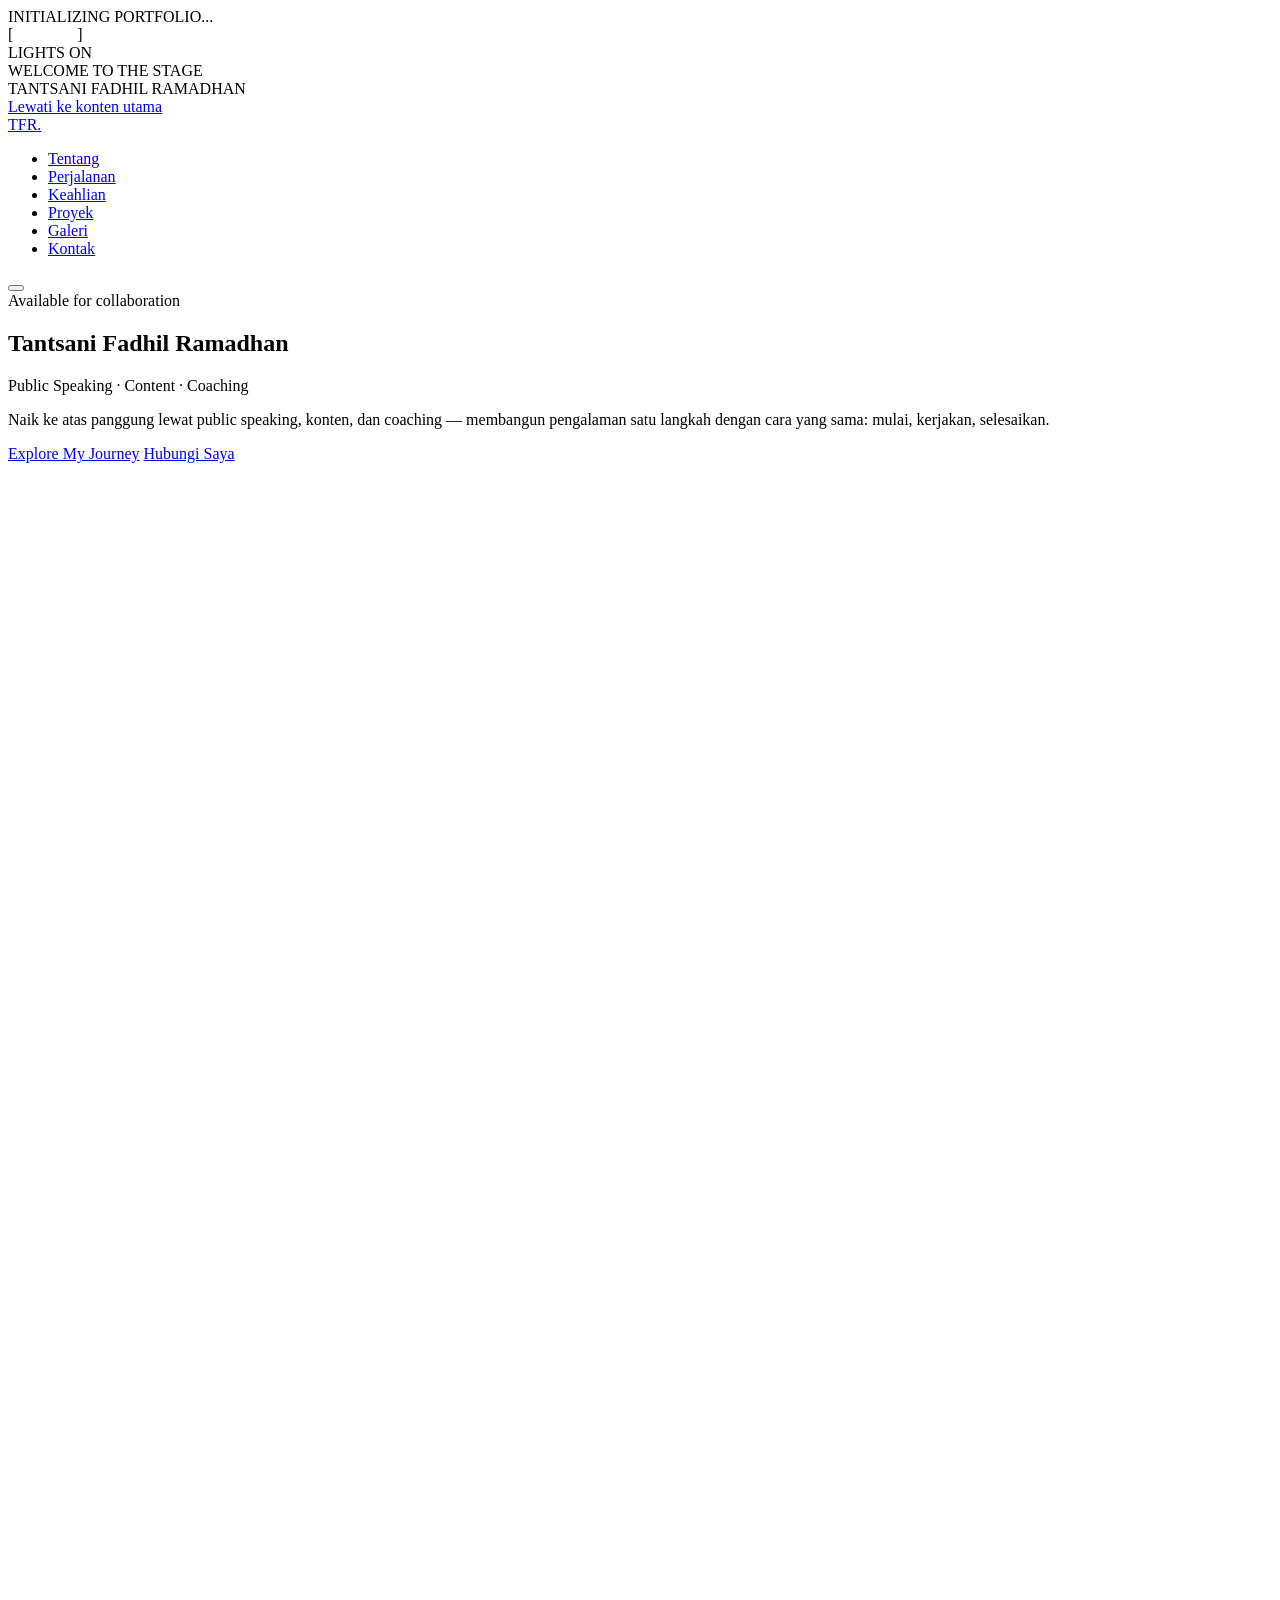
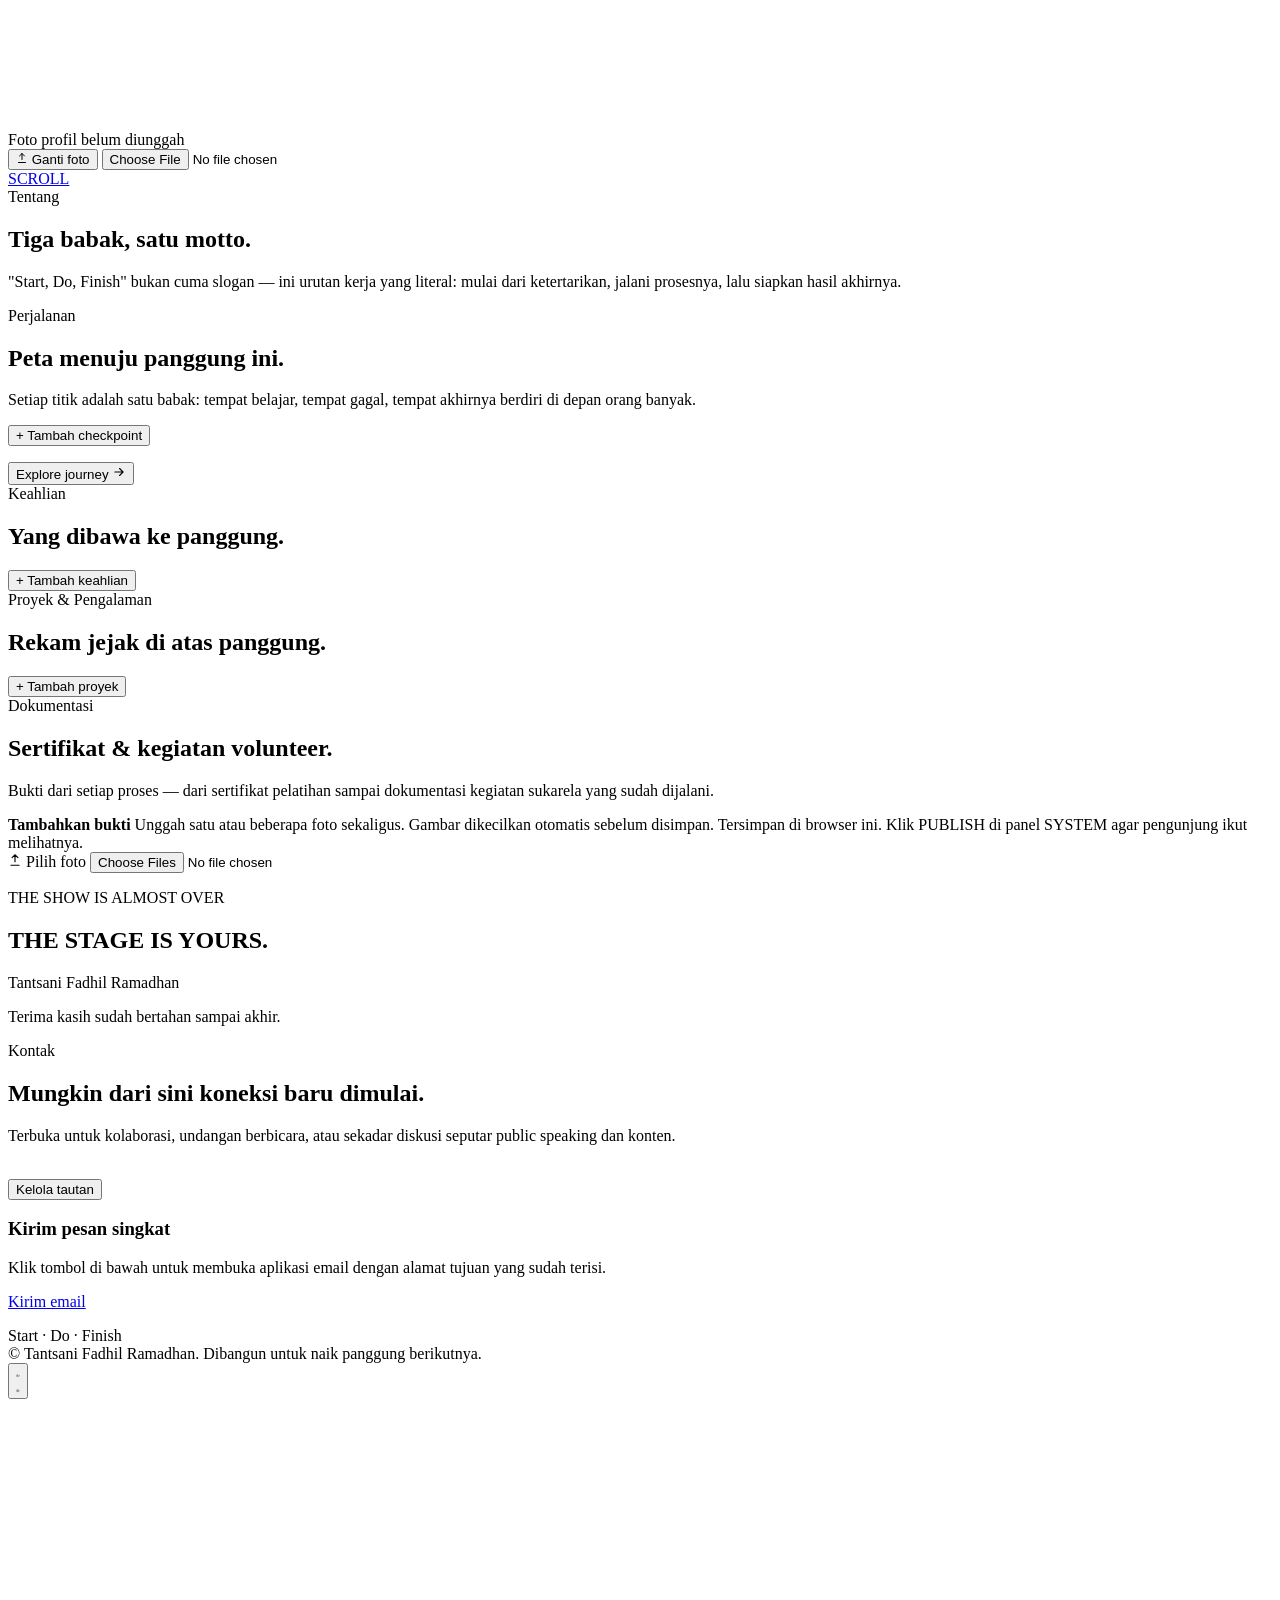
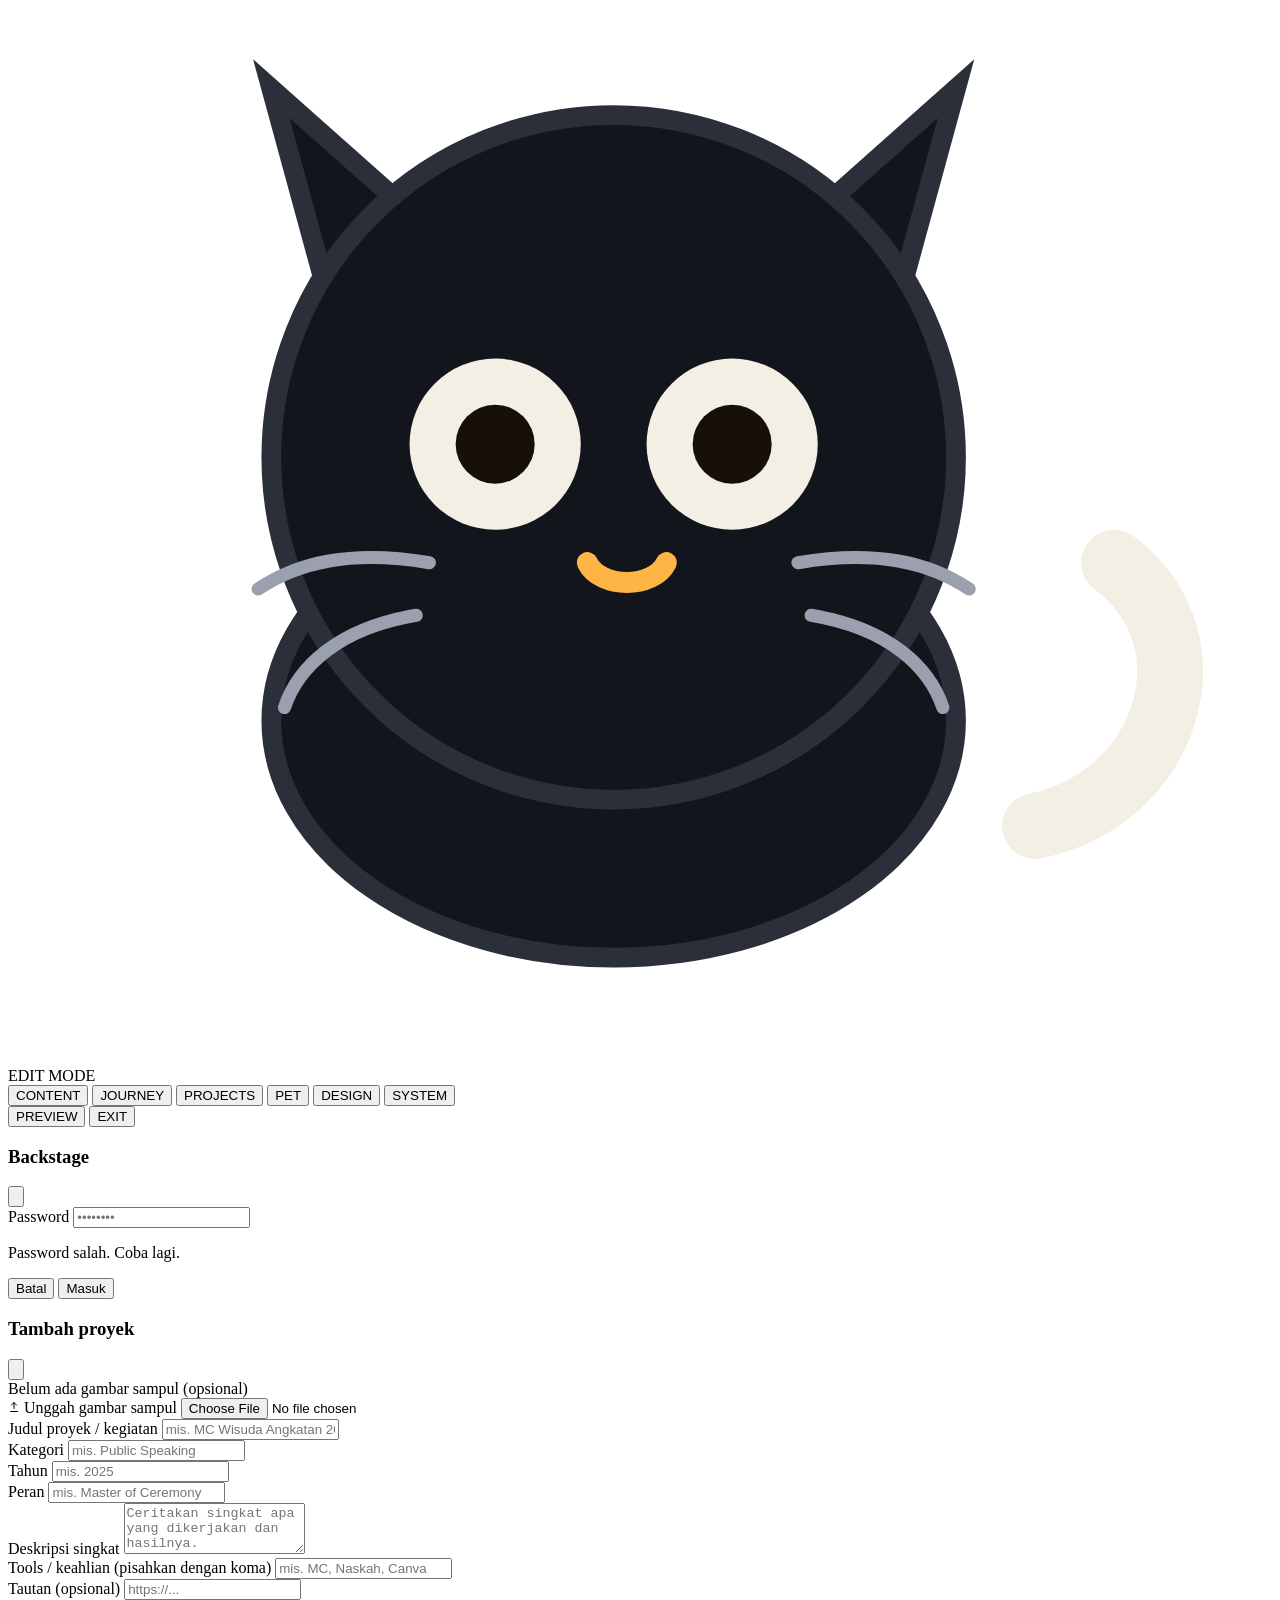
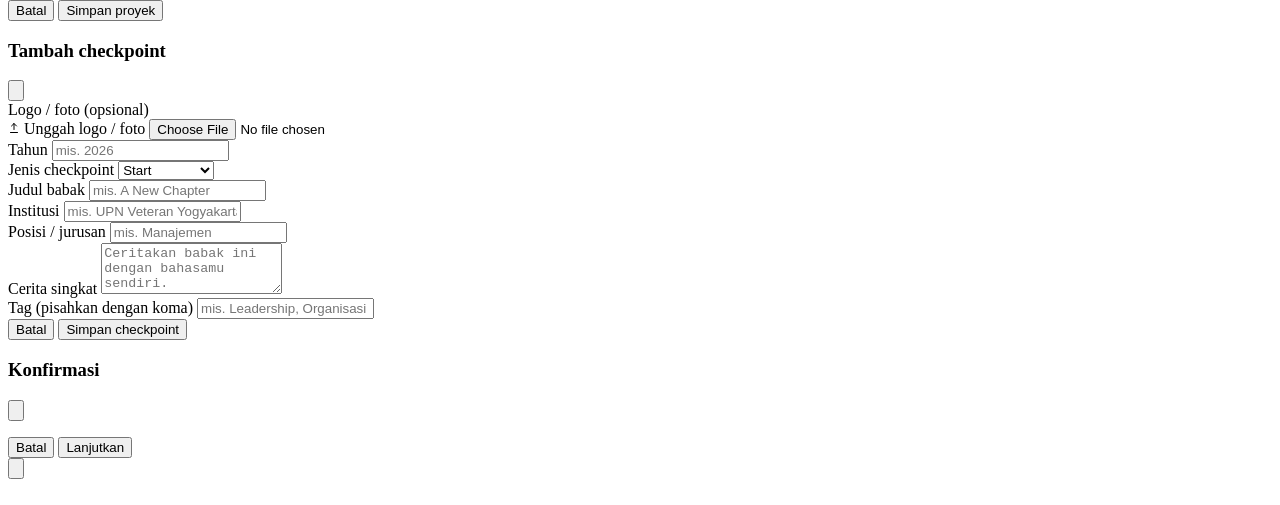
==== index.html @ 30244fc5 "Update index.html" ====
<!DOCTYPE html>
<html lang="id">
<head>
<meta charset="UTF-8">
<meta name="viewport" content="width=device-width, initial-scale=1.0">
<title>Tantsani Fadhil Ramadhan — Panggung Pribadi</title>
<meta name="description" content="Portofolio pribadi Tantsani Fadhil Ramadhan — Public Speaking, Content Creator, Coaching, Communication, Leadership.">
<meta name="theme-color" content="#08090c">
<link rel="preconnect" href="https://fonts.googleapis.com">
<link rel="preconnect" href="https://fonts.gstatic.com" crossorigin>
<link href="https://fonts.googleapis.com/css2?family=Anton&family=Inter:wght@400;500;600;700;800&family=JetBrains+Mono:wght@400;500;600&display=swap" rel="stylesheet">
<link rel="stylesheet" href="style.css">
</head>
<body class="is-booting">

<!-- ============================================================
     CURTAIN / LOADING SCREEN
============================================================ -->
<div class="curtain" id="curtain" role="status" aria-live="polite" aria-label="Memuat panggung">
  <div class="curtain-beam" aria-hidden="true"></div>
  <div class="curtain-inner">
    <div class="curtain-scene" data-scene="1"><span class="mono">INITIALIZING PORTFOLIO...</span></div>
    <div class="curtain-scene" data-scene="2">
      <span class="mono bar" id="curtainBar">[&nbsp;&nbsp;&nbsp;&nbsp;&nbsp;&nbsp;&nbsp;&nbsp;&nbsp;&nbsp;&nbsp;&nbsp;&nbsp;&nbsp;&nbsp;&nbsp;]</span>
    </div>
    <div class="curtain-scene" data-scene="3"><span class="lights">LIGHTS ON</span></div>
    <div class="curtain-scene" data-scene="4"><span class="welcome">WELCOME TO THE STAGE</span></div>
    <div class="curtain-scene" data-scene="5"><span class="who" id="curtainName">TANTSANI FADHIL RAMADHAN</span></div>
  </div>
  <div class="curtain-panel left" aria-hidden="true"></div>
  <div class="curtain-panel right" aria-hidden="true"></div>
</div>

<a href="#main" class="skip-link">Lewati ke konten utama</a>
<div class="cursor-spot" id="cursorSpot" aria-hidden="true"></div>

<!-- ============================================================
     HEADER
============================================================ -->
<header class="site-header" id="siteHeader">
  <nav class="wrap nav" aria-label="Navigasi utama">
    <a href="#main" class="logo" id="logoMark">TFR<span class="dot">.</span></a>
    <ul class="nav-links" id="navLinks">
      <li><a href="#about">Tentang</a></li>
      <li><a href="#journey">Perjalanan</a></li>
      <li><a href="#skills">Keahlian</a></li>
      <li><a href="#projects">Proyek</a></li>
      <li><a href="#gallery">Galeri</a></li>
      <li><a href="#contact">Kontak</a></li>
    </ul>
    <div class="nav-right">
      <div class="nav-social" id="navSocial"></div>
      <button class="nav-toggle" id="navToggle" aria-label="Buka menu navigasi" aria-expanded="false" aria-controls="navLinks">
        <span></span><span></span><span></span>
      </button>
    </div>
  </nav>
  <div class="marquee" aria-hidden="true">
    <div class="bulb-row" id="bulbRowTop"></div>
    <div class="marquee-track-wrap"><div class="marquee-track" id="marqueeTrack"></div></div>
    <div class="bulb-row" id="bulbRowBottom"></div>
  </div>
  <div class="scroll-progress" id="scrollProgress" aria-hidden="true"></div>
</header>

<main id="main">

  <!-- ============ HERO ============ -->
  <section class="hero" id="hero" data-section="hero">
    <div class="wrap hero-inner">
      <div class="hero-copy">
        <div class="status-pill">
          <span class="status-dot" aria-hidden="true"></span>
          <span data-edit="hero.status">Available for collaboration</span>
        </div>
        <h1 class="hero-title" id="heroTitle" data-edit="hero.name" data-edit-plain="1">Tantsani Fadhil Ramadhan</h1>
        <p class="hero-role mono" data-edit="hero.role">Public Speaking · Content · Coaching</p>
        <p class="tagline" data-edit="hero.tagline">Naik ke atas panggung lewat public speaking, konten, dan coaching — membangun pengalaman satu langkah dengan cara yang sama: mulai, kerjakan, selesaikan.</p>
        <div class="cta-row">
          <a href="#journey" class="btn btn-primary magnetic" data-edit="hero.ctaPrimary">Explore My Journey</a>
          <a href="#contact" class="btn btn-ghost magnetic" data-edit="hero.ctaSecondary">Hubungi Saya</a>
        </div>
      </div>

      <div class="hero-portrait reveal">
        <div class="beam" aria-hidden="true"></div>
        <div class="portrait-frame" id="portraitFrame">
          <div class="ph" id="portraitPlaceholder">
            <svg viewBox="0 0 24 24" fill="none" stroke-width="1.5" stroke-linecap="round" stroke-linejoin="round"><circle cx="12" cy="8" r="4"/><path d="M4 21c0-4.4 3.6-7 8-7s8 2.6 8 7"/></svg>
            <span>Foto profil belum diunggah</span>
          </div>
          <img id="portraitImg" alt="Foto profil Tantsani Fadhil Ramadhan" hidden>
          <span class="portrait-corner tl" aria-hidden="true"></span>
          <span class="portrait-corner br" aria-hidden="true"></span>
          <button class="portrait-upload-btn edit-only" id="portraitUploadBtn" type="button">
            <svg viewBox="0 0 24 24" width="12" height="12" fill="none" stroke="currentColor" stroke-width="2" stroke-linecap="round"><path d="M12 3v12M7 8l5-5 5 5M5 21h14"/></svg>
            Ganti foto
          </button>
          <input type="file" accept="image/*" id="portraitInput" class="visually-hidden">
        </div>
      </div>
    </div>
    <a class="scroll-cue" href="#about" aria-label="Gulir ke bawah">
      <span class="mono">SCROLL</span>
      <span class="cue-line" aria-hidden="true"></span>
    </a>
  </section>

  <!-- ============ ABOUT ============ -->
  <section id="about" data-section="about">
    <div class="wrap">
      <div class="sec-head reveal">
        <div class="eyebrow" data-edit="about.eyebrow">Tentang</div>
        <h2 data-edit="about.title">Tiga babak, satu motto.</h2>
        <p data-edit="about.intro">"Start, Do, Finish" bukan cuma slogan — ini urutan kerja yang literal: mulai dari ketertarikan, jalani prosesnya, lalu siapkan hasil akhirnya.</p>
      </div>
      <div class="about-grid" id="aboutGrid"></div>
      <div class="stat-row" id="statRow"></div>
    </div>
  </section>

  <!-- ============ JOURNEY ============ -->
  <section id="journey" data-section="journey">
    <div class="wrap">
      <div class="sec-head-row reveal">
        <div class="sec-head" style="margin-bottom:0;">
          <div class="eyebrow" data-edit="journey.eyebrow">Perjalanan</div>
          <h2 data-edit="journey.title">Peta menuju panggung ini.</h2>
          <p data-edit="journey.intro">Setiap titik adalah satu babak: tempat belajar, tempat gagal, tempat akhirnya berdiri di depan orang banyak.</p>
        </div>
        <button class="btn btn-primary btn-sm edit-only" id="addJourneyBtn" type="button">+ Tambah checkpoint</button>
      </div>

      <div class="journey-wrap reveal">
        <div class="journey-rail" aria-hidden="true">
          <span class="rail-fill" id="railFill"></span>
        </div>
        <ol class="journey-list" id="journeyList"></ol>
      </div>

      <div class="journey-foot">
        <button class="btn btn-ghost btn-sm magnetic" id="exploreJourneyBtn" type="button">
          Explore journey
          <svg viewBox="0 0 24 24" width="14" height="14" fill="none" stroke="currentColor" stroke-width="2" stroke-linecap="round"><path d="M5 12h14M13 6l6 6-6 6"/></svg>
        </button>
        <span class="journey-count mono" id="journeyCount"></span>
      </div>
    </div>
  </section>

  <!-- ============ SKILLS ============ -->
  <section id="skills" data-section="skills">
    <div class="wrap">
      <div class="sec-head-row reveal">
        <div class="sec-head" style="margin-bottom:0;">
          <div class="eyebrow" data-edit="skills.eyebrow">Keahlian</div>
          <h2 data-edit="skills.title">Yang dibawa ke panggung.</h2>
        </div>
        <button class="btn btn-primary btn-sm edit-only" id="addSkillBtn" type="button">+ Tambah keahlian</button>
      </div>
      <div class="skill-list reveal" id="skillList"></div>
    </div>
  </section>

  <!-- ============ PROJECTS ============ -->
  <section id="projects" data-section="projects">
    <div class="wrap">
      <div class="sec-head-row reveal">
        <div class="sec-head" style="margin-bottom:0;">
          <div class="eyebrow" data-edit="projects.eyebrow">Proyek &amp; Pengalaman</div>
          <h2 data-edit="projects.title">Rekam jejak di atas panggung.</h2>
        </div>
        <button class="btn btn-primary btn-sm edit-only" id="openProjectModal" type="button">+ Tambah proyek</button>
      </div>
      <div class="filter-row reveal" id="projectFilters" role="group" aria-label="Saring proyek berdasarkan kategori"></div>
      <div class="project-grid reveal" id="projectGrid"></div>
    </div>
  </section>

  <!-- ============ GALLERY ============ -->
  <section id="gallery" data-section="gallery">
    <div class="wrap">
      <div class="sec-head reveal">
        <div class="eyebrow" data-edit="gallery.eyebrow">Dokumentasi</div>
        <h2 data-edit="gallery.title">Sertifikat &amp; kegiatan volunteer.</h2>
        <p data-edit="gallery.intro">Bukti dari setiap proses — dari sertifikat pelatihan sampai dokumentasi kegiatan sukarela yang sudah dijalani.</p>
      </div>

      <div class="tab-row reveal" id="galleryTabs" role="tablist" aria-label="Kategori galeri"></div>

      <div class="reveal">
        <div class="upload-zone edit-only">
          <div class="txt">
            <b id="uploadZoneTitle">Tambahkan bukti</b>
            Unggah satu atau beberapa foto sekaligus. Gambar dikecilkan otomatis sebelum disimpan.
            <span class="upload-hint" id="storageHint">Tersimpan di browser ini. Klik PUBLISH di panel SYSTEM agar pengunjung ikut melihatnya.</span>
          </div>
          <div>
            <label class="file-btn" for="galleryInput">
              <svg viewBox="0 0 24 24" width="14" height="14" fill="none" stroke="currentColor" stroke-width="2" stroke-linecap="round"><path d="M12 3v12M7 8l5-5 5 5M5 21h14"/></svg>
              Pilih foto
            </label>
            <input type="file" id="galleryInput" accept="image/*" multiple class="visually-hidden">
          </div>
        </div>
        <div class="gallery-grid" id="galleryGrid"></div>
      </div>
    </div>
  </section>

  <!-- ============ FINAL STAGE ============ -->
  <section id="final" class="final-stage" data-section="final">
    <div class="wrap final-inner">
      <div class="final-dim" aria-hidden="true"></div>
      <p class="final-line mono" data-edit="final.kicker">THE SHOW IS ALMOST OVER</p>
      <h2 class="final-title" data-edit="final.headline">THE STAGE IS YOURS.</h2>
      <p class="final-name" data-edit="final.name">Tantsani Fadhil Ramadhan</p>
      <p class="final-thanks" data-edit="final.thanks">Terima kasih sudah bertahan sampai akhir.</p>
    </div>
  </section>

  <!-- ============ CONTACT ============ -->
  <section id="contact" data-section="contact">
    <div class="wrap">
      <div class="sec-head reveal">
        <div class="eyebrow" data-edit="contact.eyebrow">Kontak</div>
        <h2 data-edit="contact.title">Mungkin dari sini koneksi baru dimulai.</h2>
        <p data-edit="contact.intro">Terbuka untuk kolaborasi, undangan berbicara, atau sekadar diskusi seputar public speaking dan konten.</p>
      </div>

      <div class="contact-grid">
        <div class="reveal">
          <div class="contact-cards" id="contactCards"></div>
          <button class="btn btn-ghost btn-sm edit-only" id="manageLinksBtn" type="button" style="margin-top:18px;">Kelola tautan</button>
        </div>

        <div class="contact-panel reveal">
          <h3 data-edit="contact.panelTitle">Kirim pesan singkat</h3>
          <p data-edit="contact.panelIntro">Klik tombol di bawah untuk membuka aplikasi email dengan alamat tujuan yang sudah terisi.</p>
          <a class="btn btn-primary" id="mailtoBtn" href="#" style="width:100%; justify-content:center;">
            <span data-edit="contact.ctaLabel">Kirim email</span>
          </a>
          <p class="contact-note mono" id="contactEmailLine"></p>
        </div>
      </div>
    </div>
  </section>

</main>

<!-- ============ FOOTER ============ -->
<footer class="site-footer">
  <div class="wrap">
    <div class="motto" data-edit="footer.motto">Start · Do · Finish</div>
    <div class="copy">© <span id="year"></span> <span data-edit="footer.copyright">Tantsani Fadhil Ramadhan. Dibangun untuk naik panggung berikutnya.</span></div>
  </div>
</footer>

<!-- ============================================================
     MUSIC TOGGLE — musik latar untuk pengunjung
============================================================ -->
<button class="music-toggle" id="musicToggle" type="button" aria-pressed="false" aria-label="Putar musik latar">
  <svg class="icon-off" viewBox="0 0 24 24" fill="none" stroke="currentColor" stroke-width="1.8" stroke-linecap="round" stroke-linejoin="round">
    <path d="M11 5 6 9H3v6h3l5 4V5z"/><line x1="23" y1="9" x2="17" y2="15"/><line x1="17" y1="9" x2="23" y2="15"/>
  </svg>
  <svg class="icon-on" viewBox="0 0 24 24" fill="none" stroke="currentColor" stroke-width="1.8" stroke-linecap="round" stroke-linejoin="round">
    <path d="M11 5 6 9H3v6h3l5 4V5z"/><path d="M15.5 8.5a5 5 0 010 7"/><path d="M18.5 6a9 9 0 010 12"/>
  </svg>
</button>

<!-- ============================================================
     PET LAYER
============================================================ -->
<div id="petStage" class="pet-stage">
  <div class="pet-bubble" id="petBubble" role="status" aria-live="polite"></div>

  <div id="petCat" class="pet pet-cat" role="button" tabindex="0" aria-label="Maskot kucing — klik untuk berinteraksi">
    <div class="pet-shadow" aria-hidden="true"></div>
    <svg viewBox="0 0 96 96" aria-hidden="true">
      <g class="cat-body-group">
        <path class="cat-tail" d="M78 78c10-2 14-14 6-20" fill="none" stroke="#f3efe4" stroke-width="5" stroke-linecap="round"/>
        <ellipse cx="46" cy="70" rx="26" ry="18" fill="#12151b" stroke="#2a2f3a" stroke-width="1.5"/>
        <path class="cat-ear-l" d="M26 44 L20 22 L38 38 Z" fill="#12151b" stroke="#2a2f3a" stroke-width="1.5"/>
        <path class="cat-ear-r" d="M66 44 L72 22 L54 38 Z" fill="#12151b" stroke="#2a2f3a" stroke-width="1.5"/>
        <circle cx="46" cy="50" r="26" fill="#12151b" stroke="#2a2f3a" stroke-width="1.5"/>
        <g class="cat-eye-l">
          <circle cx="37" cy="49" r="6.5" fill="#f3efe4"/>
          <circle class="pet-pupil" cx="37" cy="49" r="3" fill="#171008"/>
        </g>
        <g class="cat-eye-r">
          <circle cx="55" cy="49" r="6.5" fill="#f3efe4"/>
          <circle class="pet-pupil" cx="55" cy="49" r="3" fill="#171008"/>
        </g>
        <path d="M44 58c1 2 5 2 6 0" fill="none" stroke="#ffb545" stroke-width="1.6" stroke-linecap="round"/>
        <path d="M31 62c-6 1-9 4-10 7M61 62c6 1 9 4 10 7M32 58c-6-1-10 0-13 2M60 58c6-1 10 0 13 2" fill="none" stroke="#9aa0ad" stroke-width="1" stroke-linecap="round"/>
      </g>
    </svg>
  </div>

  <div id="petEagle" class="pet pet-eagle" role="button" tabindex="0" aria-label="Maskot elang — klik untuk berinteraksi" hidden>
    <div class="pet-shadow" aria-hidden="true"></div>
    <svg viewBox="0 0 96 96" aria-hidden="true">
      <g class="eagle-body-group">
        <path class="eagle-wing-l" d="M40 52 C20 40 10 46 6 58 C18 58 26 62 38 62 Z" fill="#171b23" stroke="#2a2f3a" stroke-width="1.5"/>
        <path class="eagle-wing-r" d="M56 52 C76 40 86 46 90 58 C78 58 70 62 58 62 Z" fill="#171b23" stroke="#2a2f3a" stroke-width="1.5"/>
        <path d="M48 40 C60 40 64 54 60 68 C56 80 40 80 36 68 C32 54 36 40 48 40 Z" fill="#12151b" stroke="#2a2f3a" stroke-width="1.5"/>
        <path class="eagle-tail" d="M42 74 L48 90 L54 74 Z" fill="#171b23" stroke="#2a2f3a" stroke-width="1.4"/>
        <circle cx="48" cy="34" r="17" fill="#f3efe4" stroke="#2a2f3a" stroke-width="1.4"/>
        <path d="M48 17 C40 17 34 23 33 30 C40 26 56 26 63 30 C62 23 56 17 48 17 Z" fill="#e8e2d2"/>
        <g class="eagle-eye-l">
          <circle cx="41" cy="33" r="4.6" fill="#12151b"/>
          <circle class="pet-pupil" cx="41" cy="33" r="2.1" fill="#ffb545"/>
        </g>
        <g class="eagle-eye-r">
          <circle cx="55" cy="33" r="4.6" fill="#12151b"/>
          <circle class="pet-pupil" cx="55" cy="33" r="2.1" fill="#ffb545"/>
        </g>
        <path d="M48 38 L44 44 C46 47 50 47 52 44 Z" fill="#ff9a2e"/>
        <path d="M48 44 L45 50 L51 50 Z" fill="#ff5f1f"/>
        <path d="M42 78 l-3 6 M54 78 l3 6" stroke="#ff9a2e" stroke-width="2.4" stroke-linecap="round" fill="none"/>
      </g>
    </svg>
  </div>
</div>

<!-- ============================================================
     EDITOR — hanya dirender saat Mode Edit aktif
============================================================ -->
<div class="admin-toolbar edit-only" id="adminToolbar" role="toolbar" aria-label="Toolbar mode edit">
  <span class="tb-status"><span class="tb-dot" aria-hidden="true"></span> EDIT MODE</span>
  <div class="tb-tabs">
    <button type="button" class="tb-btn" data-panel="content">CONTENT</button>
    <button type="button" class="tb-btn" data-panel="journey">JOURNEY</button>
    <button type="button" class="tb-btn" data-panel="projects">PROJECTS</button>
    <button type="button" class="tb-btn" data-panel="pet">PET</button>
    <button type="button" class="tb-btn" data-panel="design">DESIGN</button>
    <button type="button" class="tb-btn" data-panel="system">SYSTEM</button>
  </div>
  <div class="tb-actions">
    <button type="button" class="tb-btn strong" id="tbPreview">PREVIEW</button>
    <button type="button" class="tb-btn danger" id="tbExit">EXIT</button>
  </div>
</div>

<button class="preview-exit" id="previewExit" type="button" hidden>← Kembali ke mode edit</button>

<aside class="editor-panel edit-only" id="editorPanel" aria-label="Panel editor" hidden>
  <div class="panel-head">
    <h3 id="panelTitle">Content</h3>
    <button class="modal-close" id="panelClose" type="button" aria-label="Tutup panel">
      <svg viewBox="0 0 24 24" fill="none" stroke="currentColor" stroke-width="2" stroke-linecap="round"><path d="M6 6l12 12M18 6L6 18"/></svg>
    </button>
  </div>
  <div class="panel-body" id="panelBody"></div>
</aside>

<div class="save-toast" id="saveToast" role="status" aria-live="polite"></div>

<!-- Command palette -->
<div class="palette-overlay" id="paletteOverlay" role="dialog" aria-modal="true" aria-label="Command center" hidden>
  <div class="palette">
    <input type="text" id="paletteInput" placeholder="Mau mengubah apa?" autocomplete="off" spellcheck="false" aria-label="Cari perintah">
    <ul class="palette-list" id="paletteList" role="listbox"></ul>
    <div class="palette-foot mono">↑↓ pilih · Enter jalankan · Esc tutup</div>
  </div>
</div>

<!-- Password modal -->
<div class="modal-overlay" id="passModal" role="dialog" aria-modal="true" aria-labelledby="passModalTitle">
  <div class="modal-box narrow">
    <div class="modal-head">
      <h3 id="passModalTitle">Backstage</h3>
      <button class="modal-close" id="closePassModal" type="button" aria-label="Tutup dialog">
        <svg viewBox="0 0 24 24" fill="none" stroke="currentColor" stroke-width="2" stroke-linecap="round"><path d="M6 6l12 12M18 6L6 18"/></svg>
      </button>
    </div>
    <form id="passForm">
      <div class="form-field" style="margin-bottom:6px;">
        <label for="passInput">Password</label>
        <input type="password" id="passInput" placeholder="••••••••" autocomplete="current-password" required>
      </div>
      <p class="pass-error" id="passError">Password salah. Coba lagi.</p>
      <div class="modal-actions">
        <button type="button" class="btn btn-ghost btn-sm" id="cancelPassBtn">Batal</button>
        <button type="submit" class="btn btn-primary btn-sm">Masuk</button>
      </div>
    </form>
  </div>
</div>

<!-- Project modal -->
<div class="modal-overlay" id="projectModal" role="dialog" aria-modal="true" aria-labelledby="projectModalTitle">
  <div class="modal-box">
    <div class="modal-head">
      <h3 id="projectModalTitle">Tambah proyek</h3>
      <button class="modal-close" id="closeProjectModal" type="button" aria-label="Tutup dialog">
        <svg viewBox="0 0 24 24" fill="none" stroke="currentColor" stroke-width="2" stroke-linecap="round"><path d="M6 6l12 12M18 6L6 18"/></svg>
      </button>
    </div>
    <form id="projectForm">
      <div class="upload-preview" id="projectPreview">
        <div class="ph" id="projectPreviewPh">Belum ada gambar sampul (opsional)</div>
        <img id="projectPreviewImg" hidden alt="">
      </div>
      <label class="file-btn" for="projectImageInput">
        <svg viewBox="0 0 24 24" width="12" height="12" fill="none" stroke="currentColor" stroke-width="2" stroke-linecap="round"><path d="M12 3v12M7 8l5-5 5 5M5 21h14"/></svg>
        Unggah gambar sampul
      </label>
      <input type="file" id="projectImageInput" accept="image/*" class="visually-hidden">

      <div class="form-field">
        <label for="projectTitle">Judul proyek / kegiatan</label>
        <input type="text" id="projectTitle" placeholder="mis. MC Wisuda Angkatan 2025" required>
      </div>
      <div class="form-grid">
        <div class="form-field">
          <label for="projectCategory">Kategori</label>
          <input type="text" id="projectCategory" list="categoryList" placeholder="mis. Public Speaking">
          <datalist id="categoryList"></datalist>
        </div>
        <div class="form-field">
          <label for="projectYear">Tahun</label>
          <input type="text" id="projectYear" placeholder="mis. 2025">
        </div>
      </div>
      <div class="form-field">
        <label for="projectRole">Peran</label>
        <input type="text" id="projectRole" placeholder="mis. Master of Ceremony">
      </div>
      <div class="form-field">
        <label for="projectDesc">Deskripsi singkat</label>
        <textarea id="projectDesc" rows="3" placeholder="Ceritakan singkat apa yang dikerjakan dan hasilnya."></textarea>
      </div>
      <div class="form-field">
        <label for="projectTech">Tools / keahlian (pisahkan dengan koma)</label>
        <input type="text" id="projectTech" placeholder="mis. MC, Naskah, Canva">
      </div>
      <div class="form-field" style="margin-bottom:0;">
        <label for="projectLink">Tautan (opsional)</label>
        <input type="url" id="projectLink" placeholder="https://...">
      </div>
      <div class="modal-actions">
        <button type="button" class="btn btn-ghost btn-sm" id="cancelProjectBtn">Batal</button>
        <button type="submit" class="btn btn-primary btn-sm">Simpan proyek</button>
      </div>
    </form>
  </div>
</div>

<!-- Journey modal -->
<div class="modal-overlay" id="journeyModal" role="dialog" aria-modal="true" aria-labelledby="journeyModalTitle">
  <div class="modal-box">
    <div class="modal-head">
      <h3 id="journeyModalTitle">Tambah checkpoint</h3>
      <button class="modal-close" id="closeJourneyModal" type="button" aria-label="Tutup dialog">
        <svg viewBox="0 0 24 24" fill="none" stroke="currentColor" stroke-width="2" stroke-linecap="round"><path d="M6 6l12 12M18 6L6 18"/></svg>
      </button>
    </div>
    <form id="journeyForm">
      <div class="upload-preview small" id="journeyPreview">
        <div class="ph" id="journeyPreviewPh">Logo / foto (opsional)</div>
        <img id="journeyPreviewImg" hidden alt="">
      </div>
      <label class="file-btn" for="journeyImageInput">
        <svg viewBox="0 0 24 24" width="12" height="12" fill="none" stroke="currentColor" stroke-width="2" stroke-linecap="round"><path d="M12 3v12M7 8l5-5 5 5M5 21h14"/></svg>
        Unggah logo / foto
      </label>
      <input type="file" id="journeyImageInput" accept="image/*" class="visually-hidden">

      <div class="form-grid">
        <div class="form-field">
          <label for="journeyYear">Tahun</label>
          <input type="text" id="journeyYear" placeholder="mis. 2026" required>
        </div>
        <div class="form-field">
          <label for="journeyKind">Jenis checkpoint</label>
          <select id="journeyKind">
            <option value="start">Start</option>
            <option value="school">Sekolah</option>
            <option value="organization">Organisasi</option>
            <option value="achievement">Prestasi</option>
            <option value="university">Kuliah</option>
            <option value="project">Proyek</option>
            <option value="future">Masa depan</option>
          </select>
        </div>
      </div>
      <div class="form-field">
        <label for="journeyTitle">Judul babak</label>
        <input type="text" id="journeyTitle" placeholder="mis. A New Chapter" required>
      </div>
      <div class="form-grid">
        <div class="form-field">
          <label for="journeyInstitution">Institusi</label>
          <input type="text" id="journeyInstitution" placeholder="mis. UPN Veteran Yogyakarta">
        </div>
        <div class="form-field">
          <label for="journeyRole">Posisi / jurusan</label>
          <input type="text" id="journeyRole" placeholder="mis. Manajemen">
        </div>
      </div>
      <div class="form-field">
        <label for="journeyDesc">Cerita singkat</label>
        <textarea id="journeyDesc" rows="3" placeholder="Ceritakan babak ini dengan bahasamu sendiri."></textarea>
      </div>
      <div class="form-field" style="margin-bottom:0;">
        <label for="journeyTags">Tag (pisahkan dengan koma)</label>
        <input type="text" id="journeyTags" placeholder="mis. Leadership, Organisasi">
      </div>
      <div class="modal-actions">
        <button type="button" class="btn btn-ghost btn-sm" id="cancelJourneyBtn">Batal</button>
        <button type="submit" class="btn btn-primary btn-sm">Simpan checkpoint</button>
      </div>
    </form>
  </div>
</div>

<!-- Generic confirm -->
<div class="modal-overlay" id="confirmModal" role="dialog" aria-modal="true" aria-labelledby="confirmTitle">
  <div class="modal-box narrow">
    <div class="modal-head">
      <h3 id="confirmTitle">Konfirmasi</h3>
      <button class="modal-close" id="confirmClose" type="button" aria-label="Tutup dialog">
        <svg viewBox="0 0 24 24" fill="none" stroke="currentColor" stroke-width="2" stroke-linecap="round"><path d="M6 6l12 12M18 6L6 18"/></svg>
      </button>
    </div>
    <p id="confirmText" class="confirm-text"></p>
    <div class="form-field" id="confirmTypeWrap" hidden>
      <label for="confirmTypeInput">Ketik <b id="confirmTypeWord">RESET</b> untuk melanjutkan</label>
      <input type="text" id="confirmTypeInput" autocomplete="off">
    </div>
    <div class="modal-actions">
      <button type="button" class="btn btn-ghost btn-sm" id="confirmCancel">Batal</button>
      <button type="button" class="btn btn-primary btn-sm" id="confirmOk">Lanjutkan</button>
    </div>
  </div>
</div>

<!-- Lightbox -->
<div class="lightbox" id="lightbox" role="dialog" aria-modal="true" aria-label="Pratinjau gambar">
  <button class="lightbox-close" id="lightboxClose" type="button" aria-label="Tutup pratinjau">
    <svg viewBox="0 0 24 24" fill="none" stroke="currentColor" stroke-width="2" stroke-linecap="round"><path d="M6 6l12 12M18 6L6 18"/></svg>
  </button>
  <div class="lightbox-inner">
    <img id="lightboxImg" src="" alt="">
    <div class="cap" id="lightboxCap"></div>
  </div>
</div>

<script src="script.js" defer></script>
</body>
</html>
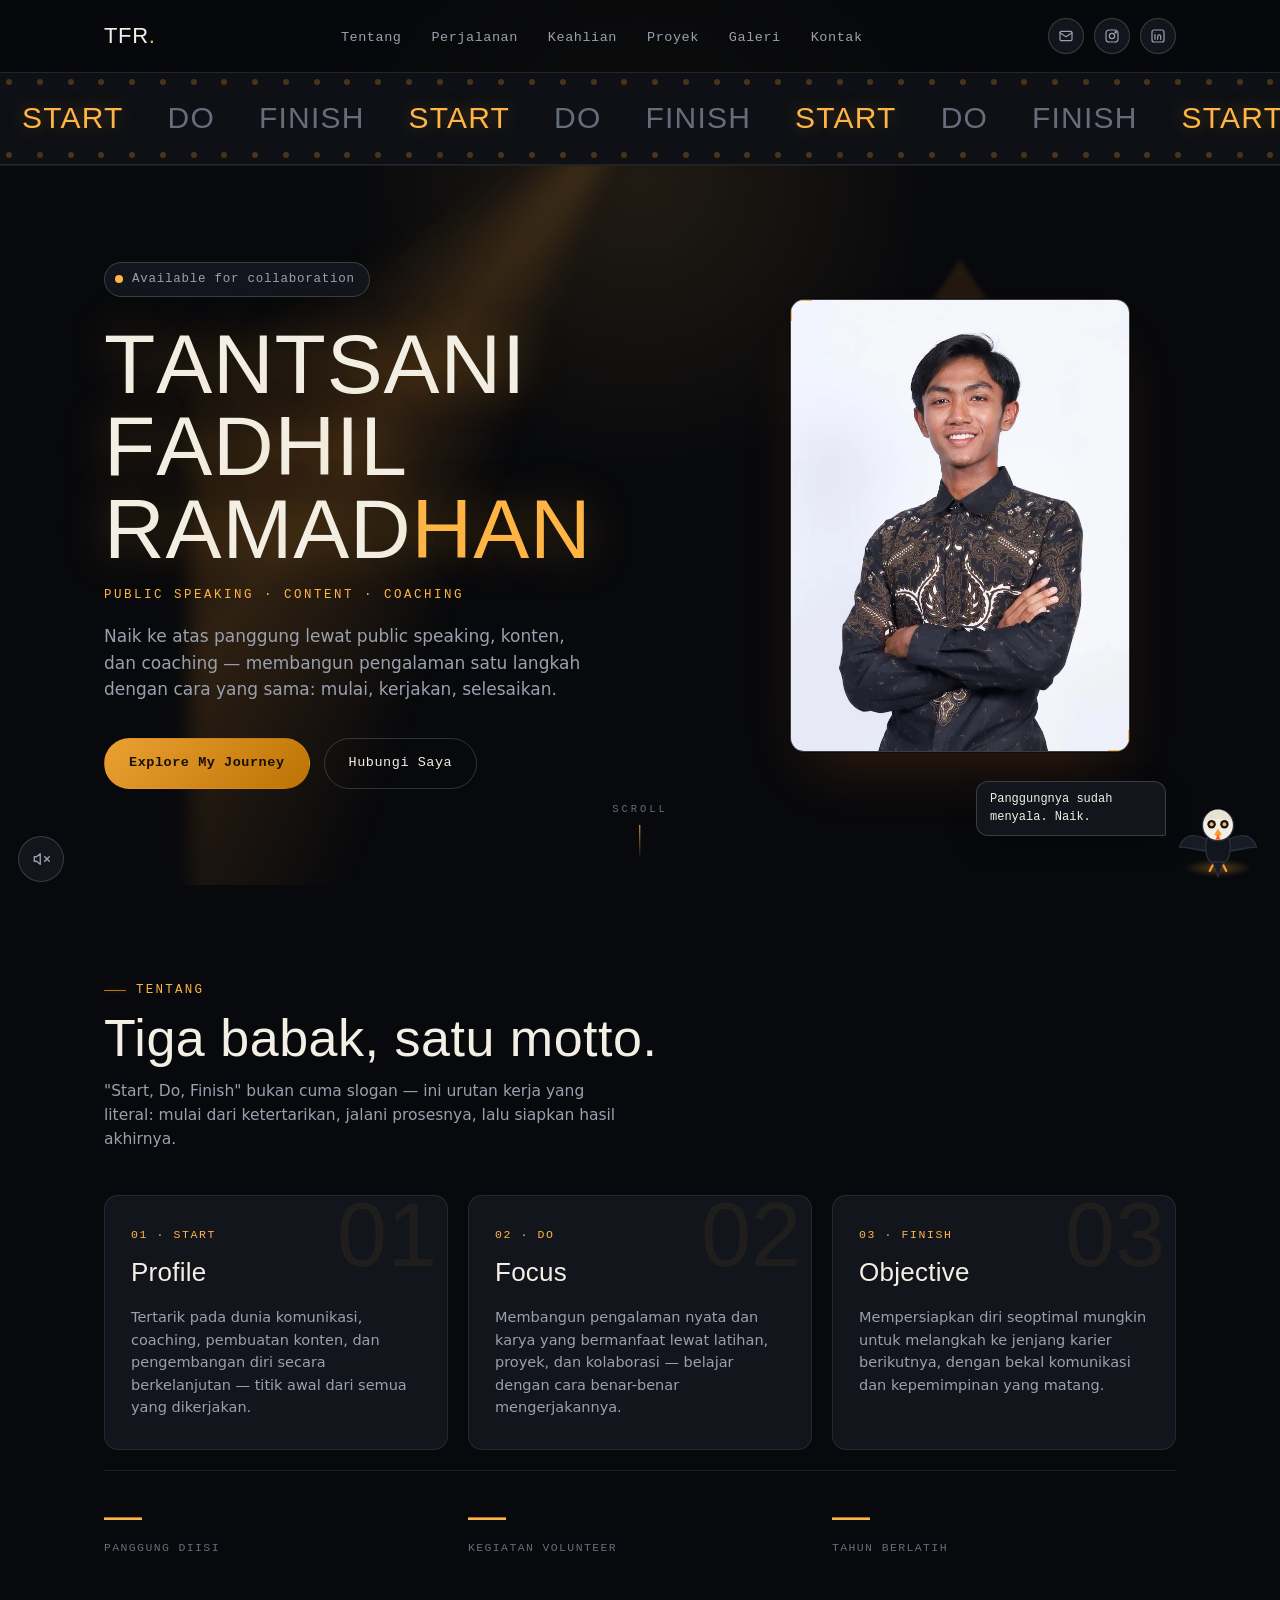
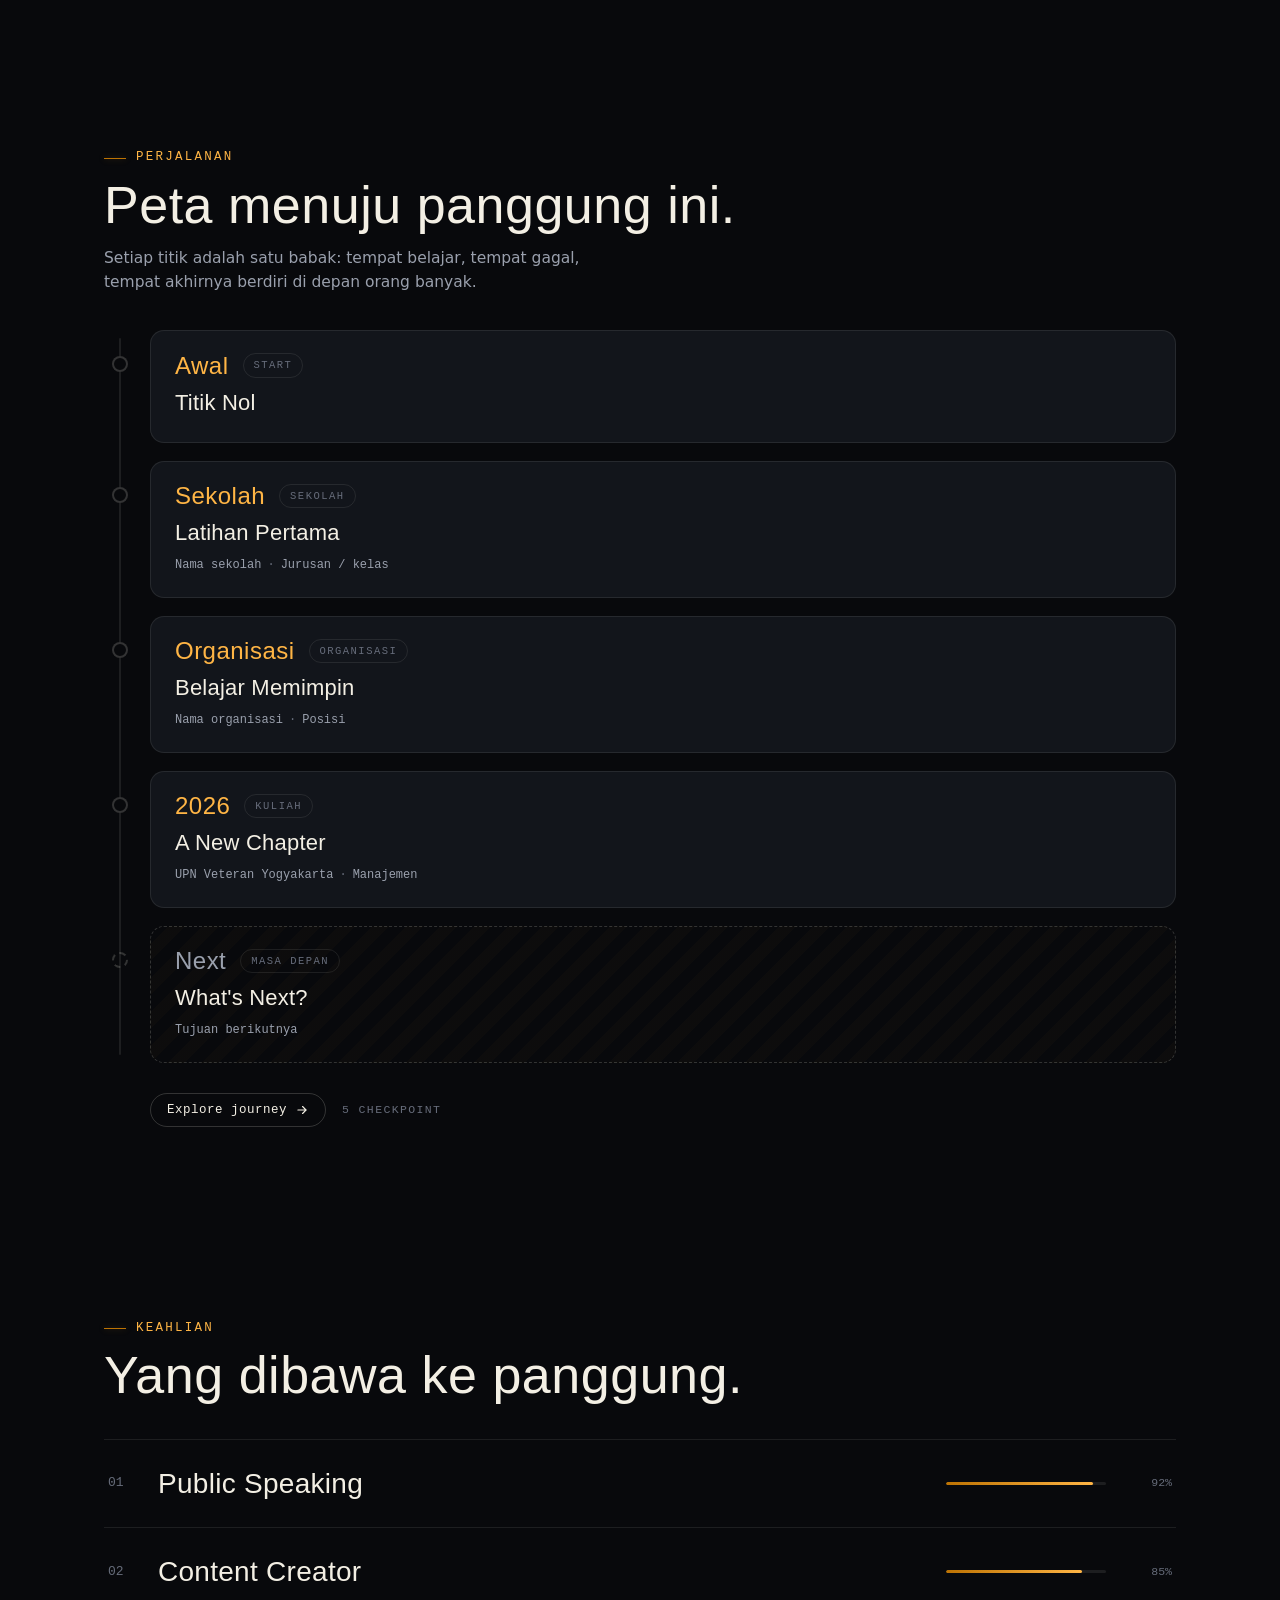
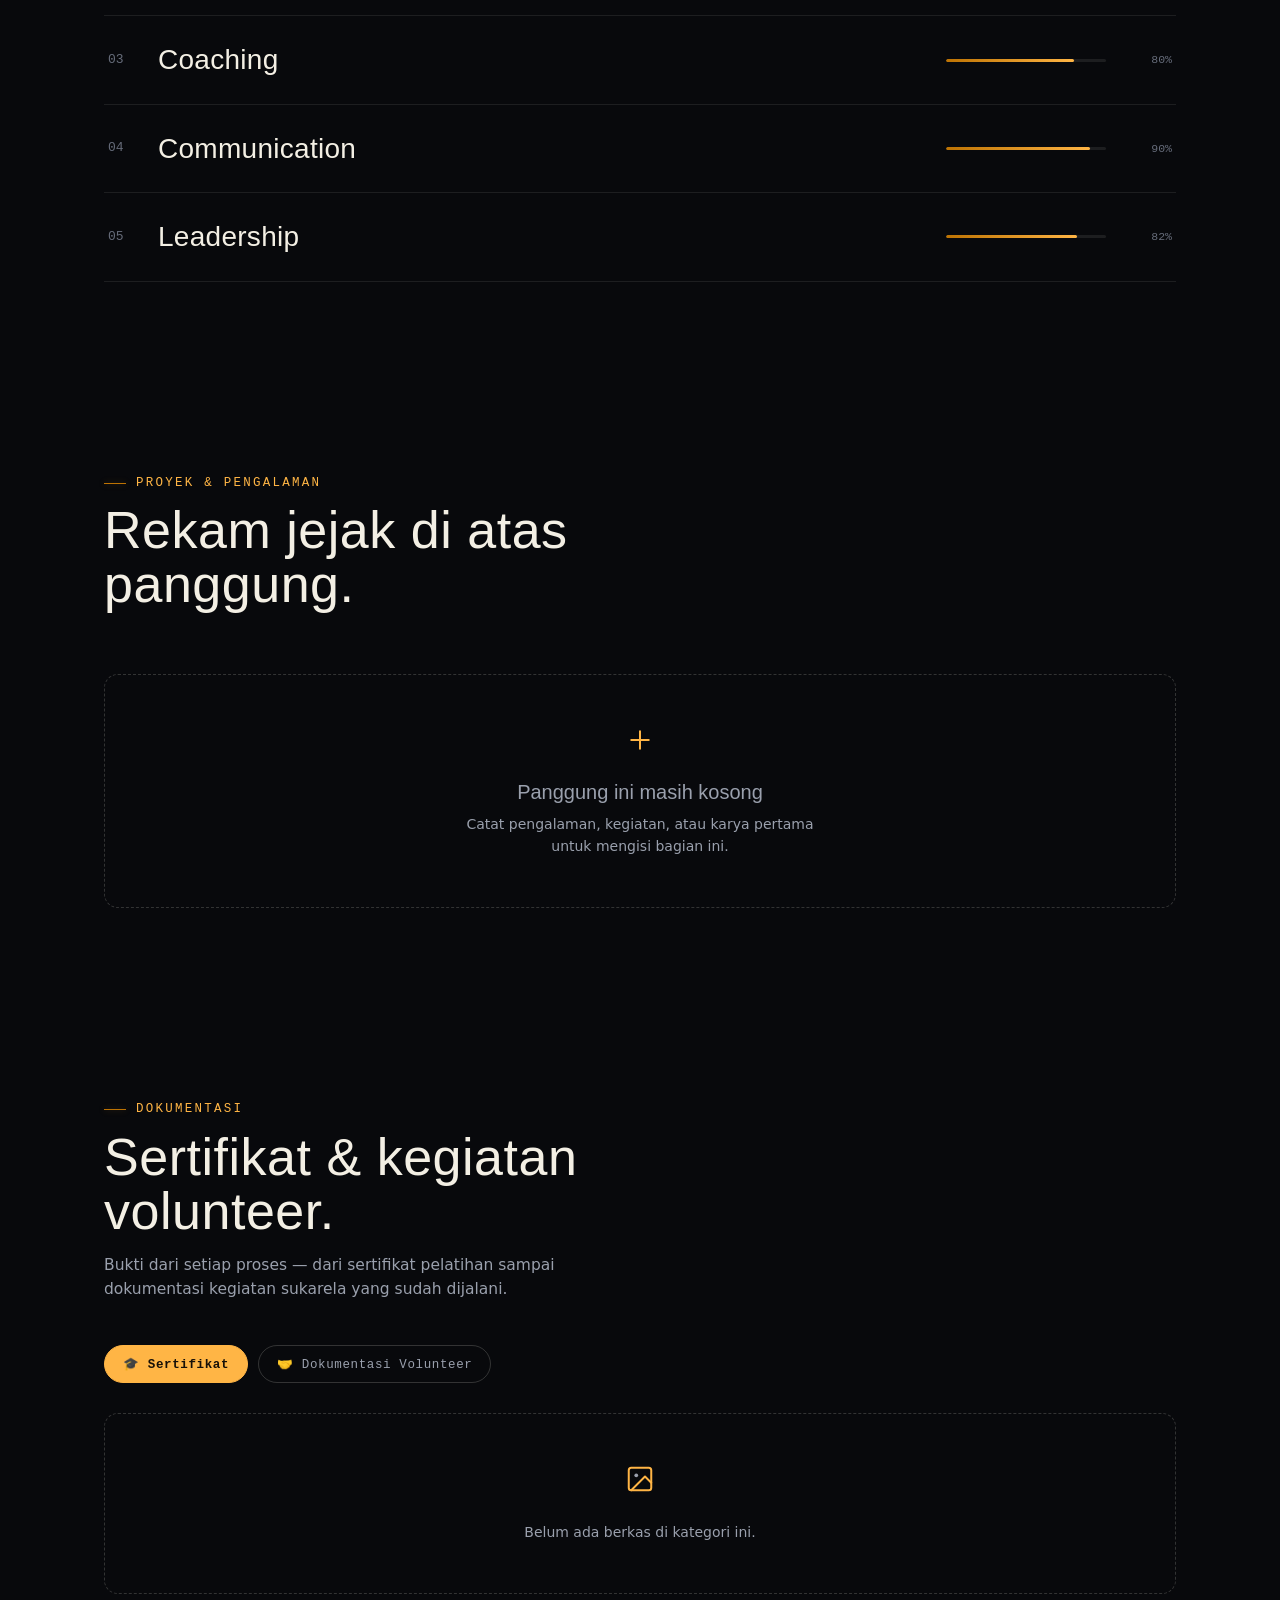
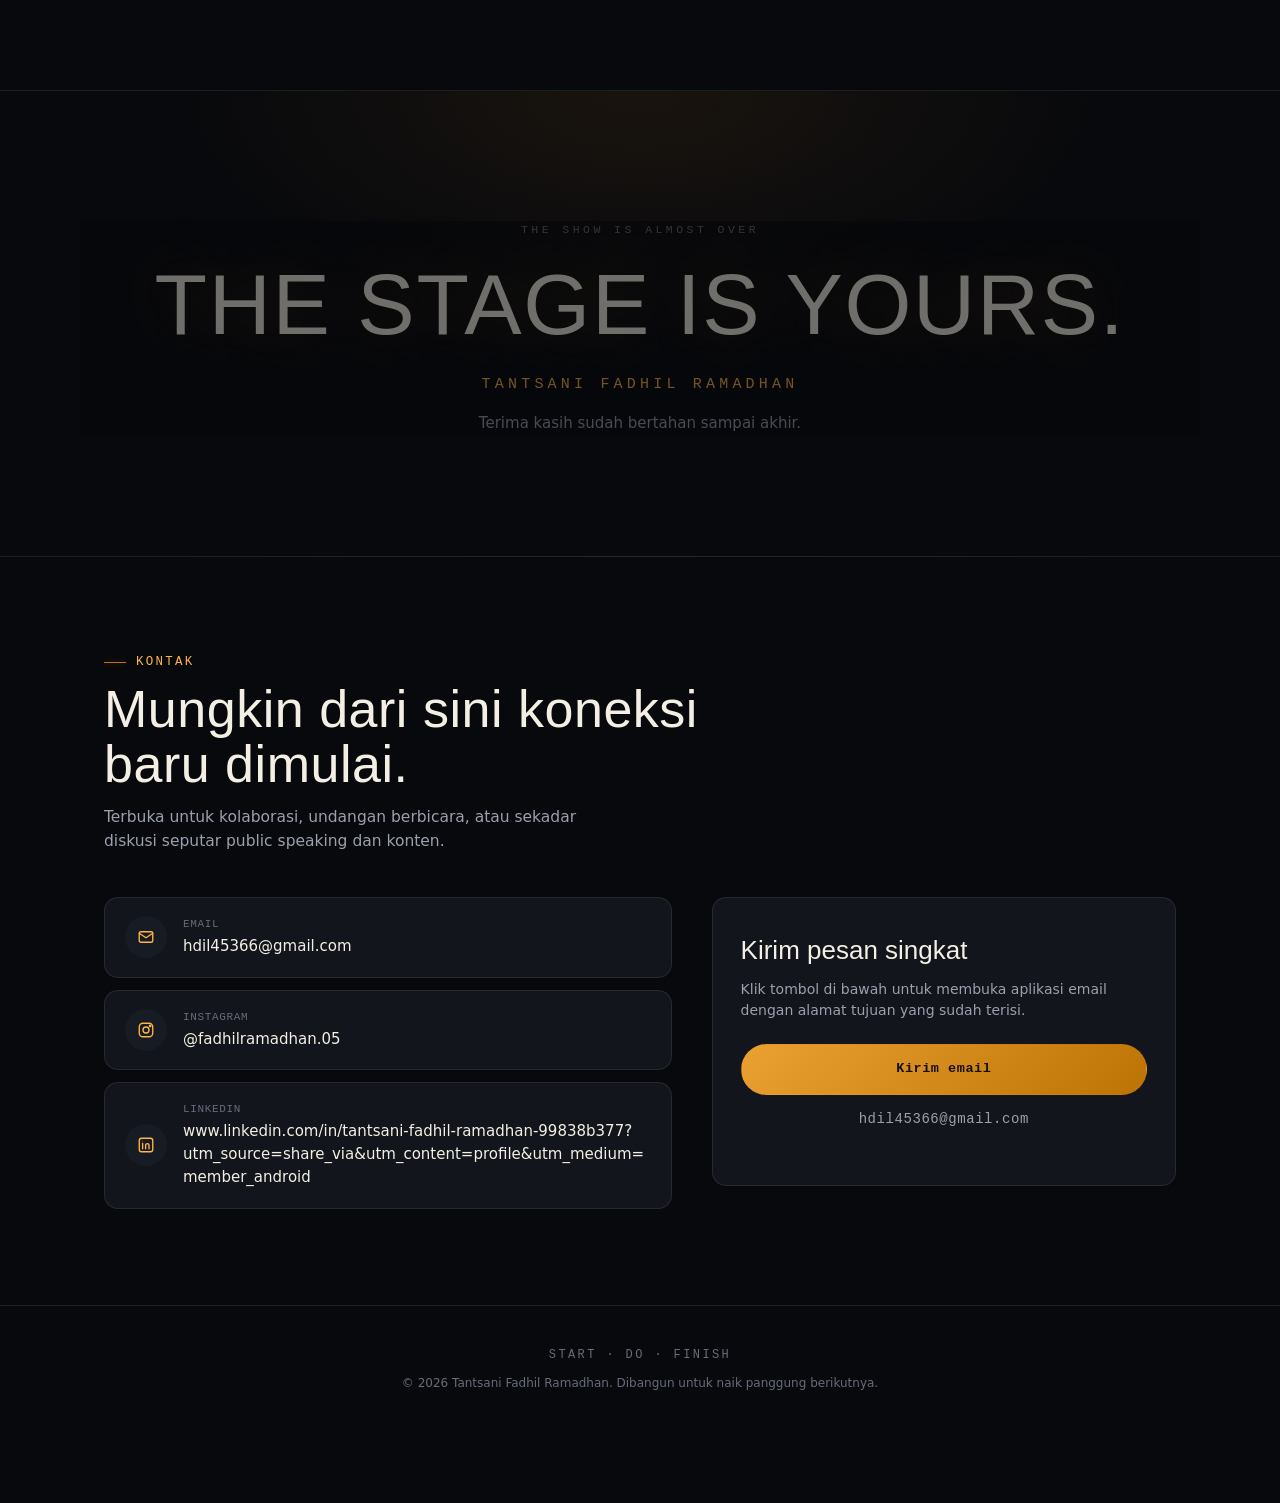
==== commit e1bd991a: "index.html" ====
--- a/index.html
+++ b/index.html
@@ -273,6 +273,11 @@
 ============================================================ -->
 <div id="petStage" class="pet-stage">
   <div class="pet-bubble" id="petBubble" role="status" aria-live="polite"></div>
+
+  <!-- Kanvas model 3D. Kalau WebGL/Three.js gagal dimuat, ini tetap
+       hidden dan SVG kucing/elang di bawah ini yang tampil sebagai
+       cadangan — pet tidak pernah hilang sama sekali. -->
+  <canvas id="pet3dCanvas" class="pet-3d-canvas" hidden aria-hidden="true"></canvas>
 
   <div id="petCat" class="pet pet-cat" role="button" tabindex="0" aria-label="Maskot kucing — klik untuk berinteraksi">
     <div class="pet-shadow" aria-hidden="true"></div>
--- a/style.css
+++ b/style.css
@@ -0,0 +1,1197 @@
+/* =========================================================
+   TANTSANI FADHIL RAMADHAN — PANGGUNG PRIBADI
+   style.css
+   Urutan: tokens → dasar → loader → header → hero → about →
+   journey → skills → projects → gallery → final → contact →
+   footer → pets → modal → editor → responsive
+========================================================= */
+
+/* =========================================================
+   1. TOKENS
+========================================================= */
+:root{
+  --bg: #08090c;
+  --bg-1: #0e1015;
+  --panel: #12151b;
+  --panel-2: #171b23;
+  --line: rgba(245,241,232,0.09);
+  --line-strong: rgba(245,241,232,0.18);
+  --ink: #f3efe4;
+  --ink-dim: #9aa0ad;
+  --ink-faint: #666c7a;
+
+  --amber: #ffb545;
+  --amber-strong: #ff9a2e;
+  --amber-deep: #ff5f1f;
+  --amber-glow: rgba(255,159,50,0.35);
+  --amber-soft: rgba(255,181,69,0.08);
+  --danger: #ff6b6b;
+
+  --f-display: 'Anton', 'Arial Narrow', sans-serif;
+  --f-body: 'Inter', system-ui, -apple-system, sans-serif;
+  --f-mono: 'JetBrains Mono', 'SFMono-Regular', monospace;
+
+  --radius: 14px;
+  --radius-sm: 8px;
+  --container: 1120px;
+  --dur: 0.25s;
+  --ease: cubic-bezier(.22,.68,0,1);
+
+  /* dikendalikan oleh pengaturan Animation Intensity */
+  --motion: 1;
+}
+
+/* Minimal: matikan gerak ambient. Cinematic: perbesar sedikit. */
+body[data-motion="minimal"]{ --motion: 0; }
+body[data-motion="cinematic"]{ --motion: 1.35; }
+
+@media (prefers-reduced-motion: reduce){
+  *, *::before, *::after{
+    animation-duration: 0.001ms !important;
+    animation-iteration-count: 1 !important;
+    transition-duration: 0.001ms !important;
+    scroll-behavior: auto !important;
+  }
+}
+
+/* =========================================================
+   2. DASAR
+========================================================= */
+*{ box-sizing: border-box; margin:0; padding:0; }
+html{ scroll-behavior: smooth; background: var(--bg); }
+body{
+  background: var(--bg);
+  color: var(--ink);
+  font-family: var(--f-body);
+  line-height: 1.55;
+  -webkit-font-smoothing: antialiased;
+  overflow-x: hidden;
+}
+body.is-booting{ overflow: hidden; }
+body.no-scroll{ overflow: hidden; }
+
+img{ max-width:100%; display:block; }
+a{ color: inherit; text-decoration:none; }
+ul, ol{ list-style:none; }
+button{ background:none; border:none; cursor:pointer; }
+button, input, textarea, select{ font-family: inherit; color:inherit; font-size: inherit; }
+
+.wrap{ max-width: var(--container); margin: 0 auto; padding: 0 24px; }
+.mono{ font-family: var(--f-mono); }
+
+a:focus-visible, button:focus-visible, input:focus-visible,
+textarea:focus-visible, select:focus-visible, [tabindex]:focus-visible{
+  outline: 2px solid var(--amber);
+  outline-offset: 3px;
+  border-radius: 4px;
+}
+
+.skip-link{
+  position:absolute; left:12px; top:-60px;
+  background: var(--amber); color:#101116; font-weight:700;
+  padding:10px 16px; border-radius: 8px; z-index: 999;
+  transition: top var(--dur) var(--ease);
+  font-family: var(--f-mono); font-size: 13px;
+}
+.skip-link:focus{ top:12px; }
+
+::selection{ background: var(--amber); color:#12131a; }
+
+.visually-hidden{
+  position:absolute; width:1px; height:1px; overflow:hidden;
+  clip:rect(0 0 0 0); white-space:nowrap;
+}
+
+.eyebrow{
+  font-family: var(--f-mono);
+  font-size: 12.5px;
+  letter-spacing: 0.18em;
+  text-transform: uppercase;
+  color: var(--amber);
+  display:flex; align-items:center; gap:10px;
+}
+.eyebrow::before{
+  content:""; width:22px; height:1px; background: var(--amber-deep);
+  box-shadow: 0 0 6px var(--amber-glow); flex: 0 0 auto;
+}
+
+.sec-head{ margin-bottom: 44px; max-width: 640px; }
+.sec-head h2{
+  font-family: var(--f-display);
+  font-weight:400;
+  font-size: clamp(32px, 5vw, 52px);
+  letter-spacing: 0.01em;
+  margin-top: 10px;
+  line-height:1.05;
+}
+.sec-head p{ color: var(--ink-dim); margin-top:14px; font-size:15.5px; max-width: 52ch; }
+.sec-head-row{
+  display:flex; align-items:flex-end; justify-content:space-between;
+  gap:20px; flex-wrap:wrap; margin-bottom: 36px;
+}
+
+section{ padding: 96px 0; position: relative; }
+@media (max-width:640px){ section{ padding: 64px 0; } }
+
+/* reveal-on-scroll */
+.reveal{
+  opacity:0; transform: translateY(18px);
+  transition: opacity .6s var(--ease), transform .6s var(--ease);
+}
+.reveal.is-visible{ opacity:1; transform:none; }
+.reveal[data-rv="left"]{ transform: translateX(-22px); }
+.reveal[data-rv="scale"]{ transform: scale(.965); }
+.reveal.is-visible[data-rv]{ transform:none; }
+
+.cursor-spot{
+  position: fixed; inset:0; pointer-events:none; z-index: 2;
+  background: radial-gradient(420px circle at var(--mx,50%) var(--my,20%), rgba(255,181,69,0.10), transparent 70%);
+  mix-blend-mode: screen;
+}
+body[data-motion="minimal"] .cursor-spot{ display:none; }
+@media (prefers-reduced-motion: reduce){ .cursor-spot{ display:none; } }
+@media (hover: none){ .cursor-spot{ display:none; } }
+
+/* =========================================================
+   3. CURTAIN / LOADING SCREEN
+========================================================= */
+.curtain{
+  position: fixed; inset:0; z-index: 500;
+  background: #050609;
+  display:flex; align-items:center; justify-content:center;
+  transition: opacity .5s var(--ease), visibility .5s;
+}
+.curtain[hidden], .curtain.done{ opacity:0; visibility:hidden; pointer-events:none; }
+.curtain-beam{
+  position:absolute; top:-20%; left:50%; transform:translateX(-50%);
+  width: 800px; height: 800px; pointer-events:none;
+  background: conic-gradient(from 200deg at 50% 0%, transparent 0deg, rgba(255,159,50,0.14) 18deg, transparent 40deg);
+  filter: blur(12px); opacity:0;
+  transition: opacity 1s var(--ease);
+}
+.curtain.lit .curtain-beam{ opacity:1; }
+
+.curtain-inner{ position:relative; z-index:5; text-align:center; padding: 0 24px; }
+.curtain-scene{
+  position:absolute; left:50%; top:50%; transform: translate(-50%,-50%);
+  width: max-content; max-width: 90vw;
+  opacity:0; filter: blur(6px);
+  transition: opacity .45s var(--ease), filter .45s var(--ease), transform .45s var(--ease);
+  pointer-events:none;
+}
+.curtain-scene.on{ opacity:1; filter: blur(0); }
+.curtain-scene .mono{
+  font-family: var(--f-mono); font-size: 13px; letter-spacing: 0.2em;
+  color: var(--ink-faint); text-transform: uppercase;
+}
+.curtain-scene .bar{ color: var(--amber); letter-spacing: 0.05em; font-size: 15px; }
+.curtain-scene .lights{
+  font-family: var(--f-display); font-size: clamp(30px, 7vw, 54px);
+  letter-spacing: 0.06em; color: var(--amber);
+  text-shadow: 0 0 40px var(--amber-glow);
+}
+.curtain-scene .welcome{
+  font-family: var(--f-mono); font-size: clamp(13px, 2.6vw, 17px);
+  letter-spacing: 0.34em; color: var(--ink-dim); text-transform: uppercase;
+}
+.curtain-scene .who{
+  font-family: var(--f-display); font-size: clamp(26px, 6.4vw, 62px);
+  letter-spacing: 0.02em; line-height: 1.02; color: var(--ink);
+  text-shadow: 0 0 46px var(--amber-glow); display:block;
+}
+.curtain-panel{
+  position:absolute; top:0; bottom:0; width:52%;
+  background: linear-gradient(90deg, #05060a, #0b0d12);
+  transition: transform .85s var(--ease);
+  z-index: 3;
+}
+.curtain-panel.left{ left:0; transform: translateX(0); }
+.curtain-panel.right{ right:0; transform: translateX(0); }
+.curtain.parting .curtain-panel.left{ transform: translateX(-101%); }
+.curtain.parting .curtain-panel.right{ transform: translateX(101%); }
+
+/* =========================================================
+   4. HEADER
+========================================================= */
+.site-header{
+  position: sticky; top:0; z-index: 60;
+  background: rgba(8,9,12,0.72);
+  backdrop-filter: blur(10px);
+  border-bottom: 1px solid var(--line);
+}
+.nav{ display:flex; align-items:center; justify-content:space-between; height: 72px; }
+.nav-right{ display:flex; align-items:center; gap:10px; }
+.logo{ font-family: var(--f-display); font-size: 22px; letter-spacing: 0.03em; user-select:none; }
+.logo .dot{ color: var(--amber); }
+.nav-links{ display:flex; gap: 26px; align-items:center; }
+.nav-links a{
+  font-size: 13.5px; font-family: var(--f-mono); letter-spacing:0.04em;
+  color: var(--ink-dim); position:relative; padding: 6px 2px;
+  transition: color var(--dur);
+}
+.nav-links a::after{
+  content:""; position:absolute; left:0; bottom:0; width:0%; height:1.5px;
+  background: var(--amber); transition: width var(--dur) var(--ease);
+}
+.nav-links a:hover, .nav-links a:focus-visible, .nav-links a.active{ color: var(--ink); }
+.nav-links a:hover::after, .nav-links a:focus-visible::after, .nav-links a.active::after{ width:100%; }
+
+.nav-social{ display:flex; gap:10px; }
+.icon-btn{
+  width: 36px; height:36px; border-radius: 50%;
+  display:flex; align-items:center; justify-content:center;
+  border: 1px solid var(--line-strong); background: var(--panel);
+  transition: border-color var(--dur), transform var(--dur), background var(--dur);
+}
+.icon-btn svg{ width:16px; height:16px; stroke: var(--ink-dim); fill:none; transition: stroke var(--dur); }
+.icon-btn:hover, .icon-btn:focus-visible{ border-color: var(--amber); transform: translateY(-2px); background: var(--panel-2); }
+.icon-btn:hover svg, .icon-btn:focus-visible svg{ stroke: var(--amber); }
+
+.nav-toggle{
+  display:none; width:40px; height:40px; border-radius: 8px;
+  border:1px solid var(--line-strong); background: var(--panel);
+  align-items:center; justify-content:center; gap:4px; flex-direction:column;
+}
+.nav-toggle span{ width:18px; height:2px; background: var(--ink); display:block; transition: transform .2s, opacity .2s; }
+.nav-toggle.open span:nth-child(1){ transform: translateY(6px) rotate(45deg); }
+.nav-toggle.open span:nth-child(2){ opacity:0; }
+.nav-toggle.open span:nth-child(3){ transform: translateY(-6px) rotate(-45deg); }
+
+.scroll-progress{
+  position:absolute; left:0; bottom:-1px; height:2px; width:0%;
+  background: linear-gradient(90deg, var(--amber-deep), var(--amber));
+  box-shadow: 0 0 10px var(--amber-glow);
+  transition: width .1s linear;
+}
+
+/* marquee — elemen tanda tangan */
+.marquee{
+  position: relative;
+  border-top: 1px solid var(--line);
+  border-bottom: 1px solid var(--line);
+  background: var(--bg-1);
+  padding: 6px 0;
+}
+.bulb-row{ display:flex; justify-content:space-between; padding: 0 6px; }
+.bulb{
+  width:6px; height:6px; border-radius:50%;
+  background: #4a3319;
+  animation: bulbChase 1.8s ease-in-out infinite;
+  flex: 0 0 auto;
+}
+@keyframes bulbChase{
+  0%, 100%{ background:#4a3319; box-shadow:none; }
+  50%{ background: var(--amber); box-shadow: 0 0 8px 2px var(--amber-glow); }
+}
+body[data-motion="minimal"] .bulb{ animation:none; background:#4a3319; }
+.marquee-track-wrap{ overflow:hidden; padding: 10px 0; }
+.marquee-track{ display:flex; width: max-content; animation: marqueeScroll 20s linear infinite; }
+@keyframes marqueeScroll{ from{ transform: translateX(0); } to{ transform: translateX(-50%); } }
+body[data-motion="minimal"] .marquee-track{ animation-duration: 60s; }
+.marquee-track span{
+  font-family: var(--f-display); font-weight:400;
+  font-size: clamp(20px, 3vw, 30px); letter-spacing: 0.04em;
+  padding: 0 22px; color: var(--ink-faint); white-space: nowrap;
+}
+.marquee-track span:nth-child(3n+1){ color: var(--amber); text-shadow: 0 0 18px var(--amber-glow); }
+
+/* =========================================================
+   5. HERO
+========================================================= */
+.hero{ position:relative; padding-top: 96px; padding-bottom: 96px; overflow:hidden; }
+.hero::before{
+  content:"";
+  position:absolute; top:-10%; left:50%; transform:translateX(-50%);
+  width: 900px; height: 900px;
+  background: conic-gradient(from 200deg at 50% 0%, transparent 0deg, rgba(255,159,50,0.16) 18deg, transparent 40deg);
+  filter: blur(10px);
+  animation: beamFlicker 6s ease-in-out infinite;
+  opacity: calc(0.35 + 0.65 * var(--motion));
+  pointer-events:none;
+}
+@keyframes beamFlicker{
+  0%, 100%{ opacity: .9; } 45%{ opacity: .6; } 50%{ opacity: 1; } 75%{ opacity: .75; }
+}
+body[data-motion="minimal"] .hero::before{ animation:none; }
+
+.hero-inner{
+  display:grid; grid-template-columns: 1.15fr 0.85fr; gap: 56px; align-items:center;
+  position:relative; z-index:2;
+}
+.status-pill{
+  display:inline-flex; align-items:center; gap:9px;
+  font-family: var(--f-mono); font-size:12.5px; letter-spacing:0.06em;
+  border:1px solid var(--line-strong); background: var(--panel);
+  padding: 7px 14px 7px 10px; border-radius: 999px; color: var(--ink-dim);
+  margin-bottom:26px;
+}
+.status-dot{
+  width:8px; height:8px; border-radius:50%; background: var(--amber);
+  animation: pulseDot 2s infinite; flex: 0 0 auto;
+}
+@keyframes pulseDot{
+  0%{ box-shadow: 0 0 0 0 rgba(255,181,69,0.5); }
+  70%{ box-shadow: 0 0 0 8px rgba(255,181,69,0); }
+  100%{ box-shadow: 0 0 0 0 rgba(255,181,69,0); }
+}
+.hero-title{
+  font-family: var(--f-display); font-weight:400;
+  font-size: clamp(42px, 7.4vw, 84px);
+  line-height: 0.98; letter-spacing: 0.01em;
+  text-shadow: 0 0 46px var(--amber-glow);
+  text-transform: uppercase;
+}
+.hero-title .last{ color: var(--amber); }
+.hero-title .word{ display:inline-block; white-space:nowrap; }
+.hero-title .ch{
+  display:inline-block;
+  opacity:0; transform: translateY(0.32em);
+  animation: chIn .55s var(--ease) forwards;
+}
+@keyframes chIn{ to{ opacity:1; transform:none; } }
+.hero-role{
+  margin-top: 16px; font-size: 12.5px; letter-spacing: 0.2em;
+  text-transform: uppercase; color: var(--amber);
+}
+.hero .tagline{ margin-top:18px; color: var(--ink-dim); font-size: 17px; max-width: 46ch; }
+.hero .cta-row{ display:flex; gap:14px; margin-top:36px; flex-wrap:wrap; }
+
+.btn{
+  font-family: var(--f-mono); font-size: 13.5px; letter-spacing:0.04em;
+  padding: 14px 24px; border-radius: 999px; border: 1px solid transparent;
+  display:inline-flex; align-items:center; justify-content:center; gap:8px; cursor:pointer;
+  transition: transform var(--dur) var(--ease), box-shadow var(--dur) var(--ease),
+              background var(--dur), border-color var(--dur), color var(--dur);
+}
+.btn-primary{
+  background: linear-gradient(135deg, var(--amber-strong), var(--amber-deep));
+  color: #171008; font-weight:600;
+}
+.btn-primary:hover, .btn-primary:focus-visible{ transform: translateY(-2px); box-shadow: 0 10px 30px -10px var(--amber-glow); }
+.btn-ghost{ background: transparent; border-color: var(--line-strong); color: var(--ink); }
+.btn-ghost:hover, .btn-ghost:focus-visible{ border-color: var(--amber); color: var(--amber); }
+.btn-sm{ padding: 9px 16px; font-size:12.5px; }
+.btn-danger{ border-color: rgba(255,107,107,0.4); color: var(--danger); background:transparent; }
+.btn-danger:hover{ border-color: var(--danger); background: rgba(255,107,107,0.08); }
+.btn svg{ fill:none; }
+
+.hero-portrait{ position: relative; justify-self:center; width: min(340px, 78vw); aspect-ratio: 3/4; }
+.hero-portrait .beam{
+  position:absolute; top:-40px; left:50%; transform:translateX(-50%);
+  width: 0; height:0;
+  border-left: 170px solid transparent; border-right: 170px solid transparent;
+  border-bottom: 260px solid rgba(255,159,50,0.10);
+  filter: blur(2px); pointer-events:none;
+}
+.portrait-frame{
+  position:relative; width:100%; height:100%;
+  border-radius: var(--radius); background: var(--panel);
+  border: 1px solid var(--line-strong); overflow:hidden;
+  box-shadow: 0 0 0 1px rgba(0,0,0,0.4), 0 30px 60px -20px rgba(255,120,30,0.18);
+}
+/* posisi absolut supaya foto & placeholder selalu bertumpuk sempurna,
+   bukan mengikuti alur dokumen normal (yang bisa saling mendorong) */
+.portrait-frame img,
+.portrait-frame .ph{ position:absolute; inset:0; }
+.portrait-frame img{ width:100%; height:100%; object-fit:cover; }
+.portrait-frame .ph{
+  width:100%; height:100%; display:flex; flex-direction:column; align-items:center; justify-content:center;
+  gap:10px; color: var(--ink-faint); text-align:center; padding:20px; font-size: 13px;
+}
+/* PENTING: atribut hidden HARUS menang atas display:flex di atas —
+   tanpa baris ini, placeholder tetap tampil menutupi foto walau
+   sudah berhasil diunggah (bug yang sempat terjadi). */
+.portrait-frame .ph[hidden],
+.portrait-frame img[hidden]{ display:none; }
+.portrait-frame .ph svg{ width:34px; height:34px; stroke: var(--ink-faint); fill:none; }
+.portrait-upload-btn{
+  position:absolute; bottom:12px; right:12px;
+  background: rgba(8,9,12,0.75); border:1px solid var(--line-strong);
+  border-radius: 999px; padding:8px 14px; font-family: var(--f-mono); font-size:11.5px;
+  display:flex; align-items:center; gap:6px; backdrop-filter: blur(6px);
+  transition: border-color var(--dur), color var(--dur);
+}
+.portrait-upload-btn svg{ fill:none; }
+.portrait-upload-btn:hover, .portrait-upload-btn:focus-visible{ border-color: var(--amber); color: var(--amber); }
+.portrait-corner{ position:absolute; width:22px; height:22px; border: 2px solid var(--amber); }
+.portrait-corner.tl{ top:-1px; left:-1px; border-right:none; border-bottom:none; }
+.portrait-corner.br{ bottom:-1px; right:-1px; border-left:none; border-top:none; }
+
+.scroll-cue{
+  position:absolute; left:50%; bottom:26px; transform:translateX(-50%);
+  display:flex; flex-direction:column; align-items:center; gap:8px;
+  font-size:10.5px; letter-spacing:0.28em; color: var(--ink-faint);
+  font-family: var(--f-mono); z-index:3;
+}
+.scroll-cue .cue-line{
+  width:1px; height:34px;
+  background: linear-gradient(to bottom, var(--amber), transparent);
+  animation: cueDrop 2.4s ease-in-out infinite;
+}
+@keyframes cueDrop{ 0%,100%{ transform: scaleY(.4); opacity:.5; } 50%{ transform: scaleY(1); opacity:1; } }
+.scroll-cue:hover{ color: var(--amber); }
+body[data-motion="minimal"] .scroll-cue .cue-line{ animation:none; }
+
+/* =========================================================
+   6. ABOUT
+========================================================= */
+.about-grid{ display:grid; grid-template-columns: repeat(3, 1fr); gap: 20px; }
+.about-card{
+  background: var(--panel); border: 1px solid var(--line); border-radius: var(--radius);
+  padding: 30px 26px; position:relative; overflow:hidden;
+  transition: border-color var(--dur), transform var(--dur);
+}
+.about-card:hover{ border-color: var(--line-strong); transform: translateY(-4px); }
+.about-card::before{
+  content: attr(data-num);
+  position:absolute; top:-6px; right:10px;
+  font-family: var(--f-display); font-size: 90px; line-height:1;
+  color: rgba(255,181,69,0.06); pointer-events:none;
+}
+.about-card .stage{
+  font-family: var(--f-mono); font-size:11.5px; letter-spacing:0.14em;
+  text-transform:uppercase; color: var(--amber);
+}
+.about-card h3{
+  font-family: var(--f-display); font-weight:400; font-size:26px;
+  margin-top:8px; letter-spacing:0.01em;
+}
+.about-card p{ color: var(--ink-dim); margin-top:14px; font-size:14.5px; }
+.about-card .card-tools{ position:absolute; top:10px; left:10px; }
+
+.stat-row{
+  display:grid; grid-template-columns: repeat(3, 1fr); gap:20px;
+  margin-top: 20px; border-top: 1px solid var(--line); padding-top: 26px;
+}
+.stat{ display:flex; flex-direction:column; gap:4px; }
+.stat .num{ font-family: var(--f-display); font-size: 38px; color: var(--amber); line-height:1; }
+.stat .lbl{ font-family: var(--f-mono); font-size:11.5px; letter-spacing:0.12em; text-transform:uppercase; color: var(--ink-faint); }
+
+/* =========================================================
+   7. JOURNEY — peta perjalanan
+========================================================= */
+.journey-wrap{ position:relative; padding-left: 46px; }
+.journey-rail{
+  position:absolute; left: 15px; top: 8px; bottom: 8px; width: 2px;
+  background: var(--line); border-radius: 2px; overflow:hidden;
+}
+.rail-fill{
+  display:block; width:100%; height:0%;
+  background: linear-gradient(to bottom, var(--amber), var(--amber-deep));
+  box-shadow: 0 0 12px var(--amber-glow);
+  transition: height .18s linear;
+}
+.journey-list{ display:flex; flex-direction:column; gap: 18px; }
+
+.jp{ position:relative; }
+.jp-node{
+  position:absolute; left: -38px; top: 26px;
+  width: 16px; height: 16px; border-radius: 50%;
+  background: var(--bg); border: 2px solid var(--line-strong);
+  transition: border-color var(--dur), box-shadow var(--dur), background var(--dur);
+  z-index:2;
+}
+.jp.lit .jp-node{
+  border-color: var(--amber); background: var(--amber);
+  box-shadow: 0 0 0 4px rgba(255,181,69,0.12), 0 0 16px var(--amber-glow);
+}
+.jp-card{
+  width:100%; text-align:left;
+  background: var(--panel); border: 1px solid var(--line); border-radius: var(--radius);
+  padding: 22px 24px; cursor: pointer; display:block;
+  transition: border-color var(--dur), transform var(--dur), background var(--dur);
+}
+.jp-card:hover{ border-color: var(--line-strong); transform: translateX(4px); }
+.jp.open .jp-card{ border-color: var(--amber); background: linear-gradient(180deg, rgba(255,181,69,0.05), transparent 60%); }
+.jp-top{ display:flex; align-items:center; gap:14px; flex-wrap:wrap; }
+.jp-year{
+  font-family: var(--f-display); font-size: 24px; color: var(--amber); line-height:1;
+  letter-spacing: 0.02em;
+}
+.jp-kind{
+  font-family: var(--f-mono); font-size:10.5px; letter-spacing:0.14em; text-transform:uppercase;
+  color: var(--ink-faint); border:1px solid var(--line); border-radius:999px; padding: 3px 10px;
+}
+.jp-title{ font-family: var(--f-display); font-weight:400; font-size: 22px; margin-top:8px; letter-spacing:0.01em; }
+.jp-meta{ font-family: var(--f-mono); font-size:12px; color: var(--ink-dim); margin-top:6px; }
+.jp-meta .sep{ color: var(--ink-faint); padding: 0 6px; }
+.jp-body{
+  max-height:0; overflow:hidden;
+  transition: max-height .4s var(--ease), opacity .3s var(--ease), margin .3s var(--ease);
+  opacity:0; margin-top:0;
+}
+.jp.open .jp-body{ max-height: 640px; opacity:1; margin-top:16px; }
+.jp-body p{ color: var(--ink-dim); font-size:14.5px; }
+.jp-logo{
+  width:56px; height:56px; border-radius: 10px; object-fit:cover;
+  border:1px solid var(--line-strong); background: var(--panel-2); margin-bottom:14px;
+}
+.jp-tags{ display:flex; flex-wrap:wrap; gap:8px; margin-top:14px; }
+.jp-tag{
+  font-family: var(--f-mono); font-size:11px; letter-spacing:0.05em;
+  border:1px solid var(--line); border-radius:999px; padding:5px 12px; color: var(--ink-dim);
+}
+.jp-tools{ display:flex; gap:8px; margin-top:16px; }
+
+.jp.future .jp-card{
+  border-style: dashed; border-color: var(--line-strong);
+  background: repeating-linear-gradient(135deg, transparent, transparent 12px, rgba(255,181,69,0.022) 12px, rgba(255,181,69,0.022) 24px);
+}
+.jp.future .jp-node{ border-style: dashed; background: transparent; }
+.jp.future.lit .jp-node{ background: transparent; border-color: var(--amber); }
+.jp.future .jp-year{ color: var(--ink-dim); }
+
+.journey-foot{
+  display:flex; align-items:center; gap:16px; margin-top: 30px;
+  padding-left: 46px; flex-wrap:wrap;
+}
+.journey-count{ font-size: 11.5px; letter-spacing:0.12em; color: var(--ink-faint); text-transform:uppercase; }
+
+/* =========================================================
+   8. SKILLS
+========================================================= */
+.skill-list{ display:flex; flex-direction:column; border-top:1px solid var(--line); }
+.skill-row{
+  display:flex; align-items:center; gap: 22px;
+  padding: 22px 4px; border-bottom: 1px solid var(--line);
+  transition: background var(--dur);
+}
+.skill-row:hover{ background: rgba(255,181,69,0.03); }
+.skill-row .n{ font-family: var(--f-mono); color: var(--ink-faint); font-size:13px; width:28px; flex:0 0 auto; }
+.skill-row .name{ font-family: var(--f-display); font-weight:400; font-size: clamp(20px,3vw,28px); flex:1; letter-spacing:0.01em; }
+.skill-row .bar{ width: 160px; height:3px; background: var(--line); border-radius:2px; overflow:hidden; display:none; flex:0 0 auto; }
+@media (min-width:640px){ .skill-row .bar{ display:block; } }
+.skill-row .bar > i{
+  display:block; height:100%; width:0;
+  background: linear-gradient(90deg, var(--amber-deep), var(--amber));
+  border-radius:2px; transition: width .9s var(--ease);
+}
+.skill-row .tag{ font-family: var(--f-mono); font-size:11.5px; color: var(--ink-faint); width:44px; text-align:right; flex:0 0 auto; }
+.skill-row .row-tools{ display:flex; gap:6px; }
+
+/* =========================================================
+   9. PROJECTS
+========================================================= */
+.filter-row{ display:flex; gap:10px; flex-wrap:wrap; margin-bottom: 26px; }
+.filter-btn{
+  font-family: var(--f-mono); font-size:12px; letter-spacing:0.05em;
+  padding: 8px 16px; border-radius:999px; border:1px solid var(--line-strong);
+  background:transparent; color: var(--ink-dim);
+  transition: border-color var(--dur), color var(--dur), background var(--dur);
+}
+.filter-btn[aria-pressed="true"]{ background: var(--amber); color:#171008; border-color: var(--amber); font-weight:600; }
+.filter-btn:hover:not([aria-pressed="true"]){ border-color: var(--amber); color: var(--amber); }
+
+.project-grid{ display:grid; grid-template-columns: repeat(3, 1fr); gap: 20px; }
+.project-card{
+  background: var(--panel); border:1px solid var(--line); border-radius: var(--radius);
+  overflow:hidden; display:flex; flex-direction:column; position:relative;
+  transition: border-color var(--dur), transform var(--dur);
+}
+.project-card:hover{ border-color: var(--line-strong); transform: translateY(-4px); }
+.project-thumb{
+  aspect-ratio: 16/10; background: var(--panel-2); position:relative;
+  display:flex; align-items:center; justify-content:center; overflow:hidden;
+  border-bottom:1px solid var(--line);
+}
+.project-thumb img{ width:100%; height:100%; object-fit:cover; transition: transform .5s var(--ease); }
+.project-card:hover .project-thumb img{ transform: scale(1.04); }
+.project-thumb .ph{ color: var(--ink-faint); font-family: var(--f-mono); font-size:11.5px; letter-spacing:0.08em; }
+.thumb-veil{
+  position:absolute; inset:0; background: rgba(8,9,12,0.55);
+  display:flex; align-items:center; justify-content:center;
+  font-family: var(--f-mono); font-size:11.5px; letter-spacing:0.14em; color: var(--amber);
+  opacity:0; transition: opacity var(--dur) var(--ease);
+}
+.project-card:hover .thumb-veil, .project-card:focus-within .thumb-veil{ opacity:1; }
+@media (hover:none){ .thumb-veil{ display:none; } }
+
+.project-body{ padding: 20px; display:flex; flex-direction:column; gap:10px; flex:1; }
+.project-body .meta{
+  font-family: var(--f-mono); font-size:11px; letter-spacing:0.08em;
+  color: var(--amber); text-transform:uppercase;
+}
+.project-body h3{ font-family: var(--f-display); font-weight:400; font-size:21px; letter-spacing:0.01em; }
+.project-body p{ color: var(--ink-dim); font-size:13.8px; flex:1; }
+.tech-row{ display:flex; flex-wrap:wrap; gap:6px; }
+.tech-pill{
+  font-family: var(--f-mono); font-size:10.5px; letter-spacing:0.04em;
+  border:1px solid var(--line); border-radius:999px; padding:4px 10px; color: var(--ink-faint);
+}
+.project-foot{ display:flex; align-items:center; justify-content:space-between; gap:10px; margin-top:6px; }
+.project-link{ font-family: var(--f-mono); font-size:12px; color: var(--ink); display:flex; align-items:center; gap:6px; }
+.project-link svg{ width:12px; height:12px; fill:none; }
+.project-link:hover, .project-link:focus-visible{ color: var(--amber); }
+.card-tools{ display:flex; gap:6px; }
+.mini-btn{
+  width:30px; height:30px; border-radius:50%; border:1px solid var(--line-strong);
+  background: rgba(8,9,12,0.7); display:flex; align-items:center; justify-content:center;
+  transition: border-color var(--dur), background var(--dur);
+}
+.mini-btn svg{ width:13px; height:13px; stroke: var(--ink-dim); fill:none; transition: stroke var(--dur); }
+.mini-btn:hover, .mini-btn:focus-visible{ border-color: var(--amber); }
+.mini-btn:hover svg{ stroke: var(--amber); }
+.mini-btn.danger:hover, .mini-btn.danger:focus-visible{ border-color: var(--danger); }
+.mini-btn.danger:hover svg{ stroke: var(--danger); }
+
+.empty-state{
+  grid-column: 1/-1;
+  border: 1px dashed var(--line-strong); border-radius: var(--radius);
+  padding: 50px 24px; text-align:center; color: var(--ink-dim);
+}
+.empty-state svg{ width:30px; height:30px; stroke: var(--amber); fill:none; margin: 0 auto 14px; }
+.empty-state .es-title{ font-family: var(--f-display); font-size:20px; font-weight:400; }
+.empty-state p{ max-width:40ch; margin: 6px auto 0; font-size:14px; }
+
+/* =========================================================
+   10. GALLERY
+========================================================= */
+.tab-row{ display:flex; gap:10px; margin-bottom: 30px; flex-wrap:wrap; }
+.tab-btn{
+  font-family: var(--f-mono); font-size:12.5px; letter-spacing:0.05em;
+  padding: 10px 18px; border-radius: 999px; border:1px solid var(--line-strong);
+  background: transparent; color: var(--ink-dim);
+  transition: border-color var(--dur), color var(--dur), background var(--dur);
+}
+.tab-btn[aria-selected="true"]{ background: var(--amber); color:#171008; border-color: var(--amber); font-weight:600; }
+.tab-btn:hover:not([aria-selected="true"]){ border-color: var(--amber); color: var(--amber); }
+
+.upload-zone{
+  border: 1px dashed var(--line-strong); border-radius: var(--radius);
+  padding: 26px; display:flex; align-items:center; justify-content:space-between; gap:20px;
+  flex-wrap:wrap; margin-bottom: 26px; background: var(--panel);
+}
+.upload-zone .txt{ font-size:13.5px; color: var(--ink-dim); max-width: 56ch; }
+.upload-zone .txt b{
+  color: var(--ink); display:block; font-family: var(--f-display);
+  font-size:19px; font-weight:400; margin-bottom:4px;
+}
+.upload-hint{ font-family: var(--f-mono); font-size:11px; color: var(--ink-faint); margin-top:6px; display:block; }
+
+.gallery-grid{ display:grid; grid-template-columns: repeat(4, 1fr); gap:14px; }
+.gallery-item{
+  position:relative; aspect-ratio: 4/5; border-radius: var(--radius-sm); overflow:hidden;
+  border:1px solid var(--line); background: var(--panel-2);
+}
+.gallery-item img{ width:100%; height:100%; object-fit:cover; transition: transform var(--dur); cursor:pointer; }
+.gallery-item:hover img{ transform: scale(1.05); }
+.gallery-item .cap{
+  position:absolute; left:0; right:0; bottom:0; padding: 8px 10px 12px;
+  background: linear-gradient(to top, rgba(0,0,0,0.85), transparent);
+  font-family: var(--f-mono); font-size:10.5px; color: var(--ink-dim);
+  white-space:nowrap; overflow:hidden; text-overflow:ellipsis;
+}
+.gallery-item .item-tools{ position:absolute; top:6px; right:6px; display:flex; gap:5px; }
+.gallery-item .mini-btn{ width:26px; height:26px; }
+.gallery-item .mini-btn svg{ width:12px; height:12px; }
+
+/* =========================================================
+   11. FINAL STAGE
+========================================================= */
+.final-stage{
+  position:relative; overflow:hidden; text-align:center;
+  padding: 130px 0 120px;
+  border-top: 1px solid var(--line); border-bottom: 1px solid var(--line);
+  background: radial-gradient(660px 320px at 50% 0%, rgba(255,159,50,0.07), transparent 70%);
+}
+.final-dim{
+  position:absolute; inset:0; background: #05060a; opacity:0;
+  transition: opacity 1.1s var(--ease); pointer-events:none;
+}
+.final-stage.dimmed .final-dim{ opacity:.55; }
+.final-inner{ position:relative; z-index:2; }
+.final-line{
+  font-size: 11.5px; letter-spacing: 0.3em; text-transform: uppercase;
+  color: var(--ink-faint);
+}
+.final-title{
+  font-family: var(--f-display); font-weight:400;
+  font-size: clamp(34px, 8vw, 86px); line-height:1;
+  margin-top: 22px; letter-spacing: 0.02em;
+  color: var(--ink); text-shadow: 0 0 60px var(--amber-glow);
+  opacity:0; transform: translateY(14px);
+  transition: opacity .9s var(--ease), transform .9s var(--ease);
+}
+.final-stage.lit .final-title{ opacity:1; transform:none; }
+.final-name{
+  font-family: var(--f-mono); font-size: clamp(12px, 2.4vw, 15px);
+  letter-spacing: 0.28em; text-transform: uppercase; color: var(--amber);
+  margin-top: 26px; opacity:0; transition: opacity .9s var(--ease) .45s;
+}
+.final-stage.lit .final-name{ opacity:1; }
+.final-thanks{
+  color: var(--ink-dim); font-size: 15px; margin-top: 16px;
+  opacity:0; transition: opacity .9s var(--ease) .8s;
+}
+.final-stage.lit .final-thanks{ opacity:1; }
+
+/* =========================================================
+   12. CONTACT
+========================================================= */
+.contact-grid{ display:grid; grid-template-columns: 1.1fr 0.9fr; gap: 40px; align-items:start; }
+.contact-cards{ display:flex; flex-direction:column; gap:12px; }
+.contact-card{
+  display:flex; align-items:center; gap:16px;
+  background: var(--panel); border:1px solid var(--line); border-radius: var(--radius);
+  padding: 18px 20px;
+  transition: border-color var(--dur), transform var(--dur);
+}
+.contact-card:hover{ border-color: var(--line-strong); transform: translateX(4px); }
+.contact-card .ic{
+  width:42px; height:42px; border-radius:50%; background: var(--panel-2);
+  display:flex; align-items:center; justify-content:center; flex-shrink:0;
+}
+.contact-card .ic svg{ width:18px; height:18px; stroke: var(--amber); fill:none; }
+.contact-card .label{
+  font-family: var(--f-mono); font-size:11px; color: var(--ink-faint);
+  letter-spacing:0.06em; text-transform:uppercase; display:block;
+}
+.contact-card .value{ font-size:15px; margin-top:2px; display:block; word-break: break-word; }
+.contact-card .value.placeholder{ color: var(--ink-faint); }
+
+.contact-panel{
+  background: var(--panel); border:1px solid var(--line); border-radius: var(--radius);
+  padding: 32px 28px;
+}
+.contact-panel h3{ font-family: var(--f-display); font-weight:400; font-size:26px; margin-bottom:8px; }
+.contact-panel p{ color: var(--ink-dim); font-size:14px; margin-bottom:22px; }
+.contact-note{ font-size:11.5px; color: var(--ink-faint); margin-top:14px; text-align:center; letter-spacing:0.04em; }
+
+/* form dasar */
+input[type="text"], input[type="url"], input[type="email"],
+input[type="password"], input[type="number"], textarea, select{
+  background: var(--bg-1); border:1px solid var(--line-strong); border-radius: var(--radius-sm);
+  padding: 12px 14px; font-size:14px; width:100%;
+}
+input::placeholder, textarea::placeholder{ color: var(--ink-faint); }
+textarea{ resize: vertical; }
+label{
+  font-family: var(--f-mono); font-size:11.5px; letter-spacing:0.05em;
+  text-transform:uppercase; color: var(--ink-dim); display:block; margin-bottom:6px;
+}
+.form-field{ margin-bottom:16px; }
+.form-grid{ display:grid; grid-template-columns: 1fr 1fr; gap:14px; }
+.file-btn{
+  display:inline-flex; align-items:center; gap:8px; font-family: var(--f-mono); font-size:12px;
+  border:1px solid var(--line-strong); border-radius:999px; padding:9px 16px;
+  cursor:pointer; margin-bottom:16px; transition: border-color var(--dur), color var(--dur);
+}
+.file-btn svg{ fill:none; }
+.file-btn:hover{ border-color: var(--amber); color: var(--amber); }
+
+/* =========================================================
+   13. FOOTER
+========================================================= */
+.site-footer{ border-top: 1px solid var(--line); padding: 40px 0 110px; text-align:center; }
+.site-footer .motto{
+  font-family: var(--f-mono); font-size:12px; letter-spacing:0.2em;
+  color: var(--ink-faint); text-transform:uppercase;
+}
+.site-footer .copy{ margin-top:10px; font-size:12px; color: var(--ink-faint); }
+
+/* =========================================================
+   13b. MUSIC TOGGLE
+========================================================= */
+.music-toggle{
+  position: fixed; left: 18px; bottom: 18px; z-index: 90;
+  width: 46px; height: 46px; border-radius: 50%;
+  display:flex; align-items:center; justify-content:center;
+  background: var(--panel); border: 1px solid var(--line-strong);
+  color: var(--ink-dim);
+  transition: border-color var(--dur), color var(--dur), transform var(--dur), background var(--dur);
+}
+.music-toggle[hidden]{ display:none; }
+.music-toggle svg{ width:18px; height:18px; }
+.music-toggle .icon-on{ display:none; }
+.music-toggle.playing .icon-off{ display:none; }
+.music-toggle.playing .icon-on{ display:block; }
+.music-toggle:hover, .music-toggle:focus-visible{ border-color: var(--amber); color: var(--amber); transform: translateY(-2px); }
+.music-toggle.playing{ border-color: var(--amber); color: var(--amber); background: rgba(255,181,69,0.08); }
+.music-toggle.playing::after{
+  content:""; position:absolute; inset:-4px; border-radius:50%;
+  border: 1px solid var(--amber-glow); animation: pulseDot 2.4s infinite;
+}
+@media (max-width: 640px){
+  .music-toggle{ left:12px; bottom:14px; width:42px; height:42px; }
+}
+body.panel-open .music-toggle{ opacity:0; pointer-events:none; }
+
+/* =========================================================
+   14. PET STAGE
+========================================================= */
+.pet-stage{ position: fixed; right: 18px; bottom: 18px; z-index: 90; width: 88px; height: 88px; }
+.pet{
+  position:absolute; inset:0; cursor:pointer; user-select:none;
+  -webkit-tap-highlight-color: transparent;
+}
+.pet[hidden]{ display:none; }
+.pet svg{ position:relative; z-index:2; width:100%; height:100%; overflow:visible; }
+.pet-shadow{
+  position:absolute; left:50%; bottom:6px; transform:translateX(-50%);
+  width:70px; height:16px; border-radius:50%;
+  background: radial-gradient(ellipse at center, rgba(255,181,69,0.35), transparent 70%);
+  filter: blur(2px);
+}
+.pet-pupil{ transition: transform .08s linear; }
+
+/* kucing */
+.cat-tail{ transform-origin: 78px 78px; animation: tailWag 2.6s ease-in-out infinite; }
+@keyframes tailWag{ 0%,100%{ transform: rotate(0deg); } 50%{ transform: rotate(-14deg); } }
+.cat-ear-l, .cat-ear-r{ transform-origin: bottom center; }
+.pet-cat:hover .cat-ear-l{ animation: earTwitch 0.5s ease; }
+.pet-cat:hover .cat-ear-r{ animation: earTwitch 0.5s ease 0.08s; }
+@keyframes earTwitch{ 0%,100%{ transform: rotate(0deg); } 50%{ transform: rotate(10deg); } }
+.cat-eye-l, .cat-eye-r{ animation: blink 4.5s ease-in-out infinite; transform-origin:center; }
+.cat-eye-r{ animation-delay: 0.06s; }
+@keyframes blink{ 0%,92%,100%{ transform: scaleY(1); } 95%{ transform: scaleY(0.1); } }
+.pet.jump .cat-body-group{ animation: catJump 0.4s var(--ease); }
+@keyframes catJump{ 0%{ transform: translateY(0); } 40%{ transform: translateY(-10px); } 100%{ transform: translateY(0); } }
+
+/* elang */
+.eagle-body-group{ animation: eagleFloat 3.6s ease-in-out infinite; transform-origin: 48px 60px; }
+@keyframes eagleFloat{ 0%,100%{ transform: translateY(0); } 50%{ transform: translateY(-5px); } }
+.eagle-wing-l{ transform-origin: 40px 54px; animation: flapL 2.8s ease-in-out infinite; }
+.eagle-wing-r{ transform-origin: 56px 54px; animation: flapR 2.8s ease-in-out infinite; }
+@keyframes flapL{ 0%,100%{ transform: rotate(0deg); } 50%{ transform: rotate(-11deg); } }
+@keyframes flapR{ 0%,100%{ transform: rotate(0deg); } 50%{ transform: rotate(11deg); } }
+.eagle-eye-l, .eagle-eye-r{ animation: blink 5.6s ease-in-out infinite; transform-origin:center; }
+.pet.jump .eagle-body-group{ animation: eagleLift 0.6s var(--ease); }
+@keyframes eagleLift{
+  0%{ transform: translateY(0); } 45%{ transform: translateY(-16px) rotate(-4deg); } 100%{ transform: translateY(0); }
+}
+.pet-eagle.flying .eagle-wing-l{ animation-duration: .5s; }
+.pet-eagle.flying .eagle-wing-r{ animation-duration: .5s; }
+
+body[data-motion="minimal"] .cat-tail,
+body[data-motion="minimal"] .cat-eye-l,
+body[data-motion="minimal"] .cat-eye-r,
+body[data-motion="minimal"] .eagle-body-group,
+body[data-motion="minimal"] .eagle-wing-l,
+body[data-motion="minimal"] .eagle-wing-r,
+body[data-motion="minimal"] .eagle-eye-l,
+body[data-motion="minimal"] .eagle-eye-r{ animation: none !important; }
+@media (prefers-reduced-motion: reduce){
+  .cat-tail, .cat-eye-l, .cat-eye-r,
+  .eagle-body-group, .eagle-wing-l, .eagle-wing-r,
+  .eagle-eye-l, .eagle-eye-r{ animation: none !important; }
+}
+
+.pet-bubble{
+  position:absolute; right: 96px; bottom: 46px; width: max-content; max-width: 190px;
+  background: var(--panel); border:1px solid var(--line-strong); border-radius: 12px 12px 2px 12px;
+  padding: 9px 13px; font-family: var(--f-mono); font-size: 12px; color: var(--ink); line-height:1.45;
+  opacity:0; transform: translateY(6px) scale(0.9);
+  transition: opacity .2s var(--ease), transform .2s var(--ease);
+  pointer-events:none; box-shadow: 0 10px 30px -8px rgba(0,0,0,0.5); z-index: 3;
+}
+.pet-bubble.show{ opacity:1; transform:none; }
+
+/* =========================================================
+   15. MODAL / LIGHTBOX
+========================================================= */
+.modal-overlay{
+  position:fixed; inset:0; background: rgba(4,5,7,0.78); backdrop-filter: blur(4px);
+  z-index: 300; display:flex; align-items:center; justify-content:center; padding:20px;
+  opacity:0; pointer-events:none; transition: opacity var(--dur) var(--ease);
+}
+.modal-overlay.open{ opacity:1; pointer-events:auto; }
+.modal-box{
+  background: var(--bg-1); border:1px solid var(--line-strong); border-radius: var(--radius);
+  width: min(560px, 100%); max-height: 88vh; overflow-y:auto; padding: 30px 28px;
+  transform: translateY(16px) scale(0.98); transition: transform var(--dur) var(--ease);
+  box-shadow: 0 40px 80px -20px rgba(0,0,0,0.6);
+}
+.modal-box.narrow{ width: min(400px, 100%); }
+.modal-overlay.open .modal-box{ transform:none; }
+.modal-head{ display:flex; align-items:center; justify-content:space-between; gap:14px; margin-bottom:22px; }
+.modal-head h3{ font-family: var(--f-display); font-weight:400; font-size:24px; }
+.modal-close{
+  width:34px; height:34px; border-radius:50%; border:1px solid var(--line-strong);
+  background:transparent; display:flex; align-items:center; justify-content:center; flex:0 0 auto;
+  transition: border-color var(--dur);
+}
+.modal-close svg{ width:14px; height:14px; fill:none; }
+.modal-close:hover, .modal-close:focus-visible{ border-color: var(--amber); }
+.modal-actions{ display:flex; justify-content:flex-end; gap:10px; margin-top:22px; }
+.confirm-text{ color: var(--ink-dim); font-size:14.5px; }
+.pass-error{ color: var(--danger); font-family: var(--f-mono); font-size:12px; margin-top:10px; display:none; }
+.pass-error.show{ display:block; }
+
+.upload-preview{
+  width:100%; aspect-ratio: 16/9; border-radius: var(--radius-sm); border:1px dashed var(--line-strong);
+  display:flex; align-items:center; justify-content:center; overflow:hidden;
+  margin-bottom:16px; background: var(--panel);
+}
+.upload-preview.small{ aspect-ratio: 3/1; }
+.upload-preview img{ width:100%; height:100%; object-fit:cover; }
+.upload-preview .ph{ color: var(--ink-faint); font-family: var(--f-mono); font-size:11.5px; text-align:center; padding:14px; }
+
+.lightbox{
+  position:fixed; inset:0; background: rgba(4,5,7,0.92); z-index:320;
+  display:flex; align-items:center; justify-content:center; padding: 40px 20px;
+  opacity:0; pointer-events:none; transition: opacity var(--dur) var(--ease);
+}
+.lightbox.open{ opacity:1; pointer-events:auto; }
+.lightbox-inner{ text-align:center; }
+.lightbox img{
+  max-width:min(720px,90vw); max-height:78vh; border-radius: var(--radius);
+  border:1px solid var(--line-strong); object-fit:contain; margin: 0 auto;
+}
+.lightbox .cap{ margin-top:16px; font-family: var(--f-mono); font-size:12.5px; color: var(--ink-dim); }
+.lightbox-close{
+  position:absolute; top:24px; right:24px; width:40px; height:40px; border-radius:50%;
+  border:1px solid var(--line-strong); background: var(--panel);
+  display:flex; align-items:center; justify-content:center;
+}
+.lightbox-close svg{ width:16px; height:16px; fill:none; }
+.lightbox-close:hover, .lightbox-close:focus-visible{ border-color: var(--amber); }
+
+/* =========================================================
+   16. EDITOR — semua tersembunyi untuk pengunjung
+========================================================= */
+body:not(.edit-mode) .edit-only{ display:none !important; }
+body.preview-mode .edit-only{ display:none !important; }
+
+/* penanda teks yang bisa diedit */
+body.edit-mode [data-edit]{
+  position:relative; cursor: text;
+  outline: 1px dashed transparent; outline-offset: 4px;
+  border-radius: 3px; transition: outline-color var(--dur), background var(--dur);
+}
+body.edit-mode:not(.preview-mode) [data-edit]:hover{
+  outline-color: rgba(255,181,69,0.45); background: rgba(255,181,69,0.05);
+}
+body.edit-mode:not(.preview-mode) [data-edit]:hover::after{
+  content:"✏️"; position:absolute; top:-9px; right:-20px;
+  font-size:11px; line-height:1; opacity:.85; pointer-events:none;
+}
+body.edit-mode [data-edit][contenteditable="true"]{
+  outline: 1px solid var(--amber); background: rgba(255,181,69,0.07); cursor: text;
+}
+body.edit-mode [data-edit][contenteditable="true"]::after{ content:none; }
+body.preview-mode [data-edit]{ outline:none !important; background:none !important; cursor:auto; }
+body.preview-mode [data-edit]::after{ content:none !important; }
+
+.admin-toolbar{
+  position: fixed; left:50%; bottom: 20px; transform: translateX(-50%);
+  z-index: 200; display:flex; align-items:center; gap: 8px;
+  background: rgba(14,16,21,0.94); backdrop-filter: blur(14px);
+  border:1px solid var(--line-strong); border-radius: 999px;
+  padding: 8px 10px; box-shadow: 0 24px 50px -18px rgba(0,0,0,0.75);
+  max-width: calc(100vw - 32px);
+}
+.tb-status{
+  display:flex; align-items:center; gap:8px;
+  font-family: var(--f-mono); font-size:11px; letter-spacing:0.12em;
+  color: var(--amber); padding: 0 10px 0 6px; white-space:nowrap;
+}
+.tb-dot{
+  width:7px; height:7px; border-radius:50%; background: var(--amber);
+  box-shadow: 0 0 8px var(--amber-glow); animation: pulseDot 2s infinite;
+}
+.tb-tabs, .tb-actions{ display:flex; gap:4px; align-items:center; }
+.tb-tabs{ overflow-x:auto; scrollbar-width:none; }
+.tb-tabs::-webkit-scrollbar{ display:none; }
+.tb-actions{ border-left: 1px solid var(--line); padding-left: 8px; margin-left: 2px; }
+.tb-btn{
+  font-family: var(--f-mono); font-size:11px; letter-spacing:0.08em;
+  padding: 8px 12px; border-radius: 999px; color: var(--ink-dim);
+  border:1px solid transparent; white-space:nowrap;
+  transition: color var(--dur), background var(--dur), border-color var(--dur);
+}
+.tb-btn:hover{ color: var(--ink); background: rgba(255,255,255,0.05); }
+.tb-btn.active{ color:#171008; background: var(--amber); font-weight:600; }
+.tb-btn.strong{ border-color: var(--line-strong); color: var(--ink); }
+.tb-btn.danger{ color: var(--danger); }
+.tb-btn.danger:hover{ background: rgba(255,107,107,0.1); }
+
+.preview-exit{
+  position: fixed; left:50%; bottom:20px; transform:translateX(-50%);
+  z-index: 210; font-family: var(--f-mono); font-size:12px; letter-spacing:0.06em;
+  background: var(--amber); color:#171008; font-weight:600;
+  border-radius: 999px; padding: 12px 22px;
+  box-shadow: 0 20px 40px -16px rgba(0,0,0,0.7);
+}
+.preview-exit[hidden]{ display:none; }
+
+.editor-panel{
+  position: fixed; top:0; right:0; bottom:0; width: min(420px, 100%);
+  background: var(--bg-1); border-left: 1px solid var(--line-strong);
+  z-index: 190; display:flex; flex-direction:column;
+  box-shadow: -30px 0 60px -30px rgba(0,0,0,0.8);
+  transform: translateX(100%); transition: transform .3s var(--ease);
+}
+.editor-panel.open{ transform: none; }
+.editor-panel[hidden]{ display:none; }
+.panel-head{
+  display:flex; align-items:center; justify-content:space-between;
+  padding: 22px 24px; border-bottom: 1px solid var(--line); flex:0 0 auto;
+}
+.panel-head h3{ font-family: var(--f-display); font-weight:400; font-size:22px; letter-spacing:0.02em; }
+.panel-body{ padding: 22px 24px 120px; overflow-y:auto; flex:1; }
+.panel-section{ margin-bottom: 26px; }
+.panel-section > h4{
+  font-family: var(--f-mono); font-size:11px; letter-spacing:0.16em;
+  text-transform:uppercase; color: var(--amber); margin-bottom: 12px;
+}
+.panel-hint{ font-size:12.5px; color: var(--ink-faint); line-height:1.6; margin-top:8px; }
+.panel-row{
+  display:flex; align-items:center; justify-content:space-between; gap:12px;
+  padding: 12px 0; border-bottom: 1px solid var(--line);
+}
+.panel-row:last-child{ border-bottom:none; }
+.panel-row .rl{ font-size:13.5px; }
+.panel-row .rs{ font-family: var(--f-mono); font-size:11px; color: var(--ink-faint); display:block; margin-top:2px; }
+.panel-list{ display:flex; flex-direction:column; gap:8px; }
+.panel-item{
+  display:flex; align-items:center; gap:10px;
+  background: var(--panel); border:1px solid var(--line); border-radius: var(--radius-sm);
+  padding: 10px 12px;
+}
+.panel-item .pi-main{ flex:1; min-width:0; }
+.panel-item .pi-title{ font-size:13.5px; white-space:nowrap; overflow:hidden; text-overflow:ellipsis; }
+.panel-item .pi-sub{ font-family: var(--f-mono); font-size:10.5px; color: var(--ink-faint); margin-top:2px; }
+.panel-item .pi-tools{ display:flex; gap:4px; flex:0 0 auto; }
+.btn-row{ display:flex; gap:8px; flex-wrap:wrap; margin-top:14px; }
+
+.seg{ display:flex; gap:6px; }
+.seg button{
+  flex:1; font-family: var(--f-mono); font-size:11px; letter-spacing:0.06em;
+  padding: 10px 8px; border-radius: var(--radius-sm);
+  border:1px solid var(--line-strong); color: var(--ink-dim);
+  transition: border-color var(--dur), color var(--dur), background var(--dur);
+}
+.seg button[aria-pressed="true"]{ background: var(--amber); color:#171008; border-color: var(--amber); font-weight:600; }
+.seg button:hover:not([aria-pressed="true"]){ border-color: var(--amber); color: var(--amber); }
+
+.swatch-row{ display:flex; gap:10px; flex-wrap:wrap; }
+.swatch{
+  width:34px; height:34px; border-radius:50%; border:2px solid transparent;
+  transition: transform var(--dur), border-color var(--dur);
+}
+.swatch:hover{ transform: scale(1.08); }
+.swatch[aria-pressed="true"]{ border-color: var(--ink); }
+
+.switch{
+  position:relative; width:44px; height:24px; border-radius:999px;
+  background: var(--panel-2); border:1px solid var(--line-strong); flex:0 0 auto;
+  transition: background var(--dur), border-color var(--dur);
+}
+.switch::after{
+  content:""; position:absolute; top:2px; left:2px; width:18px; height:18px;
+  border-radius:50%; background: var(--ink-faint); transition: transform var(--dur) var(--ease), background var(--dur);
+}
+.switch[aria-checked="true"]{ background: rgba(255,181,69,0.2); border-color: var(--amber); }
+.switch[aria-checked="true"]::after{ transform: translateX(20px); background: var(--amber); }
+
+.save-toast{
+  position: fixed; right: 20px; bottom: 92px; z-index: 260;
+  background: var(--panel); border:1px solid var(--amber); color: var(--amber);
+  font-family: var(--f-mono); font-size:12px; letter-spacing:0.04em;
+  padding: 10px 16px; border-radius: 999px;
+  opacity:0; transform: translateY(8px); pointer-events:none;
+  transition: opacity var(--dur) var(--ease), transform var(--dur) var(--ease);
+  box-shadow: 0 16px 40px -18px rgba(0,0,0,0.8);
+}
+.save-toast.show{ opacity:1; transform:none; }
+.save-toast.warn{ border-color: var(--danger); color: var(--danger); }
+
+/* command palette */
+.palette-overlay{
+  position:fixed; inset:0; z-index: 310; background: rgba(4,5,7,0.72); backdrop-filter: blur(5px);
+  display:flex; align-items:flex-start; justify-content:center; padding: 12vh 20px 20px;
+}
+.palette-overlay[hidden]{ display:none; }
+.palette{
+  width: min(560px, 100%); background: var(--bg-1);
+  border:1px solid var(--line-strong); border-radius: var(--radius);
+  box-shadow: 0 40px 90px -30px rgba(0,0,0,0.85); overflow:hidden;
+}
+.palette input{
+  width:100%; border:none; border-bottom:1px solid var(--line); border-radius:0;
+  background: transparent; padding: 18px 20px; font-size:16px;
+}
+.palette input:focus-visible{ outline:none; border-bottom-color: var(--amber); }
+.palette-list{ max-height: 46vh; overflow-y:auto; padding: 8px; }
+.palette-item{
+  display:flex; align-items:center; gap:12px; width:100%; text-align:left;
+  padding: 11px 14px; border-radius: var(--radius-sm); color: var(--ink-dim);
+  font-size:14px; transition: background var(--dur), color var(--dur);
+}
+.palette-item .pk{
+  font-family: var(--f-mono); font-size:10px; letter-spacing:0.1em;
+  color: var(--amber); text-transform:uppercase; flex:0 0 auto; width: 74px;
+}
+.palette-item.sel, .palette-item:hover{ background: rgba(255,181,69,0.1); color: var(--ink); }
+.palette-empty{ padding: 22px 20px; color: var(--ink-faint); font-size:13.5px; text-align:center; }
+.palette-foot{
+  border-top: 1px solid var(--line); padding: 10px 18px;
+  font-size:10.5px; letter-spacing:0.08em; color: var(--ink-faint);
+}
+
+/* =========================================================
+   17. RESPONSIVE
+========================================================= */
+@media (max-width: 940px){
+  .project-grid{ grid-template-columns: repeat(2,1fr); }
+}
+@media (max-width: 880px){
+  .hero-inner{ grid-template-columns: 1fr; gap:40px; }
+  .hero-portrait{ order:-1; }
+  .about-grid{ grid-template-columns: 1fr; }
+  .stat-row{ grid-template-columns: repeat(3, 1fr); gap:12px; }
+  .stat .num{ font-size:30px; }
+  .gallery-grid{ grid-template-columns: repeat(3,1fr); }
+  .contact-grid{ grid-template-columns:1fr; }
+}
+@media (max-width: 860px){
+  .nav-links{
+    position:fixed; inset: 72px 0 auto 0; flex-direction:column; align-items:flex-start;
+    background: var(--bg-1); border-bottom:1px solid var(--line);
+    padding: 20px 24px 28px; gap: 18px;
+    transform: translateY(-8px); opacity:0; pointer-events:none;
+    transition: transform var(--dur) var(--ease), opacity var(--dur) var(--ease);
+  }
+  .nav-links.open{ transform:none; opacity:1; pointer-events:auto; }
+  .nav-toggle{ display:flex; }
+}
+@media (max-width: 640px){
+  .project-grid{ grid-template-columns: 1fr; }
+  .gallery-grid{ grid-template-columns: repeat(2,1fr); }
+  .form-grid{ grid-template-columns: 1fr; }
+  .scroll-cue{ display:none; }
+  .hero{ padding-top: 56px; padding-bottom: 64px; }
+
+  .journey-wrap{ padding-left: 34px; }
+  .journey-rail{ left: 9px; }
+  .jp-node{ left: -30px; top: 22px; width:14px; height:14px; }
+  .journey-foot{ padding-left: 34px; }
+  .jp-card{ padding: 18px 18px; }
+
+  .pet-stage{ width:68px; height:68px; right:12px; bottom: 14px; }
+  .pet-bubble{ right: 74px; bottom: 30px; max-width: 150px; font-size:11px; }
+
+  .site-footer{ padding-bottom: 130px; }
+
+  /* toolbar & panel jadi bottom sheet */
+  .admin-toolbar{
+    left: 12px; right: 12px; bottom: 12px; transform:none; max-width:none;
+    justify-content: space-between; padding: 8px;
+  }
+  .tb-status{ display:none; }
+  .tb-tabs{ flex:1; }
+  .editor-panel{
+    top: auto; left:0; right:0; bottom:0; width:100%; height: 82vh;
+    border-left:none; border-top:1px solid var(--line-strong);
+    border-radius: var(--radius) var(--radius) 0 0;
+    transform: translateY(100%);
+  }
+  .editor-panel.open{ transform:none; }
+  .panel-body{ padding-bottom: 140px; }
+  .save-toast{ right:12px; left:12px; bottom: 78px; text-align:center; }
+  .palette-overlay{ padding-top: 8vh; }
+}
+
+/* saat panel editor terbuka, jangan tabrakan dengan pet */
+body.panel-open .pet-stage{ opacity:0; pointer-events:none; }
+.pet-stage{ transition: opacity var(--dur) var(--ease); }
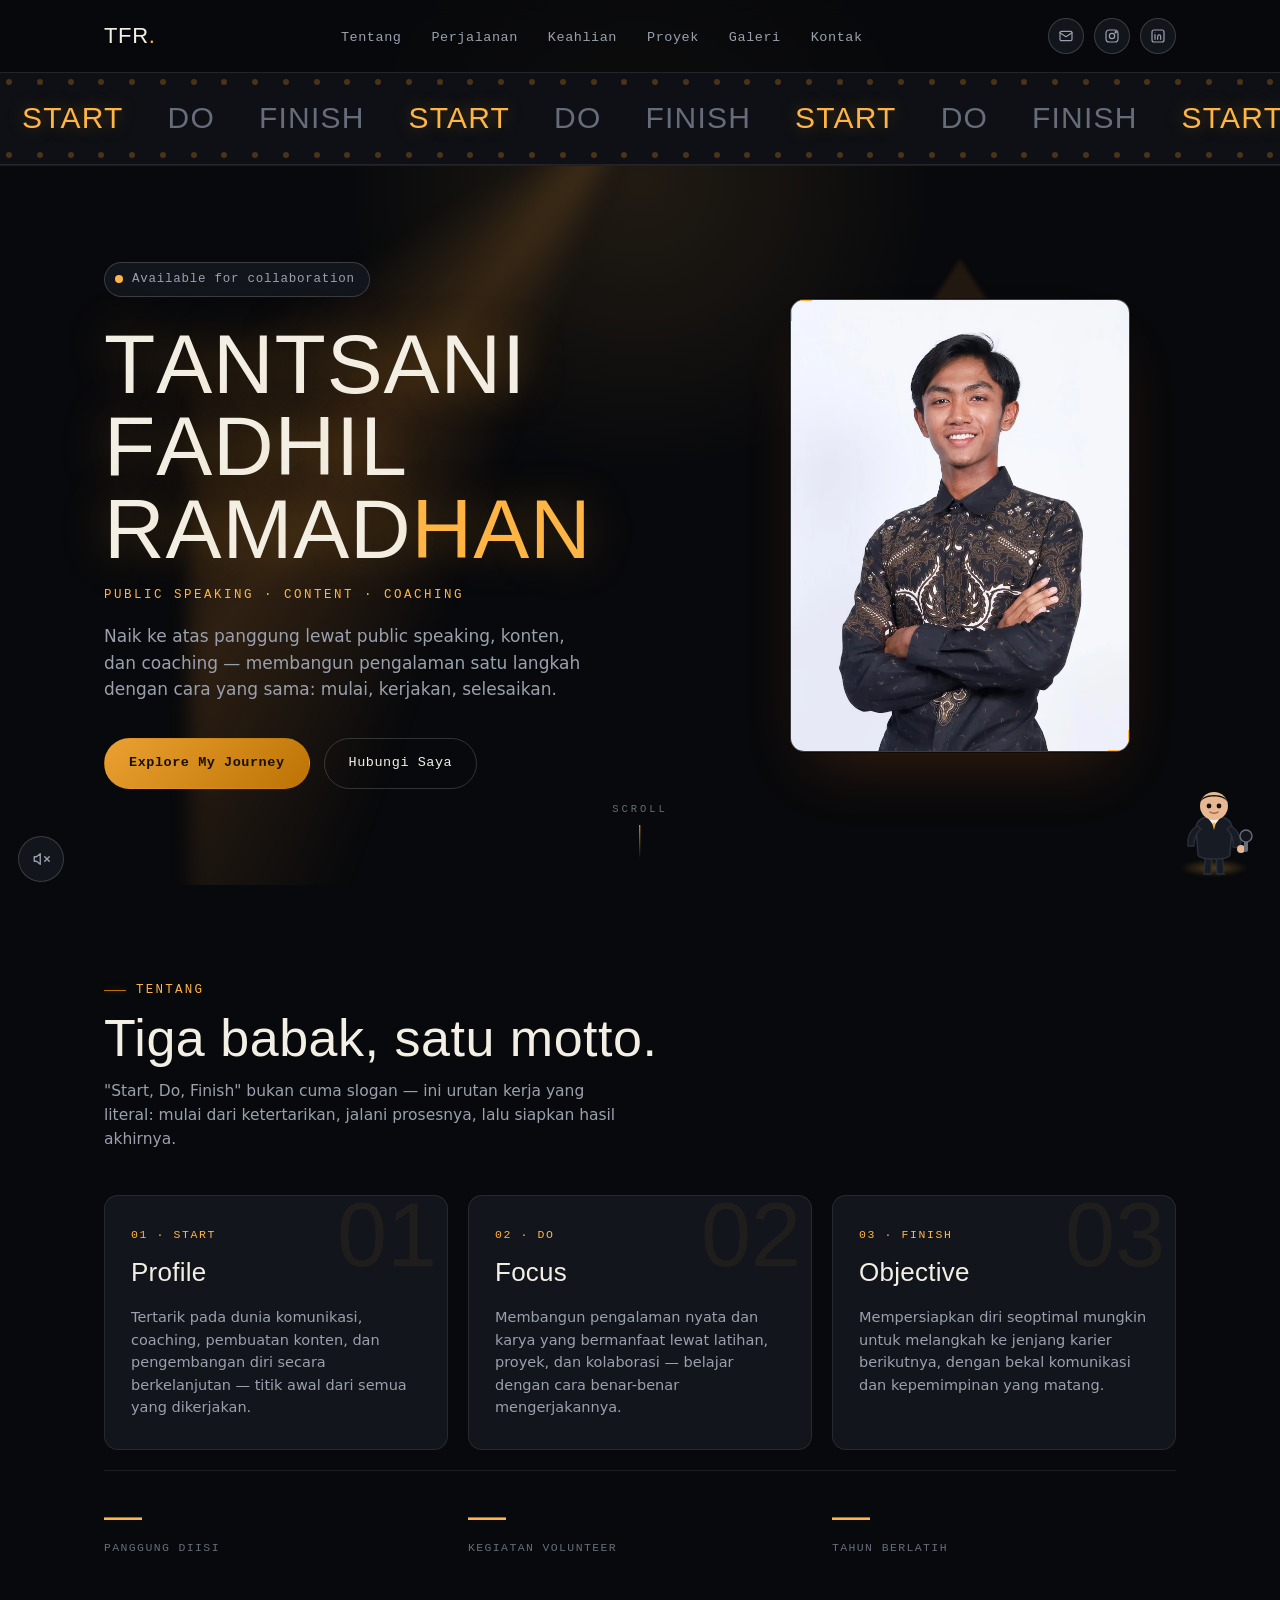
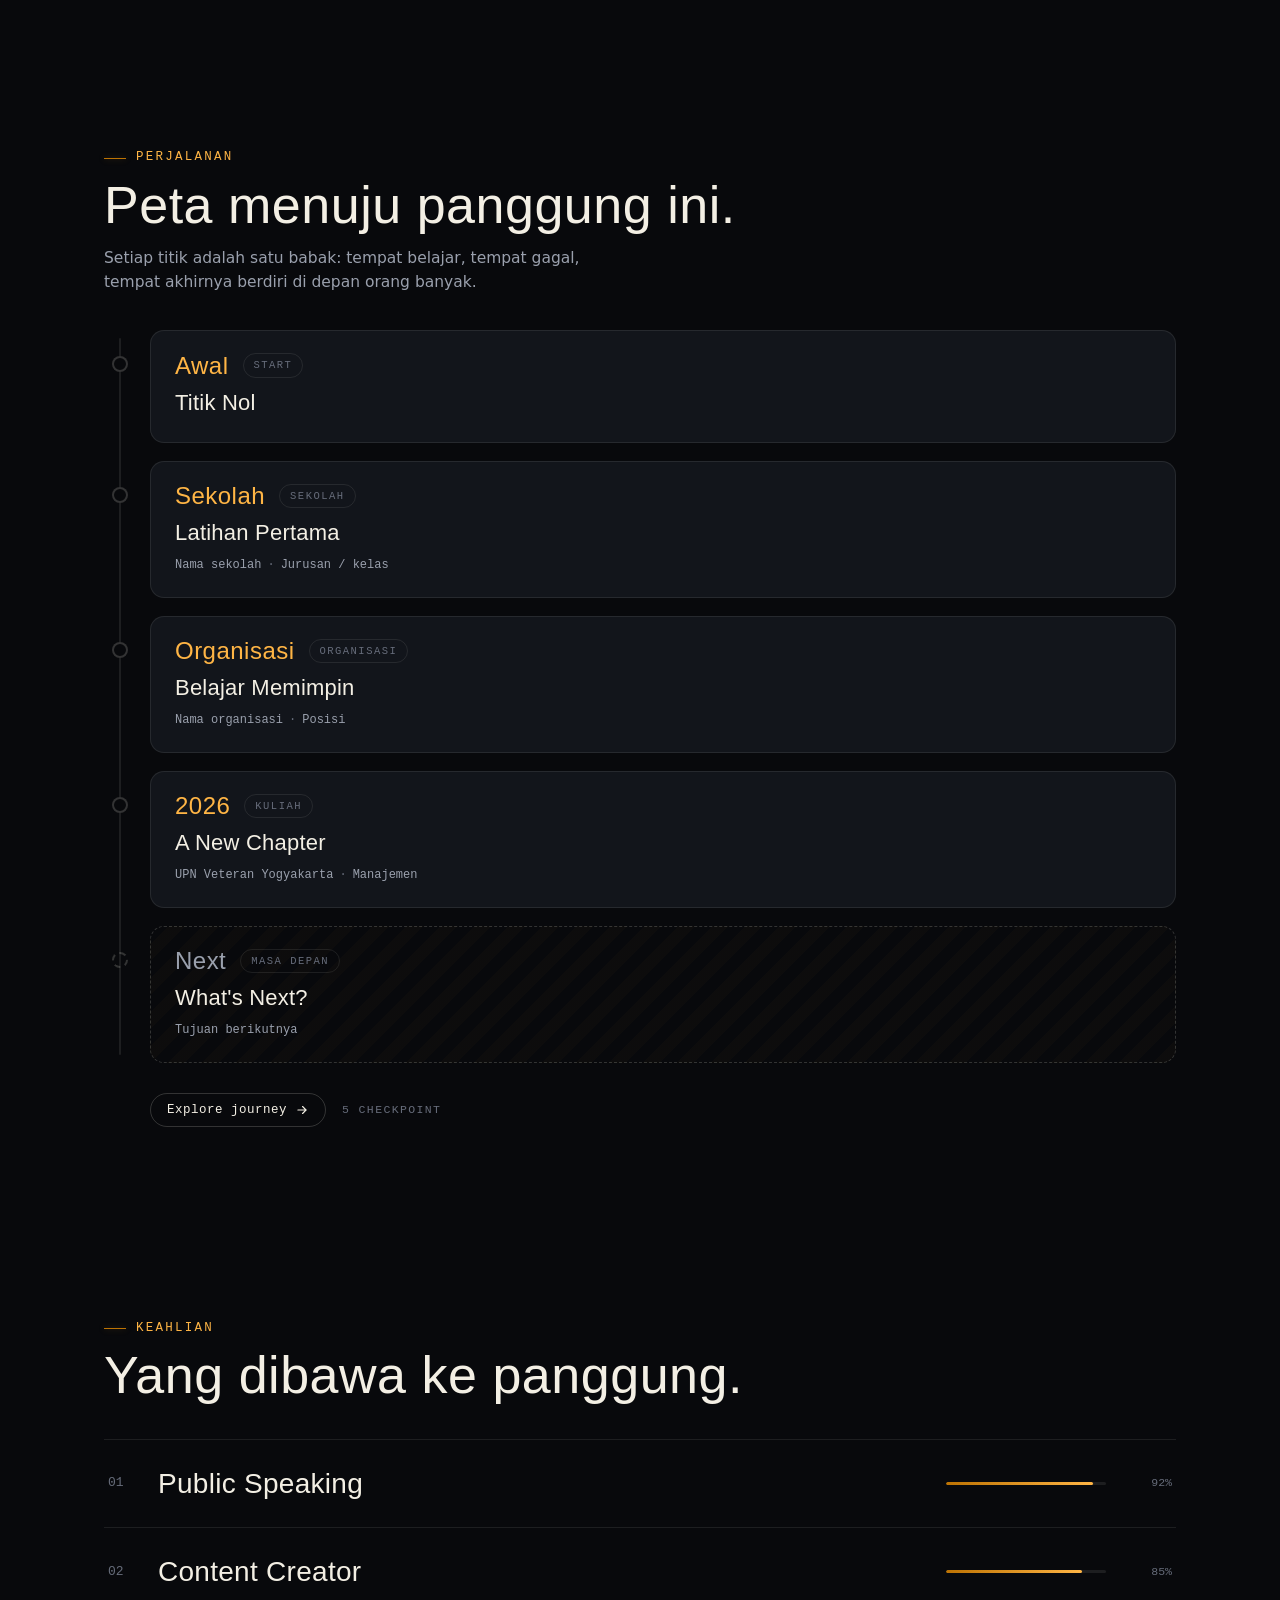
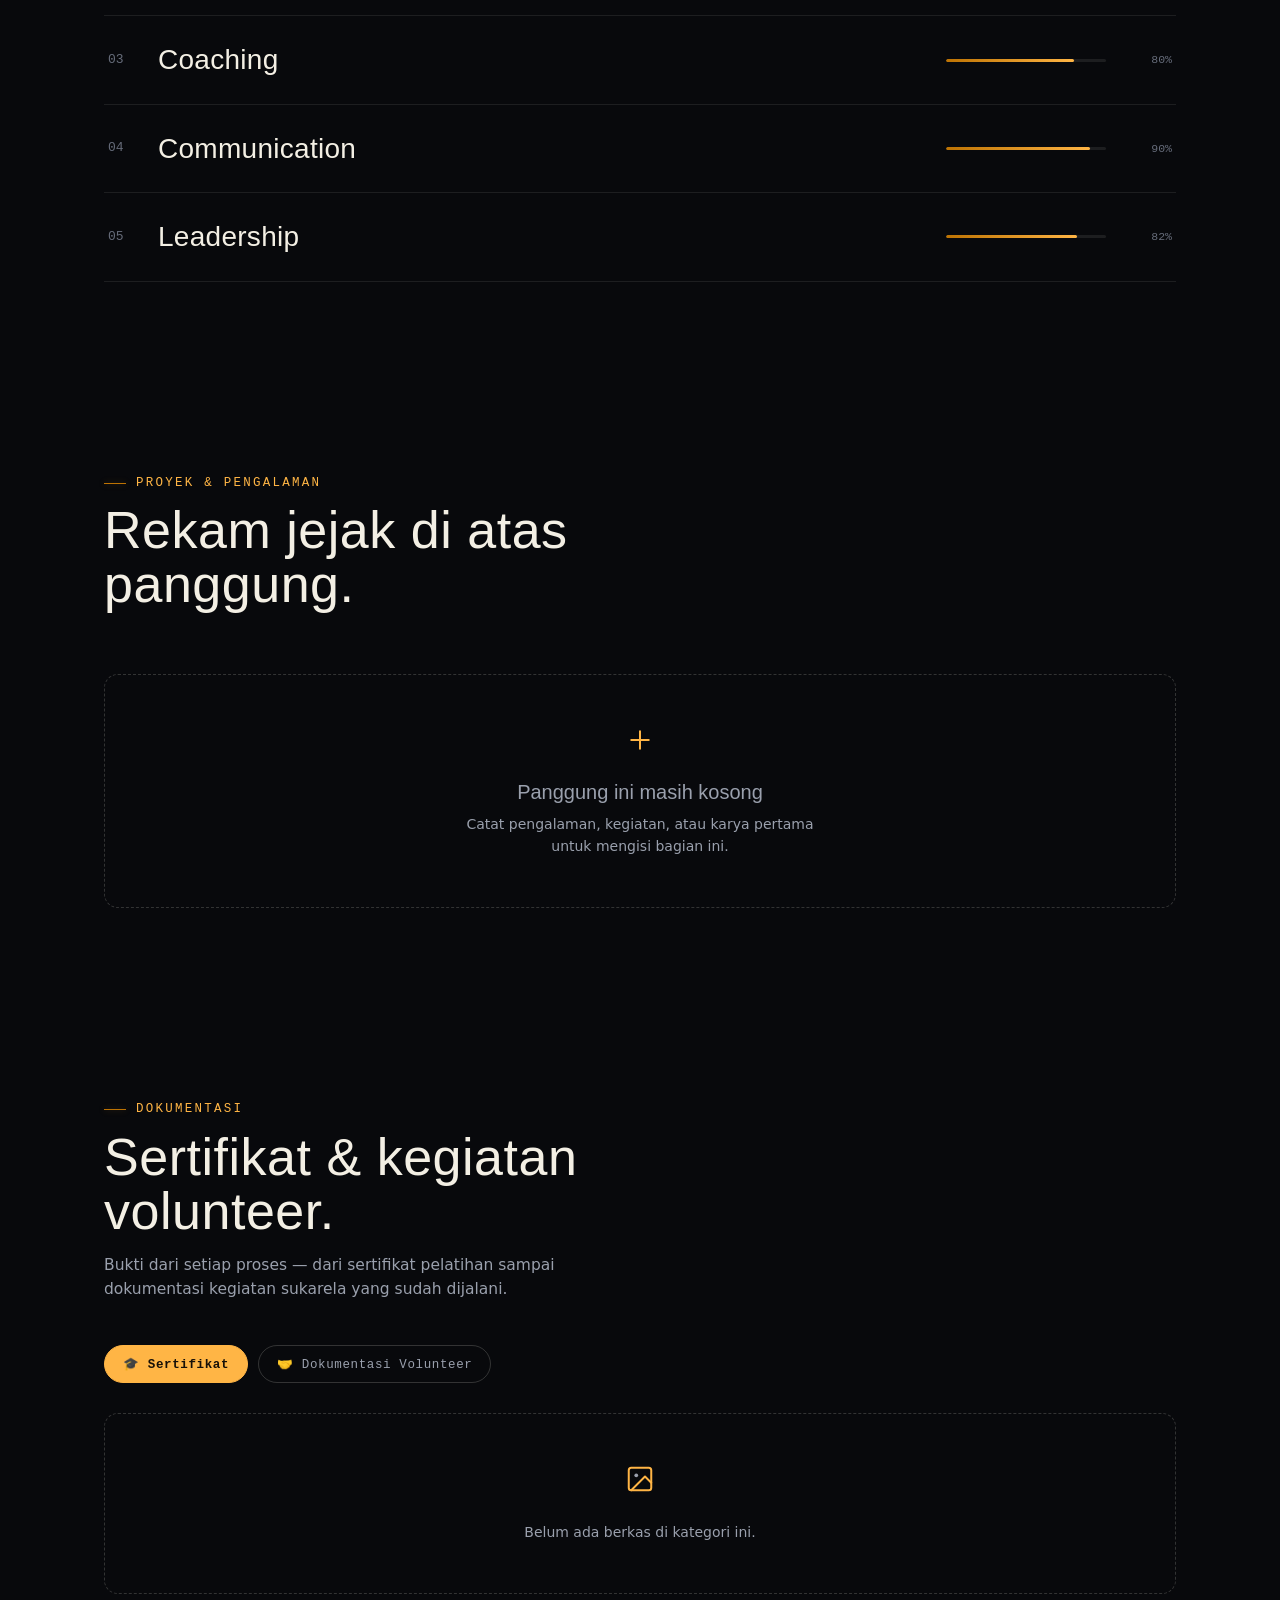
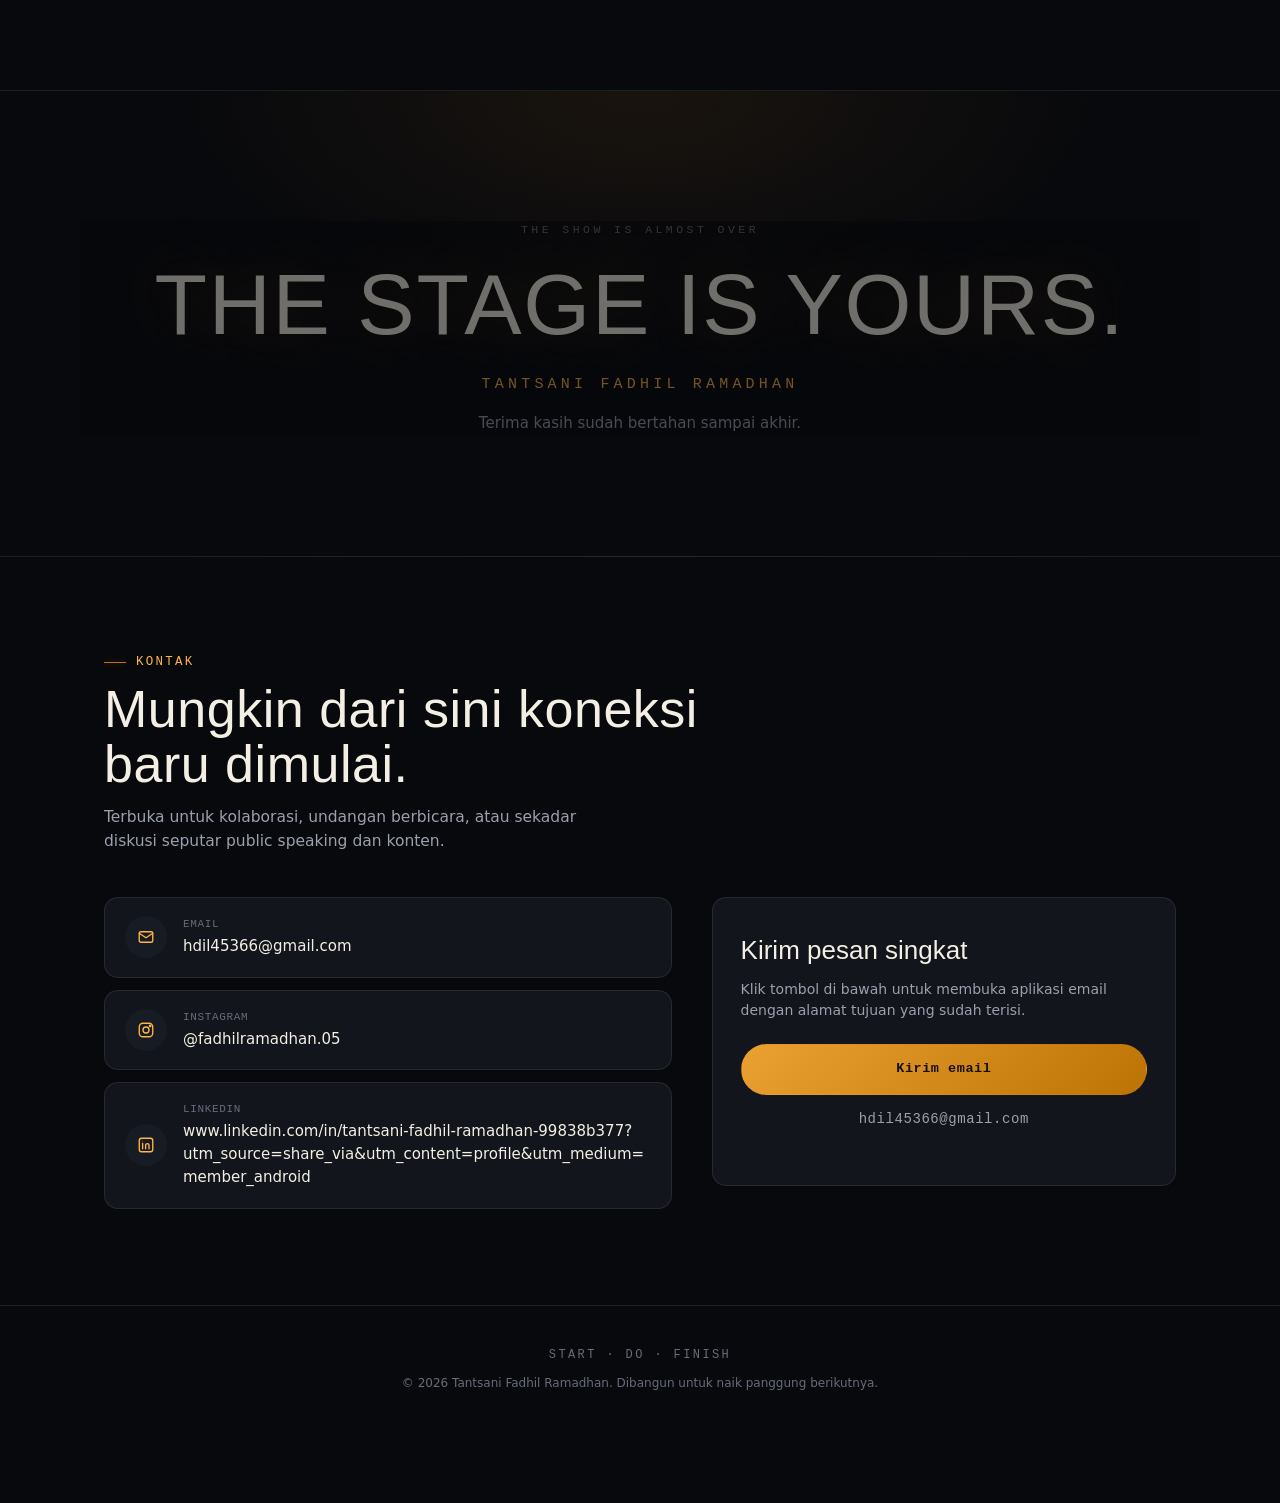
==== commit 41f49f0f: "index.html" ====
--- a/index.html
+++ b/index.html
@@ -279,50 +279,36 @@
        cadangan — pet tidak pernah hilang sama sekali. -->
   <canvas id="pet3dCanvas" class="pet-3d-canvas" hidden aria-hidden="true"></canvas>
 
-  <div id="petCat" class="pet pet-cat" role="button" tabindex="0" aria-label="Maskot kucing — klik untuk berinteraksi">
+  <div id="petGuy" class="pet pet-guy" role="button" tabindex="0" aria-label="Maskot host — klik untuk berinteraksi">
     <div class="pet-shadow" aria-hidden="true"></div>
     <svg viewBox="0 0 96 96" aria-hidden="true">
-      <g class="cat-body-group">
-        <path class="cat-tail" d="M78 78c10-2 14-14 6-20" fill="none" stroke="#f3efe4" stroke-width="5" stroke-linecap="round"/>
-        <ellipse cx="46" cy="70" rx="26" ry="18" fill="#12151b" stroke="#2a2f3a" stroke-width="1.5"/>
-        <path class="cat-ear-l" d="M26 44 L20 22 L38 38 Z" fill="#12151b" stroke="#2a2f3a" stroke-width="1.5"/>
-        <path class="cat-ear-r" d="M66 44 L72 22 L54 38 Z" fill="#12151b" stroke="#2a2f3a" stroke-width="1.5"/>
-        <circle cx="46" cy="50" r="26" fill="#12151b" stroke="#2a2f3a" stroke-width="1.5"/>
-        <g class="cat-eye-l">
-          <circle cx="37" cy="49" r="6.5" fill="#f3efe4"/>
-          <circle class="pet-pupil" cx="37" cy="49" r="3" fill="#171008"/>
+      <g class="guy-body-group">
+        <!-- kaki -->
+        <path d="M38 88 L40 66 L46 66 L45 88Z" fill="#171b23" stroke="#2a2f3a" stroke-width="1.4"/>
+        <path d="M58 88 L56 66 L50 66 L51 88Z" fill="#171b23" stroke="#2a2f3a" stroke-width="1.4"/>
+        <!-- jas / badan -->
+        <path d="M30 42 C30 34 38 30 48 30 C58 30 66 34 66 42 L64 68 C64 71 60 73 48 73 C36 73 32 71 32 68 Z"
+              fill="#171b23" stroke="#2a2f3a" stroke-width="1.6"/>
+        <!-- kemeja & dasi -->
+        <path d="M42 32 L48 40 L54 32 L54 30 L42 30 Z" fill="#f3efe4"/>
+        <path d="M46.5 38 L48 44 L49.5 38 L48 36Z" fill="#ffb545"/>
+        <!-- lengan -->
+        <path class="guy-arm-l" d="M31 40 C24 44 21 52 22 60 L28 60 C28 53 30 47 35 43Z" fill="#171b23" stroke="#2a2f3a" stroke-width="1.4"/>
+        <path class="guy-arm-r" d="M65 40 C73 45 76 54 74 62 L67 61 C68 54 66 48 61 43Z" fill="#171b23" stroke="#2a2f3a" stroke-width="1.4"/>
+        <!-- tangan + mic -->
+        <circle cx="75" cy="63" r="4" fill="#e8b892"/>
+        <rect x="78" y="52" width="4" height="14" rx="2" fill="#666c7a"/>
+        <circle cx="80" cy="50" r="6" fill="#12151b" stroke="#666c7a" stroke-width="1.4"/>
+        <!-- kepala -->
+        <circle cx="48" cy="20" r="14" fill="#e8b892"/>
+        <path d="M34 18 C34 8 62 8 62 18 C62 12 56 9 48 9 C40 9 34 12 34 18Z" fill="#171008"/>
+        <g class="guy-eye-l">
+          <circle class="pet-pupil" cx="43" cy="20" r="2.4" fill="#171008"/>
         </g>
-        <g class="cat-eye-r">
-          <circle cx="55" cy="49" r="6.5" fill="#f3efe4"/>
-          <circle class="pet-pupil" cx="55" cy="49" r="3" fill="#171008"/>
+        <g class="guy-eye-r">
+          <circle class="pet-pupil" cx="53" cy="20" r="2.4" fill="#171008"/>
         </g>
-        <path d="M44 58c1 2 5 2 6 0" fill="none" stroke="#ffb545" stroke-width="1.6" stroke-linecap="round"/>
-        <path d="M31 62c-6 1-9 4-10 7M61 62c6 1 9 4 10 7M32 58c-6-1-10 0-13 2M60 58c6-1 10 0 13 2" fill="none" stroke="#9aa0ad" stroke-width="1" stroke-linecap="round"/>
-      </g>
-    </svg>
-  </div>
-
-  <div id="petEagle" class="pet pet-eagle" role="button" tabindex="0" aria-label="Maskot elang — klik untuk berinteraksi" hidden>
-    <div class="pet-shadow" aria-hidden="true"></div>
-    <svg viewBox="0 0 96 96" aria-hidden="true">
-      <g class="eagle-body-group">
-        <path class="eagle-wing-l" d="M40 52 C20 40 10 46 6 58 C18 58 26 62 38 62 Z" fill="#171b23" stroke="#2a2f3a" stroke-width="1.5"/>
-        <path class="eagle-wing-r" d="M56 52 C76 40 86 46 90 58 C78 58 70 62 58 62 Z" fill="#171b23" stroke="#2a2f3a" stroke-width="1.5"/>
-        <path d="M48 40 C60 40 64 54 60 68 C56 80 40 80 36 68 C32 54 36 40 48 40 Z" fill="#12151b" stroke="#2a2f3a" stroke-width="1.5"/>
-        <path class="eagle-tail" d="M42 74 L48 90 L54 74 Z" fill="#171b23" stroke="#2a2f3a" stroke-width="1.4"/>
-        <circle cx="48" cy="34" r="17" fill="#f3efe4" stroke="#2a2f3a" stroke-width="1.4"/>
-        <path d="M48 17 C40 17 34 23 33 30 C40 26 56 26 63 30 C62 23 56 17 48 17 Z" fill="#e8e2d2"/>
-        <g class="eagle-eye-l">
-          <circle cx="41" cy="33" r="4.6" fill="#12151b"/>
-          <circle class="pet-pupil" cx="41" cy="33" r="2.1" fill="#ffb545"/>
-        </g>
-        <g class="eagle-eye-r">
-          <circle cx="55" cy="33" r="4.6" fill="#12151b"/>
-          <circle class="pet-pupil" cx="55" cy="33" r="2.1" fill="#ffb545"/>
-        </g>
-        <path d="M48 38 L44 44 C46 47 50 47 52 44 Z" fill="#ff9a2e"/>
-        <path d="M48 44 L45 50 L51 50 Z" fill="#ff5f1f"/>
-        <path d="M42 78 l-3 6 M54 78 l3 6" stroke="#ff9a2e" stroke-width="2.4" stroke-linecap="round" fill="none"/>
+        <path d="M44 26c1.6 1.6 6.4 1.6 8 0" fill="none" stroke="#a5673f" stroke-width="1.4" stroke-linecap="round"/>
       </g>
     </svg>
   </div>
--- a/style.css
+++ b/style.css
@@ -819,7 +819,13 @@
 /* =========================================================
    14. PET STAGE
 ========================================================= */
-.pet-stage{ position: fixed; right: 18px; bottom: 18px; z-index: 90; width: 88px; height: 88px; }
+.pet-stage{ position: fixed; right: 18px; bottom: 18px; z-index: 90; width: 96px; height: 96px; }
+.pet-3d-canvas{
+  position:absolute; inset:-14px; width: calc(100% + 28px); height: calc(100% + 28px);
+  cursor: grab; touch-action: none; -webkit-tap-highlight-color: transparent;
+}
+.pet-3d-canvas:active{ cursor: grabbing; }
+.pet-3d-canvas[hidden]{ display:none; }
 .pet{
   position:absolute; inset:0; cursor:pointer; user-select:none;
   -webkit-tap-highlight-color: transparent;
@@ -1169,6 +1175,7 @@
   .jp-card{ padding: 18px 18px; }
 
   .pet-stage{ width:68px; height:68px; right:12px; bottom: 14px; }
+  .pet-3d-canvas{ inset:-10px; width: calc(100% + 20px); height: calc(100% + 20px); }
   .pet-bubble{ right: 74px; bottom: 30px; max-width: 150px; font-size:11px; }
 
   .site-footer{ padding-bottom: 130px; }
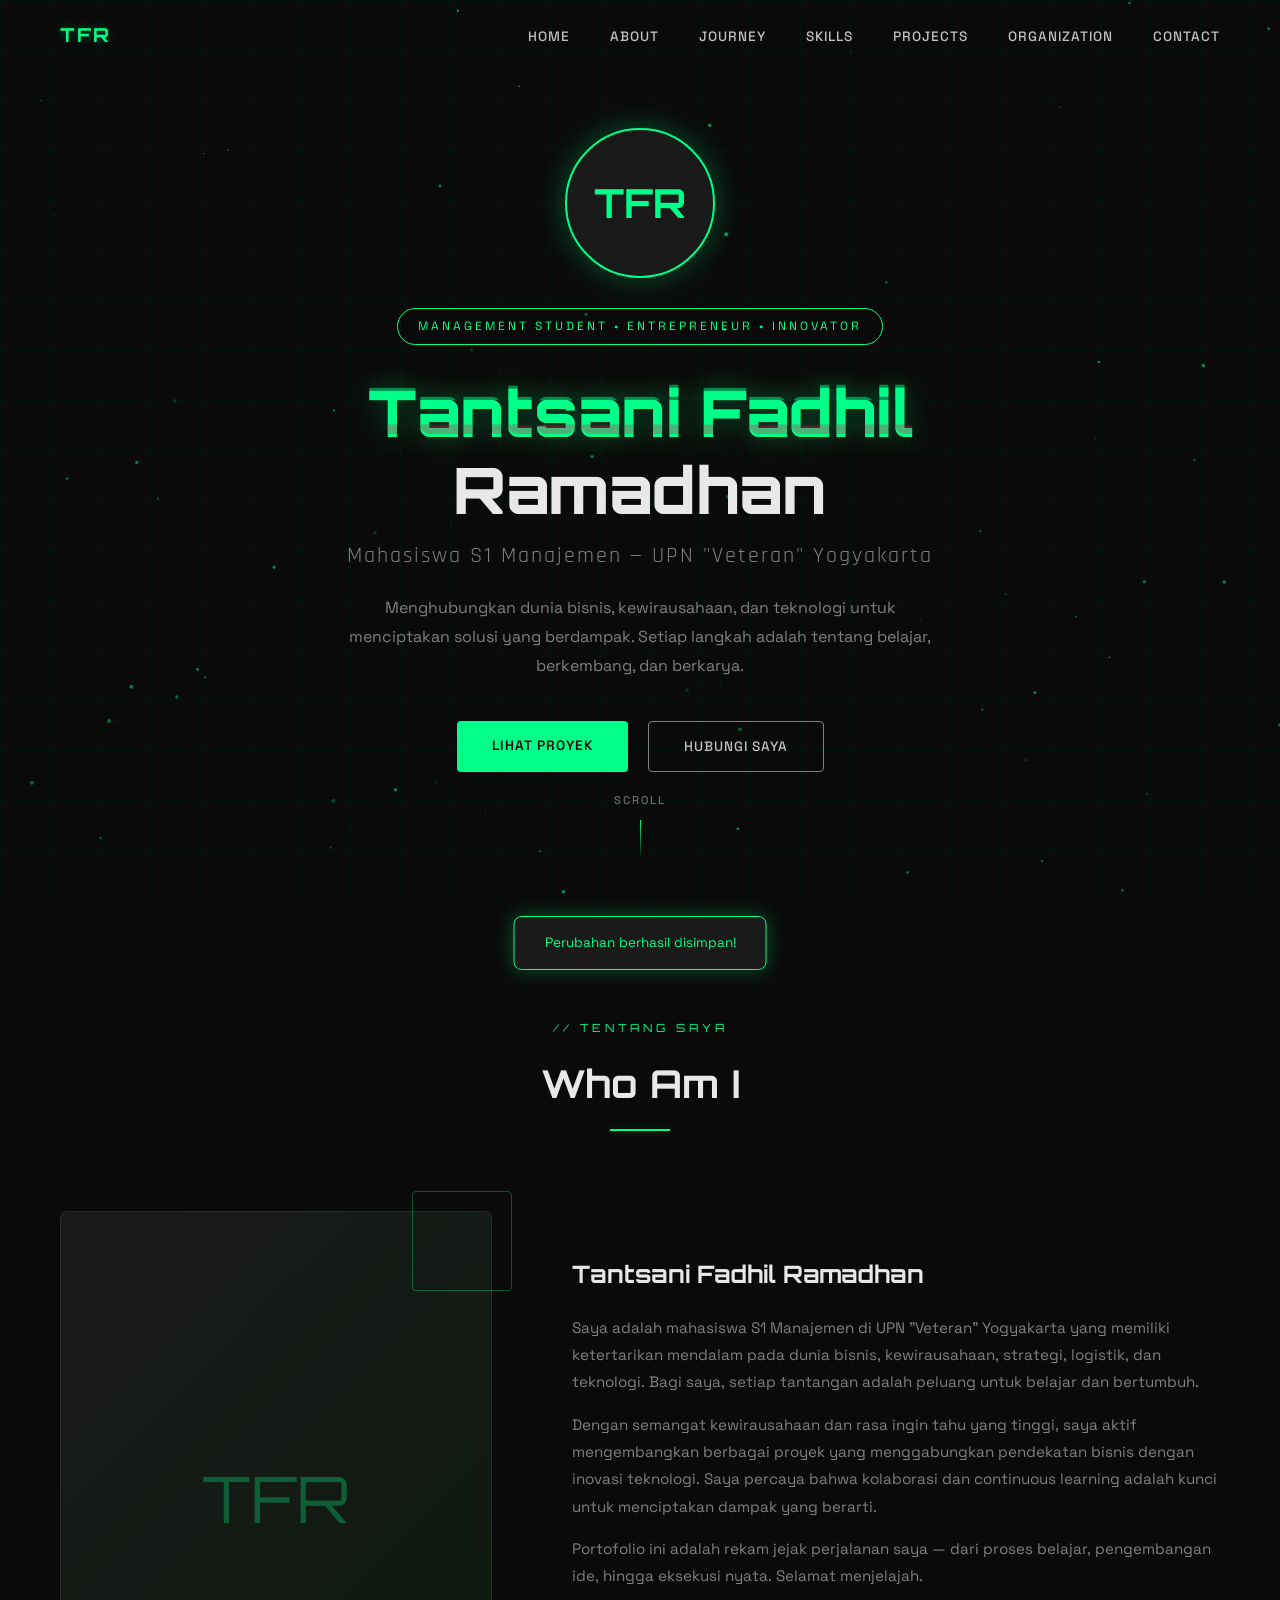
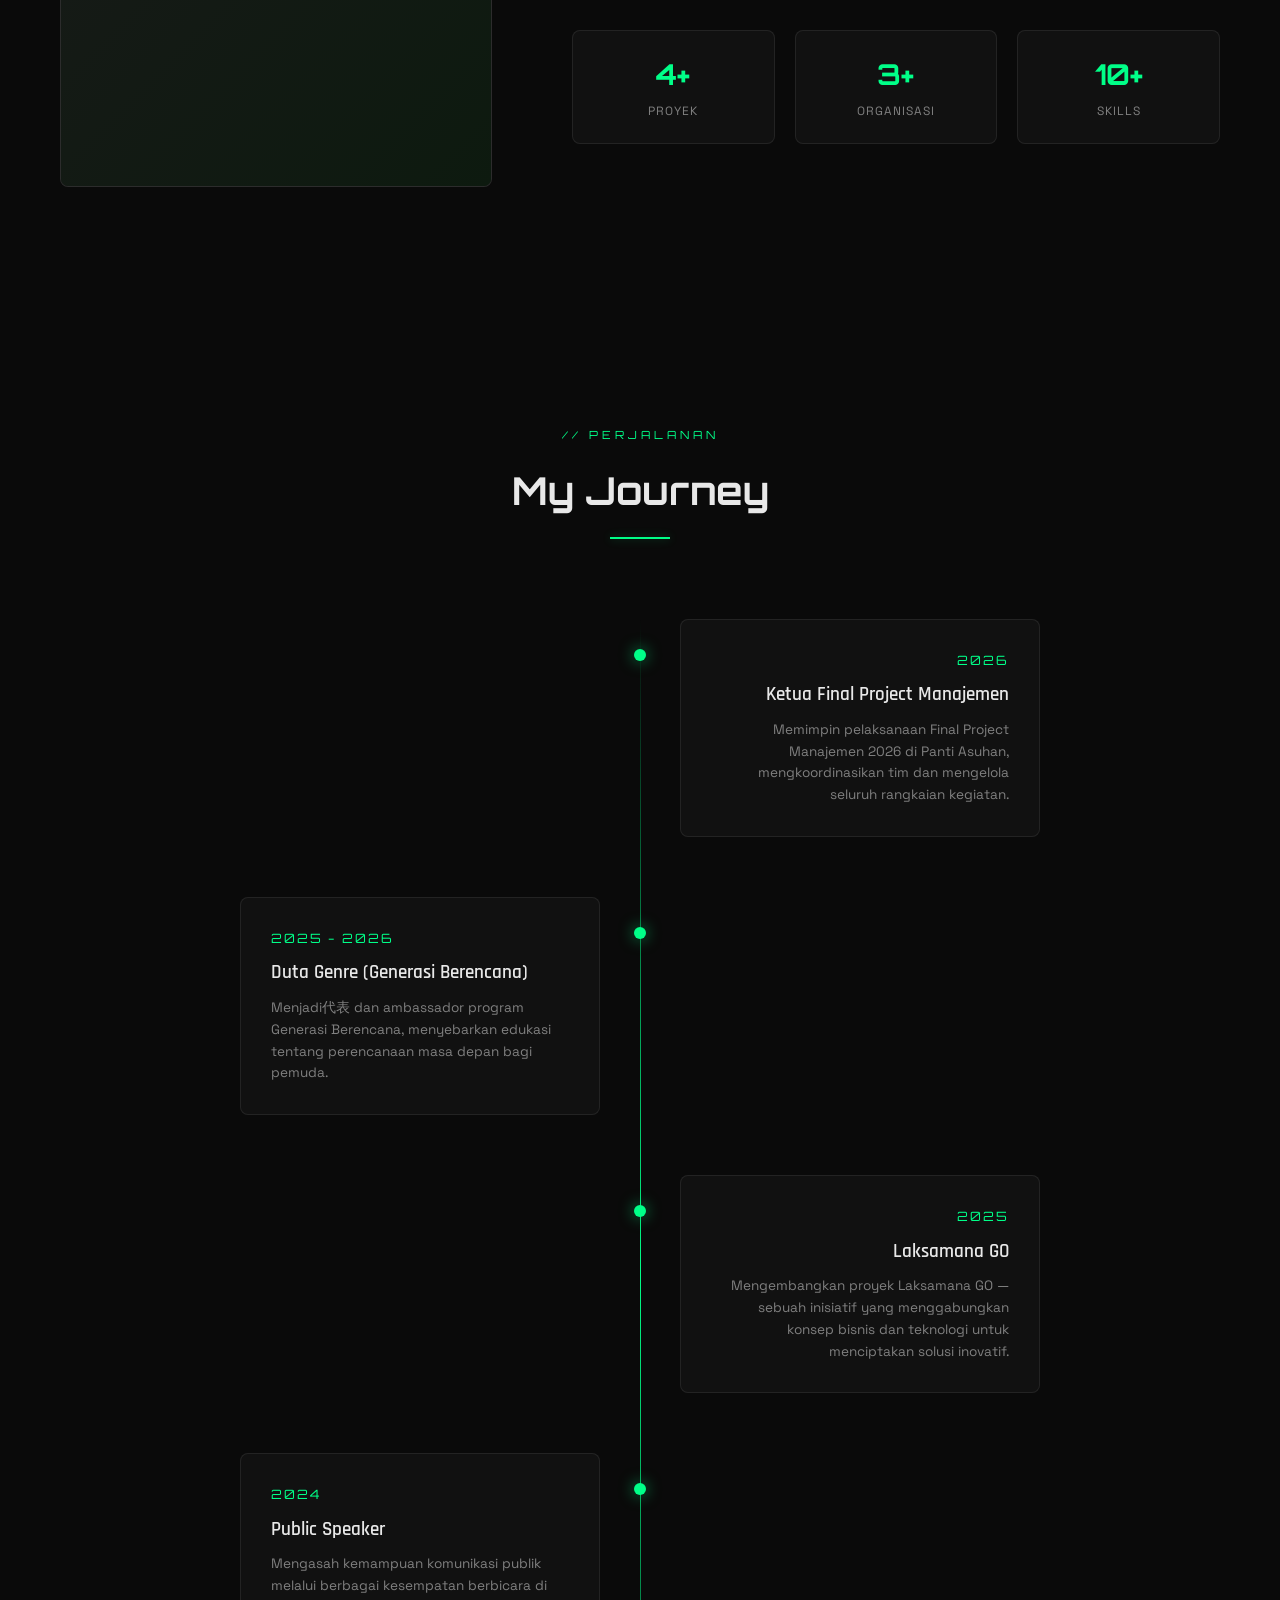
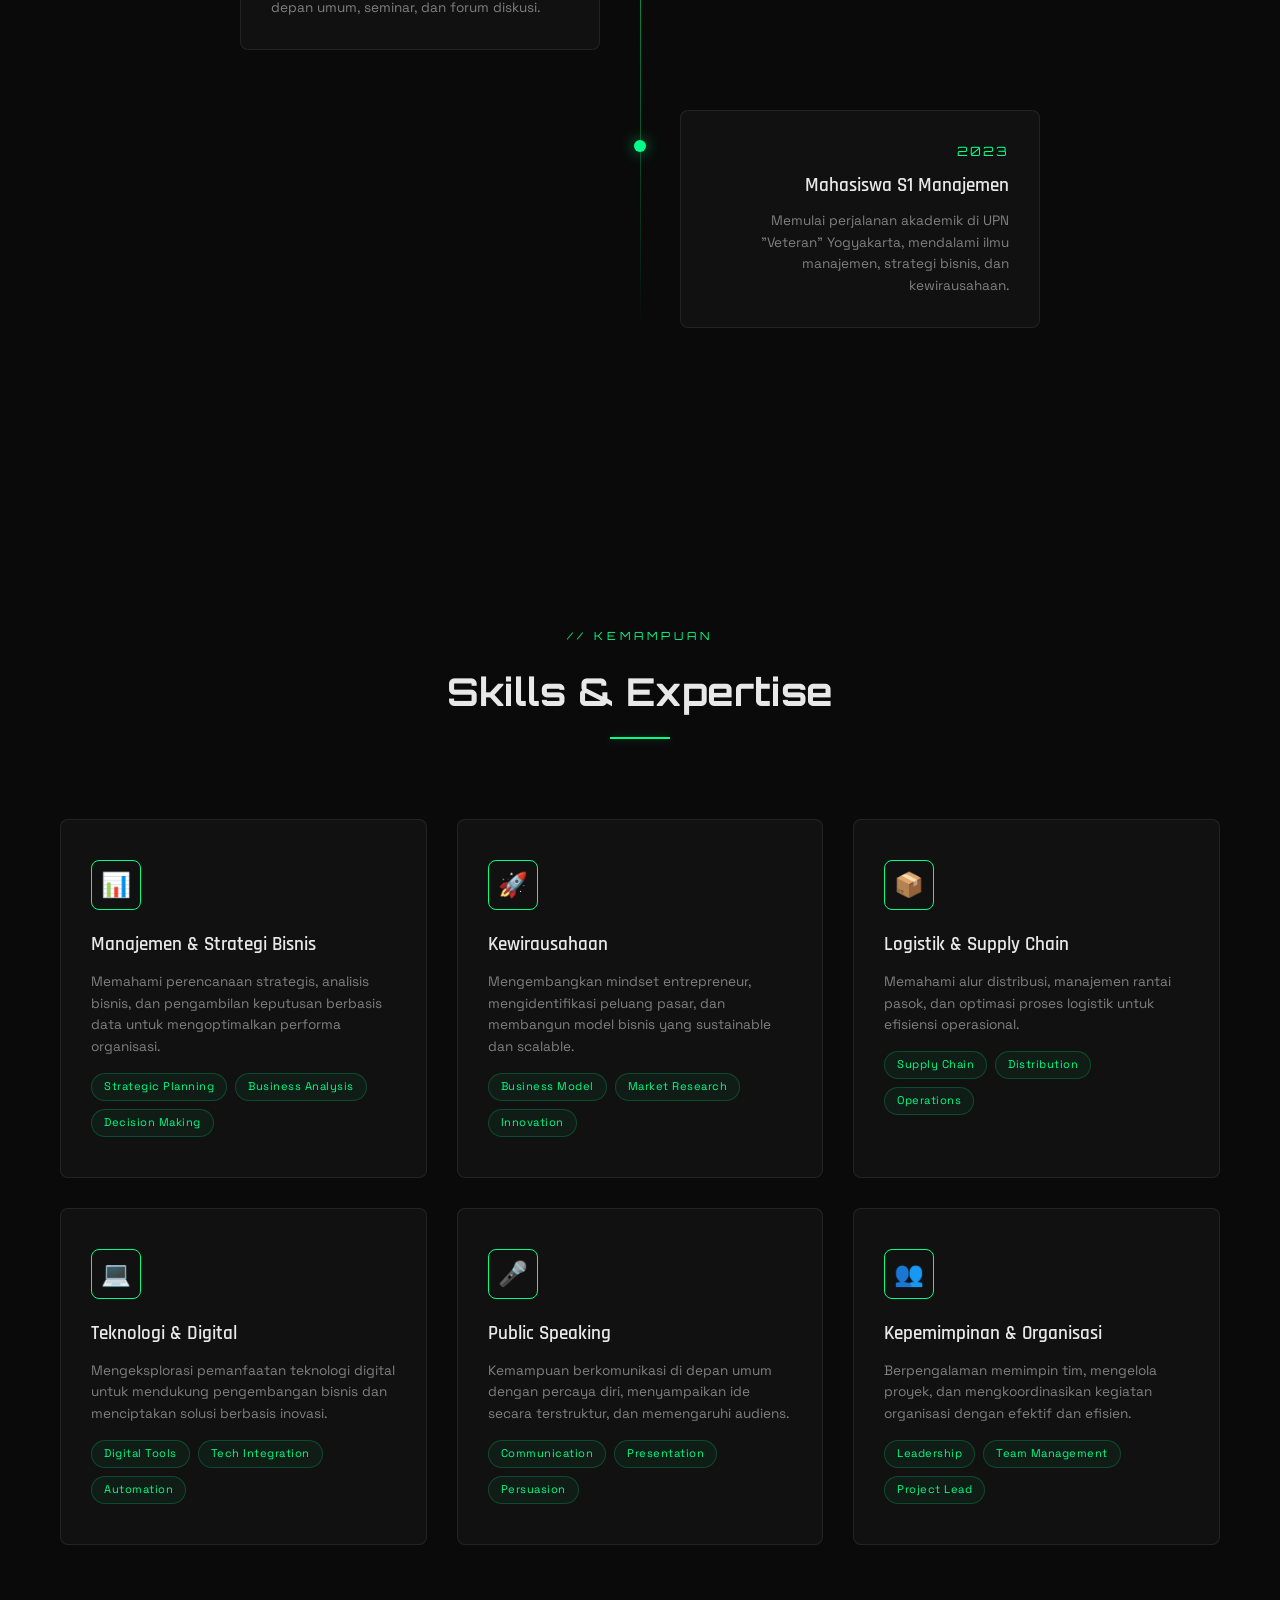
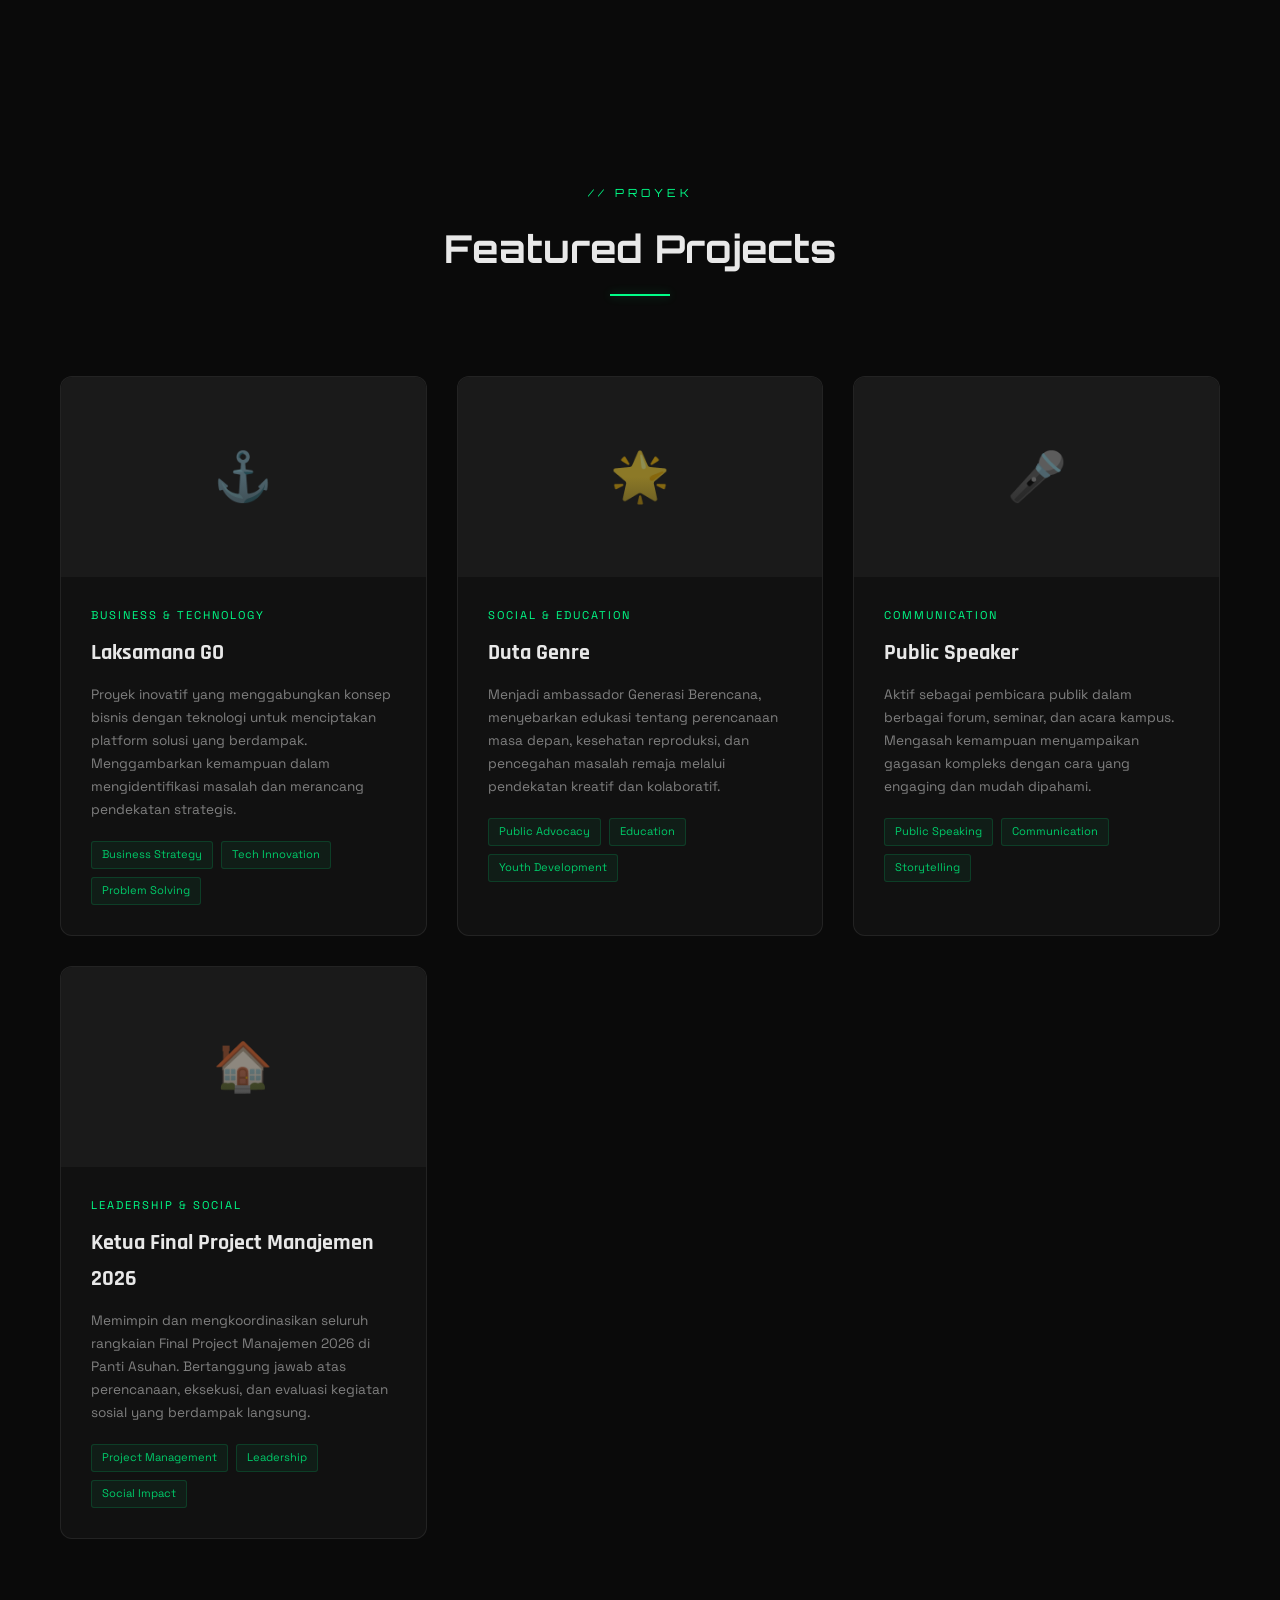
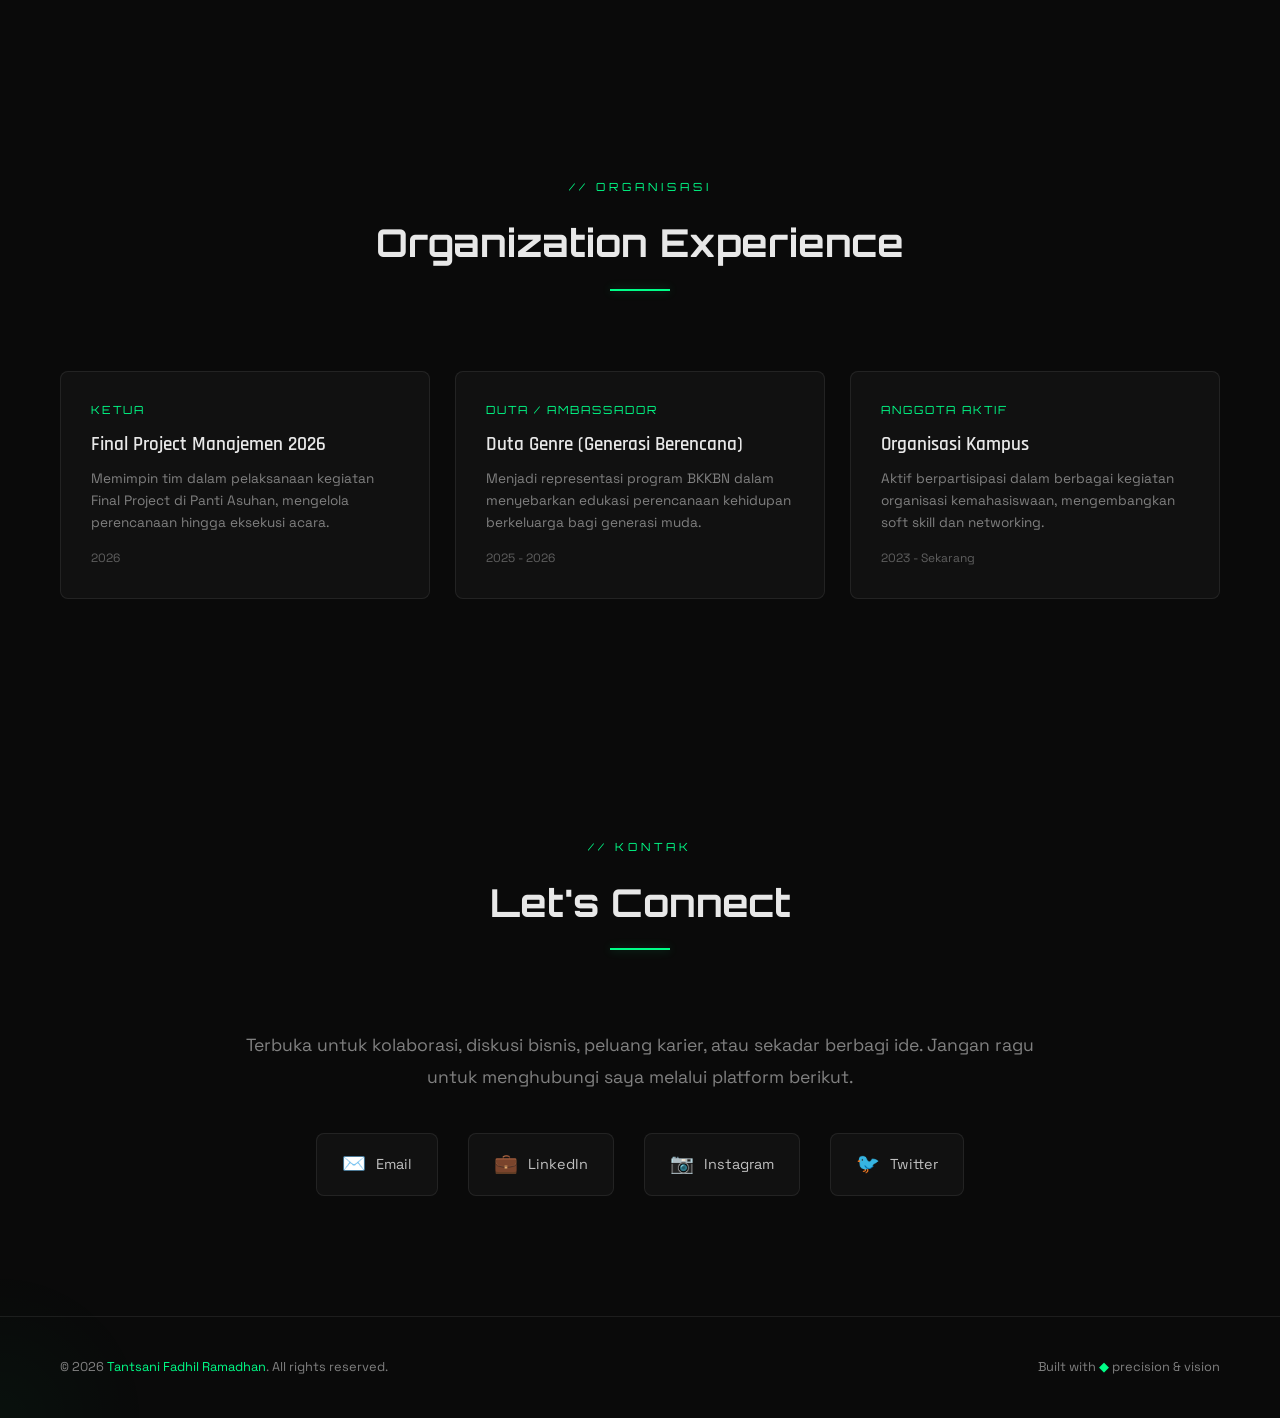
==== commit 65e8fc90: "index.html" ====
--- a/index.html
+++ b/index.html
@@ -1,543 +1,2198 @@
 <!DOCTYPE html>
 <html lang="id">
 <head>
-<meta charset="UTF-8">
-<meta name="viewport" content="width=device-width, initial-scale=1.0">
-<title>Tantsani Fadhil Ramadhan — Panggung Pribadi</title>
-<meta name="description" content="Portofolio pribadi Tantsani Fadhil Ramadhan — Public Speaking, Content Creator, Coaching, Communication, Leadership.">
-<meta name="theme-color" content="#08090c">
-<link rel="preconnect" href="https://fonts.googleapis.com">
-<link rel="preconnect" href="https://fonts.gstatic.com" crossorigin>
-<link href="https://fonts.googleapis.com/css2?family=Anton&family=Inter:wght@400;500;600;700;800&family=JetBrains+Mono:wght@400;500;600&display=swap" rel="stylesheet">
-<link rel="stylesheet" href="style.css">
+    <meta charset="UTF-8">
+    <meta name="viewport" content="width=device-width, initial-scale=1.0">
+    <title>Tantsani Fadhil Ramadhan | Portfolio</title>
+    <link href="https://fonts.googleapis.com/css2?family=Orbitron:wght@400;500;600;700;800;900&family=Rajdhani:wght@300;400;500;600;700&family=Space+Grotesk:wght@300;400;500;600;700&display=swap" rel="stylesheet">
+    <style>
+        :root {
+            --black: #0a0a0a;
+            --black-light: #111111;
+            --black-lighter: #1a1a1a;
+            --silver: #c0c0c0;
+            --silver-light: #e8e8e8;
+            --silver-dark: #808080;
+            --neon: #00ff88;
+            --neon-dim: #00cc6a;
+            --neon-glow: rgba(0, 255, 136, 0.3);
+            --neon-glow-strong: rgba(0, 255, 136, 0.6);
+            --glass: rgba(255, 255, 255, 0.03);
+            --glass-border: rgba(255, 255, 255, 0.08);
+        }
+
+        * {
+            margin: 0;
+            padding: 0;
+            box-sizing: border-box;
+        }
+
+        html {
+            scroll-behavior: smooth;
+        }
+
+        body {
+            font-family: 'Space Grotesk', sans-serif;
+            background: var(--black);
+            color: var(--silver);
+            overflow-x: hidden;
+            line-height: 1.6;
+        }
+
+        /* Scrollbar */
+        ::-webkit-scrollbar {
+            width: 6px;
+        }
+        ::-webkit-scrollbar-track {
+            background: var(--black);
+        }
+        ::-webkit-scrollbar-thumb {
+            background: var(--neon-dim);
+            border-radius: 3px;
+        }
+
+        /* Particle Canvas */
+        #particles-canvas {
+            position: fixed;
+            top: 0;
+            left: 0;
+            width: 100%;
+            height: 100%;
+            z-index: 0;
+            pointer-events: none;
+        }
+
+        /* Grid Background */
+        .grid-bg {
+            position: fixed;
+            top: 0;
+            left: 0;
+            width: 100%;
+            height: 100%;
+            background-image: 
+                linear-gradient(rgba(0, 255, 136, 0.03) 1px, transparent 1px),
+                linear-gradient(90deg, rgba(0, 255, 136, 0.03) 1px, transparent 1px);
+            background-size: 50px 50px;
+            z-index: 0;
+            pointer-events: none;
+        }
+
+        /* Navigation */
+        .navbar {
+            position: fixed;
+            top: 0;
+            left: 0;
+            width: 100%;
+            z-index: 1000;
+            padding: 20px 60px;
+            display: flex;
+            justify-content: space-between;
+            align-items: center;
+            transition: all 0.4s ease;
+            backdrop-filter: blur(0px);
+        }
+
+        .navbar.scrolled {
+            padding: 15px 60px;
+            background: rgba(10, 10, 10, 0.9);
+            backdrop-filter: blur(20px);
+            border-bottom: 1px solid var(--glass-border);
+        }
+
+        .nav-logo {
+            font-family: 'Orbitron', sans-serif;
+            font-size: 1.2rem;
+            font-weight: 700;
+            color: var(--neon);
+            text-decoration: none;
+            letter-spacing: 2px;
+            text-shadow: 0 0 10px var(--neon-glow);
+        }
+
+        .nav-links {
+            display: flex;
+            list-style: none;
+            gap: 40px;
+        }
+
+        .nav-links a {
+            color: var(--silver);
+            text-decoration: none;
+            font-size: 0.85rem;
+            font-weight: 500;
+            letter-spacing: 1px;
+            text-transform: uppercase;
+            transition: all 0.3s ease;
+            position: relative;
+        }
+
+        .nav-links a::after {
+            content: '';
+            position: absolute;
+            bottom: -5px;
+            left: 0;
+            width: 0;
+            height: 1px;
+            background: var(--neon);
+            transition: width 0.3s ease;
+            box-shadow: 0 0 5px var(--neon-glow);
+        }
+
+        .nav-links a:hover {
+            color: var(--neon);
+        }
+
+        .nav-links a:hover::after {
+            width: 100%;
+        }
+
+        .nav-toggle {
+            display: none;
+            flex-direction: column;
+            gap: 5px;
+            cursor: pointer;
+            z-index: 1001;
+        }
+
+        .nav-toggle span {
+            width: 25px;
+            height: 2px;
+            background: var(--neon);
+            transition: all 0.3s ease;
+        }
+
+        /* Hero Section */
+        .hero {
+            position: relative;
+            min-height: 100vh;
+            display: flex;
+            align-items: center;
+            justify-content: center;
+            padding: 120px 60px;
+            z-index: 1;
+        }
+
+        .hero-content {
+            text-align: center;
+            max-width: 900px;
+        }
+
+        .hero-badge {
+            display: inline-block;
+            padding: 8px 20px;
+            border: 1px solid var(--neon);
+            border-radius: 30px;
+            font-size: 0.75rem;
+            letter-spacing: 3px;
+            text-transform: uppercase;
+            color: var(--neon);
+            margin-bottom: 30px;
+            animation: pulse-border 2s infinite;
+        }
+
+        @keyframes pulse-border {
+            0%, 100% { box-shadow: 0 0 5px var(--neon-glow); }
+            50% { box-shadow: 0 0 20px var(--neon-glow-strong); }
+        }
+
+        .hero-title {
+            font-family: 'Orbitron', sans-serif;
+            font-size: clamp(2rem, 5vw, 4rem);
+            font-weight: 800;
+            color: var(--silver-light);
+            margin-bottom: 10px;
+            line-height: 1.2;
+        }
+
+        .hero-title .highlight {
+            color: var(--neon);
+            text-shadow: 0 0 30px var(--neon-glow);
+        }
+
+        .hero-subtitle {
+            font-family: 'Rajdhani', sans-serif;
+            font-size: clamp(1rem, 2vw, 1.4rem);
+            color: var(--silver-dark);
+            margin-bottom: 20px;
+            font-weight: 400;
+            letter-spacing: 2px;
+        }
+
+        .hero-description {
+            font-size: 1rem;
+            color: var(--silver-dark);
+            max-width: 600px;
+            margin: 0 auto 40px;
+            line-height: 1.8;
+        }
+
+        .hero-cta {
+            display: flex;
+            gap: 20px;
+            justify-content: center;
+            flex-wrap: wrap;
+        }
+
+        .btn-primary {
+            padding: 14px 35px;
+            background: var(--neon);
+            color: var(--black);
+            border: none;
+            border-radius: 4px;
+            font-family: 'Space Grotesk', sans-serif;
+            font-size: 0.85rem;
+            font-weight: 600;
+            letter-spacing: 1px;
+            text-transform: uppercase;
+            cursor: pointer;
+            transition: all 0.3s ease;
+            text-decoration: none;
+            display: inline-block;
+        }
+
+        .btn-primary:hover {
+            box-shadow: 0 0 30px var(--neon-glow-strong);
+            transform: translateY(-2px);
+        }
+
+        .btn-secondary {
+            padding: 14px 35px;
+            background: transparent;
+            color: var(--silver);
+            border: 1px solid var(--silver-dark);
+            border-radius: 4px;
+            font-family: 'Space Grotesk', sans-serif;
+            font-size: 0.85rem;
+            font-weight: 500;
+            letter-spacing: 1px;
+            text-transform: uppercase;
+            cursor: pointer;
+            transition: all 0.3s ease;
+            text-decoration: none;
+            display: inline-block;
+        }
+
+        .btn-secondary:hover {
+            border-color: var(--neon);
+            color: var(--neon);
+            box-shadow: 0 0 15px var(--neon-glow);
+        }
+
+        .scroll-indicator {
+            position: absolute;
+            bottom: 40px;
+            left: 50%;
+            transform: translateX(-50%);
+            display: flex;
+            flex-direction: column;
+            align-items: center;
+            gap: 10px;
+            animation: float 3s ease-in-out infinite;
+        }
+
+        .scroll-indicator span {
+            font-size: 0.7rem;
+            letter-spacing: 2px;
+            text-transform: uppercase;
+            color: var(--silver-dark);
+        }
+
+        .scroll-indicator .arrow {
+            width: 1px;
+            height: 40px;
+            background: linear-gradient(to bottom, var(--neon), transparent);
+        }
+
+        @keyframes float {
+            0%, 100% { transform: translateX(-50%) translateY(0); }
+            50% { transform: translateX(-50%) translateY(10px); }
+        }
+
+        /* Sections */
+        section {
+            position: relative;
+            z-index: 1;
+            padding: 120px 60px;
+        }
+
+        .section-header {
+            text-align: center;
+            margin-bottom: 80px;
+        }
+
+        .section-tag {
+            font-family: 'Orbitron', sans-serif;
+            font-size: 0.7rem;
+            letter-spacing: 4px;
+            text-transform: uppercase;
+            color: var(--neon);
+            margin-bottom: 15px;
+            display: block;
+        }
+
+        .section-title {
+            font-family: 'Orbitron', sans-serif;
+            font-size: clamp(1.5rem, 3vw, 2.5rem);
+            font-weight: 700;
+            color: var(--silver-light);
+            margin-bottom: 15px;
+        }
+
+        .section-line {
+            width: 60px;
+            height: 2px;
+            background: var(--neon);
+            margin: 0 auto;
+            box-shadow: 0 0 10px var(--neon-glow);
+        }
+
+        /* About Section */
+        .about-grid {
+            display: grid;
+            grid-template-columns: 1fr 1.5fr;
+            gap: 80px;
+            max-width: 1200px;
+            margin: 0 auto;
+            align-items: center;
+        }
+
+        .about-image {
+            position: relative;
+        }
+
+        .about-image .image-frame {
+            width: 100%;
+            aspect-ratio: 3/4;
+            background: var(--black-lighter);
+            border: 1px solid var(--glass-border);
+            border-radius: 8px;
+            overflow: hidden;
+            position: relative;
+        }
+
+        .about-image .image-frame img {
+            width: 100%;
+            height: 100%;
+            object-fit: cover;
+        }
+
+        .about-image .image-frame::before {
+            content: '';
+            position: absolute;
+            top: -2px;
+            left: -2px;
+            right: -2px;
+            bottom: -2px;
+            background: linear-gradient(45deg, var(--neon), transparent, var(--neon));
+            border-radius: 10px;
+            z-index: -1;
+            opacity: 0.5;
+        }
+
+        .about-image .decoration {
+            position: absolute;
+            top: -20px;
+            right: -20px;
+            width: 100px;
+            height: 100px;
+            border: 1px solid var(--neon);
+            border-radius: 4px;
+            opacity: 0.3;
+        }
+
+        .about-text h3 {
+            font-family: 'Orbitron', sans-serif;
+            font-size: 1.5rem;
+            color: var(--silver-light);
+            margin-bottom: 20px;
+        }
+
+        .about-text p {
+            color: var(--silver-dark);
+            margin-bottom: 15px;
+            line-height: 1.8;
+            font-size: 0.95rem;
+        }
+
+        .about-stats {
+            display: grid;
+            grid-template-columns: repeat(3, 1fr);
+            gap: 20px;
+            margin-top: 40px;
+        }
+
+        .stat-item {
+            text-align: center;
+            padding: 20px;
+            background: var(--glass);
+            border: 1px solid var(--glass-border);
+            border-radius: 8px;
+        }
+
+        .stat-number {
+            font-family: 'Orbitron', sans-serif;
+            font-size: 1.8rem;
+            font-weight: 700;
+            color: var(--neon);
+            display: block;
+        }
+
+        .stat-label {
+            font-size: 0.75rem;
+            letter-spacing: 1px;
+            text-transform: uppercase;
+            color: var(--silver-dark);
+            margin-top: 5px;
+        }
+
+        /* Timeline */
+        .timeline {
+            max-width: 800px;
+            margin: 0 auto;
+            position: relative;
+        }
+
+        .timeline::before {
+            content: '';
+            position: absolute;
+            left: 50%;
+            top: 0;
+            bottom: 0;
+            width: 1px;
+            background: linear-gradient(to bottom, transparent, var(--neon), transparent);
+        }
+
+        .timeline-item {
+            display: flex;
+            margin-bottom: 60px;
+            position: relative;
+        }
+
+        .timeline-item:nth-child(odd) {
+            flex-direction: row-reverse;
+            text-align: right;
+        }
+
+        .timeline-content {
+            width: 45%;
+            padding: 30px;
+            background: var(--glass);
+            border: 1px solid var(--glass-border);
+            border-radius: 8px;
+            transition: all 0.3s ease;
+        }
+
+        .timeline-content:hover {
+            border-color: var(--neon);
+            box-shadow: 0 0 20px var(--neon-glow);
+            transform: translateY(-5px);
+        }
+
+        .timeline-dot {
+            position: absolute;
+            left: 50%;
+            top: 30px;
+            transform: translateX(-50%);
+            width: 12px;
+            height: 12px;
+            background: var(--neon);
+            border-radius: 50%;
+            box-shadow: 0 0 15px var(--neon-glow-strong);
+        }
+
+        .timeline-year {
+            font-family: 'Orbitron', sans-serif;
+            font-size: 0.8rem;
+            color: var(--neon);
+            margin-bottom: 10px;
+            letter-spacing: 2px;
+        }
+
+        .timeline-title {
+            font-family: 'Rajdhani', sans-serif;
+            font-size: 1.2rem;
+            font-weight: 600;
+            color: var(--silver-light);
+            margin-bottom: 8px;
+        }
+
+        .timeline-desc {
+            font-size: 0.85rem;
+            color: var(--silver-dark);
+            line-height: 1.6;
+        }
+
+        /* Skills */
+        .skills-grid {
+            display: grid;
+            grid-template-columns: repeat(auto-fit, minmax(300px, 1fr));
+            gap: 30px;
+            max-width: 1200px;
+            margin: 0 auto;
+        }
+
+        .skill-card {
+            padding: 40px 30px;
+            background: var(--glass);
+            border: 1px solid var(--glass-border);
+            border-radius: 8px;
+            transition: all 0.4s ease;
+            position: relative;
+            overflow: hidden;
+        }
+
+        .skill-card::before {
+            content: '';
+            position: absolute;
+            top: 0;
+            left: 0;
+            width: 100%;
+            height: 2px;
+            background: linear-gradient(90deg, transparent, var(--neon), transparent);
+            opacity: 0;
+            transition: opacity 0.3s ease;
+        }
+
+        .skill-card:hover::before {
+            opacity: 1;
+        }
+
+        .skill-card:hover {
+            border-color: rgba(0, 255, 136, 0.2);
+            transform: translateY(-5px);
+            box-shadow: 0 20px 40px rgba(0, 0, 0, 0.3);
+        }
+
+        .skill-icon {
+            width: 50px;
+            height: 50px;
+            display: flex;
+            align-items: center;
+            justify-content: center;
+            border: 1px solid var(--neon);
+            border-radius: 8px;
+            margin-bottom: 20px;
+            font-size: 1.5rem;
+            color: var(--neon);
+        }
+
+        .skill-card h4 {
+            font-family: 'Rajdhani', sans-serif;
+            font-size: 1.2rem;
+            font-weight: 600;
+            color: var(--silver-light);
+            margin-bottom: 10px;
+        }
+
+        .skill-card p {
+            font-size: 0.85rem;
+            color: var(--silver-dark);
+            line-height: 1.6;
+        }
+
+        .skill-tags {
+            display: flex;
+            flex-wrap: wrap;
+            gap: 8px;
+            margin-top: 15px;
+        }
+
+        .skill-tag {
+            padding: 4px 12px;
+            background: rgba(0, 255, 136, 0.05);
+            border: 1px solid rgba(0, 255, 136, 0.2);
+            border-radius: 20px;
+            font-size: 0.7rem;
+            color: var(--neon);
+            letter-spacing: 0.5px;
+        }
+
+        /* Projects */
+        .projects-grid {
+            display: grid;
+            grid-template-columns: repeat(auto-fit, minmax(350px, 1fr));
+            gap: 30px;
+            max-width: 1200px;
+            margin: 0 auto;
+        }
+
+        .project-card {
+            background: var(--glass);
+            border: 1px solid var(--glass-border);
+            border-radius: 12px;
+            overflow: hidden;
+            transition: all 0.4s ease;
+            position: relative;
+        }
+
+        .project-card:hover {
+            border-color: rgba(0, 255, 136, 0.3);
+            transform: translateY(-8px);
+            box-shadow: 0 30px 60px rgba(0, 0, 0, 0.4);
+        }
+
+        .project-image {
+            width: 100%;
+            height: 200px;
+            background: var(--black-lighter);
+            position: relative;
+            overflow: hidden;
+            display: flex;
+            align-items: center;
+            justify-content: center;
+        }
+
+        .project-image .project-icon {
+            font-size: 3rem;
+            color: var(--neon);
+            opacity: 0.5;
+        }
+
+        .project-image::after {
+            content: '';
+            position: absolute;
+            bottom: 0;
+            left: 0;
+            width: 100%;
+            height: 50%;
+            background: linear-gradient(to top, var(--black-lighter), transparent);
+        }
+
+        .project-info {
+            padding: 30px;
+        }
+
+        .project-category {
+            font-size: 0.7rem;
+            letter-spacing: 2px;
+            text-transform: uppercase;
+            color: var(--neon);
+            margin-bottom: 10px;
+        }
+
+        .project-title {
+            font-family: 'Rajdhani', sans-serif;
+            font-size: 1.4rem;
+            font-weight: 700;
+            color: var(--silver-light);
+            margin-bottom: 12px;
+        }
+
+        .project-desc {
+            font-size: 0.85rem;
+            color: var(--silver-dark);
+            line-height: 1.7;
+            margin-bottom: 20px;
+        }
+
+        .project-tech {
+            display: flex;
+            flex-wrap: wrap;
+            gap: 8px;
+        }
+
+        .project-tech span {
+            padding: 4px 10px;
+            background: rgba(0, 255, 136, 0.05);
+            border: 1px solid rgba(0, 255, 136, 0.15);
+            border-radius: 3px;
+            font-size: 0.7rem;
+            color: var(--neon-dim);
+        }
+
+        /* Organization */
+        .org-grid {
+            display: grid;
+            grid-template-columns: repeat(auto-fit, minmax(280px, 1fr));
+            gap: 25px;
+            max-width: 1200px;
+            margin: 0 auto;
+        }
+
+        .org-card {
+            padding: 30px;
+            background: var(--glass);
+            border: 1px solid var(--glass-border);
+            border-radius: 8px;
+            transition: all 0.3s ease;
+            position: relative;
+        }
+
+        .org-card:hover {
+            border-color: rgba(0, 255, 136, 0.2);
+            transform: translateY(-3px);
+        }
+
+        .org-card .org-role {
+            font-family: 'Orbitron', sans-serif;
+            font-size: 0.7rem;
+            color: var(--neon);
+            letter-spacing: 2px;
+            text-transform: uppercase;
+            margin-bottom: 10px;
+        }
+
+        .org-card h4 {
+            font-family: 'Rajdhani', sans-serif;
+            font-size: 1.2rem;
+            font-weight: 600;
+            color: var(--silver-light);
+            margin-bottom: 8px;
+        }
+
+        .org-card p {
+            font-size: 0.85rem;
+            color: var(--silver-dark);
+            line-height: 1.6;
+        }
+
+        .org-card .org-period {
+            margin-top: 15px;
+            font-size: 0.75rem;
+            color: var(--silver-dark);
+            opacity: 0.7;
+        }
+
+        /* Contact */
+        .contact-container {
+            max-width: 800px;
+            margin: 0 auto;
+            text-align: center;
+        }
+
+        .contact-text {
+            font-size: 1.1rem;
+            color: var(--silver-dark);
+            margin-bottom: 40px;
+            line-height: 1.8;
+        }
+
+        .contact-links {
+            display: flex;
+            justify-content: center;
+            gap: 30px;
+            flex-wrap: wrap;
+        }
+
+        .contact-link {
+            display: flex;
+            align-items: center;
+            gap: 10px;
+            padding: 15px 25px;
+            background: var(--glass);
+            border: 1px solid var(--glass-border);
+            border-radius: 8px;
+            color: var(--silver);
+            text-decoration: none;
+            transition: all 0.3s ease;
+            font-size: 0.9rem;
+        }
+
+        .contact-link:hover {
+            border-color: var(--neon);
+            color: var(--neon);
+            box-shadow: 0 0 20px var(--neon-glow);
+        }
+
+        .contact-link .icon {
+            font-size: 1.2rem;
+        }
+
+        /* Footer */
+        .footer {
+            position: relative;
+            z-index: 1;
+            padding: 40px 60px;
+            border-top: 1px solid var(--glass-border);
+            display: flex;
+            justify-content: space-between;
+            align-items: center;
+        }
+
+        .footer-text {
+            font-size: 0.8rem;
+            color: var(--silver-dark);
+        }
+
+        .footer-text .neon {
+            color: var(--neon);
+        }
+
+        /* Admin Panel - Secret */
+        .admin-overlay {
+            display: none;
+            position: fixed;
+            top: 0;
+            left: 0;
+            width: 100%;
+            height: 100%;
+            background: rgba(0, 0, 0, 0.95);
+            z-index: 10000;
+            backdrop-filter: blur(20px);
+            overflow-y: auto;
+        }
+
+        .admin-overlay.active {
+            display: flex;
+            align-items: flex-start;
+            justify-content: center;
+            padding: 40px 20px;
+        }
+
+        .admin-panel {
+            width: 100%;
+            max-width: 700px;
+            background: var(--black-lighter);
+            border: 1px solid var(--neon);
+            border-radius: 12px;
+            padding: 40px;
+            box-shadow: 0 0 50px var(--neon-glow);
+            position: relative;
+        }
+
+        .admin-panel h2 {
+            font-family: 'Orbitron', sans-serif;
+            font-size: 1.3rem;
+            color: var(--neon);
+            margin-bottom: 30px;
+            text-align: center;
+            letter-spacing: 2px;
+        }
+
+        .admin-close {
+            position: absolute;
+            top: 20px;
+            right: 20px;
+            width: 35px;
+            height: 35px;
+            border: 1px solid var(--silver-dark);
+            border-radius: 50%;
+            background: transparent;
+            color: var(--silver);
+            font-size: 1.2rem;
+            cursor: pointer;
+            display: flex;
+            align-items: center;
+            justify-content: center;
+            transition: all 0.3s ease;
+        }
+
+        .admin-close:hover {
+            border-color: #ff4444;
+            color: #ff4444;
+        }
+
+        .admin-section {
+            margin-bottom: 30px;
+            padding-bottom: 30px;
+            border-bottom: 1px solid var(--glass-border);
+        }
+
+        .admin-section:last-child {
+            border-bottom: none;
+            margin-bottom: 0;
+        }
+
+        .admin-section h3 {
+            font-family: 'Rajdhani', sans-serif;
+            font-size: 1.1rem;
+            color: var(--silver-light);
+            margin-bottom: 15px;
+        }
+
+        .admin-field {
+            margin-bottom: 15px;
+        }
+
+        .admin-field label {
+            display: block;
+            font-size: 0.8rem;
+            color: var(--silver-dark);
+            margin-bottom: 5px;
+            letter-spacing: 0.5px;
+        }
+
+        .admin-field input,
+        .admin-field textarea {
+            width: 100%;
+            padding: 12px 15px;
+            background: var(--black);
+            border: 1px solid var(--glass-border);
+            border-radius: 6px;
+            color: var(--silver-light);
+            font-family: 'Space Grotesk', sans-serif;
+            font-size: 0.9rem;
+            transition: border-color 0.3s ease;
+        }
+
+        .admin-field input:focus,
+        .admin-field textarea:focus {
+            outline: none;
+            border-color: var(--neon);
+        }
+
+        .admin-field textarea {
+            min-height: 100px;
+            resize: vertical;
+        }
+
+        .admin-photo-upload {
+            display: flex;
+            align-items: center;
+            gap: 20px;
+        }
+
+        .admin-photo-preview {
+            width: 80px;
+            height: 80px;
+            border-radius: 50%;
+            background: var(--black);
+            border: 2px solid var(--neon);
+            overflow: hidden;
+            display: flex;
+            align-items: center;
+            justify-content: center;
+        }
+
+        .admin-photo-preview img {
+            width: 100%;
+            height: 100%;
+            object-fit: cover;
+        }
+
+        .admin-photo-preview .placeholder {
+            font-size: 2rem;
+            color: var(--neon);
+        }
+
+        .admin-btn {
+            padding: 12px 30px;
+            background: var(--neon);
+            color: var(--black);
+            border: none;
+            border-radius: 6px;
+            font-family: 'Space Grotesk', sans-serif;
+            font-size: 0.85rem;
+            font-weight: 600;
+            cursor: pointer;
+            transition: all 0.3s ease;
+            letter-spacing: 1px;
+            text-transform: uppercase;
+        }
+
+        .admin-btn:hover {
+            box-shadow: 0 0 25px var(--neon-glow-strong);
+        }
+
+        .admin-btn-secondary {
+            background: transparent;
+            border: 1px solid var(--silver-dark);
+            color: var(--silver);
+        }
+
+        .admin-btn-secondary:hover {
+            border-color: var(--neon);
+            color: var(--neon);
+            box-shadow: 0 0 15px var(--neon-glow);
+        }
+
+        .admin-actions {
+            display: flex;
+            gap: 15px;
+            margin-top: 20px;
+        }
+
+        /* Login Modal */
+        .login-modal {
+            display: none;
+            position: fixed;
+            top: 0;
+            left: 0;
+            width: 100%;
+            height: 100%;
+            background: rgba(0, 0, 0, 0.95);
+            z-index: 9999;
+            backdrop-filter: blur(20px);
+            align-items: center;
+            justify-content: center;
+        }
+
+        .login-modal.active {
+            display: flex;
+        }
+
+        .login-box {
+            width: 100%;
+            max-width: 400px;
+            padding: 40px;
+            background: var(--black-lighter);
+            border: 1px solid var(--glass-border);
+            border-radius: 12px;
+            text-align: center;
+        }
+
+        .login-box h3 {
+            font-family: 'Orbitron', sans-serif;
+            font-size: 1rem;
+            color: var(--neon);
+            margin-bottom: 20px;
+            letter-spacing: 2px;
+        }
+
+        .login-box input {
+            width: 100%;
+            padding: 12px 15px;
+            background: var(--black);
+            border: 1px solid var(--glass-border);
+            border-radius: 6px;
+            color: var(--silver-light);
+            font-family: 'Space Grotesk', sans-serif;
+            font-size: 0.9rem;
+            margin-bottom: 15px;
+            transition: border-color 0.3s ease;
+        }
+
+        .login-box input:focus {
+            outline: none;
+            border-color: var(--neon);
+        }
+
+        .login-error {
+            color: #ff4444;
+            font-size: 0.8rem;
+            margin-bottom: 10px;
+            display: none;
+        }
+
+        /* Animations */
+        .fade-in {
+            opacity: 0;
+            transform: translateY(30px);
+            transition: all 0.8s ease;
+        }
+
+        .fade-in.visible {
+            opacity: 1;
+            transform: translateY(0);
+        }
+
+        /* Glitch Effect */
+        .glitch {
+            position: relative;
+        }
+
+        .glitch::before,
+        .glitch::after {
+            content: attr(data-text);
+            position: absolute;
+            top: 0;
+            left: 0;
+            width: 100%;
+            height: 100%;
+        }
+
+        .glitch::before {
+            animation: glitch-1 2s infinite linear alternate-reverse;
+            clip-path: polygon(0 0, 100% 0, 100% 35%, 0 35%);
+            color: var(--neon);
+            opacity: 0.5;
+        }
+
+        .glitch::after {
+            animation: glitch-2 3s infinite linear alternate-reverse;
+            clip-path: polygon(0 65%, 100% 65%, 100% 100%, 0 100%);
+            color: #ff0055;
+            opacity: 0.3;
+        }
+
+        @keyframes glitch-1 {
+            0%, 100% { transform: translateX(0); }
+            20% { transform: translateX(-2px); }
+            40% { transform: translateX(2px); }
+            60% { transform: translateX(-1px); }
+            80% { transform: translateX(1px); }
+        }
+
+        @keyframes glitch-2 {
+            0%, 100% { transform: translateX(0); }
+            20% { transform: translateX(2px); }
+            40% { transform: translateX(-2px); }
+            60% { transform: translateX(1px); }
+            80% { transform: translateX(-1px); }
+        }
+
+        /* Responsive */
+        @media (max-width: 968px) {
+            .navbar {
+                padding: 20px 30px;
+            }
+
+            .nav-links {
+                display: none;
+                position: fixed;
+                top: 0;
+                left: 0;
+                width: 100%;
+                height: 100vh;
+                background: var(--black);
+                flex-direction: column;
+                align-items: center;
+                justify-content: center;
+                gap: 30px;
+            }
+
+            .nav-links.active {
+                display: flex;
+            }
+
+            .nav-toggle {
+                display: flex;
+            }
+
+            section {
+                padding: 80px 30px;
+            }
+
+            .hero {
+                padding: 120px 30px;
+            }
+
+            .about-grid {
+                grid-template-columns: 1fr;
+                gap: 40px;
+            }
+
+            .about-image {
+                max-width: 300px;
+                margin: 0 auto;
+            }
+
+            .timeline::before {
+                left: 20px;
+            }
+
+            .timeline-item,
+            .timeline-item:nth-child(odd) {
+                flex-direction: row;
+                text-align: left;
+                padding-left: 50px;
+            }
+
+            .timeline-content {
+                width: 100%;
+            }
+
+            .timeline-dot {
+                left: 20px;
+            }
+
+            .projects-grid {
+                grid-template-columns: 1fr;
+            }
+
+            .footer {
+                flex-direction: column;
+                gap: 15px;
+                text-align: center;
+                padding: 30px;
+            }
+        }
+
+        @media (max-width: 480px) {
+            .about-stats {
+                grid-template-columns: 1fr;
+            }
+
+            .hero-cta {
+                flex-direction: column;
+                align-items: center;
+            }
+
+            .contact-links {
+                flex-direction: column;
+                align-items: center;
+            }
+        }
+
+        /* Secret trigger area - invisible */
+        .secret-trigger {
+            position: fixed;
+            bottom: 10px;
+            right: 10px;
+            width: 20px;
+            height: 20px;
+            z-index: 999;
+            cursor: default;
+            opacity: 0;
+        }
+
+        /* Toast notification */
+        .toast {
+            position: fixed;
+            bottom: 30px;
+            left: 50%;
+            transform: translateX(-50%) translateY(100px);
+            padding: 15px 30px;
+            background: var(--black-lighter);
+            border: 1px solid var(--neon);
+            border-radius: 8px;
+            color: var(--neon);
+            font-size: 0.85rem;
+            z-index: 99999;
+            transition: transform 0.4s ease;
+            box-shadow: 0 0 20px var(--neon-glow);
+        }
+
+        .toast.show {
+            transform: translateX(-50%) translateY(0);
+        }
+
+        /* Profile image in hero */
+        .hero-profile-img {
+            width: 150px;
+            height: 150px;
+            border-radius: 50%;
+            border: 2px solid var(--neon);
+            margin: 0 auto 30px;
+            overflow: hidden;
+            box-shadow: 0 0 30px var(--neon-glow);
+            display: flex;
+            align-items: center;
+            justify-content: center;
+            background: var(--black-lighter);
+        }
+
+        .hero-profile-img img {
+            width: 100%;
+            height: 100%;
+            object-fit: cover;
+        }
+
+        .hero-profile-img .initials {
+            font-family: 'Orbitron', sans-serif;
+            font-size: 2.5rem;
+            color: var(--neon);
+            font-weight: 700;
+        }
+
+        /* Typing effect */
+        .typing-text {
+            border-right: 2px solid var(--neon);
+            animation: blink-cursor 0.8s step-end infinite;
+            display: inline;
+        }
+
+        @keyframes blink-cursor {
+            0%, 100% { border-color: var(--neon); }
+            50% { border-color: transparent; }
+        }
+
+        /* Loading screen */
+        .loading-screen {
+            position: fixed;
+            top: 0;
+            left: 0;
+            width: 100%;
+            height: 100%;
+            background: var(--black);
+            z-index: 99999;
+            display: flex;
+            align-items: center;
+            justify-content: center;
+            flex-direction: column;
+            gap: 20px;
+            transition: opacity 0.5s ease, visibility 0.5s ease;
+        }
+
+        .loading-screen.hidden {
+            opacity: 0;
+            visibility: hidden;
+        }
+
+        .loading-bar {
+            width: 200px;
+            height: 2px;
+            background: var(--black-lighter);
+            border-radius: 2px;
+            overflow: hidden;
+        }
+
+        .loading-bar-fill {
+            width: 0%;
+            height: 100%;
+            background: var(--neon);
+            box-shadow: 0 0 10px var(--neon);
+            animation: loading 1.5s ease forwards;
+        }
+
+        @keyframes loading {
+            0% { width: 0%; }
+            50% { width: 70%; }
+            100% { width: 100%; }
+        }
+
+        .loading-text {
+            font-family: 'Orbitron', sans-serif;
+            font-size: 0.7rem;
+            color: var(--neon);
+            letter-spacing: 4px;
+            text-transform: uppercase;
+        }
+    </style>
 </head>
-<body class="is-booting">
-
-<!-- ============================================================
-     CURTAIN / LOADING SCREEN
-============================================================ -->
-<div class="curtain" id="curtain" role="status" aria-live="polite" aria-label="Memuat panggung">
-  <div class="curtain-beam" aria-hidden="true"></div>
-  <div class="curtain-inner">
-    <div class="curtain-scene" data-scene="1"><span class="mono">INITIALIZING PORTFOLIO...</span></div>
-    <div class="curtain-scene" data-scene="2">
-      <span class="mono bar" id="curtainBar">[&nbsp;&nbsp;&nbsp;&nbsp;&nbsp;&nbsp;&nbsp;&nbsp;&nbsp;&nbsp;&nbsp;&nbsp;&nbsp;&nbsp;&nbsp;&nbsp;]</span>
+<body>
+    <!-- Loading Screen -->
+    <div class="loading-screen" id="loadingScreen">
+        <div class="loading-text">INITIALIZING</div>
+        <div class="loading-bar">
+            <div class="loading-bar-fill"></div>
+        </div>
     </div>
-    <div class="curtain-scene" data-scene="3"><span class="lights">LIGHTS ON</span></div>
-    <div class="curtain-scene" data-scene="4"><span class="welcome">WELCOME TO THE STAGE</span></div>
-    <div class="curtain-scene" data-scene="5"><span class="who" id="curtainName">TANTSANI FADHIL RAMADHAN</span></div>
-  </div>
-  <div class="curtain-panel left" aria-hidden="true"></div>
-  <div class="curtain-panel right" aria-hidden="true"></div>
-</div>
-
-<a href="#main" class="skip-link">Lewati ke konten utama</a>
-<div class="cursor-spot" id="cursorSpot" aria-hidden="true"></div>
-
-<!-- ============================================================
-     HEADER
-============================================================ -->
-<header class="site-header" id="siteHeader">
-  <nav class="wrap nav" aria-label="Navigasi utama">
-    <a href="#main" class="logo" id="logoMark">TFR<span class="dot">.</span></a>
-    <ul class="nav-links" id="navLinks">
-      <li><a href="#about">Tentang</a></li>
-      <li><a href="#journey">Perjalanan</a></li>
-      <li><a href="#skills">Keahlian</a></li>
-      <li><a href="#projects">Proyek</a></li>
-      <li><a href="#gallery">Galeri</a></li>
-      <li><a href="#contact">Kontak</a></li>
-    </ul>
-    <div class="nav-right">
-      <div class="nav-social" id="navSocial"></div>
-      <button class="nav-toggle" id="navToggle" aria-label="Buka menu navigasi" aria-expanded="false" aria-controls="navLinks">
-        <span></span><span></span><span></span>
-      </button>
+
+    <!-- Background Elements -->
+    <canvas id="particles-canvas"></canvas>
+    <div class="grid-bg"></div>
+
+    <!-- Navigation -->
+    <nav class="navbar" id="navbar">
+        <a href="#" class="nav-logo">TFR</a>
+        <ul class="nav-links" id="navLinks">
+            <li><a href="#home" onclick="closeNav()">Home</a></li>
+            <li><a href="#about" onclick="closeNav()">About</a></li>
+            <li><a href="#journey" onclick="closeNav()">Journey</a></li>
+            <li><a href="#skills" onclick="closeNav()">Skills</a></li>
+            <li><a href="#projects" onclick="closeNav()">Projects</a></li>
+            <li><a href="#organization" onclick="closeNav()">Organization</a></li>
+            <li><a href="#contact" onclick="closeNav()">Contact</a></li>
+        </ul>
+        <div class="nav-toggle" id="navToggle" onclick="toggleNav()">
+            <span></span>
+            <span></span>
+            <span></span>
+        </div>
+    </nav>
+
+    <!-- Hero Section -->
+    <section class="hero" id="home">
+        <div class="hero-content">
+            <div class="hero-profile-img" id="heroProfileImg">
+                <span class="initials" id="heroInitials">TFR</span>
+            </div>
+            <div class="hero-badge">Management Student • Entrepreneur • Innovator</div>
+            <h1 class="hero-title">
+                <span class="highlight glitch" data-text="Tantsani Fadhil">Tantsani Fadhil</span><br>
+                Ramadhan
+            </h1>
+            <p class="hero-subtitle" id="heroSubtitle">Mahasiswa S1 Manajemen — UPN "Veteran" Yogyakarta</p>
+            <p class="hero-description" id="heroDesc">
+                Menghubungkan dunia bisnis, kewirausahaan, dan teknologi untuk menciptakan solusi yang berdampak. 
+                Setiap langkah adalah tentang belajar, berkembang, dan berkarya.
+            </p>
+            <div class="hero-cta">
+                <a href="#projects" class="btn-primary">Lihat Proyek</a>
+                <a href="#contact" class="btn-secondary">Hubungi Saya</a>
+            </div>
+        </div>
+        <div class="scroll-indicator">
+            <span>Scroll</span>
+            <div class="arrow"></div>
+        </div>
+    </section>
+
+    <!-- About Section -->
+    <section id="about">
+        <div class="section-header fade-in">
+            <span class="section-tag">// Tentang Saya</span>
+            <h2 class="section-title">Who Am I</h2>
+            <div class="section-line"></div>
+        </div>
+        <div class="about-grid">
+            <div class="about-image fade-in">
+                <div class="image-frame">
+                    <img id="aboutPhoto" src="" alt="Tantsani Fadhil Ramadhan" style="display:none;">
+                    <div id="aboutPhotoPlaceholder" style="width:100%;height:100%;display:flex;align-items:center;justify-content:center;background:linear-gradient(135deg, var(--black-lighter), #0d1a0f);">
+                        <span style="font-family:'Orbitron';font-size:4rem;color:var(--neon);opacity:0.3;">TFR</span>
+                    </div>
+                </div>
+                <div class="decoration"></div>
+            </div>
+            <div class="about-text fade-in">
+                <h3 id="aboutTitle">Tantsani Fadhil Ramadhan</h3>
+                <p id="aboutP1">
+                    Saya adalah mahasiswa S1 Manajemen di UPN "Veteran" Yogyakarta yang memiliki ketertarikan mendalam pada dunia bisnis, kewirausahaan, strategi, logistik, dan teknologi. Bagi saya, setiap tantangan adalah peluang untuk belajar dan bertumbuh.
+                </p>
+                <p id="aboutP2">
+                    Dengan semangat kewirausahaan dan rasa ingin tahu yang tinggi, saya aktif mengembangkan berbagai proyek yang menggabungkan pendekatan bisnis dengan inovasi teknologi. Saya percaya bahwa kolaborasi dan continuous learning adalah kunci untuk menciptakan dampak yang berarti.
+                </p>
+                <p id="aboutP3">
+                    Portofolio ini adalah rekam jejak perjalanan saya — dari proses belajar, pengembangan ide, hingga eksekusi nyata. Selamat menjelajah.
+                </p>
+                <div class="about-stats">
+                    <div class="stat-item">
+                        <span class="stat-number" id="statProjects">4+</span>
+                        <span class="stat-label">Proyek</span>
+                    </div>
+                    <div class="stat-item">
+                        <span class="stat-number" id="statOrg">3+</span>
+                        <span class="stat-label">Organisasi</span>
+                    </div>
+                    <div class="stat-item">
+                        <span class="stat-number" id="statSkills">10+</span>
+                        <span class="stat-label">Skills</span>
+                    </div>
+                </div>
+            </div>
+        </div>
+    </section>
+
+    <!-- Journey Section -->
+    <section id="journey">
+        <div class="section-header fade-in">
+            <span class="section-tag">// Perjalanan</span>
+            <h2 class="section-title">My Journey</h2>
+            <div class="section-line"></div>
+        </div>
+        <div class="timeline">
+            <div class="timeline-item fade-in">
+                <div class="timeline-content">
+                    <div class="timeline-year">2026</div>
+                    <h4 class="timeline-title">Ketua Final Project Manajemen</h4>
+                    <p class="timeline-desc">Memimpin pelaksanaan Final Project Manajemen 2026 di Panti Asuhan, mengkoordinasikan tim dan mengelola seluruh rangkaian kegiatan.</p>
+                </div>
+                <div class="timeline-dot"></div>
+            </div>
+            <div class="timeline-item fade-in">
+                <div class="timeline-content">
+                    <div class="timeline-year">2025 - 2026</div>
+                    <h4 class="timeline-title">Duta Genre (Generasi Berencana)</h4>
+                    <p class="timeline-desc">Menjadi代表 dan ambassador program Generasi Berencana, menyebarkan edukasi tentang perencanaan masa depan bagi pemuda.</p>
+                </div>
+                <div class="timeline-dot"></div>
+            </div>
+            <div class="timeline-item fade-in">
+                <div class="timeline-content">
+                    <div class="timeline-year">2025</div>
+                    <h4 class="timeline-title">Laksamana GO</h4>
+                    <p class="timeline-desc">Mengembangkan proyek Laksamana GO — sebuah inisiatif yang menggabungkan konsep bisnis dan teknologi untuk menciptakan solusi inovatif.</p>
+                </div>
+                <div class="timeline-dot"></div>
+            </div>
+            <div class="timeline-item fade-in">
+                <div class="timeline-content">
+                    <div class="timeline-year">2024</div>
+                    <h4 class="timeline-title">Public Speaker</h4>
+                    <p class="timeline-desc">Mengasah kemampuan komunikasi publik melalui berbagai kesempatan berbicara di depan umum, seminar, dan forum diskusi.</p>
+                </div>
+                <div class="timeline-dot"></div>
+            </div>
+            <div class="timeline-item fade-in">
+                <div class="timeline-content">
+                    <div class="timeline-year">2023</div>
+                    <h4 class="timeline-title">Mahasiswa S1 Manajemen</h4>
+                    <p class="timeline-desc">Memulai perjalanan akademik di UPN "Veteran" Yogyakarta, mendalami ilmu manajemen, strategi bisnis, dan kewirausahaan.</p>
+                </div>
+                <div class="timeline-dot"></div>
+            </div>
+        </div>
+    </section>
+
+    <!-- Skills Section -->
+    <section id="skills">
+        <div class="section-header fade-in">
+            <span class="section-tag">// Kemampuan</span>
+            <h2 class="section-title">Skills & Expertise</h2>
+            <div class="section-line"></div>
+        </div>
+        <div class="skills-grid">
+            <div class="skill-card fade-in">
+                <div class="skill-icon">📊</div>
+                <h4>Manajemen & Strategi Bisnis</h4>
+                <p>Memahami perencanaan strategis, analisis bisnis, dan pengambilan keputusan berbasis data untuk mengoptimalkan performa organisasi.</p>
+                <div class="skill-tags">
+                    <span class="skill-tag">Strategic Planning</span>
+                    <span class="skill-tag">Business Analysis</span>
+                    <span class="skill-tag">Decision Making</span>
+                </div>
+            </div>
+            <div class="skill-card fade-in">
+                <div class="skill-icon">🚀</div>
+                <h4>Kewirausahaan</h4>
+                <p>Mengembangkan mindset entrepreneur, mengidentifikasi peluang pasar, dan membangun model bisnis yang sustainable dan scalable.</p>
+                <div class="skill-tags">
+                    <span class="skill-tag">Business Model</span>
+                    <span class="skill-tag">Market Research</span>
+                    <span class="skill-tag">Innovation</span>
+                </div>
+            </div>
+            <div class="skill-card fade-in">
+                <div class="skill-icon">📦</div>
+                <h4>Logistik & Supply Chain</h4>
+                <p>Memahami alur distribusi, manajemen rantai pasok, dan optimasi proses logistik untuk efisiensi operasional.</p>
+                <div class="skill-tags">
+                    <span class="skill-tag">Supply Chain</span>
+                    <span class="skill-tag">Distribution</span>
+                    <span class="skill-tag">Operations</span>
+                </div>
+            </div>
+            <div class="skill-card fade-in">
+                <div class="skill-icon">💻</div>
+                <h4>Teknologi & Digital</h4>
+                <p>Mengeksplorasi pemanfaatan teknologi digital untuk mendukung pengembangan bisnis dan menciptakan solusi berbasis inovasi.</p>
+                <div class="skill-tags">
+                    <span class="skill-tag">Digital Tools</span>
+                    <span class="skill-tag">Tech Integration</span>
+                    <span class="skill-tag">Automation</span>
+                </div>
+            </div>
+            <div class="skill-card fade-in">
+                <div class="skill-icon">🎤</div>
+                <h4>Public Speaking</h4>
+                <p>Kemampuan berkomunikasi di depan umum dengan percaya diri, menyampaikan ide secara terstruktur, dan memengaruhi audiens.</p>
+                <div class="skill-tags">
+                    <span class="skill-tag">Communication</span>
+                    <span class="skill-tag">Presentation</span>
+                    <span class="skill-tag">Persuasion</span>
+                </div>
+            </div>
+            <div class="skill-card fade-in">
+                <div class="skill-icon">👥</div>
+                <h4>Kepemimpinan & Organisasi</h4>
+                <p>Berpengalaman memimpin tim, mengelola proyek, dan mengkoordinasikan kegiatan organisasi dengan efektif dan efisien.</p>
+                <div class="skill-tags">
+                    <span class="skill-tag">Leadership</span>
+                    <span class="skill-tag">Team Management</span>
+                    <span class="skill-tag">Project Lead</span>
+                </div>
+            </div>
+        </div>
+    </section>
+
+    <!-- Projects Section -->
+    <section id="projects">
+        <div class="section-header fade-in">
+            <span class="section-tag">// Proyek</span>
+            <h2 class="section-title">Featured Projects</h2>
+            <div class="section-line"></div>
+        </div>
+        <div class="projects-grid">
+            <div class="project-card fade-in">
+                <div class="project-image">
+                    <span class="project-icon">⚓</span>
+                </div>
+                <div class="project-info">
+                    <div class="project-category">Business & Technology</div>
+                    <h3 class="project-title">Laksamana GO</h3>
+                    <p class="project-desc">Proyek inovatif yang menggabungkan konsep bisnis dengan teknologi untuk menciptakan platform solusi yang berdampak. Menggambarkan kemampuan dalam mengidentifikasi masalah dan merancang pendekatan strategis.</p>
+                    <div class="project-tech">
+                        <span>Business Strategy</span>
+                        <span>Tech Innovation</span>
+                        <span>Problem Solving</span>
+                    </div>
+                </div>
+            </div>
+            <div class="project-card fade-in">
+                <div class="project-image">
+                    <span class="project-icon">🌟</span>
+                </div>
+                <div class="project-info">
+                    <div class="project-category">Social & Education</div>
+                    <h3 class="project-title">Duta Genre</h3>
+                    <p class="project-desc">Menjadi ambassador Generasi Berencana, menyebarkan edukasi tentang perencanaan masa depan, kesehatan reproduksi, dan pencegahan masalah remaja melalui pendekatan kreatif dan kolaboratif.</p>
+                    <div class="project-tech">
+                        <span>Public Advocacy</span>
+                        <span>Education</span>
+                        <span>Youth Development</span>
+                    </div>
+                </div>
+            </div>
+            <div class="project-card fade-in">
+                <div class="project-image">
+                    <span class="project-icon">🎤</span>
+                </div>
+                <div class="project-info">
+                    <div class="project-category">Communication</div>
+                    <h3 class="project-title">Public Speaker</h3>
+                    <p class="project-desc">Aktif sebagai pembicara publik dalam berbagai forum, seminar, dan acara kampus. Mengasah kemampuan menyampaikan gagasan kompleks dengan cara yang engaging dan mudah dipahami.</p>
+                    <div class="project-tech">
+                        <span>Public Speaking</span>
+                        <span>Communication</span>
+                        <span>Storytelling</span>
+                    </div>
+                </div>
+            </div>
+            <div class="project-card fade-in">
+                <div class="project-image">
+                    <span class="project-icon">🏠</span>
+                </div>
+                <div class="project-info">
+                    <div class="project-category">Leadership & Social</div>
+                    <h3 class="project-title">Ketua Final Project Manajemen 2026</h3>
+                    <p class="project-desc">Memimpin dan mengkoordinasikan seluruh rangkaian Final Project Manajemen 2026 di Panti Asuhan. Bertanggung jawab atas perencanaan, eksekusi, dan evaluasi kegiatan sosial yang berdampak langsung.</p>
+                    <div class="project-tech">
+                        <span>Project Management</span>
+                        <span>Leadership</span>
+                        <span>Social Impact</span>
+                    </div>
+                </div>
+            </div>
+        </div>
+    </section>
+
+    <!-- Organization Section -->
+    <section id="organization">
+        <div class="section-header fade-in">
+            <span class="section-tag">// Organisasi</span>
+            <h2 class="section-title">Organization Experience</h2>
+            <div class="section-line"></div>
+        </div>
+        <div class="org-grid">
+            <div class="org-card fade-in">
+                <div class="org-role">Ketua</div>
+                <h4>Final Project Manajemen 2026</h4>
+                <p>Memimpin tim dalam pelaksanaan kegiatan Final Project di Panti Asuhan, mengelola perencanaan hingga eksekusi acara.</p>
+                <div class="org-period">2026</div>
+            </div>
+            <div class="org-card fade-in">
+                <div class="org-role">Duta / Ambassador</div>
+                <h4>Duta Genre (Generasi Berencana)</h4>
+                <p>Menjadi representasi program BKKBN dalam menyebarkan edukasi perencanaan kehidupan berkeluarga bagi generasi muda.</p>
+                <div class="org-period">2025 - 2026</div>
+            </div>
+            <div class="org-card fade-in">
+                <div class="org-role">Anggota Aktif</div>
+                <h4>Organisasi Kampus</h4>
+                <p>Aktif berpartisipasi dalam berbagai kegiatan organisasi kemahasiswaan, mengembangkan soft skill dan networking.</p>
+                <div class="org-period">2023 - Sekarang</div>
+            </div>
+        </div>
+    </section>
+
+    <!-- Contact Section -->
+    <section id="contact">
+        <div class="section-header fade-in">
+            <span class="section-tag">// Kontak</span>
+            <h2 class="section-title">Let's Connect</h2>
+            <div class="section-line"></div>
+        </div>
+        <div class="contact-container fade-in">
+            <p class="contact-text">
+                Terbuka untuk kolaborasi, diskusi bisnis, peluang karier, atau sekadar berbagi ide. 
+                Jangan ragu untuk menghubungi saya melalui platform berikut.
+            </p>
+            <div class="contact-links">
+                <a href="mailto:tantsani@email.com" class="contact-link">
+                    <span class="icon">✉️</span>
+                    <span>Email</span>
+                </a>
+                <a href="#" class="contact-link">
+                    <span class="icon">💼</span>
+                    <span>LinkedIn</span>
+                </a>
+                <a href="#" class="contact-link">
+                    <span class="icon">📷</span>
+                    <span>Instagram</span>
+                </a>
+                <a href="#" class="contact-link">
+                    <span class="icon">🐦</span>
+                    <span>Twitter</span>
+                </a>
+            </div>
+        </div>
+    </section>
+
+    <!-- Footer -->
+    <footer class="footer">
+        <div class="footer-text">
+            © 2026 <span class="neon">Tantsani Fadhil Ramadhan</span>. All rights reserved.
+        </div>
+        <div class="footer-text">
+            Built with <span class="neon">◆</span> precision & vision
+        </div>
+    </footer>
+
+    <!-- Secret Trigger (invisible) -->
+    <div class="secret-trigger" id="secretTrigger"></div>
+
+    <!-- Login Modal (Secret) -->
+    <div class="login-modal" id="loginModal">
+        <div class="login-box">
+            <h3>⚡ ACCESS REQUIRED</h3>
+            <p style="color: var(--silver-dark); font-size: 0.8rem; margin-bottom: 20px;">Enter credentials to continue</p>
+            <input type="text" id="loginUser" placeholder="Username" autocomplete="off">
+            <input type="password" id="loginPass" placeholder="Password" autocomplete="off">
+            <div class="login-error" id="loginError">Invalid credentials. Access denied.</div>
+            <div style="display: flex; gap: 10px; justify-content: center;">
+                <button class="admin-btn" onclick="attemptLogin()">Enter</button>
+                <button class="admin-btn admin-btn-secondary" onclick="closeLogin()">Cancel</button>
+            </div>
+        </div>
     </div>
-  </nav>
-  <div class="marquee" aria-hidden="true">
-    <div class="bulb-row" id="bulbRowTop"></div>
-    <div class="marquee-track-wrap"><div class="marquee-track" id="marqueeTrack"></div></div>
-    <div class="bulb-row" id="bulbRowBottom"></div>
-  </div>
-  <div class="scroll-progress" id="scrollProgress" aria-hidden="true"></div>
-</header>
-
-<main id="main">
-
-  <!-- ============ HERO ============ -->
-  <section class="hero" id="hero" data-section="hero">
-    <div class="wrap hero-inner">
-      <div class="hero-copy">
-        <div class="status-pill">
-          <span class="status-dot" aria-hidden="true"></span>
-          <span data-edit="hero.status">Available for collaboration</span>
+
+    <!-- Admin Panel (Secret) -->
+    <div class="admin-overlay" id="adminOverlay">
+        <div class="admin-panel">
+            <button class="admin-close" onclick="closeAdmin()">✕</button>
+            <h2>⚡ CONTROL PANEL</h2>
+            
+            <div class="admin-section">
+                <h3>📸 Foto Profil</h3>
+                <div class="admin-photo-upload">
+                    <div class="admin-photo-preview" id="adminPhotoPreview">
+                        <span class="placeholder">👤</span>
+                    </div>
+                    <div>
+                        <input type="file" id="photoInput" accept="image/*" style="display:none;" onchange="handlePhotoUpload(event)">
+                        <button class="admin-btn" onclick="document.getElementById('photoInput').click()" style="font-size:0.75rem; padding:8px 15px;">Upload Foto</button>
+                        <p style="font-size:0.7rem; color:var(--silver-dark); margin-top:5px;">Format: JPG, PNG. Max 5MB.</p>
+                    </div>
+                </div>
+            </div>
+
+            <div class="admin-section">
+                <h3>📝 Informasi Utama</h3>
+                <div class="admin-field">
+                    <label>Nama Lengkap</label>
+                    <input type="text" id="editName" placeholder="Nama lengkap">
+                </div>
+                <div class="admin-field">
+                    <label>Subtitle / Tagline</label>
+                    <input type="text" id="editSubtitle" placeholder="Mahasiswa S1 Manajemen — UPN Veteran Yogyakarta">
+                </div>
+                <div class="admin-field">
+                    <label>Deskripsi Hero</label>
+                    <textarea id="editHeroDesc" placeholder="Deskripsi singkat di halaman utama..."></textarea>
+                </div>
+            </div>
+
+            <div class="admin-section">
+                <h3>👤 Tentang Saya</h3>
+                <div class="admin-field">
+                    <label>Paragraf 1</label>
+                    <textarea id="editAboutP1" placeholder="Paragraf pertama tentang diri Anda..."></textarea>
+                </div>
+                <div class="admin-field">
+                    <label>Paragraf 2</label>
+                    <textarea id="editAboutP2" placeholder="Paragraf kedua tentang pengalaman dan minat..."></textarea>
+                </div>
+                <div class="admin-field">
+                    <label>Paragraf 3</label>
+                    <textarea id="editAboutP3" placeholder="Paragraf penutup..."></textarea>
+                </div>
+            </div>
+
+            <div class="admin-section">
+                <h3>📊 Statistik</h3>
+                <div style="display: grid; grid-template-columns: repeat(3, 1fr); gap: 10px;">
+                    <div class="admin-field">
+                        <label>Proyek</label>
+                        <input type="text" id="editStatProjects" placeholder="4+">
+                    </div>
+                    <div class="admin-field">
+                        <label>Organisasi</label>
+                        <input type="text" id="editStatOrg" placeholder="3+">
+                    </div>
+                    <div class="admin-field">
+                        <label>Skills</label>
+                        <input type="text" id="editStatSkills" placeholder="10+">
+                    </div>
+                </div>
+            </div>
+
+            <div class="admin-section">
+                <h3>📧 Kontak</h3>
+                <div class="admin-field">
+                    <label>Email</label>
+                    <input type="email" id="editEmail" placeholder="email@example.com">
+                </div>
+                <div class="admin-field">
+                    <label>LinkedIn URL</label>
+                    <input type="url" id="editLinkedin" placeholder="https://linkedin.com/in/...">
+                </div>
+                <div class="admin-field">
+                    <label>Instagram URL</label>
+                    <input type="url" id="editInstagram" placeholder="https://instagram.com/...">
+                </div>
+            </div>
+
+            <div class="admin-actions">
+                <button class="admin-btn" onclick="saveAllChanges()">💾 Simpan Perubahan</button>
+                <button class="admin-btn admin-btn-secondary" onclick="resetAll()">🔄 Reset Default</button>
+            </div>
         </div>
-        <h1 class="hero-title" id="heroTitle" data-edit="hero.name" data-edit-plain="1">Tantsani Fadhil Ramadhan</h1>
-        <p class="hero-role mono" data-edit="hero.role">Public Speaking · Content · Coaching</p>
-        <p class="tagline" data-edit="hero.tagline">Naik ke atas panggung lewat public speaking, konten, dan coaching — membangun pengalaman satu langkah dengan cara yang sama: mulai, kerjakan, selesaikan.</p>
-        <div class="cta-row">
-          <a href="#journey" class="btn btn-primary magnetic" data-edit="hero.ctaPrimary">Explore My Journey</a>
-          <a href="#contact" class="btn btn-ghost magnetic" data-edit="hero.ctaSecondary">Hubungi Saya</a>
-        </div>
-      </div>
-
-      <div class="hero-portrait reveal">
-        <div class="beam" aria-hidden="true"></div>
-        <div class="portrait-frame" id="portraitFrame">
-          <div class="ph" id="portraitPlaceholder">
-            <svg viewBox="0 0 24 24" fill="none" stroke-width="1.5" stroke-linecap="round" stroke-linejoin="round"><circle cx="12" cy="8" r="4"/><path d="M4 21c0-4.4 3.6-7 8-7s8 2.6 8 7"/></svg>
-            <span>Foto profil belum diunggah</span>
-          </div>
-          <img id="portraitImg" alt="Foto profil Tantsani Fadhil Ramadhan" hidden>
-          <span class="portrait-corner tl" aria-hidden="true"></span>
-          <span class="portrait-corner br" aria-hidden="true"></span>
-          <button class="portrait-upload-btn edit-only" id="portraitUploadBtn" type="button">
-            <svg viewBox="0 0 24 24" width="12" height="12" fill="none" stroke="currentColor" stroke-width="2" stroke-linecap="round"><path d="M12 3v12M7 8l5-5 5 5M5 21h14"/></svg>
-            Ganti foto
-          </button>
-          <input type="file" accept="image/*" id="portraitInput" class="visually-hidden">
-        </div>
-      </div>
     </div>
-    <a class="scroll-cue" href="#about" aria-label="Gulir ke bawah">
-      <span class="mono">SCROLL</span>
-      <span class="cue-line" aria-hidden="true"></span>
-    </a>
-  </section>
-
-  <!-- ============ ABOUT ============ -->
-  <section id="about" data-section="about">
-    <div class="wrap">
-      <div class="sec-head reveal">
-        <div class="eyebrow" data-edit="about.eyebrow">Tentang</div>
-        <h2 data-edit="about.title">Tiga babak, satu motto.</h2>
-        <p data-edit="about.intro">"Start, Do, Finish" bukan cuma slogan — ini urutan kerja yang literal: mulai dari ketertarikan, jalani prosesnya, lalu siapkan hasil akhirnya.</p>
-      </div>
-      <div class="about-grid" id="aboutGrid"></div>
-      <div class="stat-row" id="statRow"></div>
-    </div>
-  </section>
-
-  <!-- ============ JOURNEY ============ -->
-  <section id="journey" data-section="journey">
-    <div class="wrap">
-      <div class="sec-head-row reveal">
-        <div class="sec-head" style="margin-bottom:0;">
-          <div class="eyebrow" data-edit="journey.eyebrow">Perjalanan</div>
-          <h2 data-edit="journey.title">Peta menuju panggung ini.</h2>
-          <p data-edit="journey.intro">Setiap titik adalah satu babak: tempat belajar, tempat gagal, tempat akhirnya berdiri di depan orang banyak.</p>
-        </div>
-        <button class="btn btn-primary btn-sm edit-only" id="addJourneyBtn" type="button">+ Tambah checkpoint</button>
-      </div>
-
-      <div class="journey-wrap reveal">
-        <div class="journey-rail" aria-hidden="true">
-          <span class="rail-fill" id="railFill"></span>
-        </div>
-        <ol class="journey-list" id="journeyList"></ol>
-      </div>
-
-      <div class="journey-foot">
-        <button class="btn btn-ghost btn-sm magnetic" id="exploreJourneyBtn" type="button">
-          Explore journey
-          <svg viewBox="0 0 24 24" width="14" height="14" fill="none" stroke="currentColor" stroke-width="2" stroke-linecap="round"><path d="M5 12h14M13 6l6 6-6 6"/></svg>
-        </button>
-        <span class="journey-count mono" id="journeyCount"></span>
-      </div>
-    </div>
-  </section>
-
-  <!-- ============ SKILLS ============ -->
-  <section id="skills" data-section="skills">
-    <div class="wrap">
-      <div class="sec-head-row reveal">
-        <div class="sec-head" style="margin-bottom:0;">
-          <div class="eyebrow" data-edit="skills.eyebrow">Keahlian</div>
-          <h2 data-edit="skills.title">Yang dibawa ke panggung.</h2>
-        </div>
-        <button class="btn btn-primary btn-sm edit-only" id="addSkillBtn" type="button">+ Tambah keahlian</button>
-      </div>
-      <div class="skill-list reveal" id="skillList"></div>
-    </div>
-  </section>
-
-  <!-- ============ PROJECTS ============ -->
-  <section id="projects" data-section="projects">
-    <div class="wrap">
-      <div class="sec-head-row reveal">
-        <div class="sec-head" style="margin-bottom:0;">
-          <div class="eyebrow" data-edit="projects.eyebrow">Proyek &amp; Pengalaman</div>
-          <h2 data-edit="projects.title">Rekam jejak di atas panggung.</h2>
-        </div>
-        <button class="btn btn-primary btn-sm edit-only" id="openProjectModal" type="button">+ Tambah proyek</button>
-      </div>
-      <div class="filter-row reveal" id="projectFilters" role="group" aria-label="Saring proyek berdasarkan kategori"></div>
-      <div class="project-grid reveal" id="projectGrid"></div>
-    </div>
-  </section>
-
-  <!-- ============ GALLERY ============ -->
-  <section id="gallery" data-section="gallery">
-    <div class="wrap">
-      <div class="sec-head reveal">
-        <div class="eyebrow" data-edit="gallery.eyebrow">Dokumentasi</div>
-        <h2 data-edit="gallery.title">Sertifikat &amp; kegiatan volunteer.</h2>
-        <p data-edit="gallery.intro">Bukti dari setiap proses — dari sertifikat pelatihan sampai dokumentasi kegiatan sukarela yang sudah dijalani.</p>
-      </div>
-
-      <div class="tab-row reveal" id="galleryTabs" role="tablist" aria-label="Kategori galeri"></div>
-
-      <div class="reveal">
-        <div class="upload-zone edit-only">
-          <div class="txt">
-            <b id="uploadZoneTitle">Tambahkan bukti</b>
-            Unggah satu atau beberapa foto sekaligus. Gambar dikecilkan otomatis sebelum disimpan.
-            <span class="upload-hint" id="storageHint">Tersimpan di browser ini. Klik PUBLISH di panel SYSTEM agar pengunjung ikut melihatnya.</span>
-          </div>
-          <div>
-            <label class="file-btn" for="galleryInput">
-              <svg viewBox="0 0 24 24" width="14" height="14" fill="none" stroke="currentColor" stroke-width="2" stroke-linecap="round"><path d="M12 3v12M7 8l5-5 5 5M5 21h14"/></svg>
-              Pilih foto
-            </label>
-            <input type="file" id="galleryInput" accept="image/*" multiple class="visually-hidden">
-          </div>
-        </div>
-        <div class="gallery-grid" id="galleryGrid"></div>
-      </div>
-    </div>
-  </section>
-
-  <!-- ============ FINAL STAGE ============ -->
-  <section id="final" class="final-stage" data-section="final">
-    <div class="wrap final-inner">
-      <div class="final-dim" aria-hidden="true"></div>
-      <p class="final-line mono" data-edit="final.kicker">THE SHOW IS ALMOST OVER</p>
-      <h2 class="final-title" data-edit="final.headline">THE STAGE IS YOURS.</h2>
-      <p class="final-name" data-edit="final.name">Tantsani Fadhil Ramadhan</p>
-      <p class="final-thanks" data-edit="final.thanks">Terima kasih sudah bertahan sampai akhir.</p>
-    </div>
-  </section>
-
-  <!-- ============ CONTACT ============ -->
-  <section id="contact" data-section="contact">
-    <div class="wrap">
-      <div class="sec-head reveal">
-        <div class="eyebrow" data-edit="contact.eyebrow">Kontak</div>
-        <h2 data-edit="contact.title">Mungkin dari sini koneksi baru dimulai.</h2>
-        <p data-edit="contact.intro">Terbuka untuk kolaborasi, undangan berbicara, atau sekadar diskusi seputar public speaking dan konten.</p>
-      </div>
-
-      <div class="contact-grid">
-        <div class="reveal">
-          <div class="contact-cards" id="contactCards"></div>
-          <button class="btn btn-ghost btn-sm edit-only" id="manageLinksBtn" type="button" style="margin-top:18px;">Kelola tautan</button>
-        </div>
-
-        <div class="contact-panel reveal">
-          <h3 data-edit="contact.panelTitle">Kirim pesan singkat</h3>
-          <p data-edit="contact.panelIntro">Klik tombol di bawah untuk membuka aplikasi email dengan alamat tujuan yang sudah terisi.</p>
-          <a class="btn btn-primary" id="mailtoBtn" href="#" style="width:100%; justify-content:center;">
-            <span data-edit="contact.ctaLabel">Kirim email</span>
-          </a>
-          <p class="contact-note mono" id="contactEmailLine"></p>
-        </div>
-      </div>
-    </div>
-  </section>
-
-</main>
-
-<!-- ============ FOOTER ============ -->
-<footer class="site-footer">
-  <div class="wrap">
-    <div class="motto" data-edit="footer.motto">Start · Do · Finish</div>
-    <div class="copy">© <span id="year"></span> <span data-edit="footer.copyright">Tantsani Fadhil Ramadhan. Dibangun untuk naik panggung berikutnya.</span></div>
-  </div>
-</footer>
-
-<!-- ============================================================
-     MUSIC TOGGLE — musik latar untuk pengunjung
-============================================================ -->
-<button class="music-toggle" id="musicToggle" type="button" aria-pressed="false" aria-label="Putar musik latar">
-  <svg class="icon-off" viewBox="0 0 24 24" fill="none" stroke="currentColor" stroke-width="1.8" stroke-linecap="round" stroke-linejoin="round">
-    <path d="M11 5 6 9H3v6h3l5 4V5z"/><line x1="23" y1="9" x2="17" y2="15"/><line x1="17" y1="9" x2="23" y2="15"/>
-  </svg>
-  <svg class="icon-on" viewBox="0 0 24 24" fill="none" stroke="currentColor" stroke-width="1.8" stroke-linecap="round" stroke-linejoin="round">
-    <path d="M11 5 6 9H3v6h3l5 4V5z"/><path d="M15.5 8.5a5 5 0 010 7"/><path d="M18.5 6a9 9 0 010 12"/>
-  </svg>
-</button>
-
-<!-- ============================================================
-     PET LAYER
-============================================================ -->
-<div id="petStage" class="pet-stage">
-  <div class="pet-bubble" id="petBubble" role="status" aria-live="polite"></div>
-
-  <!-- Kanvas model 3D. Kalau WebGL/Three.js gagal dimuat, ini tetap
-       hidden dan SVG kucing/elang di bawah ini yang tampil sebagai
-       cadangan — pet tidak pernah hilang sama sekali. -->
-  <canvas id="pet3dCanvas" class="pet-3d-canvas" hidden aria-hidden="true"></canvas>
-
-  <div id="petGuy" class="pet pet-guy" role="button" tabindex="0" aria-label="Maskot host — klik untuk berinteraksi">
-    <div class="pet-shadow" aria-hidden="true"></div>
-    <svg viewBox="0 0 96 96" aria-hidden="true">
-      <g class="guy-body-group">
-        <!-- kaki -->
-        <path d="M38 88 L40 66 L46 66 L45 88Z" fill="#171b23" stroke="#2a2f3a" stroke-width="1.4"/>
-        <path d="M58 88 L56 66 L50 66 L51 88Z" fill="#171b23" stroke="#2a2f3a" stroke-width="1.4"/>
-        <!-- jas / badan -->
-        <path d="M30 42 C30 34 38 30 48 30 C58 30 66 34 66 42 L64 68 C64 71 60 73 48 73 C36 73 32 71 32 68 Z"
-              fill="#171b23" stroke="#2a2f3a" stroke-width="1.6"/>
-        <!-- kemeja & dasi -->
-        <path d="M42 32 L48 40 L54 32 L54 30 L42 30 Z" fill="#f3efe4"/>
-        <path d="M46.5 38 L48 44 L49.5 38 L48 36Z" fill="#ffb545"/>
-        <!-- lengan -->
-        <path class="guy-arm-l" d="M31 40 C24 44 21 52 22 60 L28 60 C28 53 30 47 35 43Z" fill="#171b23" stroke="#2a2f3a" stroke-width="1.4"/>
-        <path class="guy-arm-r" d="M65 40 C73 45 76 54 74 62 L67 61 C68 54 66 48 61 43Z" fill="#171b23" stroke="#2a2f3a" stroke-width="1.4"/>
-        <!-- tangan + mic -->
-        <circle cx="75" cy="63" r="4" fill="#e8b892"/>
-        <rect x="78" y="52" width="4" height="14" rx="2" fill="#666c7a"/>
-        <circle cx="80" cy="50" r="6" fill="#12151b" stroke="#666c7a" stroke-width="1.4"/>
-        <!-- kepala -->
-        <circle cx="48" cy="20" r="14" fill="#e8b892"/>
-        <path d="M34 18 C34 8 62 8 62 18 C62 12 56 9 48 9 C40 9 34 12 34 18Z" fill="#171008"/>
-        <g class="guy-eye-l">
-          <circle class="pet-pupil" cx="43" cy="20" r="2.4" fill="#171008"/>
-        </g>
-        <g class="guy-eye-r">
-          <circle class="pet-pupil" cx="53" cy="20" r="2.4" fill="#171008"/>
-        </g>
-        <path d="M44 26c1.6 1.6 6.4 1.6 8 0" fill="none" stroke="#a5673f" stroke-width="1.4" stroke-linecap="round"/>
-      </g>
-    </svg>
-  </div>
-</div>
-
-<!-- ============================================================
-     EDITOR — hanya dirender saat Mode Edit aktif
-============================================================ -->
-<div class="admin-toolbar edit-only" id="adminToolbar" role="toolbar" aria-label="Toolbar mode edit">
-  <span class="tb-status"><span class="tb-dot" aria-hidden="true"></span> EDIT MODE</span>
-  <div class="tb-tabs">
-    <button type="button" class="tb-btn" data-panel="content">CONTENT</button>
-    <button type="button" class="tb-btn" data-panel="journey">JOURNEY</button>
-    <button type="button" class="tb-btn" data-panel="projects">PROJECTS</button>
-    <button type="button" class="tb-btn" data-panel="pet">PET</button>
-    <button type="button" class="tb-btn" data-panel="design">DESIGN</button>
-    <button type="button" class="tb-btn" data-panel="system">SYSTEM</button>
-  </div>
-  <div class="tb-actions">
-    <button type="button" class="tb-btn strong" id="tbPreview">PREVIEW</button>
-    <button type="button" class="tb-btn danger" id="tbExit">EXIT</button>
-  </div>
-</div>
-
-<button class="preview-exit" id="previewExit" type="button" hidden>← Kembali ke mode edit</button>
-
-<aside class="editor-panel edit-only" id="editorPanel" aria-label="Panel editor" hidden>
-  <div class="panel-head">
-    <h3 id="panelTitle">Content</h3>
-    <button class="modal-close" id="panelClose" type="button" aria-label="Tutup panel">
-      <svg viewBox="0 0 24 24" fill="none" stroke="currentColor" stroke-width="2" stroke-linecap="round"><path d="M6 6l12 12M18 6L6 18"/></svg>
-    </button>
-  </div>
-  <div class="panel-body" id="panelBody"></div>
-</aside>
-
-<div class="save-toast" id="saveToast" role="status" aria-live="polite"></div>
-
-<!-- Command palette -->
-<div class="palette-overlay" id="paletteOverlay" role="dialog" aria-modal="true" aria-label="Command center" hidden>
-  <div class="palette">
-    <input type="text" id="paletteInput" placeholder="Mau mengubah apa?" autocomplete="off" spellcheck="false" aria-label="Cari perintah">
-    <ul class="palette-list" id="paletteList" role="listbox"></ul>
-    <div class="palette-foot mono">↑↓ pilih · Enter jalankan · Esc tutup</div>
-  </div>
-</div>
-
-<!-- Password modal -->
-<div class="modal-overlay" id="passModal" role="dialog" aria-modal="true" aria-labelledby="passModalTitle">
-  <div class="modal-box narrow">
-    <div class="modal-head">
-      <h3 id="passModalTitle">Backstage</h3>
-      <button class="modal-close" id="closePassModal" type="button" aria-label="Tutup dialog">
-        <svg viewBox="0 0 24 24" fill="none" stroke="currentColor" stroke-width="2" stroke-linecap="round"><path d="M6 6l12 12M18 6L6 18"/></svg>
-      </button>
-    </div>
-    <form id="passForm">
-      <div class="form-field" style="margin-bottom:6px;">
-        <label for="passInput">Password</label>
-        <input type="password" id="passInput" placeholder="••••••••" autocomplete="current-password" required>
-      </div>
-      <p class="pass-error" id="passError">Password salah. Coba lagi.</p>
-      <div class="modal-actions">
-        <button type="button" class="btn btn-ghost btn-sm" id="cancelPassBtn">Batal</button>
-        <button type="submit" class="btn btn-primary btn-sm">Masuk</button>
-      </div>
-    </form>
-  </div>
-</div>
-
-<!-- Project modal -->
-<div class="modal-overlay" id="projectModal" role="dialog" aria-modal="true" aria-labelledby="projectModalTitle">
-  <div class="modal-box">
-    <div class="modal-head">
-      <h3 id="projectModalTitle">Tambah proyek</h3>
-      <button class="modal-close" id="closeProjectModal" type="button" aria-label="Tutup dialog">
-        <svg viewBox="0 0 24 24" fill="none" stroke="currentColor" stroke-width="2" stroke-linecap="round"><path d="M6 6l12 12M18 6L6 18"/></svg>
-      </button>
-    </div>
-    <form id="projectForm">
-      <div class="upload-preview" id="projectPreview">
-        <div class="ph" id="projectPreviewPh">Belum ada gambar sampul (opsional)</div>
-        <img id="projectPreviewImg" hidden alt="">
-      </div>
-      <label class="file-btn" for="projectImageInput">
-        <svg viewBox="0 0 24 24" width="12" height="12" fill="none" stroke="currentColor" stroke-width="2" stroke-linecap="round"><path d="M12 3v12M7 8l5-5 5 5M5 21h14"/></svg>
-        Unggah gambar sampul
-      </label>
-      <input type="file" id="projectImageInput" accept="image/*" class="visually-hidden">
-
-      <div class="form-field">
-        <label for="projectTitle">Judul proyek / kegiatan</label>
-        <input type="text" id="projectTitle" placeholder="mis. MC Wisuda Angkatan 2025" required>
-      </div>
-      <div class="form-grid">
-        <div class="form-field">
-          <label for="projectCategory">Kategori</label>
-          <input type="text" id="projectCategory" list="categoryList" placeholder="mis. Public Speaking">
-          <datalist id="categoryList"></datalist>
-        </div>
-        <div class="form-field">
-          <label for="projectYear">Tahun</label>
-          <input type="text" id="projectYear" placeholder="mis. 2025">
-        </div>
-      </div>
-      <div class="form-field">
-        <label for="projectRole">Peran</label>
-        <input type="text" id="projectRole" placeholder="mis. Master of Ceremony">
-      </div>
-      <div class="form-field">
-        <label for="projectDesc">Deskripsi singkat</label>
-        <textarea id="projectDesc" rows="3" placeholder="Ceritakan singkat apa yang dikerjakan dan hasilnya."></textarea>
-      </div>
-      <div class="form-field">
-        <label for="projectTech">Tools / keahlian (pisahkan dengan koma)</label>
-        <input type="text" id="projectTech" placeholder="mis. MC, Naskah, Canva">
-      </div>
-      <div class="form-field" style="margin-bottom:0;">
-        <label for="projectLink">Tautan (opsional)</label>
-        <input type="url" id="projectLink" placeholder="https://...">
-      </div>
-      <div class="modal-actions">
-        <button type="button" class="btn btn-ghost btn-sm" id="cancelProjectBtn">Batal</button>
-        <button type="submit" class="btn btn-primary btn-sm">Simpan proyek</button>
-      </div>
-    </form>
-  </div>
-</div>
-
-<!-- Journey modal -->
-<div class="modal-overlay" id="journeyModal" role="dialog" aria-modal="true" aria-labelledby="journeyModalTitle">
-  <div class="modal-box">
-    <div class="modal-head">
-      <h3 id="journeyModalTitle">Tambah checkpoint</h3>
-      <button class="modal-close" id="closeJourneyModal" type="button" aria-label="Tutup dialog">
-        <svg viewBox="0 0 24 24" fill="none" stroke="currentColor" stroke-width="2" stroke-linecap="round"><path d="M6 6l12 12M18 6L6 18"/></svg>
-      </button>
-    </div>
-    <form id="journeyForm">
-      <div class="upload-preview small" id="journeyPreview">
-        <div class="ph" id="journeyPreviewPh">Logo / foto (opsional)</div>
-        <img id="journeyPreviewImg" hidden alt="">
-      </div>
-      <label class="file-btn" for="journeyImageInput">
-        <svg viewBox="0 0 24 24" width="12" height="12" fill="none" stroke="currentColor" stroke-width="2" stroke-linecap="round"><path d="M12 3v12M7 8l5-5 5 5M5 21h14"/></svg>
-        Unggah logo / foto
-      </label>
-      <input type="file" id="journeyImageInput" accept="image/*" class="visually-hidden">
-
-      <div class="form-grid">
-        <div class="form-field">
-          <label for="journeyYear">Tahun</label>
-          <input type="text" id="journeyYear" placeholder="mis. 2026" required>
-        </div>
-        <div class="form-field">
-          <label for="journeyKind">Jenis checkpoint</label>
-          <select id="journeyKind">
-            <option value="start">Start</option>
-            <option value="school">Sekolah</option>
-            <option value="organization">Organisasi</option>
-            <option value="achievement">Prestasi</option>
-            <option value="university">Kuliah</option>
-            <option value="project">Proyek</option>
-            <option value="future">Masa depan</option>
-          </select>
-        </div>
-      </div>
-      <div class="form-field">
-        <label for="journeyTitle">Judul babak</label>
-        <input type="text" id="journeyTitle" placeholder="mis. A New Chapter" required>
-      </div>
-      <div class="form-grid">
-        <div class="form-field">
-          <label for="journeyInstitution">Institusi</label>
-          <input type="text" id="journeyInstitution" placeholder="mis. UPN Veteran Yogyakarta">
-        </div>
-        <div class="form-field">
-          <label for="journeyRole">Posisi / jurusan</label>
-          <input type="text" id="journeyRole" placeholder="mis. Manajemen">
-        </div>
-      </div>
-      <div class="form-field">
-        <label for="journeyDesc">Cerita singkat</label>
-        <textarea id="journeyDesc" rows="3" placeholder="Ceritakan babak ini dengan bahasamu sendiri."></textarea>
-      </div>
-      <div class="form-field" style="margin-bottom:0;">
-        <label for="journeyTags">Tag (pisahkan dengan koma)</label>
-        <input type="text" id="journeyTags" placeholder="mis. Leadership, Organisasi">
-      </div>
-      <div class="modal-actions">
-        <button type="button" class="btn btn-ghost btn-sm" id="cancelJourneyBtn">Batal</button>
-        <button type="submit" class="btn btn-primary btn-sm">Simpan checkpoint</button>
-      </div>
-    </form>
-  </div>
-</div>
-
-<!-- Generic confirm -->
-<div class="modal-overlay" id="confirmModal" role="dialog" aria-modal="true" aria-labelledby="confirmTitle">
-  <div class="modal-box narrow">
-    <div class="modal-head">
-      <h3 id="confirmTitle">Konfirmasi</h3>
-      <button class="modal-close" id="confirmClose" type="button" aria-label="Tutup dialog">
-        <svg viewBox="0 0 24 24" fill="none" stroke="currentColor" stroke-width="2" stroke-linecap="round"><path d="M6 6l12 12M18 6L6 18"/></svg>
-      </button>
-    </div>
-    <p id="confirmText" class="confirm-text"></p>
-    <div class="form-field" id="confirmTypeWrap" hidden>
-      <label for="confirmTypeInput">Ketik <b id="confirmTypeWord">RESET</b> untuk melanjutkan</label>
-      <input type="text" id="confirmTypeInput" autocomplete="off">
-    </div>
-    <div class="modal-actions">
-      <button type="button" class="btn btn-ghost btn-sm" id="confirmCancel">Batal</button>
-      <button type="button" class="btn btn-primary btn-sm" id="confirmOk">Lanjutkan</button>
-    </div>
-  </div>
-</div>
-
-<!-- Lightbox -->
-<div class="lightbox" id="lightbox" role="dialog" aria-modal="true" aria-label="Pratinjau gambar">
-  <button class="lightbox-close" id="lightboxClose" type="button" aria-label="Tutup pratinjau">
-    <svg viewBox="0 0 24 24" fill="none" stroke="currentColor" stroke-width="2" stroke-linecap="round"><path d="M6 6l12 12M18 6L6 18"/></svg>
-  </button>
-  <div class="lightbox-inner">
-    <img id="lightboxImg" src="" alt="">
-    <div class="cap" id="lightboxCap"></div>
-  </div>
-</div>
-
-<script src="script.js" defer></script>
+
+    <!-- Toast -->
+    <div class="toast" id="toast">Perubahan berhasil disimpan!</div>
+
+    <script>
+        // ==================== LOADING SCREEN ====================
+        window.addEventListener('load', () => {
+            setTimeout(() => {
+                document.getElementById('loadingScreen').classList.add('hidden');
+            }, 1800);
+        });
+
+        // ==================== PARTICLES ====================
+        const canvas = document.getElementById('particles-canvas');
+        const ctx = canvas.getContext('2d');
+        let particles = [];
+
+        function resizeCanvas() {
+            canvas.width = window.innerWidth;
+            canvas.height = window.innerHeight;
+        }
+        resizeCanvas();
+        window.addEventListener('resize', resizeCanvas);
+
+        class Particle {
+            constructor() {
+                this.reset();
+            }
+            reset() {
+                this.x = Math.random() * canvas.width;
+                this.y = Math.random() * canvas.height;
+                this.size = Math.random() * 1.5 + 0.5;
+                this.speedX = (Math.random() - 0.5) * 0.3;
+                this.speedY = (Math.random() - 0.5) * 0.3;
+                this.opacity = Math.random() * 0.5 + 0.1;
+            }
+            update() {
+                this.x += this.speedX;
+                this.y += this.speedY;
+                if (this.x < 0 || this.x > canvas.width || this.y < 0 || this.y > canvas.height) {
+                    this.reset();
+                }
+            }
+            draw() {
+                ctx.beginPath();
+                ctx.arc(this.x, this.y, this.size, 0, Math.PI * 2);
+                ctx.fillStyle = `rgba(0, 255, 136, ${this.opacity})`;
+                ctx.fill();
+            }
+        }
+
+        for (let i = 0; i < 80; i++) {
+            particles.push(new Particle());
+        }
+
+        function animateParticles() {
+            ctx.clearRect(0, 0, canvas.width, canvas.height);
+            particles.forEach(p => {
+                p.update();
+                p.draw();
+            });
+
+            // Draw connections
+            for (let i = 0; i < particles.length; i++) {
+                for (let j = i + 1; j < particles.length; j++) {
+                    const dx = particles[i].x - particles[j].x;
+                    const dy = particles[i].y - particles[j].y;
+                    const dist = Math.sqrt(dx * dx + dy * dy);
+                    if (dist < 120) {
+                        ctx.beginPath();
+                        ctx.moveTo(particles[i].x, particles[i].y);
+                        ctx.lineTo(particles[j].x, particles[j].y);
+                        ctx.strokeStyle = `rgba(0, 255, 136, ${0.05 * (1 - dist / 120)})`;
+                        ctx.lineWidth = 0.5;
+                        ctx.stroke();
+                    }
+                }
+            }
+            requestAnimationFrame(animateParticles);
+        }
+        animateParticles();
+
+        // ==================== NAVBAR ====================
+        const navbar = document.getElementById('navbar');
+        window.addEventListener('scroll', () => {
+            if (window.scrollY > 50) {
+                navbar.classList.add('scrolled');
+            } else {
+                navbar.classList.remove('scrolled');
+            }
+        });
+
+        function toggleNav() {
+            document.getElementById('navLinks').classList.toggle('active');
+        }
+
+        function closeNav() {
+            document.getElementById('navLinks').classList.remove('active');
+        }
+
+        // ==================== SCROLL ANIMATIONS ====================
+        const fadeElements = document.querySelectorAll('.fade-in');
+        const observer = new IntersectionObserver((entries) => {
+            entries.forEach(entry => {
+                if (entry.isIntersecting) {
+                    entry.target.classList.add('visible');
+                }
+            });
+        }, { threshold: 0.1 });
+
+        fadeElements.forEach(el => observer.observe(el));
+
+        // ==================== SECRET ADMIN ACCESS ====================
+        // Secret access: Triple-click on the footer logo area + Ctrl+Shift+A
+        let clickCount = 0;
+        let clickTimer = null;
+
+        // Method 1: Keyboard shortcut (Ctrl + Shift + A)
+        document.addEventListener('keydown', (e) => {
+            if (e.ctrlKey && e.shiftKey && e.key === 'A') {
+                e.preventDefault();
+                showLoginModal();
+            }
+        });
+
+        // Method 2: Secret trigger (5 rapid clicks on bottom-right corner)
+        const secretTrigger = document.getElementById('secretTrigger');
+        secretTrigger.addEventListener('click', () => {
+            clickCount++;
+            if (clickTimer) clearTimeout(clickTimer);
+            clickTimer = setTimeout(() => { clickCount = 0; }, 1500);
+            if (clickCount >= 5) {
+                clickCount = 0;
+                showLoginModal();
+            }
+        });
+
+        // Method 3: Konami-style code (typing "admin" anywhere without clicking input)
+        let secretBuffer = '';
+        document.addEventListener('keypress', (e) => {
+            // Only when no input is focused
+            if (document.activeElement.tagName !== 'INPUT' && document.activeElement.tagName !== 'TEXTAREA') {
+                secretBuffer += e.key.toLowerCase();
+                if (secretBuffer.length > 10) secretBuffer = secretBuffer.slice(-10);
+                if (secretBuffer.includes('admin')) {
+                    secretBuffer = '';
+                    showLoginModal();
+                }
+            }
+        });
+
+        function showLoginModal() {
+            document.getElementById('loginModal').classList.add('active');
+            document.getElementById('loginUser').focus();
+        }
+
+        function closeLogin() {
+            document.getElementById('loginModal').classList.remove('active');
+            document.getElementById('loginUser').value = '';
+            document.getElementById('loginPass').value = '';
+            document.getElementById('loginError').style.display = 'none';
+        }
+
+        // Credentials (stored in memory only, not in source code comments)
+        const CREDENTIALS = {
+            user: 'fadhil',
+            pass: 'tfr2026'
+        };
+
+        function attemptLogin() {
+            const user = document.getElementById('loginUser').value;
+            const pass = document.getElementById('loginPass').value;
+
+            if (user === CREDENTIALS.user && pass === CREDENTIALS.pass) {
+                closeLogin();
+                openAdmin();
+            } else {
+                document.getElementById('loginError').style.display = 'block';
+                setTimeout(() => {
+                    document.getElementById('loginError').style.display = 'none';
+                }, 3000);
+            }
+        }
+
+        // Enter key on login
+        document.getElementById('loginPass').addEventListener('keypress', (e) => {
+            if (e.key === 'Enter') attemptLogin();
+        });
+        document.getElementById('loginUser').addEventListener('keypress', (e) => {
+            if (e.key === 'Enter') document.getElementById('loginPass').focus();
+        });
+
+        function openAdmin() {
+            loadCurrentData();
+            document.getElementById('adminOverlay').classList.add('active');
+            document.body.style.overflow = 'hidden';
+        }
+
+        function closeAdmin() {
+            document.getElementById('adminOverlay').classList.remove('active');
+            document.body.style.overflow = '';
+        }
+
+        // ==================== ADMIN FUNCTIONS ====================
+        function loadCurrentData() {
+            const data = JSON.parse(localStorage.getItem('portfolioData') || '{}');
+            
+            document.getElementById('editName').value = data.name || 'Tantsani Fadhil Ramadhan';
+            document.getElementById('editSubtitle').value = data.subtitle || 'Mahasiswa S1 Manajemen — UPN "Veteran" Yogyakarta';
+            document.getElementById('editHeroDesc').value = data.heroDesc || 'Menghubungkan dunia bisnis, kewirausahaan, dan teknologi untuk menciptakan solusi yang berdampak. Setiap langkah adalah tentang belajar, berkembang, dan berkarya.';
+            document.getElementById('editAboutP1').value = data.aboutP1 || '';
+            document.getElementById('editAboutP2').value = data.aboutP2 || '';
+            document.getElementById('editAboutP3').value = data.aboutP3 || '';
+            document.getElementById('editStatProjects').value = data.statProjects || '4+';
+            document.getElementById('editStatOrg').value = data.statOrg || '3+';
+            document.getElementById('editStatSkills').value = data.statSkills || '10+';
+            document.getElementById('editEmail').value = data.email || '';
+            document.getElementById('editLinkedin').value = data.linkedin || '';
+            document.getElementById('editInstagram').value = data.instagram || '';
+
+            // Load photo preview
+            const photoData = localStorage.getItem('profilePhoto');
+            if (photoData) {
+                document.getElementById('adminPhotoPreview').innerHTML = `<img src="${photoData}" alt="Profile">`;
+            }
+        }
+
+        function handlePhotoUpload(event) {
+            const file = event.target.files[0];
+            if (!file) return;
+
+            if (file.size > 5 * 1024 * 1024) {
+                showToast('File terlalu besar! Maksimal 5MB.');
+                return;
+            }
+
+            const reader = new FileReader();
+            reader.onload = function(e) {
+                const photoData = e.target.result;
+                localStorage.setItem('profilePhoto', photoData);
+                document.getElementById('adminPhotoPreview').innerHTML = `<img src="${photoData}" alt="Profile">`;
+                showToast('Foto berhasil diupload!');
+            };
+            reader.readAsDataURL(file);
+        }
+
+        function saveAllChanges() {
+            const data = {
+                name: document.getElementById('editName').value,
+                subtitle: document.getElementById('editSubtitle').value,
+                heroDesc: document.getElementById('editHeroDesc').value,
+                aboutP1: document.getElementById('editAboutP1').value,
+                aboutP2: document.getElementById('editAboutP2').value,
+                aboutP3: document.getElementById('editAboutP3').value,
+                statProjects: document.getElementById('editStatProjects').value,
+                statOrg: document.getElementById('editStatOrg').value,
+                statSkills: document.getElementById('editStatSkills').value,
+                email: document.getElementById('editEmail').value,
+                linkedin: document.getElementById('editLinkedin').value,
+                instagram: document.getElementById('editInstagram').value
+            };
+
+            localStorage.setItem('portfolioData', JSON.stringify(data));
+            applyData();
+            showToast('✓ Semua perubahan berhasil disimpan!');
+        }
+
+        function applyData() {
+            const data = JSON.parse(localStorage.getItem('portfolioData') || '{}');
+
+            if (data.name) {
+                document.getElementById('aboutTitle').textContent = data.name;
+                // Update hero initials
+                const initials = data.name.split(' ').map(w => w[0]).join('').substring(0, 3).toUpperCase();
+                document.getElementById('heroInitials').textContent = initials;
+            }
+            if (data.subtitle) document.getElementById('heroSubtitle').textContent = data.subtitle;
+            if (data.heroDesc) document.getElementById('heroDesc').textContent = data.heroDesc;
+            if (data.aboutP1) document.getElementById('aboutP1').textContent = data.aboutP1;
+            if (data.aboutP2) document.getElementById('aboutP2').textContent = data.aboutP2;
+            if (data.aboutP3) document.getElementById('aboutP3').textContent = data.aboutP3;
+            if (data.statProjects) document.getElementById('statProjects').textContent = data.statProjects;
+            if (data.statOrg) document.getElementById('statOrg').textContent = data.statOrg;
+            if (data.statSkills) document.getElementById('statSkills').textContent = data.statSkills;
+
+            // Apply photo
+            const photoData = localStorage.getItem('profilePhoto');
+            if (photoData) {
+                // Hero photo
+                document.getElementById('heroInitials').style.display = 'none';
+                let heroImg = document.getElementById('heroImg');
+                if (!heroImg) {
+                    heroImg = document.createElement('img');
+                    heroImg.id = 'heroImg';
+                    document.getElementById('heroProfileImg').appendChild(heroImg);
+                }
+                heroImg.src = photoData;
+
+                // About photo
+                const aboutPhoto = document.getElementById('aboutPhoto');
+                aboutPhoto.src = photoData;
+                aboutPhoto.style.display = 'block';
+                document.getElementById('aboutPhotoPlaceholder').style.display = 'none';
+            }
+
+            // Apply contact links
+            if (data.email) {
+                const emailLink = document.querySelector('.contact-link[href^="mailto"]');
+                if (emailLink) emailLink.href = `mailto:${data.email}`;
+            }
+            if (data.linkedin) {
+                const linkedinLinks = document.querySelectorAll('.contact-link');
+                linkedinLinks.forEach(link => {
+                    if (link.textContent.includes('LinkedIn')) link.href = data.linkedin;
+                });
+            }
+            if (data.instagram) {
+                const instaLinks = document.querySelectorAll('.contact-link');
+                instaLinks.forEach(link => {
+                    if (link.textContent.includes('Instagram')) link.href = data.instagram;
+                });
+            }
+        }
+
+        function resetAll() {
+            if (confirm('Yakin ingin reset semua data ke default?')) {
+                localStorage.removeItem('portfolioData');
+                localStorage.removeItem('profilePhoto');
+                location.reload();
+            }
+        }
+
+        function showToast(message) {
+            const toast = document.getElementById('toast');
+            toast.textContent = message;
+            toast.classList.add('show');
+            setTimeout(() => {
+                toast.classList.remove('show');
+            }, 3000);
+        }
+
+        // ==================== INIT ====================
+        // Apply saved data on page load
+        document.addEventListener('DOMContentLoaded', () => {
+            applyData();
+        });
+
+        // ==================== SMOOTH REVEAL ON SCROLL ====================
+        let lastScroll = 0;
+        window.addEventListener('scroll', () => {
+            const currentScroll = window.scrollY;
+            lastScroll = currentScroll;
+        });
+
+        // ==================== CURSOR GLOW EFFECT ====================
+        const cursorGlow = document.createElement('div');
+        cursorGlow.style.cssText = `
+            position: fixed;
+            width: 300px;
+            height: 300px;
+            border-radius: 50%;
+            background: radial-gradient(circle, rgba(0,255,136,0.03) 0%, transparent 70%);
+            pointer-events: none;
+            z-index: 0;
+            transform: translate(-50%, -50%);
+            transition: all 0.1s ease;
+        `;
+        document.body.appendChild(cursorGlow);
+
+        document.addEventListener('mousemove', (e) => {
+            cursorGlow.style.left = e.clientX + 'px';
+            cursorGlow.style.top = e.clientY + 'px';
+        });
+    </script>
 </body>
 </html>
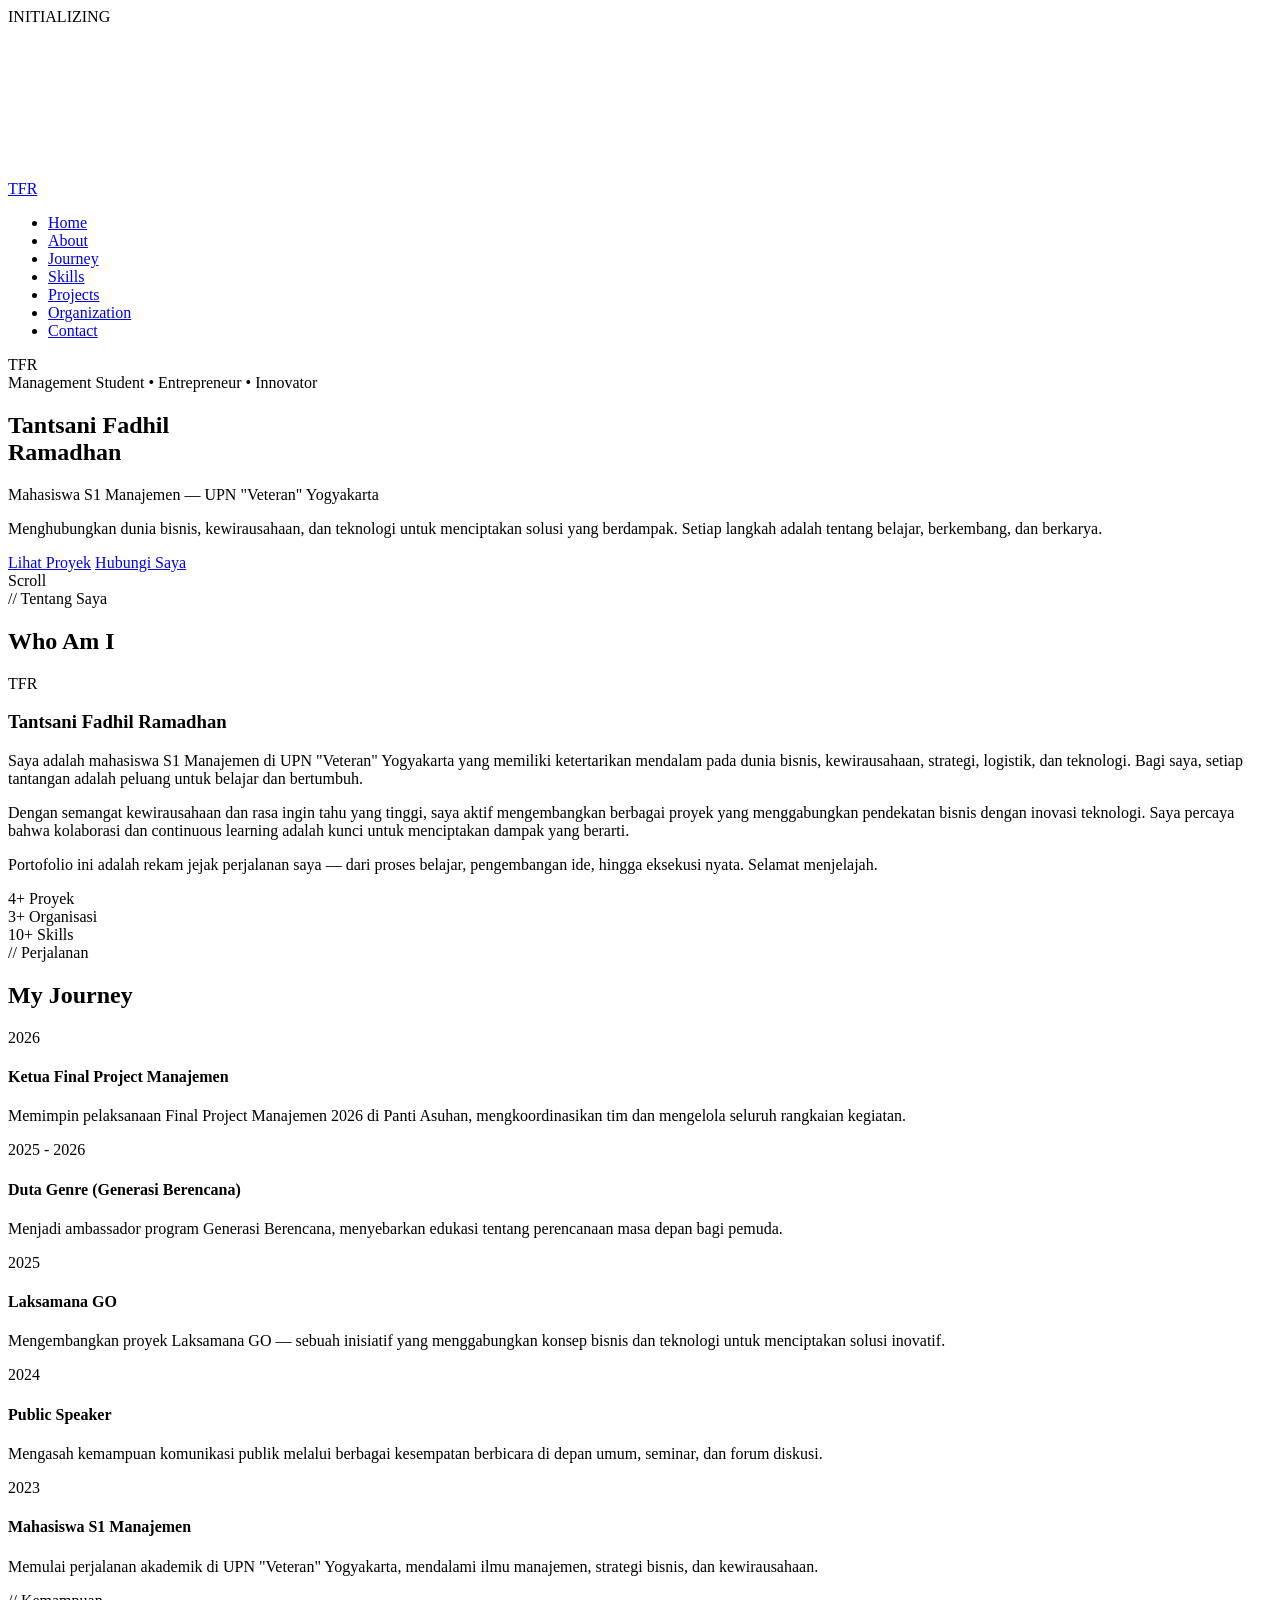
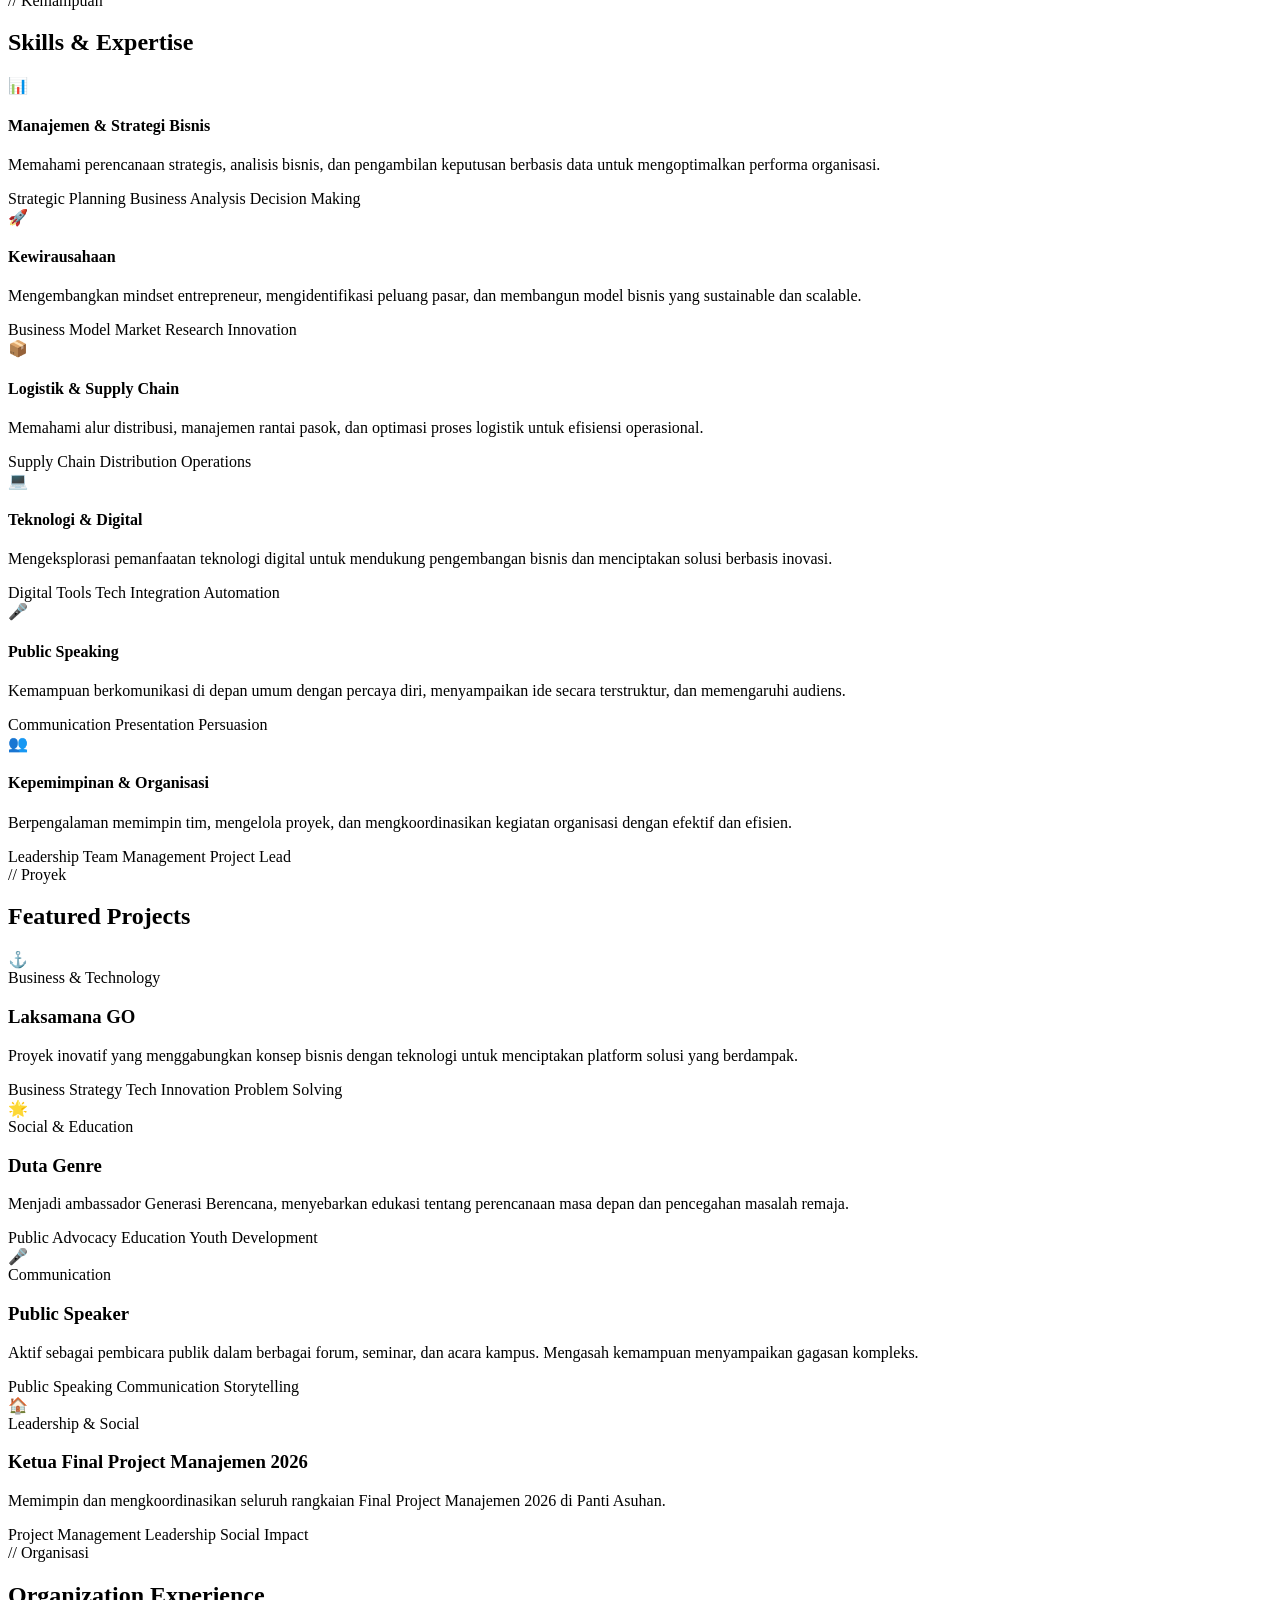
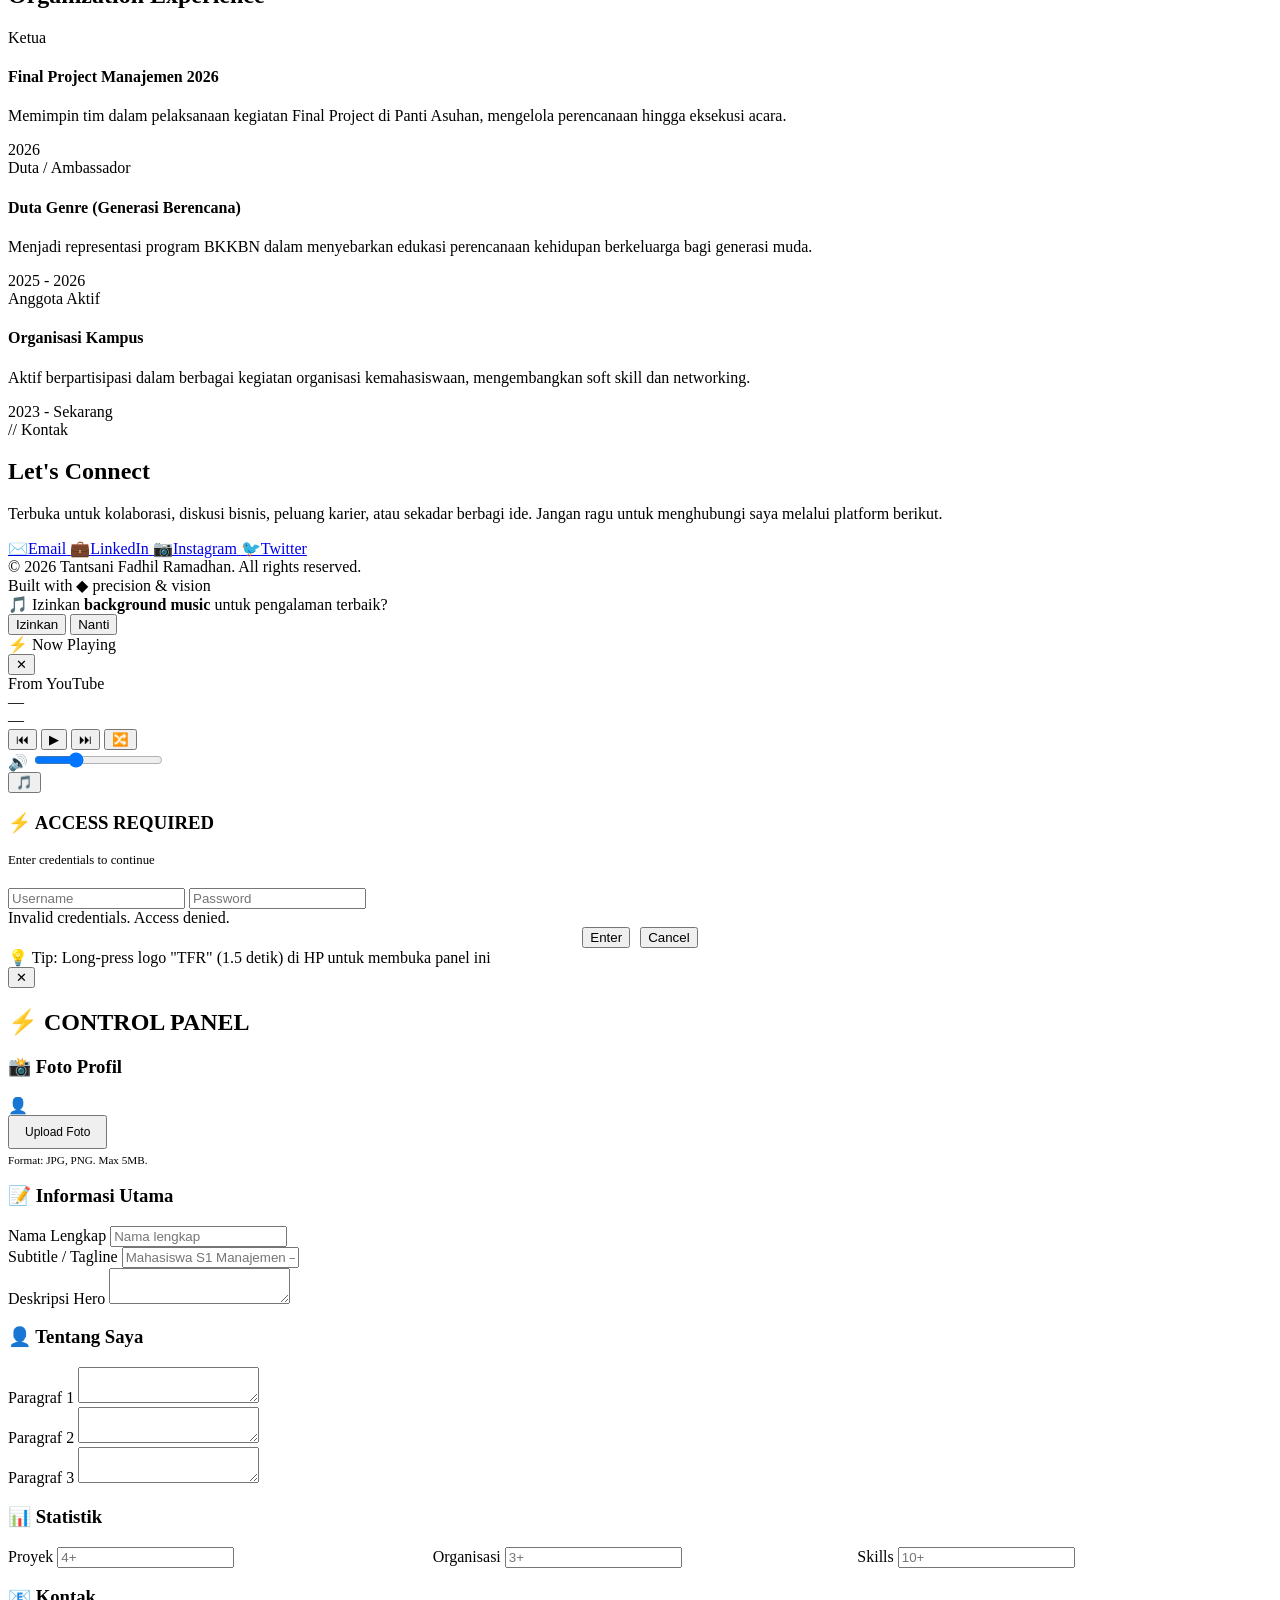
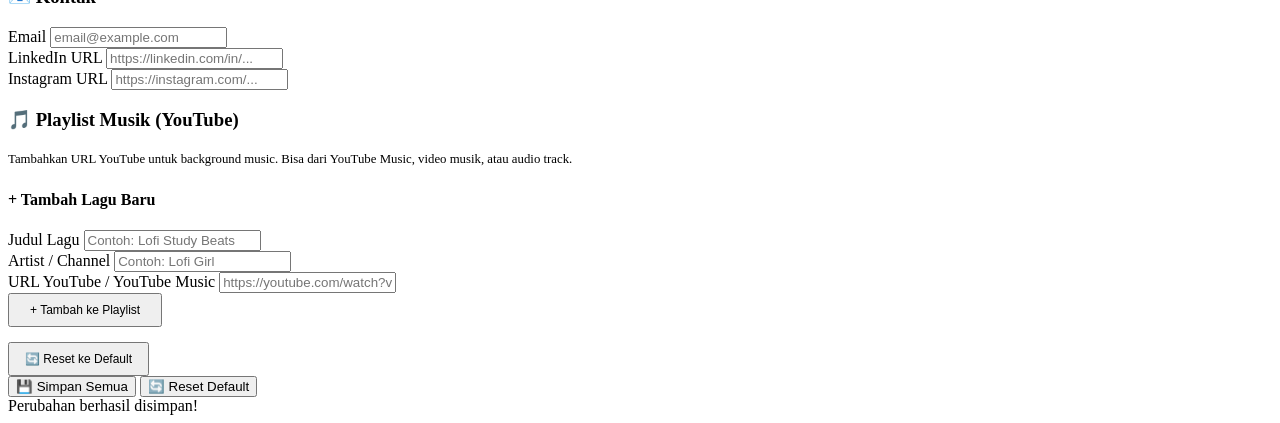
==== commit 375bfe43: "Rename Qwen_html_20261127_ah32prhog.html to index.html" ====
--- a/index.html
+++ b/index.html
@@ -1,2198 +1,573 @@
-<!DOCTYPE html>
-<html lang="id">
-<head>
-    <meta charset="UTF-8">
-    <meta name="viewport" content="width=device-width, initial-scale=1.0">
-    <title>Tantsani Fadhil Ramadhan | Portfolio</title>
-    <link href="https://fonts.googleapis.com/css2?family=Orbitron:wght@400;500;600;700;800;900&family=Rajdhani:wght@300;400;500;600;700&family=Space+Grotesk:wght@300;400;500;600;700&display=swap" rel="stylesheet">
-    <style>
-        :root {
-            --black: #0a0a0a;
-            --black-light: #111111;
-            --black-lighter: #1a1a1a;
-            --silver: #c0c0c0;
-            --silver-light: #e8e8e8;
-            --silver-dark: #808080;
-            --neon: #00ff88;
-            --neon-dim: #00cc6a;
-            --neon-glow: rgba(0, 255, 136, 0.3);
-            --neon-glow-strong: rgba(0, 255, 136, 0.6);
-            --glass: rgba(255, 255, 255, 0.03);
-            --glass-border: rgba(255, 255, 255, 0.08);
-        }
-
-        * {
-            margin: 0;
-            padding: 0;
-            box-sizing: border-box;
-        }
-
-        html {
-            scroll-behavior: smooth;
-        }
-
-        body {
-            font-family: 'Space Grotesk', sans-serif;
-            background: var(--black);
-            color: var(--silver);
-            overflow-x: hidden;
-            line-height: 1.6;
-        }
-
-        /* Scrollbar */
-        ::-webkit-scrollbar {
-            width: 6px;
-        }
-        ::-webkit-scrollbar-track {
-            background: var(--black);
-        }
-        ::-webkit-scrollbar-thumb {
-            background: var(--neon-dim);
-            border-radius: 3px;
-        }
-
-        /* Particle Canvas */
-        #particles-canvas {
-            position: fixed;
-            top: 0;
-            left: 0;
-            width: 100%;
-            height: 100%;
-            z-index: 0;
-            pointer-events: none;
-        }
-
-        /* Grid Background */
-        .grid-bg {
-            position: fixed;
-            top: 0;
-            left: 0;
-            width: 100%;
-            height: 100%;
-            background-image: 
-                linear-gradient(rgba(0, 255, 136, 0.03) 1px, transparent 1px),
-                linear-gradient(90deg, rgba(0, 255, 136, 0.03) 1px, transparent 1px);
-            background-size: 50px 50px;
-            z-index: 0;
-            pointer-events: none;
-        }
-
-        /* Navigation */
-        .navbar {
-            position: fixed;
-            top: 0;
-            left: 0;
-            width: 100%;
-            z-index: 1000;
-            padding: 20px 60px;
-            display: flex;
-            justify-content: space-between;
-            align-items: center;
-            transition: all 0.4s ease;
-            backdrop-filter: blur(0px);
-        }
-
-        .navbar.scrolled {
-            padding: 15px 60px;
-            background: rgba(10, 10, 10, 0.9);
-            backdrop-filter: blur(20px);
-            border-bottom: 1px solid var(--glass-border);
-        }
-
-        .nav-logo {
-            font-family: 'Orbitron', sans-serif;
-            font-size: 1.2rem;
-            font-weight: 700;
-            color: var(--neon);
-            text-decoration: none;
-            letter-spacing: 2px;
-            text-shadow: 0 0 10px var(--neon-glow);
-        }
-
-        .nav-links {
-            display: flex;
-            list-style: none;
-            gap: 40px;
-        }
-
-        .nav-links a {
-            color: var(--silver);
-            text-decoration: none;
-            font-size: 0.85rem;
-            font-weight: 500;
-            letter-spacing: 1px;
-            text-transform: uppercase;
-            transition: all 0.3s ease;
-            position: relative;
-        }
-
-        .nav-links a::after {
-            content: '';
-            position: absolute;
-            bottom: -5px;
-            left: 0;
-            width: 0;
-            height: 1px;
-            background: var(--neon);
-            transition: width 0.3s ease;
-            box-shadow: 0 0 5px var(--neon-glow);
-        }
-
-        .nav-links a:hover {
-            color: var(--neon);
-        }
-
-        .nav-links a:hover::after {
-            width: 100%;
-        }
-
-        .nav-toggle {
-            display: none;
-            flex-direction: column;
-            gap: 5px;
-            cursor: pointer;
-            z-index: 1001;
-        }
-
-        .nav-toggle span {
-            width: 25px;
-            height: 2px;
-            background: var(--neon);
-            transition: all 0.3s ease;
-        }
-
-        /* Hero Section */
-        .hero {
-            position: relative;
-            min-height: 100vh;
-            display: flex;
-            align-items: center;
-            justify-content: center;
-            padding: 120px 60px;
-            z-index: 1;
-        }
-
-        .hero-content {
-            text-align: center;
-            max-width: 900px;
-        }
-
-        .hero-badge {
-            display: inline-block;
-            padding: 8px 20px;
-            border: 1px solid var(--neon);
-            border-radius: 30px;
-            font-size: 0.75rem;
-            letter-spacing: 3px;
-            text-transform: uppercase;
-            color: var(--neon);
-            margin-bottom: 30px;
-            animation: pulse-border 2s infinite;
-        }
-
-        @keyframes pulse-border {
-            0%, 100% { box-shadow: 0 0 5px var(--neon-glow); }
-            50% { box-shadow: 0 0 20px var(--neon-glow-strong); }
-        }
-
-        .hero-title {
-            font-family: 'Orbitron', sans-serif;
-            font-size: clamp(2rem, 5vw, 4rem);
-            font-weight: 800;
-            color: var(--silver-light);
-            margin-bottom: 10px;
-            line-height: 1.2;
-        }
-
-        .hero-title .highlight {
-            color: var(--neon);
-            text-shadow: 0 0 30px var(--neon-glow);
-        }
-
-        .hero-subtitle {
-            font-family: 'Rajdhani', sans-serif;
-            font-size: clamp(1rem, 2vw, 1.4rem);
-            color: var(--silver-dark);
-            margin-bottom: 20px;
-            font-weight: 400;
-            letter-spacing: 2px;
-        }
-
-        .hero-description {
-            font-size: 1rem;
-            color: var(--silver-dark);
-            max-width: 600px;
-            margin: 0 auto 40px;
-            line-height: 1.8;
-        }
-
-        .hero-cta {
-            display: flex;
-            gap: 20px;
-            justify-content: center;
-            flex-wrap: wrap;
-        }
-
-        .btn-primary {
-            padding: 14px 35px;
-            background: var(--neon);
-            color: var(--black);
-            border: none;
-            border-radius: 4px;
-            font-family: 'Space Grotesk', sans-serif;
-            font-size: 0.85rem;
-            font-weight: 600;
-            letter-spacing: 1px;
-            text-transform: uppercase;
-            cursor: pointer;
-            transition: all 0.3s ease;
-            text-decoration: none;
-            display: inline-block;
-        }
-
-        .btn-primary:hover {
-            box-shadow: 0 0 30px var(--neon-glow-strong);
-            transform: translateY(-2px);
-        }
-
-        .btn-secondary {
-            padding: 14px 35px;
-            background: transparent;
-            color: var(--silver);
-            border: 1px solid var(--silver-dark);
-            border-radius: 4px;
-            font-family: 'Space Grotesk', sans-serif;
-            font-size: 0.85rem;
-            font-weight: 500;
-            letter-spacing: 1px;
-            text-transform: uppercase;
-            cursor: pointer;
-            transition: all 0.3s ease;
-            text-decoration: none;
-            display: inline-block;
-        }
-
-        .btn-secondary:hover {
-            border-color: var(--neon);
-            color: var(--neon);
-            box-shadow: 0 0 15px var(--neon-glow);
-        }
-
-        .scroll-indicator {
-            position: absolute;
-            bottom: 40px;
-            left: 50%;
-            transform: translateX(-50%);
-            display: flex;
-            flex-direction: column;
-            align-items: center;
-            gap: 10px;
-            animation: float 3s ease-in-out infinite;
-        }
-
-        .scroll-indicator span {
-            font-size: 0.7rem;
-            letter-spacing: 2px;
-            text-transform: uppercase;
-            color: var(--silver-dark);
-        }
-
-        .scroll-indicator .arrow {
-            width: 1px;
-            height: 40px;
-            background: linear-gradient(to bottom, var(--neon), transparent);
-        }
-
-        @keyframes float {
-            0%, 100% { transform: translateX(-50%) translateY(0); }
-            50% { transform: translateX(-50%) translateY(10px); }
-        }
-
-        /* Sections */
-        section {
-            position: relative;
-            z-index: 1;
-            padding: 120px 60px;
-        }
-
-        .section-header {
-            text-align: center;
-            margin-bottom: 80px;
-        }
-
-        .section-tag {
-            font-family: 'Orbitron', sans-serif;
-            font-size: 0.7rem;
-            letter-spacing: 4px;
-            text-transform: uppercase;
-            color: var(--neon);
-            margin-bottom: 15px;
-            display: block;
-        }
-
-        .section-title {
-            font-family: 'Orbitron', sans-serif;
-            font-size: clamp(1.5rem, 3vw, 2.5rem);
-            font-weight: 700;
-            color: var(--silver-light);
-            margin-bottom: 15px;
-        }
-
-        .section-line {
-            width: 60px;
-            height: 2px;
-            background: var(--neon);
-            margin: 0 auto;
-            box-shadow: 0 0 10px var(--neon-glow);
-        }
-
-        /* About Section */
-        .about-grid {
-            display: grid;
-            grid-template-columns: 1fr 1.5fr;
-            gap: 80px;
-            max-width: 1200px;
-            margin: 0 auto;
-            align-items: center;
-        }
-
-        .about-image {
-            position: relative;
-        }
-
-        .about-image .image-frame {
-            width: 100%;
-            aspect-ratio: 3/4;
-            background: var(--black-lighter);
-            border: 1px solid var(--glass-border);
-            border-radius: 8px;
-            overflow: hidden;
-            position: relative;
-        }
-
-        .about-image .image-frame img {
-            width: 100%;
-            height: 100%;
-            object-fit: cover;
-        }
-
-        .about-image .image-frame::before {
-            content: '';
-            position: absolute;
-            top: -2px;
-            left: -2px;
-            right: -2px;
-            bottom: -2px;
-            background: linear-gradient(45deg, var(--neon), transparent, var(--neon));
-            border-radius: 10px;
-            z-index: -1;
-            opacity: 0.5;
-        }
-
-        .about-image .decoration {
-            position: absolute;
-            top: -20px;
-            right: -20px;
-            width: 100px;
-            height: 100px;
-            border: 1px solid var(--neon);
-            border-radius: 4px;
-            opacity: 0.3;
-        }
-
-        .about-text h3 {
-            font-family: 'Orbitron', sans-serif;
-            font-size: 1.5rem;
-            color: var(--silver-light);
-            margin-bottom: 20px;
-        }
-
-        .about-text p {
-            color: var(--silver-dark);
-            margin-bottom: 15px;
-            line-height: 1.8;
-            font-size: 0.95rem;
-        }
-
-        .about-stats {
-            display: grid;
-            grid-template-columns: repeat(3, 1fr);
-            gap: 20px;
-            margin-top: 40px;
-        }
-
-        .stat-item {
-            text-align: center;
-            padding: 20px;
-            background: var(--glass);
-            border: 1px solid var(--glass-border);
-            border-radius: 8px;
-        }
-
-        .stat-number {
-            font-family: 'Orbitron', sans-serif;
-            font-size: 1.8rem;
-            font-weight: 700;
-            color: var(--neon);
-            display: block;
-        }
-
-        .stat-label {
-            font-size: 0.75rem;
-            letter-spacing: 1px;
-            text-transform: uppercase;
-            color: var(--silver-dark);
-            margin-top: 5px;
-        }
-
-        /* Timeline */
-        .timeline {
-            max-width: 800px;
-            margin: 0 auto;
-            position: relative;
-        }
-
-        .timeline::before {
-            content: '';
-            position: absolute;
-            left: 50%;
-            top: 0;
-            bottom: 0;
-            width: 1px;
-            background: linear-gradient(to bottom, transparent, var(--neon), transparent);
-        }
-
-        .timeline-item {
-            display: flex;
-            margin-bottom: 60px;
-            position: relative;
-        }
-
-        .timeline-item:nth-child(odd) {
-            flex-direction: row-reverse;
-            text-align: right;
-        }
-
-        .timeline-content {
-            width: 45%;
-            padding: 30px;
-            background: var(--glass);
-            border: 1px solid var(--glass-border);
-            border-radius: 8px;
-            transition: all 0.3s ease;
-        }
-
-        .timeline-content:hover {
-            border-color: var(--neon);
-            box-shadow: 0 0 20px var(--neon-glow);
-            transform: translateY(-5px);
-        }
-
-        .timeline-dot {
-            position: absolute;
-            left: 50%;
-            top: 30px;
-            transform: translateX(-50%);
-            width: 12px;
-            height: 12px;
-            background: var(--neon);
-            border-radius: 50%;
-            box-shadow: 0 0 15px var(--neon-glow-strong);
-        }
-
-        .timeline-year {
-            font-family: 'Orbitron', sans-serif;
-            font-size: 0.8rem;
-            color: var(--neon);
-            margin-bottom: 10px;
-            letter-spacing: 2px;
-        }
-
-        .timeline-title {
-            font-family: 'Rajdhani', sans-serif;
-            font-size: 1.2rem;
-            font-weight: 600;
-            color: var(--silver-light);
-            margin-bottom: 8px;
-        }
-
-        .timeline-desc {
-            font-size: 0.85rem;
-            color: var(--silver-dark);
-            line-height: 1.6;
-        }
-
-        /* Skills */
-        .skills-grid {
-            display: grid;
-            grid-template-columns: repeat(auto-fit, minmax(300px, 1fr));
-            gap: 30px;
-            max-width: 1200px;
-            margin: 0 auto;
-        }
-
-        .skill-card {
-            padding: 40px 30px;
-            background: var(--glass);
-            border: 1px solid var(--glass-border);
-            border-radius: 8px;
-            transition: all 0.4s ease;
-            position: relative;
-            overflow: hidden;
-        }
-
-        .skill-card::before {
-            content: '';
-            position: absolute;
-            top: 0;
-            left: 0;
-            width: 100%;
-            height: 2px;
-            background: linear-gradient(90deg, transparent, var(--neon), transparent);
-            opacity: 0;
-            transition: opacity 0.3s ease;
-        }
-
-        .skill-card:hover::before {
-            opacity: 1;
-        }
-
-        .skill-card:hover {
-            border-color: rgba(0, 255, 136, 0.2);
-            transform: translateY(-5px);
-            box-shadow: 0 20px 40px rgba(0, 0, 0, 0.3);
-        }
-
-        .skill-icon {
-            width: 50px;
-            height: 50px;
-            display: flex;
-            align-items: center;
-            justify-content: center;
-            border: 1px solid var(--neon);
-            border-radius: 8px;
-            margin-bottom: 20px;
-            font-size: 1.5rem;
-            color: var(--neon);
-        }
-
-        .skill-card h4 {
-            font-family: 'Rajdhani', sans-serif;
-            font-size: 1.2rem;
-            font-weight: 600;
-            color: var(--silver-light);
-            margin-bottom: 10px;
-        }
-
-        .skill-card p {
-            font-size: 0.85rem;
-            color: var(--silver-dark);
-            line-height: 1.6;
-        }
-
-        .skill-tags {
-            display: flex;
-            flex-wrap: wrap;
-            gap: 8px;
-            margin-top: 15px;
-        }
-
-        .skill-tag {
-            padding: 4px 12px;
-            background: rgba(0, 255, 136, 0.05);
-            border: 1px solid rgba(0, 255, 136, 0.2);
-            border-radius: 20px;
-            font-size: 0.7rem;
-            color: var(--neon);
-            letter-spacing: 0.5px;
-        }
-
-        /* Projects */
-        .projects-grid {
-            display: grid;
-            grid-template-columns: repeat(auto-fit, minmax(350px, 1fr));
-            gap: 30px;
-            max-width: 1200px;
-            margin: 0 auto;
-        }
-
-        .project-card {
-            background: var(--glass);
-            border: 1px solid var(--glass-border);
-            border-radius: 12px;
-            overflow: hidden;
-            transition: all 0.4s ease;
-            position: relative;
-        }
-
-        .project-card:hover {
-            border-color: rgba(0, 255, 136, 0.3);
-            transform: translateY(-8px);
-            box-shadow: 0 30px 60px rgba(0, 0, 0, 0.4);
-        }
-
-        .project-image {
-            width: 100%;
-            height: 200px;
-            background: var(--black-lighter);
-            position: relative;
-            overflow: hidden;
-            display: flex;
-            align-items: center;
-            justify-content: center;
-        }
-
-        .project-image .project-icon {
-            font-size: 3rem;
-            color: var(--neon);
-            opacity: 0.5;
-        }
-
-        .project-image::after {
-            content: '';
-            position: absolute;
-            bottom: 0;
-            left: 0;
-            width: 100%;
-            height: 50%;
-            background: linear-gradient(to top, var(--black-lighter), transparent);
-        }
-
-        .project-info {
-            padding: 30px;
-        }
-
-        .project-category {
-            font-size: 0.7rem;
-            letter-spacing: 2px;
-            text-transform: uppercase;
-            color: var(--neon);
-            margin-bottom: 10px;
-        }
-
-        .project-title {
-            font-family: 'Rajdhani', sans-serif;
-            font-size: 1.4rem;
-            font-weight: 700;
-            color: var(--silver-light);
-            margin-bottom: 12px;
-        }
-
-        .project-desc {
-            font-size: 0.85rem;
-            color: var(--silver-dark);
-            line-height: 1.7;
-            margin-bottom: 20px;
-        }
-
-        .project-tech {
-            display: flex;
-            flex-wrap: wrap;
-            gap: 8px;
-        }
-
-        .project-tech span {
-            padding: 4px 10px;
-            background: rgba(0, 255, 136, 0.05);
-            border: 1px solid rgba(0, 255, 136, 0.15);
-            border-radius: 3px;
-            font-size: 0.7rem;
-            color: var(--neon-dim);
-        }
-
-        /* Organization */
-        .org-grid {
-            display: grid;
-            grid-template-columns: repeat(auto-fit, minmax(280px, 1fr));
-            gap: 25px;
-            max-width: 1200px;
-            margin: 0 auto;
-        }
-
-        .org-card {
-            padding: 30px;
-            background: var(--glass);
-            border: 1px solid var(--glass-border);
-            border-radius: 8px;
-            transition: all 0.3s ease;
-            position: relative;
-        }
-
-        .org-card:hover {
-            border-color: rgba(0, 255, 136, 0.2);
-            transform: translateY(-3px);
-        }
-
-        .org-card .org-role {
-            font-family: 'Orbitron', sans-serif;
-            font-size: 0.7rem;
-            color: var(--neon);
-            letter-spacing: 2px;
-            text-transform: uppercase;
-            margin-bottom: 10px;
-        }
-
-        .org-card h4 {
-            font-family: 'Rajdhani', sans-serif;
-            font-size: 1.2rem;
-            font-weight: 600;
-            color: var(--silver-light);
-            margin-bottom: 8px;
-        }
-
-        .org-card p {
-            font-size: 0.85rem;
-            color: var(--silver-dark);
-            line-height: 1.6;
-        }
-
-        .org-card .org-period {
-            margin-top: 15px;
-            font-size: 0.75rem;
-            color: var(--silver-dark);
-            opacity: 0.7;
-        }
-
-        /* Contact */
-        .contact-container {
-            max-width: 800px;
-            margin: 0 auto;
-            text-align: center;
-        }
-
-        .contact-text {
-            font-size: 1.1rem;
-            color: var(--silver-dark);
-            margin-bottom: 40px;
-            line-height: 1.8;
-        }
-
-        .contact-links {
-            display: flex;
-            justify-content: center;
-            gap: 30px;
-            flex-wrap: wrap;
-        }
-
-        .contact-link {
-            display: flex;
-            align-items: center;
-            gap: 10px;
-            padding: 15px 25px;
-            background: var(--glass);
-            border: 1px solid var(--glass-border);
-            border-radius: 8px;
-            color: var(--silver);
-            text-decoration: none;
-            transition: all 0.3s ease;
-            font-size: 0.9rem;
-        }
-
-        .contact-link:hover {
-            border-color: var(--neon);
-            color: var(--neon);
-            box-shadow: 0 0 20px var(--neon-glow);
-        }
-
-        .contact-link .icon {
-            font-size: 1.2rem;
-        }
-
-        /* Footer */
-        .footer {
-            position: relative;
-            z-index: 1;
-            padding: 40px 60px;
-            border-top: 1px solid var(--glass-border);
-            display: flex;
-            justify-content: space-between;
-            align-items: center;
-        }
-
-        .footer-text {
-            font-size: 0.8rem;
-            color: var(--silver-dark);
-        }
-
-        .footer-text .neon {
-            color: var(--neon);
-        }
-
-        /* Admin Panel - Secret */
-        .admin-overlay {
-            display: none;
-            position: fixed;
-            top: 0;
-            left: 0;
-            width: 100%;
-            height: 100%;
-            background: rgba(0, 0, 0, 0.95);
-            z-index: 10000;
-            backdrop-filter: blur(20px);
-            overflow-y: auto;
-        }
-
-        .admin-overlay.active {
-            display: flex;
-            align-items: flex-start;
-            justify-content: center;
-            padding: 40px 20px;
-        }
-
-        .admin-panel {
-            width: 100%;
-            max-width: 700px;
-            background: var(--black-lighter);
-            border: 1px solid var(--neon);
-            border-radius: 12px;
-            padding: 40px;
-            box-shadow: 0 0 50px var(--neon-glow);
-            position: relative;
-        }
-
-        .admin-panel h2 {
-            font-family: 'Orbitron', sans-serif;
-            font-size: 1.3rem;
-            color: var(--neon);
-            margin-bottom: 30px;
-            text-align: center;
-            letter-spacing: 2px;
-        }
-
-        .admin-close {
-            position: absolute;
-            top: 20px;
-            right: 20px;
-            width: 35px;
-            height: 35px;
-            border: 1px solid var(--silver-dark);
-            border-radius: 50%;
-            background: transparent;
-            color: var(--silver);
-            font-size: 1.2rem;
-            cursor: pointer;
-            display: flex;
-            align-items: center;
-            justify-content: center;
-            transition: all 0.3s ease;
-        }
-
-        .admin-close:hover {
-            border-color: #ff4444;
-            color: #ff4444;
-        }
-
-        .admin-section {
-            margin-bottom: 30px;
-            padding-bottom: 30px;
-            border-bottom: 1px solid var(--glass-border);
-        }
-
-        .admin-section:last-child {
-            border-bottom: none;
-            margin-bottom: 0;
-        }
-
-        .admin-section h3 {
-            font-family: 'Rajdhani', sans-serif;
-            font-size: 1.1rem;
-            color: var(--silver-light);
-            margin-bottom: 15px;
-        }
-
-        .admin-field {
-            margin-bottom: 15px;
-        }
-
-        .admin-field label {
-            display: block;
-            font-size: 0.8rem;
-            color: var(--silver-dark);
-            margin-bottom: 5px;
-            letter-spacing: 0.5px;
-        }
-
-        .admin-field input,
-        .admin-field textarea {
-            width: 100%;
-            padding: 12px 15px;
-            background: var(--black);
-            border: 1px solid var(--glass-border);
-            border-radius: 6px;
-            color: var(--silver-light);
-            font-family: 'Space Grotesk', sans-serif;
-            font-size: 0.9rem;
-            transition: border-color 0.3s ease;
-        }
-
-        .admin-field input:focus,
-        .admin-field textarea:focus {
-            outline: none;
-            border-color: var(--neon);
-        }
-
-        .admin-field textarea {
-            min-height: 100px;
-            resize: vertical;
-        }
-
-        .admin-photo-upload {
-            display: flex;
-            align-items: center;
-            gap: 20px;
-        }
-
-        .admin-photo-preview {
-            width: 80px;
-            height: 80px;
-            border-radius: 50%;
-            background: var(--black);
-            border: 2px solid var(--neon);
-            overflow: hidden;
-            display: flex;
-            align-items: center;
-            justify-content: center;
-        }
-
-        .admin-photo-preview img {
-            width: 100%;
-            height: 100%;
-            object-fit: cover;
-        }
-
-        .admin-photo-preview .placeholder {
-            font-size: 2rem;
-            color: var(--neon);
-        }
-
-        .admin-btn {
-            padding: 12px 30px;
-            background: var(--neon);
-            color: var(--black);
-            border: none;
-            border-radius: 6px;
-            font-family: 'Space Grotesk', sans-serif;
-            font-size: 0.85rem;
-            font-weight: 600;
-            cursor: pointer;
-            transition: all 0.3s ease;
-            letter-spacing: 1px;
-            text-transform: uppercase;
-        }
-
-        .admin-btn:hover {
-            box-shadow: 0 0 25px var(--neon-glow-strong);
-        }
-
-        .admin-btn-secondary {
-            background: transparent;
-            border: 1px solid var(--silver-dark);
-            color: var(--silver);
-        }
-
-        .admin-btn-secondary:hover {
-            border-color: var(--neon);
-            color: var(--neon);
-            box-shadow: 0 0 15px var(--neon-glow);
-        }
-
-        .admin-actions {
-            display: flex;
-            gap: 15px;
-            margin-top: 20px;
-        }
-
-        /* Login Modal */
-        .login-modal {
-            display: none;
-            position: fixed;
-            top: 0;
-            left: 0;
-            width: 100%;
-            height: 100%;
-            background: rgba(0, 0, 0, 0.95);
-            z-index: 9999;
-            backdrop-filter: blur(20px);
-            align-items: center;
-            justify-content: center;
-        }
-
-        .login-modal.active {
-            display: flex;
-        }
-
-        .login-box {
-            width: 100%;
-            max-width: 400px;
-            padding: 40px;
-            background: var(--black-lighter);
-            border: 1px solid var(--glass-border);
-            border-radius: 12px;
-            text-align: center;
-        }
-
-        .login-box h3 {
-            font-family: 'Orbitron', sans-serif;
-            font-size: 1rem;
-            color: var(--neon);
-            margin-bottom: 20px;
-            letter-spacing: 2px;
-        }
-
-        .login-box input {
-            width: 100%;
-            padding: 12px 15px;
-            background: var(--black);
-            border: 1px solid var(--glass-border);
-            border-radius: 6px;
-            color: var(--silver-light);
-            font-family: 'Space Grotesk', sans-serif;
-            font-size: 0.9rem;
-            margin-bottom: 15px;
-            transition: border-color 0.3s ease;
-        }
-
-        .login-box input:focus {
-            outline: none;
-            border-color: var(--neon);
-        }
-
-        .login-error {
-            color: #ff4444;
-            font-size: 0.8rem;
-            margin-bottom: 10px;
-            display: none;
-        }
-
-        /* Animations */
-        .fade-in {
-            opacity: 0;
-            transform: translateY(30px);
-            transition: all 0.8s ease;
-        }
-
-        .fade-in.visible {
-            opacity: 1;
-            transform: translateY(0);
-        }
-
-        /* Glitch Effect */
-        .glitch {
-            position: relative;
-        }
-
-        .glitch::before,
-        .glitch::after {
-            content: attr(data-text);
-            position: absolute;
-            top: 0;
-            left: 0;
-            width: 100%;
-            height: 100%;
-        }
-
-        .glitch::before {
-            animation: glitch-1 2s infinite linear alternate-reverse;
-            clip-path: polygon(0 0, 100% 0, 100% 35%, 0 35%);
-            color: var(--neon);
-            opacity: 0.5;
-        }
-
-        .glitch::after {
-            animation: glitch-2 3s infinite linear alternate-reverse;
-            clip-path: polygon(0 65%, 100% 65%, 100% 100%, 0 100%);
-            color: #ff0055;
-            opacity: 0.3;
-        }
-
-        @keyframes glitch-1 {
-            0%, 100% { transform: translateX(0); }
-            20% { transform: translateX(-2px); }
-            40% { transform: translateX(2px); }
-            60% { transform: translateX(-1px); }
-            80% { transform: translateX(1px); }
-        }
-
-        @keyframes glitch-2 {
-            0%, 100% { transform: translateX(0); }
-            20% { transform: translateX(2px); }
-            40% { transform: translateX(-2px); }
-            60% { transform: translateX(1px); }
-            80% { transform: translateX(-1px); }
-        }
-
-        /* Responsive */
-        @media (max-width: 968px) {
-            .navbar {
-                padding: 20px 30px;
-            }
-
-            .nav-links {
-                display: none;
-                position: fixed;
-                top: 0;
-                left: 0;
-                width: 100%;
-                height: 100vh;
-                background: var(--black);
-                flex-direction: column;
-                align-items: center;
-                justify-content: center;
-                gap: 30px;
-            }
-
-            .nav-links.active {
-                display: flex;
-            }
-
-            .nav-toggle {
-                display: flex;
-            }
-
-            section {
-                padding: 80px 30px;
-            }
-
-            .hero {
-                padding: 120px 30px;
-            }
-
-            .about-grid {
-                grid-template-columns: 1fr;
-                gap: 40px;
-            }
-
-            .about-image {
-                max-width: 300px;
-                margin: 0 auto;
-            }
-
-            .timeline::before {
-                left: 20px;
-            }
-
-            .timeline-item,
-            .timeline-item:nth-child(odd) {
-                flex-direction: row;
-                text-align: left;
-                padding-left: 50px;
-            }
-
-            .timeline-content {
-                width: 100%;
-            }
-
-            .timeline-dot {
-                left: 20px;
-            }
-
-            .projects-grid {
-                grid-template-columns: 1fr;
-            }
-
-            .footer {
-                flex-direction: column;
-                gap: 15px;
-                text-align: center;
-                padding: 30px;
-            }
-        }
-
-        @media (max-width: 480px) {
-            .about-stats {
-                grid-template-columns: 1fr;
-            }
-
-            .hero-cta {
-                flex-direction: column;
-                align-items: center;
-            }
-
-            .contact-links {
-                flex-direction: column;
-                align-items: center;
-            }
-        }
-
-        /* Secret trigger area - invisible */
-        .secret-trigger {
-            position: fixed;
-            bottom: 10px;
-            right: 10px;
-            width: 20px;
-            height: 20px;
-            z-index: 999;
-            cursor: default;
-            opacity: 0;
-        }
-
-        /* Toast notification */
-        .toast {
-            position: fixed;
-            bottom: 30px;
-            left: 50%;
-            transform: translateX(-50%) translateY(100px);
-            padding: 15px 30px;
-            background: var(--black-lighter);
-            border: 1px solid var(--neon);
-            border-radius: 8px;
-            color: var(--neon);
-            font-size: 0.85rem;
-            z-index: 99999;
-            transition: transform 0.4s ease;
-            box-shadow: 0 0 20px var(--neon-glow);
-        }
-
-        .toast.show {
-            transform: translateX(-50%) translateY(0);
-        }
-
-        /* Profile image in hero */
-        .hero-profile-img {
-            width: 150px;
-            height: 150px;
-            border-radius: 50%;
-            border: 2px solid var(--neon);
-            margin: 0 auto 30px;
-            overflow: hidden;
-            box-shadow: 0 0 30px var(--neon-glow);
-            display: flex;
-            align-items: center;
-            justify-content: center;
-            background: var(--black-lighter);
-        }
-
-        .hero-profile-img img {
-            width: 100%;
-            height: 100%;
-            object-fit: cover;
-        }
-
-        .hero-profile-img .initials {
-            font-family: 'Orbitron', sans-serif;
-            font-size: 2.5rem;
-            color: var(--neon);
-            font-weight: 700;
-        }
-
-        /* Typing effect */
-        .typing-text {
-            border-right: 2px solid var(--neon);
-            animation: blink-cursor 0.8s step-end infinite;
-            display: inline;
-        }
-
-        @keyframes blink-cursor {
-            0%, 100% { border-color: var(--neon); }
-            50% { border-color: transparent; }
-        }
-
-        /* Loading screen */
-        .loading-screen {
-            position: fixed;
-            top: 0;
-            left: 0;
-            width: 100%;
-            height: 100%;
-            background: var(--black);
-            z-index: 99999;
-            display: flex;
-            align-items: center;
-            justify-content: center;
-            flex-direction: column;
-            gap: 20px;
-            transition: opacity 0.5s ease, visibility 0.5s ease;
-        }
-
-        .loading-screen.hidden {
-            opacity: 0;
-            visibility: hidden;
-        }
-
-        .loading-bar {
-            width: 200px;
-            height: 2px;
-            background: var(--black-lighter);
-            border-radius: 2px;
-            overflow: hidden;
-        }
-
-        .loading-bar-fill {
-            width: 0%;
-            height: 100%;
-            background: var(--neon);
-            box-shadow: 0 0 10px var(--neon);
-            animation: loading 1.5s ease forwards;
-        }
-
-        @keyframes loading {
-            0% { width: 0%; }
-            50% { width: 70%; }
-            100% { width: 100%; }
-        }
-
-        .loading-text {
-            font-family: 'Orbitron', sans-serif;
-            font-size: 0.7rem;
-            color: var(--neon);
-            letter-spacing: 4px;
-            text-transform: uppercase;
-        }
-    </style>
-</head>
-<body>
-    <!-- Loading Screen -->
-    <div class="loading-screen" id="loadingScreen">
-        <div class="loading-text">INITIALIZING</div>
-        <div class="loading-bar">
-            <div class="loading-bar-fill"></div>
-        </div>
-    </div>
-
-    <!-- Background Elements -->
-    <canvas id="particles-canvas"></canvas>
-    <div class="grid-bg"></div>
-
-    <!-- Navigation -->
-    <nav class="navbar" id="navbar">
-        <a href="#" class="nav-logo">TFR</a>
-        <ul class="nav-links" id="navLinks">
-            <li><a href="#home" onclick="closeNav()">Home</a></li>
-            <li><a href="#about" onclick="closeNav()">About</a></li>
-            <li><a href="#journey" onclick="closeNav()">Journey</a></li>
-            <li><a href="#skills" onclick="closeNav()">Skills</a></li>
-            <li><a href="#projects" onclick="closeNav()">Projects</a></li>
-            <li><a href="#organization" onclick="closeNav()">Organization</a></li>
-            <li><a href="#contact" onclick="closeNav()">Contact</a></li>
-        </ul>
-        <div class="nav-toggle" id="navToggle" onclick="toggleNav()">
-            <span></span>
-            <span></span>
-            <span></span>
-        </div>
-    </nav>
-
-    <!-- Hero Section -->
-    <section class="hero" id="home">
-        <div class="hero-content">
-            <div class="hero-profile-img" id="heroProfileImg">
-                <span class="initials" id="heroInitials">TFR</span>
-            </div>
-            <div class="hero-badge">Management Student • Entrepreneur • Innovator</div>
-            <h1 class="hero-title">
-                <span class="highlight glitch" data-text="Tantsani Fadhil">Tantsani Fadhil</span><br>
-                Ramadhan
-            </h1>
-            <p class="hero-subtitle" id="heroSubtitle">Mahasiswa S1 Manajemen — UPN "Veteran" Yogyakarta</p>
-            <p class="hero-description" id="heroDesc">
-                Menghubungkan dunia bisnis, kewirausahaan, dan teknologi untuk menciptakan solusi yang berdampak. 
-                Setiap langkah adalah tentang belajar, berkembang, dan berkarya.
-            </p>
-            <div class="hero-cta">
-                <a href="#projects" class="btn-primary">Lihat Proyek</a>
-                <a href="#contact" class="btn-secondary">Hubungi Saya</a>
-            </div>
-        </div>
-        <div class="scroll-indicator">
-            <span>Scroll</span>
-            <div class="arrow"></div>
-        </div>
-    </section>
-
-    <!-- About Section -->
-    <section id="about">
-        <div class="section-header fade-in">
-            <span class="section-tag">// Tentang Saya</span>
-            <h2 class="section-title">Who Am I</h2>
-            <div class="section-line"></div>
-        </div>
-        <div class="about-grid">
-            <div class="about-image fade-in">
-                <div class="image-frame">
-                    <img id="aboutPhoto" src="" alt="Tantsani Fadhil Ramadhan" style="display:none;">
-                    <div id="aboutPhotoPlaceholder" style="width:100%;height:100%;display:flex;align-items:center;justify-content:center;background:linear-gradient(135deg, var(--black-lighter), #0d1a0f);">
-                        <span style="font-family:'Orbitron';font-size:4rem;color:var(--neon);opacity:0.3;">TFR</span>
-                    </div>
-                </div>
-                <div class="decoration"></div>
-            </div>
-            <div class="about-text fade-in">
-                <h3 id="aboutTitle">Tantsani Fadhil Ramadhan</h3>
-                <p id="aboutP1">
-                    Saya adalah mahasiswa S1 Manajemen di UPN "Veteran" Yogyakarta yang memiliki ketertarikan mendalam pada dunia bisnis, kewirausahaan, strategi, logistik, dan teknologi. Bagi saya, setiap tantangan adalah peluang untuk belajar dan bertumbuh.
-                </p>
-                <p id="aboutP2">
-                    Dengan semangat kewirausahaan dan rasa ingin tahu yang tinggi, saya aktif mengembangkan berbagai proyek yang menggabungkan pendekatan bisnis dengan inovasi teknologi. Saya percaya bahwa kolaborasi dan continuous learning adalah kunci untuk menciptakan dampak yang berarti.
-                </p>
-                <p id="aboutP3">
-                    Portofolio ini adalah rekam jejak perjalanan saya — dari proses belajar, pengembangan ide, hingga eksekusi nyata. Selamat menjelajah.
-                </p>
-                <div class="about-stats">
-                    <div class="stat-item">
-                        <span class="stat-number" id="statProjects">4+</span>
-                        <span class="stat-label">Proyek</span>
-                    </div>
-                    <div class="stat-item">
-                        <span class="stat-number" id="statOrg">3+</span>
-                        <span class="stat-label">Organisasi</span>
-                    </div>
-                    <div class="stat-item">
-                        <span class="stat-number" id="statSkills">10+</span>
-                        <span class="stat-label">Skills</span>
-                    </div>
-                </div>
-            </div>
-        </div>
-    </section>
-
-    <!-- Journey Section -->
-    <section id="journey">
-        <div class="section-header fade-in">
-            <span class="section-tag">// Perjalanan</span>
-            <h2 class="section-title">My Journey</h2>
-            <div class="section-line"></div>
-        </div>
-        <div class="timeline">
-            <div class="timeline-item fade-in">
-                <div class="timeline-content">
-                    <div class="timeline-year">2026</div>
-                    <h4 class="timeline-title">Ketua Final Project Manajemen</h4>
-                    <p class="timeline-desc">Memimpin pelaksanaan Final Project Manajemen 2026 di Panti Asuhan, mengkoordinasikan tim dan mengelola seluruh rangkaian kegiatan.</p>
-                </div>
-                <div class="timeline-dot"></div>
-            </div>
-            <div class="timeline-item fade-in">
-                <div class="timeline-content">
-                    <div class="timeline-year">2025 - 2026</div>
-                    <h4 class="timeline-title">Duta Genre (Generasi Berencana)</h4>
-                    <p class="timeline-desc">Menjadi代表 dan ambassador program Generasi Berencana, menyebarkan edukasi tentang perencanaan masa depan bagi pemuda.</p>
-                </div>
-                <div class="timeline-dot"></div>
-            </div>
-            <div class="timeline-item fade-in">
-                <div class="timeline-content">
-                    <div class="timeline-year">2025</div>
-                    <h4 class="timeline-title">Laksamana GO</h4>
-                    <p class="timeline-desc">Mengembangkan proyek Laksamana GO — sebuah inisiatif yang menggabungkan konsep bisnis dan teknologi untuk menciptakan solusi inovatif.</p>
-                </div>
-                <div class="timeline-dot"></div>
-            </div>
-            <div class="timeline-item fade-in">
-                <div class="timeline-content">
-                    <div class="timeline-year">2024</div>
-                    <h4 class="timeline-title">Public Speaker</h4>
-                    <p class="timeline-desc">Mengasah kemampuan komunikasi publik melalui berbagai kesempatan berbicara di depan umum, seminar, dan forum diskusi.</p>
-                </div>
-                <div class="timeline-dot"></div>
-            </div>
-            <div class="timeline-item fade-in">
-                <div class="timeline-content">
-                    <div class="timeline-year">2023</div>
-                    <h4 class="timeline-title">Mahasiswa S1 Manajemen</h4>
-                    <p class="timeline-desc">Memulai perjalanan akademik di UPN "Veteran" Yogyakarta, mendalami ilmu manajemen, strategi bisnis, dan kewirausahaan.</p>
-                </div>
-                <div class="timeline-dot"></div>
-            </div>
-        </div>
-    </section>
-
-    <!-- Skills Section -->
-    <section id="skills">
-        <div class="section-header fade-in">
-            <span class="section-tag">// Kemampuan</span>
-            <h2 class="section-title">Skills & Expertise</h2>
-            <div class="section-line"></div>
-        </div>
-        <div class="skills-grid">
-            <div class="skill-card fade-in">
-                <div class="skill-icon">📊</div>
-                <h4>Manajemen & Strategi Bisnis</h4>
-                <p>Memahami perencanaan strategis, analisis bisnis, dan pengambilan keputusan berbasis data untuk mengoptimalkan performa organisasi.</p>
-                <div class="skill-tags">
-                    <span class="skill-tag">Strategic Planning</span>
-                    <span class="skill-tag">Business Analysis</span>
-                    <span class="skill-tag">Decision Making</span>
-                </div>
-            </div>
-            <div class="skill-card fade-in">
-                <div class="skill-icon">🚀</div>
-                <h4>Kewirausahaan</h4>
-                <p>Mengembangkan mindset entrepreneur, mengidentifikasi peluang pasar, dan membangun model bisnis yang sustainable dan scalable.</p>
-                <div class="skill-tags">
-                    <span class="skill-tag">Business Model</span>
-                    <span class="skill-tag">Market Research</span>
-                    <span class="skill-tag">Innovation</span>
-                </div>
-            </div>
-            <div class="skill-card fade-in">
-                <div class="skill-icon">📦</div>
-                <h4>Logistik & Supply Chain</h4>
-                <p>Memahami alur distribusi, manajemen rantai pasok, dan optimasi proses logistik untuk efisiensi operasional.</p>
-                <div class="skill-tags">
-                    <span class="skill-tag">Supply Chain</span>
-                    <span class="skill-tag">Distribution</span>
-                    <span class="skill-tag">Operations</span>
-                </div>
-            </div>
-            <div class="skill-card fade-in">
-                <div class="skill-icon">💻</div>
-                <h4>Teknologi & Digital</h4>
-                <p>Mengeksplorasi pemanfaatan teknologi digital untuk mendukung pengembangan bisnis dan menciptakan solusi berbasis inovasi.</p>
-                <div class="skill-tags">
-                    <span class="skill-tag">Digital Tools</span>
-                    <span class="skill-tag">Tech Integration</span>
-                    <span class="skill-tag">Automation</span>
-                </div>
-            </div>
-            <div class="skill-card fade-in">
-                <div class="skill-icon">🎤</div>
-                <h4>Public Speaking</h4>
-                <p>Kemampuan berkomunikasi di depan umum dengan percaya diri, menyampaikan ide secara terstruktur, dan memengaruhi audiens.</p>
-                <div class="skill-tags">
-                    <span class="skill-tag">Communication</span>
-                    <span class="skill-tag">Presentation</span>
-                    <span class="skill-tag">Persuasion</span>
-                </div>
-            </div>
-            <div class="skill-card fade-in">
-                <div class="skill-icon">👥</div>
-                <h4>Kepemimpinan & Organisasi</h4>
-                <p>Berpengalaman memimpin tim, mengelola proyek, dan mengkoordinasikan kegiatan organisasi dengan efektif dan efisien.</p>
-                <div class="skill-tags">
-                    <span class="skill-tag">Leadership</span>
-                    <span class="skill-tag">Team Management</span>
-                    <span class="skill-tag">Project Lead</span>
-                </div>
-            </div>
-        </div>
-    </section>
-
-    <!-- Projects Section -->
-    <section id="projects">
-        <div class="section-header fade-in">
-            <span class="section-tag">// Proyek</span>
-            <h2 class="section-title">Featured Projects</h2>
-            <div class="section-line"></div>
-        </div>
-        <div class="projects-grid">
-            <div class="project-card fade-in">
-                <div class="project-image">
-                    <span class="project-icon">⚓</span>
-                </div>
-                <div class="project-info">
-                    <div class="project-category">Business & Technology</div>
-                    <h3 class="project-title">Laksamana GO</h3>
-                    <p class="project-desc">Proyek inovatif yang menggabungkan konsep bisnis dengan teknologi untuk menciptakan platform solusi yang berdampak. Menggambarkan kemampuan dalam mengidentifikasi masalah dan merancang pendekatan strategis.</p>
-                    <div class="project-tech">
-                        <span>Business Strategy</span>
-                        <span>Tech Innovation</span>
-                        <span>Problem Solving</span>
-                    </div>
-                </div>
-            </div>
-            <div class="project-card fade-in">
-                <div class="project-image">
-                    <span class="project-icon">🌟</span>
-                </div>
-                <div class="project-info">
-                    <div class="project-category">Social & Education</div>
-                    <h3 class="project-title">Duta Genre</h3>
-                    <p class="project-desc">Menjadi ambassador Generasi Berencana, menyebarkan edukasi tentang perencanaan masa depan, kesehatan reproduksi, dan pencegahan masalah remaja melalui pendekatan kreatif dan kolaboratif.</p>
-                    <div class="project-tech">
-                        <span>Public Advocacy</span>
-                        <span>Education</span>
-                        <span>Youth Development</span>
-                    </div>
-                </div>
-            </div>
-            <div class="project-card fade-in">
-                <div class="project-image">
-                    <span class="project-icon">🎤</span>
-                </div>
-                <div class="project-info">
-                    <div class="project-category">Communication</div>
-                    <h3 class="project-title">Public Speaker</h3>
-                    <p class="project-desc">Aktif sebagai pembicara publik dalam berbagai forum, seminar, dan acara kampus. Mengasah kemampuan menyampaikan gagasan kompleks dengan cara yang engaging dan mudah dipahami.</p>
-                    <div class="project-tech">
-                        <span>Public Speaking</span>
-                        <span>Communication</span>
-                        <span>Storytelling</span>
-                    </div>
-                </div>
-            </div>
-            <div class="project-card fade-in">
-                <div class="project-image">
-                    <span class="project-icon">🏠</span>
-                </div>
-                <div class="project-info">
-                    <div class="project-category">Leadership & Social</div>
-                    <h3 class="project-title">Ketua Final Project Manajemen 2026</h3>
-                    <p class="project-desc">Memimpin dan mengkoordinasikan seluruh rangkaian Final Project Manajemen 2026 di Panti Asuhan. Bertanggung jawab atas perencanaan, eksekusi, dan evaluasi kegiatan sosial yang berdampak langsung.</p>
-                    <div class="project-tech">
-                        <span>Project Management</span>
-                        <span>Leadership</span>
-                        <span>Social Impact</span>
-                    </div>
-                </div>
-            </div>
-        </div>
-    </section>
-
-    <!-- Organization Section -->
-    <section id="organization">
-        <div class="section-header fade-in">
-            <span class="section-tag">// Organisasi</span>
-            <h2 class="section-title">Organization Experience</h2>
-            <div class="section-line"></div>
-        </div>
-        <div class="org-grid">
-            <div class="org-card fade-in">
-                <div class="org-role">Ketua</div>
-                <h4>Final Project Manajemen 2026</h4>
-                <p>Memimpin tim dalam pelaksanaan kegiatan Final Project di Panti Asuhan, mengelola perencanaan hingga eksekusi acara.</p>
-                <div class="org-period">2026</div>
-            </div>
-            <div class="org-card fade-in">
-                <div class="org-role">Duta / Ambassador</div>
-                <h4>Duta Genre (Generasi Berencana)</h4>
-                <p>Menjadi representasi program BKKBN dalam menyebarkan edukasi perencanaan kehidupan berkeluarga bagi generasi muda.</p>
-                <div class="org-period">2025 - 2026</div>
-            </div>
-            <div class="org-card fade-in">
-                <div class="org-role">Anggota Aktif</div>
-                <h4>Organisasi Kampus</h4>
-                <p>Aktif berpartisipasi dalam berbagai kegiatan organisasi kemahasiswaan, mengembangkan soft skill dan networking.</p>
-                <div class="org-period">2023 - Sekarang</div>
-            </div>
-        </div>
-    </section>
-
-    <!-- Contact Section -->
-    <section id="contact">
-        <div class="section-header fade-in">
-            <span class="section-tag">// Kontak</span>
-            <h2 class="section-title">Let's Connect</h2>
-            <div class="section-line"></div>
-        </div>
-        <div class="contact-container fade-in">
-            <p class="contact-text">
-                Terbuka untuk kolaborasi, diskusi bisnis, peluang karier, atau sekadar berbagi ide. 
-                Jangan ragu untuk menghubungi saya melalui platform berikut.
-            </p>
-            <div class="contact-links">
-                <a href="mailto:tantsani@email.com" class="contact-link">
-                    <span class="icon">✉️</span>
-                    <span>Email</span>
-                </a>
-                <a href="#" class="contact-link">
-                    <span class="icon">💼</span>
-                    <span>LinkedIn</span>
-                </a>
-                <a href="#" class="contact-link">
-                    <span class="icon">📷</span>
-                    <span>Instagram</span>
-                </a>
-                <a href="#" class="contact-link">
-                    <span class="icon">🐦</span>
-                    <span>Twitter</span>
-                </a>
-            </div>
-        </div>
-    </section>
-
-    <!-- Footer -->
-    <footer class="footer">
-        <div class="footer-text">
-            © 2026 <span class="neon">Tantsani Fadhil Ramadhan</span>. All rights reserved.
-        </div>
-        <div class="footer-text">
-            Built with <span class="neon">◆</span> precision & vision
-        </div>
-    </footer>
-
-    <!-- Secret Trigger (invisible) -->
-    <div class="secret-trigger" id="secretTrigger"></div>
-
-    <!-- Login Modal (Secret) -->
-    <div class="login-modal" id="loginModal">
-        <div class="login-box">
-            <h3>⚡ ACCESS REQUIRED</h3>
-            <p style="color: var(--silver-dark); font-size: 0.8rem; margin-bottom: 20px;">Enter credentials to continue</p>
-            <input type="text" id="loginUser" placeholder="Username" autocomplete="off">
-            <input type="password" id="loginPass" placeholder="Password" autocomplete="off">
-            <div class="login-error" id="loginError">Invalid credentials. Access denied.</div>
-            <div style="display: flex; gap: 10px; justify-content: center;">
-                <button class="admin-btn" onclick="attemptLogin()">Enter</button>
-                <button class="admin-btn admin-btn-secondary" onclick="closeLogin()">Cancel</button>
-            </div>
-        </div>
-    </div>
-
-    <!-- Admin Panel (Secret) -->
-    <div class="admin-overlay" id="adminOverlay">
-        <div class="admin-panel">
-            <button class="admin-close" onclick="closeAdmin()">✕</button>
-            <h2>⚡ CONTROL PANEL</h2>
-            
-            <div class="admin-section">
-                <h3>📸 Foto Profil</h3>
-                <div class="admin-photo-upload">
-                    <div class="admin-photo-preview" id="adminPhotoPreview">
-                        <span class="placeholder">👤</span>
-                    </div>
-                    <div>
-                        <input type="file" id="photoInput" accept="image/*" style="display:none;" onchange="handlePhotoUpload(event)">
-                        <button class="admin-btn" onclick="document.getElementById('photoInput').click()" style="font-size:0.75rem; padding:8px 15px;">Upload Foto</button>
-                        <p style="font-size:0.7rem; color:var(--silver-dark); margin-top:5px;">Format: JPG, PNG. Max 5MB.</p>
-                    </div>
-                </div>
-            </div>
-
-            <div class="admin-section">
-                <h3>📝 Informasi Utama</h3>
-                <div class="admin-field">
-                    <label>Nama Lengkap</label>
-                    <input type="text" id="editName" placeholder="Nama lengkap">
-                </div>
-                <div class="admin-field">
-                    <label>Subtitle / Tagline</label>
-                    <input type="text" id="editSubtitle" placeholder="Mahasiswa S1 Manajemen — UPN Veteran Yogyakarta">
-                </div>
-                <div class="admin-field">
-                    <label>Deskripsi Hero</label>
-                    <textarea id="editHeroDesc" placeholder="Deskripsi singkat di halaman utama..."></textarea>
-                </div>
-            </div>
-
-            <div class="admin-section">
-                <h3>👤 Tentang Saya</h3>
-                <div class="admin-field">
-                    <label>Paragraf 1</label>
-                    <textarea id="editAboutP1" placeholder="Paragraf pertama tentang diri Anda..."></textarea>
-                </div>
-                <div class="admin-field">
-                    <label>Paragraf 2</label>
-                    <textarea id="editAboutP2" placeholder="Paragraf kedua tentang pengalaman dan minat..."></textarea>
-                </div>
-                <div class="admin-field">
-                    <label>Paragraf 3</label>
-                    <textarea id="editAboutP3" placeholder="Paragraf penutup..."></textarea>
-                </div>
-            </div>
-
-            <div class="admin-section">
-                <h3>📊 Statistik</h3>
-                <div style="display: grid; grid-template-columns: repeat(3, 1fr); gap: 10px;">
-                    <div class="admin-field">
-                        <label>Proyek</label>
-                        <input type="text" id="editStatProjects" placeholder="4+">
-                    </div>
-                    <div class="admin-field">
-                        <label>Organisasi</label>
-                        <input type="text" id="editStatOrg" placeholder="3+">
-                    </div>
-                    <div class="admin-field">
-                        <label>Skills</label>
-                        <input type="text" id="editStatSkills" placeholder="10+">
-                    </div>
-                </div>
-            </div>
-
-            <div class="admin-section">
-                <h3>📧 Kontak</h3>
-                <div class="admin-field">
-                    <label>Email</label>
-                    <input type="email" id="editEmail" placeholder="email@example.com">
-                </div>
-                <div class="admin-field">
-                    <label>LinkedIn URL</label>
-                    <input type="url" id="editLinkedin" placeholder="https://linkedin.com/in/...">
-                </div>
-                <div class="admin-field">
-                    <label>Instagram URL</label>
-                    <input type="url" id="editInstagram" placeholder="https://instagram.com/...">
-                </div>
-            </div>
-
-            <div class="admin-actions">
-                <button class="admin-btn" onclick="saveAllChanges()">💾 Simpan Perubahan</button>
-                <button class="admin-btn admin-btn-secondary" onclick="resetAll()">🔄 Reset Default</button>
-            </div>
-        </div>
-    </div>
-
-    <!-- Toast -->
-    <div class="toast" id="toast">Perubahan berhasil disimpan!</div>
-
-    <script>
-        // ==================== LOADING SCREEN ====================
-        window.addEventListener('load', () => {
-            setTimeout(() => {
-                document.getElementById('loadingScreen').classList.add('hidden');
-            }, 1800);
-        });
-
-        // ==================== PARTICLES ====================
-        const canvas = document.getElementById('particles-canvas');
-        const ctx = canvas.getContext('2d');
-        let particles = [];
-
-        function resizeCanvas() {
-            canvas.width = window.innerWidth;
-            canvas.height = window.innerHeight;
-        }
-        resizeCanvas();
-        window.addEventListener('resize', resizeCanvas);
-
-        class Particle {
-            constructor() {
-                this.reset();
-            }
-            reset() {
-                this.x = Math.random() * canvas.width;
-                this.y = Math.random() * canvas.height;
-                this.size = Math.random() * 1.5 + 0.5;
-                this.speedX = (Math.random() - 0.5) * 0.3;
-                this.speedY = (Math.random() - 0.5) * 0.3;
-                this.opacity = Math.random() * 0.5 + 0.1;
-            }
-            update() {
-                this.x += this.speedX;
-                this.y += this.speedY;
-                if (this.x < 0 || this.x > canvas.width || this.y < 0 || this.y > canvas.height) {
-                    this.reset();
-                }
-            }
-            draw() {
-                ctx.beginPath();
-                ctx.arc(this.x, this.y, this.size, 0, Math.PI * 2);
-                ctx.fillStyle = `rgba(0, 255, 136, ${this.opacity})`;
-                ctx.fill();
-            }
-        }
-
-        for (let i = 0; i < 80; i++) {
-            particles.push(new Particle());
-        }
-
-        function animateParticles() {
-            ctx.clearRect(0, 0, canvas.width, canvas.height);
-            particles.forEach(p => {
-                p.update();
-                p.draw();
-            });
-
-            // Draw connections
-            for (let i = 0; i < particles.length; i++) {
-                for (let j = i + 1; j < particles.length; j++) {
-                    const dx = particles[i].x - particles[j].x;
-                    const dy = particles[i].y - particles[j].y;
-                    const dist = Math.sqrt(dx * dx + dy * dy);
-                    if (dist < 120) {
-                        ctx.beginPath();
-                        ctx.moveTo(particles[i].x, particles[i].y);
-                        ctx.lineTo(particles[j].x, particles[j].y);
-                        ctx.strokeStyle = `rgba(0, 255, 136, ${0.05 * (1 - dist / 120)})`;
-                        ctx.lineWidth = 0.5;
-                        ctx.stroke();
-                    }
-                }
-            }
-            requestAnimationFrame(animateParticles);
-        }
-        animateParticles();
-
-        // ==================== NAVBAR ====================
-        const navbar = document.getElementById('navbar');
-        window.addEventListener('scroll', () => {
-            if (window.scrollY > 50) {
-                navbar.classList.add('scrolled');
-            } else {
-                navbar.classList.remove('scrolled');
-            }
-        });
-
-        function toggleNav() {
-            document.getElementById('navLinks').classList.toggle('active');
-        }
-
-        function closeNav() {
-            document.getElementById('navLinks').classList.remove('active');
-        }
-
-        // ==================== SCROLL ANIMATIONS ====================
-        const fadeElements = document.querySelectorAll('.fade-in');
-        const observer = new IntersectionObserver((entries) => {
-            entries.forEach(entry => {
-                if (entry.isIntersecting) {
-                    entry.target.classList.add('visible');
-                }
-            });
-        }, { threshold: 0.1 });
-
-        fadeElements.forEach(el => observer.observe(el));
-
-        // ==================== SECRET ADMIN ACCESS ====================
-        // Secret access: Triple-click on the footer logo area + Ctrl+Shift+A
-        let clickCount = 0;
-        let clickTimer = null;
-
-        // Method 1: Keyboard shortcut (Ctrl + Shift + A)
-        document.addEventListener('keydown', (e) => {
-            if (e.ctrlKey && e.shiftKey && e.key === 'A') {
-                e.preventDefault();
-                showLoginModal();
-            }
-        });
-
-        // Method 2: Secret trigger (5 rapid clicks on bottom-right corner)
-        const secretTrigger = document.getElementById('secretTrigger');
-        secretTrigger.addEventListener('click', () => {
-            clickCount++;
-            if (clickTimer) clearTimeout(clickTimer);
-            clickTimer = setTimeout(() => { clickCount = 0; }, 1500);
-            if (clickCount >= 5) {
-                clickCount = 0;
-                showLoginModal();
-            }
-        });
-
-        // Method 3: Konami-style code (typing "admin" anywhere without clicking input)
-        let secretBuffer = '';
-        document.addEventListener('keypress', (e) => {
-            // Only when no input is focused
-            if (document.activeElement.tagName !== 'INPUT' && document.activeElement.tagName !== 'TEXTAREA') {
-                secretBuffer += e.key.toLowerCase();
-                if (secretBuffer.length > 10) secretBuffer = secretBuffer.slice(-10);
-                if (secretBuffer.includes('admin')) {
-                    secretBuffer = '';
-                    showLoginModal();
-                }
-            }
-        });
-
-        function showLoginModal() {
-            document.getElementById('loginModal').classList.add('active');
-            document.getElementById('loginUser').focus();
-        }
-
-        function closeLogin() {
-            document.getElementById('loginModal').classList.remove('active');
-            document.getElementById('loginUser').value = '';
-            document.getElementById('loginPass').value = '';
-            document.getElementById('loginError').style.display = 'none';
-        }
-
-        // Credentials (stored in memory only, not in source code comments)
-        const CREDENTIALS = {
-            user: 'fadhil',
-            pass: 'tfr2026'
-        };
-
-        function attemptLogin() {
-            const user = document.getElementById('loginUser').value;
-            const pass = document.getElementById('loginPass').value;
-
-            if (user === CREDENTIALS.user && pass === CREDENTIALS.pass) {
-                closeLogin();
-                openAdmin();
-            } else {
-                document.getElementById('loginError').style.display = 'block';
-                setTimeout(() => {
-                    document.getElementById('loginError').style.display = 'none';
-                }, 3000);
-            }
-        }
-
-        // Enter key on login
-        document.getElementById('loginPass').addEventListener('keypress', (e) => {
-            if (e.key === 'Enter') attemptLogin();
-        });
-        document.getElementById('loginUser').addEventListener('keypress', (e) => {
-            if (e.key === 'Enter') document.getElementById('loginPass').focus();
-        });
-
-        function openAdmin() {
-            loadCurrentData();
-            document.getElementById('adminOverlay').classList.add('active');
-            document.body.style.overflow = 'hidden';
-        }
-
-        function closeAdmin() {
-            document.getElementById('adminOverlay').classList.remove('active');
-            document.body.style.overflow = '';
-        }
-
-        // ==================== ADMIN FUNCTIONS ====================
-        function loadCurrentData() {
-            const data = JSON.parse(localStorage.getItem('portfolioData') || '{}');
-            
-            document.getElementById('editName').value = data.name || 'Tantsani Fadhil Ramadhan';
-            document.getElementById('editSubtitle').value = data.subtitle || 'Mahasiswa S1 Manajemen — UPN "Veteran" Yogyakarta';
-            document.getElementById('editHeroDesc').value = data.heroDesc || 'Menghubungkan dunia bisnis, kewirausahaan, dan teknologi untuk menciptakan solusi yang berdampak. Setiap langkah adalah tentang belajar, berkembang, dan berkarya.';
-            document.getElementById('editAboutP1').value = data.aboutP1 || '';
-            document.getElementById('editAboutP2').value = data.aboutP2 || '';
-            document.getElementById('editAboutP3').value = data.aboutP3 || '';
-            document.getElementById('editStatProjects').value = data.statProjects || '4+';
-            document.getElementById('editStatOrg').value = data.statOrg || '3+';
-            document.getElementById('editStatSkills').value = data.statSkills || '10+';
-            document.getElementById('editEmail').value = data.email || '';
-            document.getElementById('editLinkedin').value = data.linkedin || '';
-            document.getElementById('editInstagram').value = data.instagram || '';
-
-            // Load photo preview
-            const photoData = localStorage.getItem('profilePhoto');
-            if (photoData) {
-                document.getElementById('adminPhotoPreview').innerHTML = `<img src="${photoData}" alt="Profile">`;
-            }
-        }
-
-        function handlePhotoUpload(event) {
-            const file = event.target.files[0];
-            if (!file) return;
-
-            if (file.size > 5 * 1024 * 1024) {
-                showToast('File terlalu besar! Maksimal 5MB.');
-                return;
-            }
-
-            const reader = new FileReader();
-            reader.onload = function(e) {
-                const photoData = e.target.result;
-                localStorage.setItem('profilePhoto', photoData);
-                document.getElementById('adminPhotoPreview').innerHTML = `<img src="${photoData}" alt="Profile">`;
-                showToast('Foto berhasil diupload!');
-            };
-            reader.readAsDataURL(file);
-        }
-
-        function saveAllChanges() {
-            const data = {
-                name: document.getElementById('editName').value,
-                subtitle: document.getElementById('editSubtitle').value,
-                heroDesc: document.getElementById('editHeroDesc').value,
-                aboutP1: document.getElementById('editAboutP1').value,
-                aboutP2: document.getElementById('editAboutP2').value,
-                aboutP3: document.getElementById('editAboutP3').value,
-                statProjects: document.getElementById('editStatProjects').value,
-                statOrg: document.getElementById('editStatOrg').value,
-                statSkills: document.getElementById('editStatSkills').value,
-                email: document.getElementById('editEmail').value,
-                linkedin: document.getElementById('editLinkedin').value,
-                instagram: document.getElementById('editInstagram').value
-            };
-
-            localStorage.setItem('portfolioData', JSON.stringify(data));
-            applyData();
-            showToast('✓ Semua perubahan berhasil disimpan!');
-        }
-
-        function applyData() {
-            const data = JSON.parse(localStorage.getItem('portfolioData') || '{}');
-
-            if (data.name) {
-                document.getElementById('aboutTitle').textContent = data.name;
-                // Update hero initials
-                const initials = data.name.split(' ').map(w => w[0]).join('').substring(0, 3).toUpperCase();
-                document.getElementById('heroInitials').textContent = initials;
-            }
-            if (data.subtitle) document.getElementById('heroSubtitle').textContent = data.subtitle;
-            if (data.heroDesc) document.getElementById('heroDesc').textContent = data.heroDesc;
-            if (data.aboutP1) document.getElementById('aboutP1').textContent = data.aboutP1;
-            if (data.aboutP2) document.getElementById('aboutP2').textContent = data.aboutP2;
-            if (data.aboutP3) document.getElementById('aboutP3').textContent = data.aboutP3;
-            if (data.statProjects) document.getElementById('statProjects').textContent = data.statProjects;
-            if (data.statOrg) document.getElementById('statOrg').textContent = data.statOrg;
-            if (data.statSkills) document.getElementById('statSkills').textContent = data.statSkills;
-
-            // Apply photo
-            const photoData = localStorage.getItem('profilePhoto');
-            if (photoData) {
-                // Hero photo
-                document.getElementById('heroInitials').style.display = 'none';
-                let heroImg = document.getElementById('heroImg');
-                if (!heroImg) {
-                    heroImg = document.createElement('img');
-                    heroImg.id = 'heroImg';
-                    document.getElementById('heroProfileImg').appendChild(heroImg);
-                }
-                heroImg.src = photoData;
-
-                // About photo
-                const aboutPhoto = document.getElementById('aboutPhoto');
-                aboutPhoto.src = photoData;
-                aboutPhoto.style.display = 'block';
-                document.getElementById('aboutPhotoPlaceholder').style.display = 'none';
-            }
-
-            // Apply contact links
-            if (data.email) {
-                const emailLink = document.querySelector('.contact-link[href^="mailto"]');
-                if (emailLink) emailLink.href = `mailto:${data.email}`;
-            }
-            if (data.linkedin) {
-                const linkedinLinks = document.querySelectorAll('.contact-link');
-                linkedinLinks.forEach(link => {
-                    if (link.textContent.includes('LinkedIn')) link.href = data.linkedin;
-                });
-            }
-            if (data.instagram) {
-                const instaLinks = document.querySelectorAll('.contact-link');
-                instaLinks.forEach(link => {
-                    if (link.textContent.includes('Instagram')) link.href = data.instagram;
-                });
-            }
-        }
-
-        function resetAll() {
-            if (confirm('Yakin ingin reset semua data ke default?')) {
-                localStorage.removeItem('portfolioData');
-                localStorage.removeItem('profilePhoto');
-                location.reload();
-            }
-        }
-
-        function showToast(message) {
-            const toast = document.getElementById('toast');
-            toast.textContent = message;
-            toast.classList.add('show');
-            setTimeout(() => {
-                toast.classList.remove('show');
-            }, 3000);
-        }
-
-        // ==================== INIT ====================
-        // Apply saved data on page load
-        document.addEventListener('DOMContentLoaded', () => {
-            applyData();
-        });
-
-        // ==================== SMOOTH REVEAL ON SCROLL ====================
-        let lastScroll = 0;
-        window.addEventListener('scroll', () => {
-            const currentScroll = window.scrollY;
-            lastScroll = currentScroll;
-        });
-
-        // ==================== CURSOR GLOW EFFECT ====================
-        const cursorGlow = document.createElement('div');
-        cursorGlow.style.cssText = `
-            position: fixed;
-            width: 300px;
-            height: 300px;
-            border-radius: 50%;
-            background: radial-gradient(circle, rgba(0,255,136,0.03) 0%, transparent 70%);
-            pointer-events: none;
-            z-index: 0;
-            transform: translate(-50%, -50%);
-            transition: all 0.1s ease;
-        `;
-        document.body.appendChild(cursorGlow);
-
-        document.addEventListener('mousemove', (e) => {
-            cursorGlow.style.left = e.clientX + 'px';
-            cursorGlow.style.top = e.clientY + 'px';
-        });
-    </script>
-</body>
-</html>
+<!DOCTYPE html>
+<html lang="id">
+<head>
+    <meta charset="UTF-8">
+    <meta name="viewport" content="width=device-width, initial-scale=1.0">
+    <title>Tantsani Fadhil Ramadhan | Portfolio</title>
+    <meta name="description" content="Portfolio pribadi Tantsani Fadhil Ramadhan - Mahasiswa S1 Manajemen UPN Veteran Yogyakarta">
+    
+    <!-- Fonts -->
+    <link rel="preconnect" href="https://fonts.googleapis.com">
+    <link rel="preconnect" href="https://fonts.gstatic.com" crossorigin>
+    <link href="https://fonts.googleapis.com/css2?family=Orbitron:wght@400;500;600;700;800;900&family=Rajdhani:wght@300;400;500;600;700&family=Space+Grotesk:wght@300;400;500;600;700&display=swap" rel="stylesheet">
+    
+    <!-- Styles -->
+    <link rel="stylesheet" href="css/style.css">
+</head>
+<body>
+    <!-- Loading Screen -->
+    <div class="loading-screen" id="loadingScreen">
+        <div class="loading-text">INITIALIZING</div>
+        <div class="loading-bar">
+            <div class="loading-bar-fill"></div>
+        </div>
+    </div>
+
+    <!-- Background Elements -->
+    <canvas id="particles-canvas"></canvas>
+    <div class="grid-bg"></div>
+
+    <!-- Hidden YouTube Player -->
+    <div id="yt-player-container">
+        <div id="yt-player"></div>
+    </div>
+
+    <!-- Navigation -->
+    <nav class="navbar" id="navbar">
+        <a href="#" class="nav-logo" id="navLogo">TFR</a>
+        <ul class="nav-links" id="navLinks">
+            <li><a href="#home" onclick="closeNav()">Home</a></li>
+            <li><a href="#about" onclick="closeNav()">About</a></li>
+            <li><a href="#journey" onclick="closeNav()">Journey</a></li>
+            <li><a href="#skills" onclick="closeNav()">Skills</a></li>
+            <li><a href="#projects" onclick="closeNav()">Projects</a></li>
+            <li><a href="#organization" onclick="closeNav()">Organization</a></li>
+            <li><a href="#contact" onclick="closeNav()">Contact</a></li>
+        </ul>
+        <div class="nav-toggle" id="navToggle" onclick="toggleNav()">
+            <span></span>
+            <span></span>
+            <span></span>
+        </div>
+    </nav>
+
+    <!-- Hero Section -->
+    <section class="hero" id="home">
+        <div class="hero-content">
+            <div class="hero-profile-img" id="heroProfileImg">
+                <span class="initials" id="heroInitials">TFR</span>
+            </div>
+            <div class="hero-badge">Management Student • Entrepreneur • Innovator</div>
+            <h1 class="hero-title">
+                <span class="highlight glitch" data-text="Tantsani Fadhil">Tantsani Fadhil</span><br>
+                Ramadhan
+            </h1>
+            <p class="hero-subtitle" id="heroSubtitle">Mahasiswa S1 Manajemen — UPN "Veteran" Yogyakarta</p>
+            <p class="hero-description" id="heroDesc">
+                Menghubungkan dunia bisnis, kewirausahaan, dan teknologi untuk menciptakan solusi yang berdampak. 
+                Setiap langkah adalah tentang belajar, berkembang, dan berkarya.
+            </p>
+            <div class="hero-cta">
+                <a href="#projects" class="btn-primary">Lihat Proyek</a>
+                <a href="#contact" class="btn-secondary">Hubungi Saya</a>
+            </div>
+        </div>
+        <div class="scroll-indicator">
+            <span>Scroll</span>
+            <div class="arrow"></div>
+        </div>
+    </section>
+
+    <!-- About Section -->
+    <section id="about">
+        <div class="section-header fade-in">
+            <span class="section-tag">// Tentang Saya</span>
+            <h2 class="section-title">Who Am I</h2>
+            <div class="section-line"></div>
+        </div>
+        <div class="about-grid">
+            <div class="about-image fade-in">
+                <div class="image-frame">
+                    <img id="aboutPhoto" src="" alt="Tantsani Fadhil Ramadhan" style="display:none;">
+                    <div id="aboutPhotoPlaceholder" class="photo-placeholder">
+                        <span>TFR</span>
+                    </div>
+                </div>
+                <div class="decoration"></div>
+            </div>
+            <div class="about-text fade-in">
+                <h3 id="aboutTitle">Tantsani Fadhil Ramadhan</h3>
+                <p id="aboutP1">Saya adalah mahasiswa S1 Manajemen di UPN "Veteran" Yogyakarta yang memiliki ketertarikan mendalam pada dunia bisnis, kewirausahaan, strategi, logistik, dan teknologi. Bagi saya, setiap tantangan adalah peluang untuk belajar dan bertumbuh.</p>
+                <p id="aboutP2">Dengan semangat kewirausahaan dan rasa ingin tahu yang tinggi, saya aktif mengembangkan berbagai proyek yang menggabungkan pendekatan bisnis dengan inovasi teknologi. Saya percaya bahwa kolaborasi dan continuous learning adalah kunci untuk menciptakan dampak yang berarti.</p>
+                <p id="aboutP3">Portofolio ini adalah rekam jejak perjalanan saya — dari proses belajar, pengembangan ide, hingga eksekusi nyata. Selamat menjelajah.</p>
+                <div class="about-stats">
+                    <div class="stat-item">
+                        <span class="stat-number" id="statProjects">4+</span>
+                        <span class="stat-label">Proyek</span>
+                    </div>
+                    <div class="stat-item">
+                        <span class="stat-number" id="statOrg">3+</span>
+                        <span class="stat-label">Organisasi</span>
+                    </div>
+                    <div class="stat-item">
+                        <span class="stat-number" id="statSkills">10+</span>
+                        <span class="stat-label">Skills</span>
+                    </div>
+                </div>
+            </div>
+        </div>
+    </section>
+
+    <!-- Journey Section -->
+    <section id="journey">
+        <div class="section-header fade-in">
+            <span class="section-tag">// Perjalanan</span>
+            <h2 class="section-title">My Journey</h2>
+            <div class="section-line"></div>
+        </div>
+        <div class="timeline">
+            <div class="timeline-item fade-in">
+                <div class="timeline-content">
+                    <div class="timeline-year">2026</div>
+                    <h4 class="timeline-title">Ketua Final Project Manajemen</h4>
+                    <p class="timeline-desc">Memimpin pelaksanaan Final Project Manajemen 2026 di Panti Asuhan, mengkoordinasikan tim dan mengelola seluruh rangkaian kegiatan.</p>
+                </div>
+                <div class="timeline-dot"></div>
+            </div>
+            <div class="timeline-item fade-in">
+                <div class="timeline-content">
+                    <div class="timeline-year">2025 - 2026</div>
+                    <h4 class="timeline-title">Duta Genre (Generasi Berencana)</h4>
+                    <p class="timeline-desc">Menjadi ambassador program Generasi Berencana, menyebarkan edukasi tentang perencanaan masa depan bagi pemuda.</p>
+                </div>
+                <div class="timeline-dot"></div>
+            </div>
+            <div class="timeline-item fade-in">
+                <div class="timeline-content">
+                    <div class="timeline-year">2025</div>
+                    <h4 class="timeline-title">Laksamana GO</h4>
+                    <p class="timeline-desc">Mengembangkan proyek Laksamana GO — sebuah inisiatif yang menggabungkan konsep bisnis dan teknologi untuk menciptakan solusi inovatif.</p>
+                </div>
+                <div class="timeline-dot"></div>
+            </div>
+            <div class="timeline-item fade-in">
+                <div class="timeline-content">
+                    <div class="timeline-year">2024</div>
+                    <h4 class="timeline-title">Public Speaker</h4>
+                    <p class="timeline-desc">Mengasah kemampuan komunikasi publik melalui berbagai kesempatan berbicara di depan umum, seminar, dan forum diskusi.</p>
+                </div>
+                <div class="timeline-dot"></div>
+            </div>
+            <div class="timeline-item fade-in">
+                <div class="timeline-content">
+                    <div class="timeline-year">2023</div>
+                    <h4 class="timeline-title">Mahasiswa S1 Manajemen</h4>
+                    <p class="timeline-desc">Memulai perjalanan akademik di UPN "Veteran" Yogyakarta, mendalami ilmu manajemen, strategi bisnis, dan kewirausahaan.</p>
+                </div>
+                <div class="timeline-dot"></div>
+            </div>
+        </div>
+    </section>
+
+    <!-- Skills Section -->
+    <section id="skills">
+        <div class="section-header fade-in">
+            <span class="section-tag">// Kemampuan</span>
+            <h2 class="section-title">Skills & Expertise</h2>
+            <div class="section-line"></div>
+        </div>
+        <div class="skills-grid">
+            <div class="skill-card fade-in">
+                <div class="skill-icon">📊</div>
+                <h4>Manajemen & Strategi Bisnis</h4>
+                <p>Memahami perencanaan strategis, analisis bisnis, dan pengambilan keputusan berbasis data untuk mengoptimalkan performa organisasi.</p>
+                <div class="skill-tags">
+                    <span class="skill-tag">Strategic Planning</span>
+                    <span class="skill-tag">Business Analysis</span>
+                    <span class="skill-tag">Decision Making</span>
+                </div>
+            </div>
+            <div class="skill-card fade-in">
+                <div class="skill-icon">🚀</div>
+                <h4>Kewirausahaan</h4>
+                <p>Mengembangkan mindset entrepreneur, mengidentifikasi peluang pasar, dan membangun model bisnis yang sustainable dan scalable.</p>
+                <div class="skill-tags">
+                    <span class="skill-tag">Business Model</span>
+                    <span class="skill-tag">Market Research</span>
+                    <span class="skill-tag">Innovation</span>
+                </div>
+            </div>
+            <div class="skill-card fade-in">
+                <div class="skill-icon">📦</div>
+                <h4>Logistik & Supply Chain</h4>
+                <p>Memahami alur distribusi, manajemen rantai pasok, dan optimasi proses logistik untuk efisiensi operasional.</p>
+                <div class="skill-tags">
+                    <span class="skill-tag">Supply Chain</span>
+                    <span class="skill-tag">Distribution</span>
+                    <span class="skill-tag">Operations</span>
+                </div>
+            </div>
+            <div class="skill-card fade-in">
+                <div class="skill-icon">💻</div>
+                <h4>Teknologi & Digital</h4>
+                <p>Mengeksplorasi pemanfaatan teknologi digital untuk mendukung pengembangan bisnis dan menciptakan solusi berbasis inovasi.</p>
+                <div class="skill-tags">
+                    <span class="skill-tag">Digital Tools</span>
+                    <span class="skill-tag">Tech Integration</span>
+                    <span class="skill-tag">Automation</span>
+                </div>
+            </div>
+            <div class="skill-card fade-in">
+                <div class="skill-icon">🎤</div>
+                <h4>Public Speaking</h4>
+                <p>Kemampuan berkomunikasi di depan umum dengan percaya diri, menyampaikan ide secara terstruktur, dan memengaruhi audiens.</p>
+                <div class="skill-tags">
+                    <span class="skill-tag">Communication</span>
+                    <span class="skill-tag">Presentation</span>
+                    <span class="skill-tag">Persuasion</span>
+                </div>
+            </div>
+            <div class="skill-card fade-in">
+                <div class="skill-icon">👥</div>
+                <h4>Kepemimpinan & Organisasi</h4>
+                <p>Berpengalaman memimpin tim, mengelola proyek, dan mengkoordinasikan kegiatan organisasi dengan efektif dan efisien.</p>
+                <div class="skill-tags">
+                    <span class="skill-tag">Leadership</span>
+                    <span class="skill-tag">Team Management</span>
+                    <span class="skill-tag">Project Lead</span>
+                </div>
+            </div>
+        </div>
+    </section>
+
+    <!-- Projects Section -->
+    <section id="projects">
+        <div class="section-header fade-in">
+            <span class="section-tag">// Proyek</span>
+            <h2 class="section-title">Featured Projects</h2>
+            <div class="section-line"></div>
+        </div>
+        <div class="projects-grid">
+            <div class="project-card fade-in">
+                <div class="project-image"><span class="project-icon">⚓</span></div>
+                <div class="project-info">
+                    <div class="project-category">Business & Technology</div>
+                    <h3 class="project-title">Laksamana GO</h3>
+                    <p class="project-desc">Proyek inovatif yang menggabungkan konsep bisnis dengan teknologi untuk menciptakan platform solusi yang berdampak.</p>
+                    <div class="project-tech">
+                        <span>Business Strategy</span>
+                        <span>Tech Innovation</span>
+                        <span>Problem Solving</span>
+                    </div>
+                </div>
+            </div>
+            <div class="project-card fade-in">
+                <div class="project-image"><span class="project-icon">🌟</span></div>
+                <div class="project-info">
+                    <div class="project-category">Social & Education</div>
+                    <h3 class="project-title">Duta Genre</h3>
+                    <p class="project-desc">Menjadi ambassador Generasi Berencana, menyebarkan edukasi tentang perencanaan masa depan dan pencegahan masalah remaja.</p>
+                    <div class="project-tech">
+                        <span>Public Advocacy</span>
+                        <span>Education</span>
+                        <span>Youth Development</span>
+                    </div>
+                </div>
+            </div>
+            <div class="project-card fade-in">
+                <div class="project-image"><span class="project-icon">🎤</span></div>
+                <div class="project-info">
+                    <div class="project-category">Communication</div>
+                    <h3 class="project-title">Public Speaker</h3>
+                    <p class="project-desc">Aktif sebagai pembicara publik dalam berbagai forum, seminar, dan acara kampus. Mengasah kemampuan menyampaikan gagasan kompleks.</p>
+                    <div class="project-tech">
+                        <span>Public Speaking</span>
+                        <span>Communication</span>
+                        <span>Storytelling</span>
+                    </div>
+                </div>
+            </div>
+            <div class="project-card fade-in">
+                <div class="project-image"><span class="project-icon">🏠</span></div>
+                <div class="project-info">
+                    <div class="project-category">Leadership & Social</div>
+                    <h3 class="project-title">Ketua Final Project Manajemen 2026</h3>
+                    <p class="project-desc">Memimpin dan mengkoordinasikan seluruh rangkaian Final Project Manajemen 2026 di Panti Asuhan.</p>
+                    <div class="project-tech">
+                        <span>Project Management</span>
+                        <span>Leadership</span>
+                        <span>Social Impact</span>
+                    </div>
+                </div>
+            </div>
+        </div>
+    </section>
+
+    <!-- Organization Section -->
+    <section id="organization">
+        <div class="section-header fade-in">
+            <span class="section-tag">// Organisasi</span>
+            <h2 class="section-title">Organization Experience</h2>
+            <div class="section-line"></div>
+        </div>
+        <div class="org-grid">
+            <div class="org-card fade-in">
+                <div class="org-role">Ketua</div>
+                <h4>Final Project Manajemen 2026</h4>
+                <p>Memimpin tim dalam pelaksanaan kegiatan Final Project di Panti Asuhan, mengelola perencanaan hingga eksekusi acara.</p>
+                <div class="org-period">2026</div>
+            </div>
+            <div class="org-card fade-in">
+                <div class="org-role">Duta / Ambassador</div>
+                <h4>Duta Genre (Generasi Berencana)</h4>
+                <p>Menjadi representasi program BKKBN dalam menyebarkan edukasi perencanaan kehidupan berkeluarga bagi generasi muda.</p>
+                <div class="org-period">2025 - 2026</div>
+            </div>
+            <div class="org-card fade-in">
+                <div class="org-role">Anggota Aktif</div>
+                <h4>Organisasi Kampus</h4>
+                <p>Aktif berpartisipasi dalam berbagai kegiatan organisasi kemahasiswaan, mengembangkan soft skill dan networking.</p>
+                <div class="org-period">2023 - Sekarang</div>
+            </div>
+        </div>
+    </section>
+
+    <!-- Contact Section -->
+    <section id="contact">
+        <div class="section-header fade-in">
+            <span class="section-tag">// Kontak</span>
+            <h2 class="section-title">Let's Connect</h2>
+            <div class="section-line"></div>
+        </div>
+        <div class="contact-container fade-in">
+            <p class="contact-text">
+                Terbuka untuk kolaborasi, diskusi bisnis, peluang karier, atau sekadar berbagi ide. 
+                Jangan ragu untuk menghubungi saya melalui platform berikut.
+            </p>
+            <div class="contact-links">
+                <a href="mailto:tantsani@email.com" class="contact-link" id="contactEmail">
+                    <span class="icon">✉️</span><span>Email</span>
+                </a>
+                <a href="#" class="contact-link" id="contactLinkedin">
+                    <span class="icon">💼</span><span>LinkedIn</span>
+                </a>
+                <a href="#" class="contact-link" id="contactInstagram">
+                    <span class="icon">📷</span><span>Instagram</span>
+                </a>
+                <a href="#" class="contact-link">
+                    <span class="icon">🐦</span><span>Twitter</span>
+                </a>
+            </div>
+        </div>
+    </section>
+
+    <!-- Footer -->
+    <footer class="footer">
+        <div class="footer-text">
+            © 2026 <span class="neon">Tantsani Fadhil Ramadhan</span>. All rights reserved.
+        </div>
+        <div class="footer-text">
+            Built with <span class="neon">◆</span> precision & vision
+        </div>
+    </footer>
+
+    <!-- Music Consent -->
+    <div class="music-consent" id="musicConsent">
+        <div class="music-consent-text">
+            🎵 Izinkan <strong>background music</strong> untuk pengalaman terbaik?
+        </div>
+        <div class="music-consent-btns">
+            <button class="music-consent-btn primary" onclick="acceptMusic()">Izinkan</button>
+            <button class="music-consent-btn secondary" onclick="declineMusic()">Nanti</button>
+        </div>
+    </div>
+
+    <!-- Music Player -->
+    <div class="music-player" id="musicPlayer">
+        <div class="music-expanded" id="musicExpanded">
+            <div class="music-header">
+                <div class="music-header-title">⚡ Now Playing</div>
+                <button class="music-close-expand" onclick="toggleMusicExpand()">✕</button>
+            </div>
+            <div class="now-playing">
+                <div class="np-visualizer">
+                    <div class="viz-bar"></div>
+                    <div class="viz-bar"></div>
+                    <div class="viz-bar"></div>
+                    <div class="viz-bar"></div>
+                    <div class="viz-bar"></div>
+                </div>
+                <div class="np-info">
+                    <div class="np-label">From YouTube</div>
+                    <div class="np-title" id="npTitle">—</div>
+                    <div class="np-artist" id="npArtist">—</div>
+                </div>
+            </div>
+            <div class="music-progress" id="musicProgress">
+                <div class="music-progress-fill" id="musicProgressFill"></div>
+            </div>
+            <div class="music-controls">
+                <button class="music-btn" onclick="prevTrack()" title="Previous">⏮</button>
+                <button class="music-btn music-btn-play" id="playBtn" onclick="togglePlay()">▶</button>
+                <button class="music-btn" onclick="nextTrack()" title="Next">⏭</button>
+                <button class="music-btn" onclick="toggleShuffle()" id="shuffleBtn" title="Shuffle">🔀</button>
+            </div>
+            <div class="music-volume">
+                <span class="music-volume-icon" onclick="toggleMute()">🔊</span>
+                <input type="range" class="music-volume-slider" id="volumeSlider" min="0" max="100" value="30" oninput="changeVolume(this.value)">
+            </div>
+            <div class="music-playlist" id="musicPlaylist"></div>
+        </div>
+        <button class="music-toggle" id="musicToggle" onclick="toggleMusicExpand()">
+            <span class="music-toggle-ring"></span>
+            <span id="musicToggleIcon">🎵</span>
+        </button>
+    </div>
+
+    <!-- Login Modal -->
+    <div class="login-modal" id="loginModal">
+        <div class="login-box">
+            <h3>⚡ ACCESS REQUIRED</h3>
+            <p style="color: var(--silver-dark); font-size: 0.8rem; margin-bottom: 20px;">Enter credentials to continue</p>
+            <input type="text" id="loginUser" placeholder="Username" autocomplete="off">
+            <input type="password" id="loginPass" placeholder="Password" autocomplete="off">
+            <div class="login-error" id="loginError">Invalid credentials. Access denied.</div>
+            <div style="display: flex; gap: 10px; justify-content: center; flex-wrap: wrap;">
+                <button class="admin-btn" onclick="attemptLogin()">Enter</button>
+                <button class="admin-btn admin-btn-secondary" onclick="closeLogin()">Cancel</button>
+            </div>
+            <div class="login-hint">💡 Tip: Long-press logo "TFR" (1.5 detik) di HP untuk membuka panel ini</div>
+        </div>
+    </div>
+
+    <!-- Admin Panel -->
+    <div class="admin-overlay" id="adminOverlay">
+        <div class="admin-panel">
+            <button class="admin-close" onclick="closeAdmin()">✕</button>
+            <h2>⚡ CONTROL PANEL</h2>
+            
+            <div class="admin-section">
+                <h3>📸 Foto Profil</h3>
+                <div class="admin-photo-upload">
+                    <div class="admin-photo-preview" id="adminPhotoPreview">
+                        <span class="placeholder">👤</span>
+                    </div>
+                    <div>
+                        <input type="file" id="photoInput" accept="image/*" style="display:none;" onchange="handlePhotoUpload(event)">
+                        <button class="admin-btn" onclick="document.getElementById('photoInput').click()" style="font-size:0.75rem; padding:8px 15px;">Upload Foto</button>
+                        <p style="font-size:0.7rem; color:var(--silver-dark); margin-top:5px;">Format: JPG, PNG. Max 5MB.</p>
+                    </div>
+                </div>
+            </div>
+
+            <div class="admin-section">
+                <h3>📝 Informasi Utama</h3>
+                <div class="admin-field">
+                    <label>Nama Lengkap</label>
+                    <input type="text" id="editName" placeholder="Nama lengkap">
+                </div>
+                <div class="admin-field">
+                    <label>Subtitle / Tagline</label>
+                    <input type="text" id="editSubtitle" placeholder="Mahasiswa S1 Manajemen — UPN Veteran Yogyakarta">
+                </div>
+                <div class="admin-field">
+                    <label>Deskripsi Hero</label>
+                    <textarea id="editHeroDesc"></textarea>
+                </div>
+            </div>
+
+            <div class="admin-section">
+                <h3>👤 Tentang Saya</h3>
+                <div class="admin-field">
+                    <label>Paragraf 1</label>
+                    <textarea id="editAboutP1"></textarea>
+                </div>
+                <div class="admin-field">
+                    <label>Paragraf 2</label>
+                    <textarea id="editAboutP2"></textarea>
+                </div>
+                <div class="admin-field">
+                    <label>Paragraf 3</label>
+                    <textarea id="editAboutP3"></textarea>
+                </div>
+            </div>
+
+            <div class="admin-section">
+                <h3>📊 Statistik</h3>
+                <div style="display: grid; grid-template-columns: repeat(3, 1fr); gap: 10px;">
+                    <div class="admin-field">
+                        <label>Proyek</label>
+                        <input type="text" id="editStatProjects" placeholder="4+">
+                    </div>
+                    <div class="admin-field">
+                        <label>Organisasi</label>
+                        <input type="text" id="editStatOrg" placeholder="3+">
+                    </div>
+                    <div class="admin-field">
+                        <label>Skills</label>
+                        <input type="text" id="editStatSkills" placeholder="10+">
+                    </div>
+                </div>
+            </div>
+
+            <div class="admin-section">
+                <h3>📧 Kontak</h3>
+                <div class="admin-field">
+                    <label>Email</label>
+                    <input type="email" id="editEmail" placeholder="email@example.com">
+                </div>
+                <div class="admin-field">
+                    <label>LinkedIn URL</label>
+                    <input type="url" id="editLinkedin" placeholder="https://linkedin.com/in/...">
+                </div>
+                <div class="admin-field">
+                    <label>Instagram URL</label>
+                    <input type="url" id="editInstagram" placeholder="https://instagram.com/...">
+                </div>
+            </div>
+
+            <div class="admin-section">
+                <h3>🎵 Playlist Musik (YouTube)</h3>
+                <p style="font-size:0.8rem; color:var(--silver-dark); margin-bottom:15px; line-height:1.6;">
+                    Tambahkan URL YouTube untuk background music. Bisa dari YouTube Music, video musik, atau audio track.
+                </p>
+                <div class="music-admin-list" id="musicAdminList"></div>
+                <div class="add-track-form">
+                    <h4>+ Tambah Lagu Baru</h4>
+                    <div class="admin-field">
+                        <label>Judul Lagu</label>
+                        <input type="text" id="newTrackTitle" placeholder="Contoh: Lofi Study Beats">
+                    </div>
+                    <div class="admin-field">
+                        <label>Artist / Channel</label>
+                        <input type="text" id="newTrackArtist" placeholder="Contoh: Lofi Girl">
+                    </div>
+                    <div class="admin-field">
+                        <label>URL YouTube / YouTube Music</label>
+                        <input type="url" id="newTrackUrl" placeholder="https://youtube.com/watch?v=...">
+                    </div>
+                    <button class="admin-btn" onclick="addNewTrack()" style="font-size:0.75rem; padding:8px 20px;">+ Tambah ke Playlist</button>
+                </div>
+                <div style="margin-top:15px;">
+                    <button class="admin-btn admin-btn-secondary" onclick="loadDefaultPlaylist()" style="font-size:0.75rem; padding:8px 15px;">🔄 Reset ke Default</button>
+                </div>
+            </div>
+
+            <div class="admin-actions">
+                <button class="admin-btn" onclick="saveAllChanges()">💾 Simpan Semua</button>
+                <button class="admin-btn admin-btn-secondary" onclick="resetAll()">🔄 Reset Default</button>
+            </div>
+        </div>
+    </div>
+
+    <!-- Toast -->
+    <div class="toast" id="toast">Perubahan berhasil disimpan!</div>
+
+    <!-- Scripts (order matters) -->
+    <script src="js/config.js"></script>
+    <script src="js/particles.js"></script>
+    <script src="js/music.js"></script>
+    <script src="js/admin.js"></script>
+    <script src="js/main.js"></script>
+</body>
+</html>
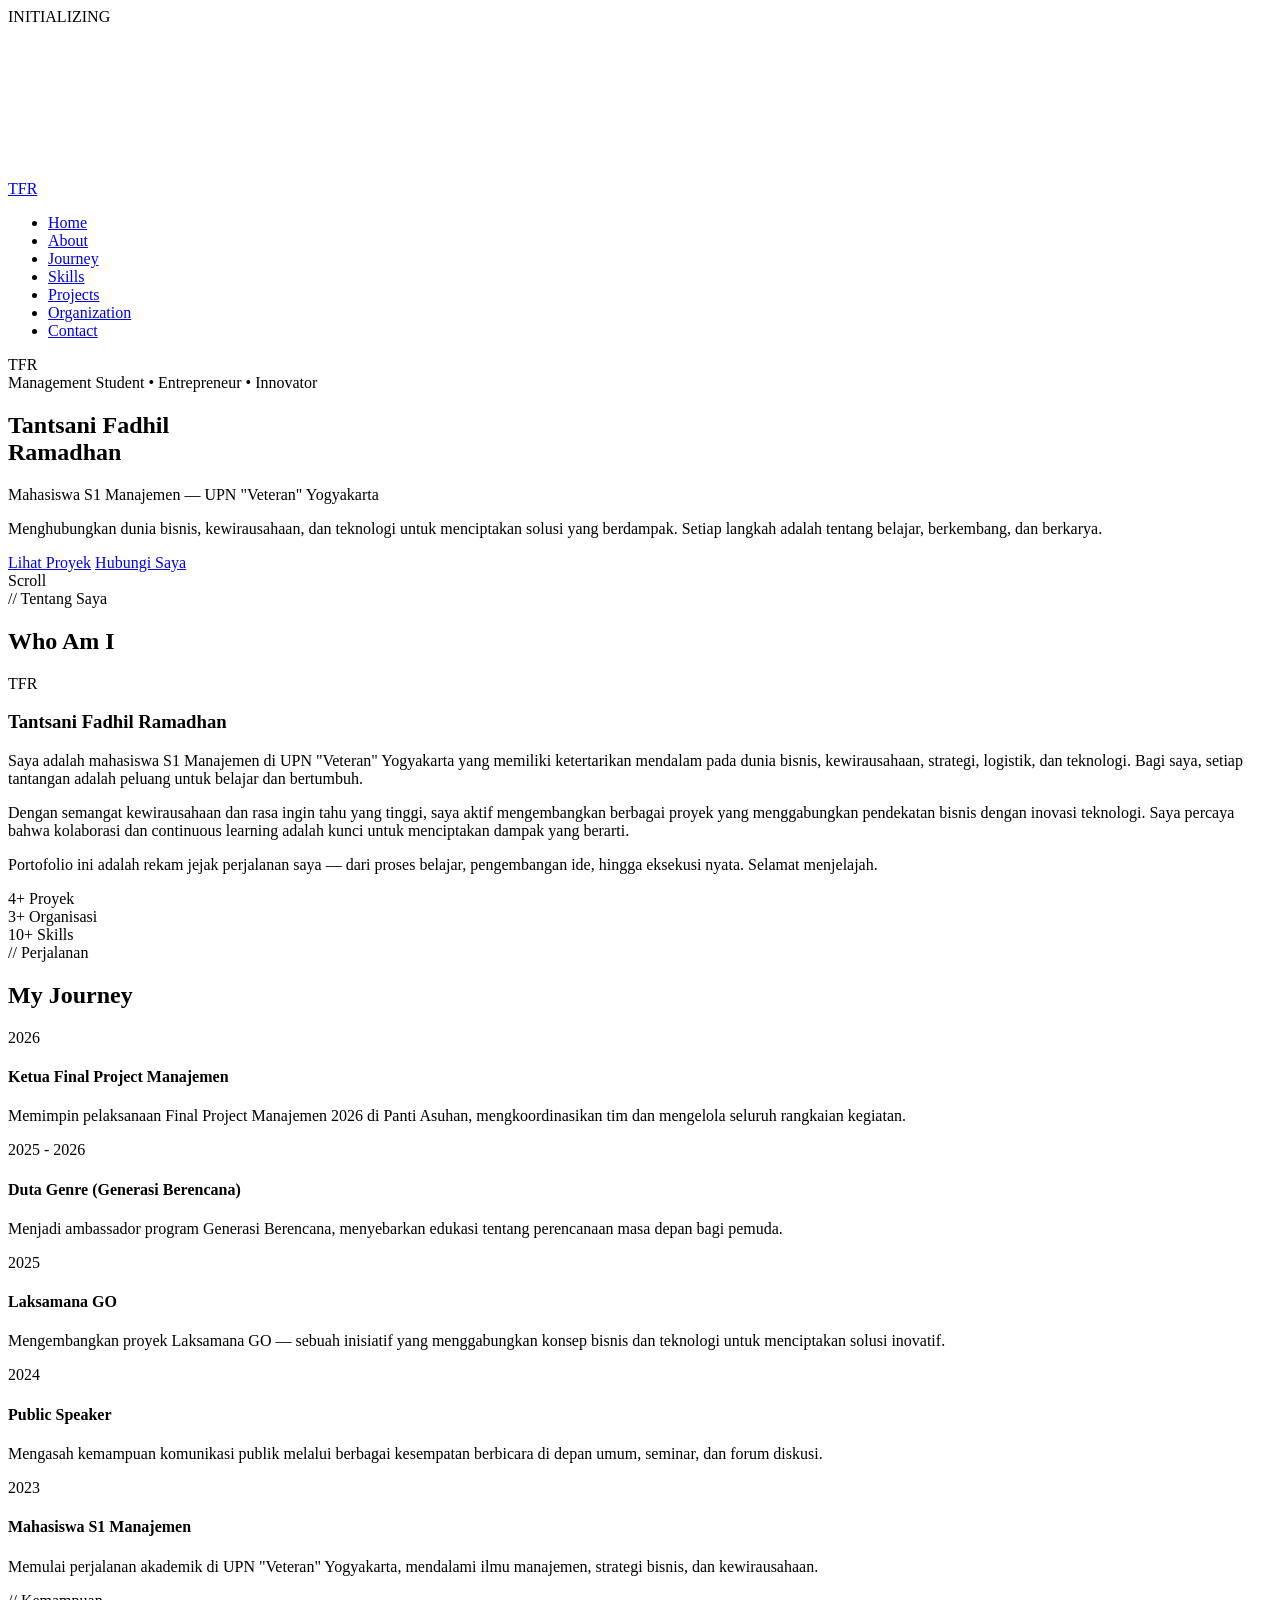
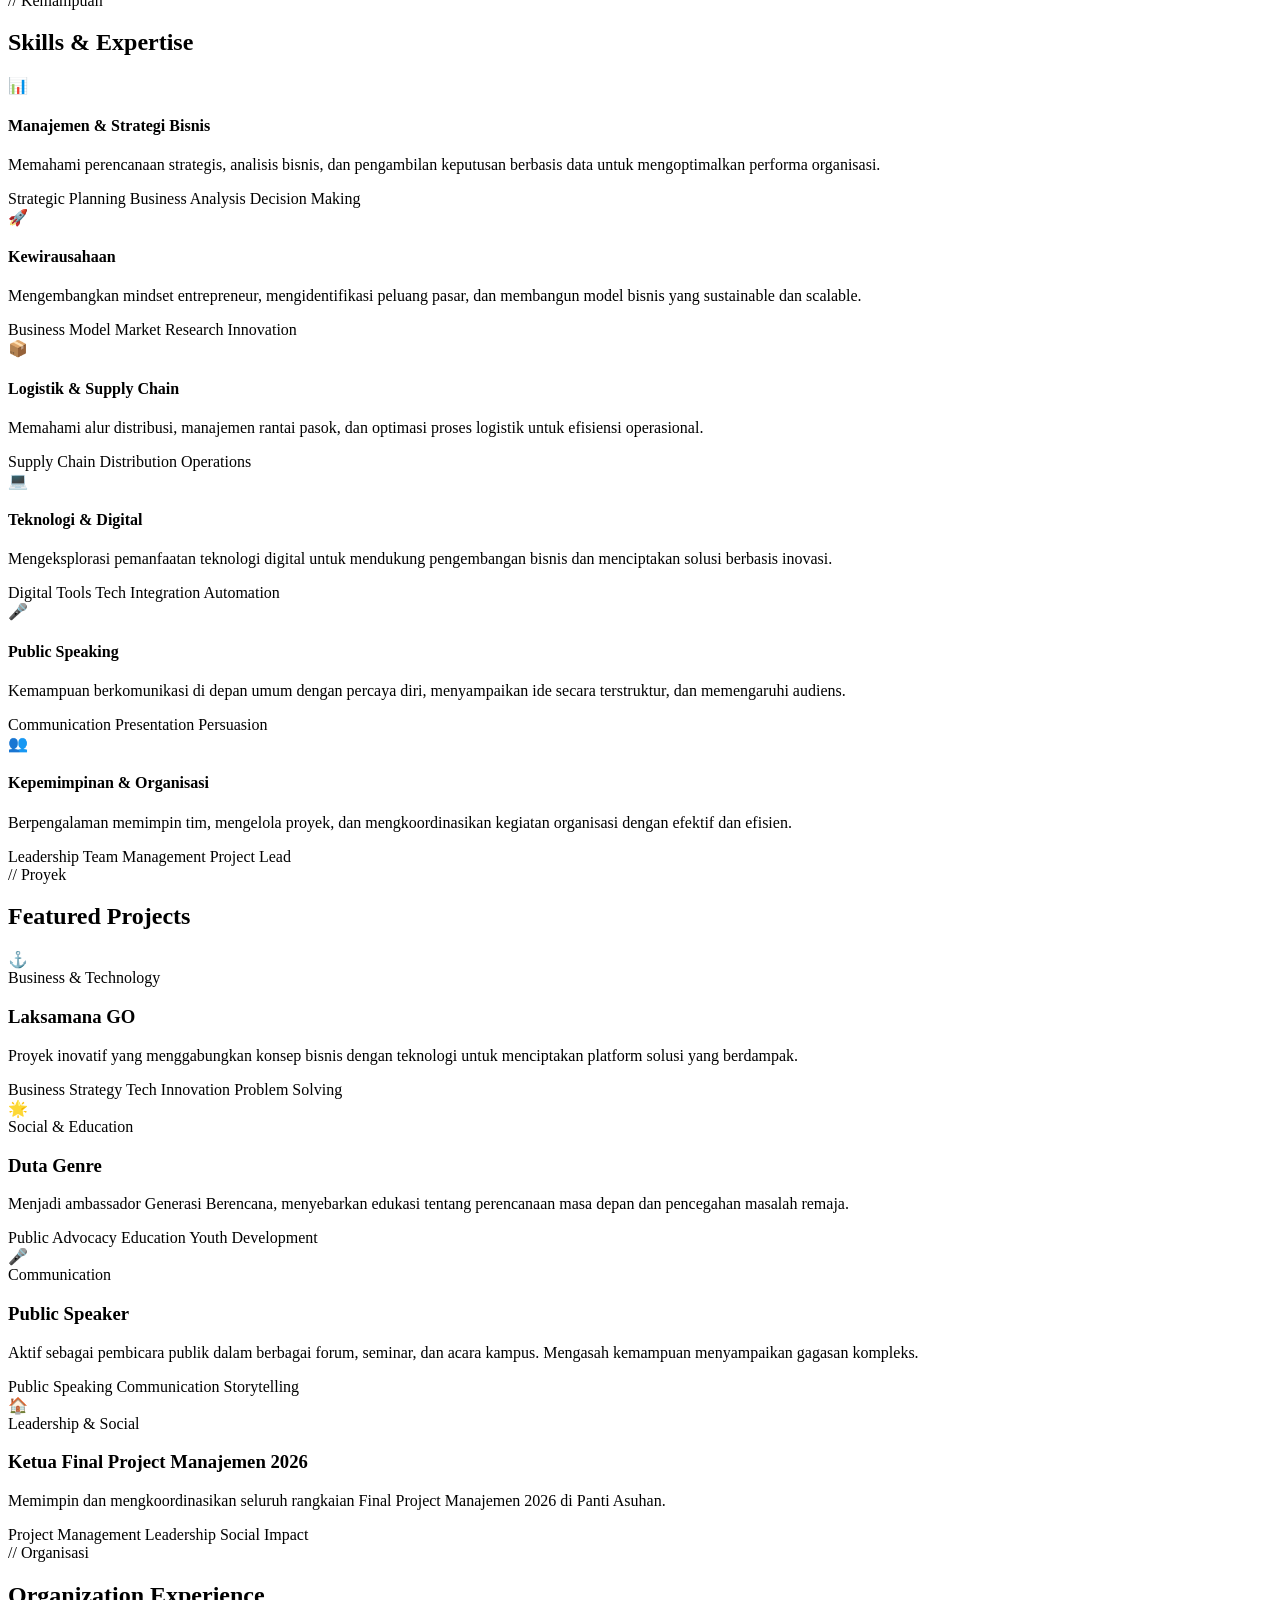
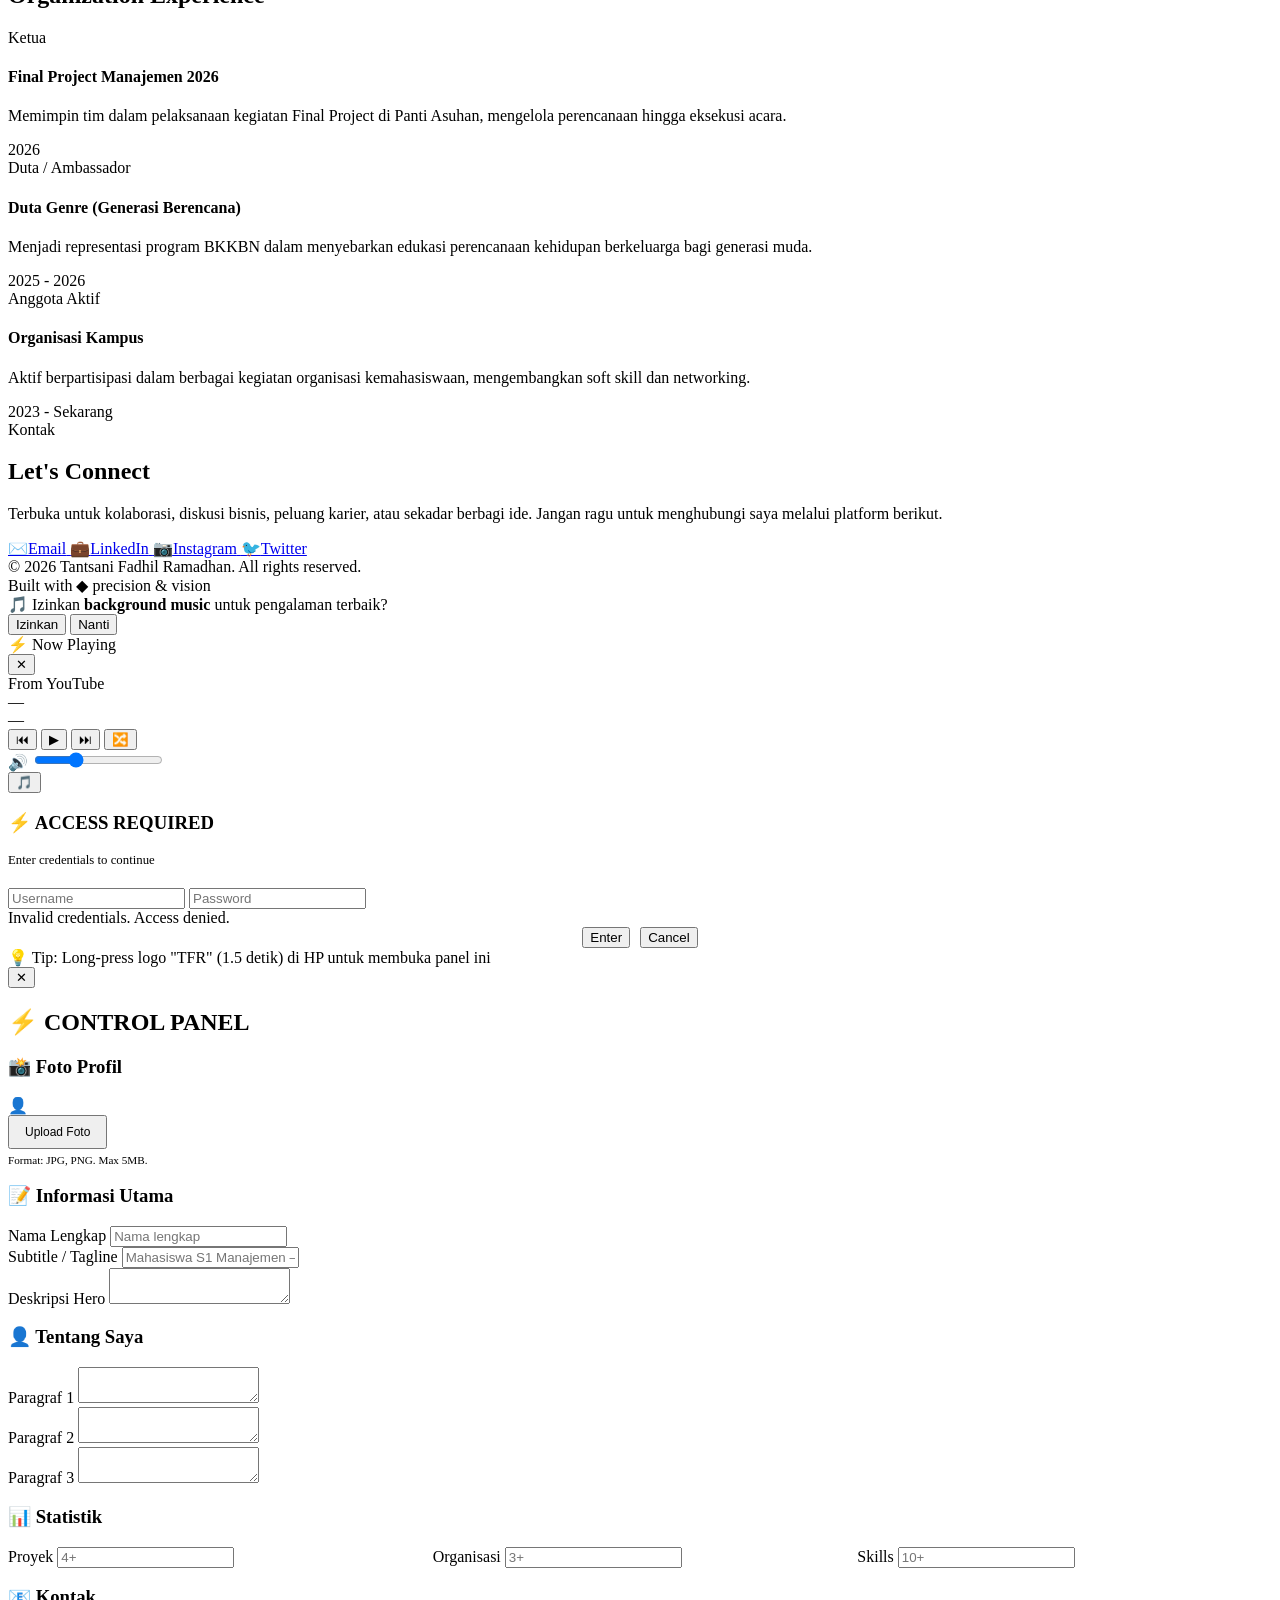
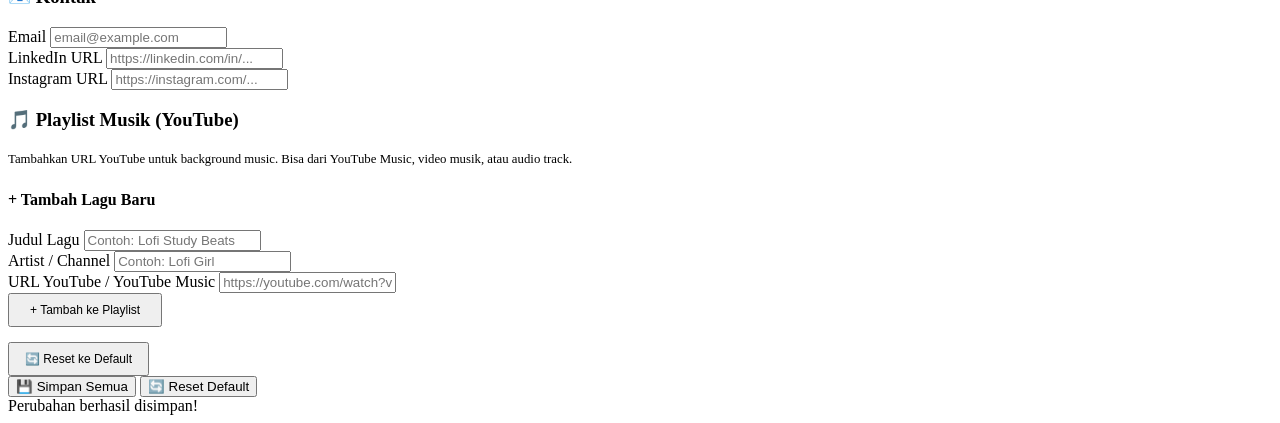
==== commit 1bcb3e69: "Add files via upload" ====
--- a/index.html
+++ b/index.html
@@ -1,573 +1,569 @@
-<!DOCTYPE html>
-<html lang="id">
-<head>
-    <meta charset="UTF-8">
-    <meta name="viewport" content="width=device-width, initial-scale=1.0">
-    <title>Tantsani Fadhil Ramadhan | Portfolio</title>
-    <meta name="description" content="Portfolio pribadi Tantsani Fadhil Ramadhan - Mahasiswa S1 Manajemen UPN Veteran Yogyakarta">
-    
-    <!-- Fonts -->
-    <link rel="preconnect" href="https://fonts.googleapis.com">
-    <link rel="preconnect" href="https://fonts.gstatic.com" crossorigin>
-    <link href="https://fonts.googleapis.com/css2?family=Orbitron:wght@400;500;600;700;800;900&family=Rajdhani:wght@300;400;500;600;700&family=Space+Grotesk:wght@300;400;500;600;700&display=swap" rel="stylesheet">
-    
-    <!-- Styles -->
-    <link rel="stylesheet" href="css/style.css">
-</head>
-<body>
-    <!-- Loading Screen -->
-    <div class="loading-screen" id="loadingScreen">
-        <div class="loading-text">INITIALIZING</div>
-        <div class="loading-bar">
-            <div class="loading-bar-fill"></div>
-        </div>
-    </div>
-
-    <!-- Background Elements -->
-    <canvas id="particles-canvas"></canvas>
-    <div class="grid-bg"></div>
-
-    <!-- Hidden YouTube Player -->
-    <div id="yt-player-container">
-        <div id="yt-player"></div>
-    </div>
-
-    <!-- Navigation -->
-    <nav class="navbar" id="navbar">
-        <a href="#" class="nav-logo" id="navLogo">TFR</a>
-        <ul class="nav-links" id="navLinks">
-            <li><a href="#home" onclick="closeNav()">Home</a></li>
-            <li><a href="#about" onclick="closeNav()">About</a></li>
-            <li><a href="#journey" onclick="closeNav()">Journey</a></li>
-            <li><a href="#skills" onclick="closeNav()">Skills</a></li>
-            <li><a href="#projects" onclick="closeNav()">Projects</a></li>
-            <li><a href="#organization" onclick="closeNav()">Organization</a></li>
-            <li><a href="#contact" onclick="closeNav()">Contact</a></li>
-        </ul>
-        <div class="nav-toggle" id="navToggle" onclick="toggleNav()">
-            <span></span>
-            <span></span>
-            <span></span>
-        </div>
-    </nav>
-
-    <!-- Hero Section -->
-    <section class="hero" id="home">
-        <div class="hero-content">
-            <div class="hero-profile-img" id="heroProfileImg">
-                <span class="initials" id="heroInitials">TFR</span>
-            </div>
-            <div class="hero-badge">Management Student • Entrepreneur • Innovator</div>
-            <h1 class="hero-title">
-                <span class="highlight glitch" data-text="Tantsani Fadhil">Tantsani Fadhil</span><br>
-                Ramadhan
-            </h1>
-            <p class="hero-subtitle" id="heroSubtitle">Mahasiswa S1 Manajemen — UPN "Veteran" Yogyakarta</p>
-            <p class="hero-description" id="heroDesc">
-                Menghubungkan dunia bisnis, kewirausahaan, dan teknologi untuk menciptakan solusi yang berdampak. 
-                Setiap langkah adalah tentang belajar, berkembang, dan berkarya.
-            </p>
-            <div class="hero-cta">
-                <a href="#projects" class="btn-primary">Lihat Proyek</a>
-                <a href="#contact" class="btn-secondary">Hubungi Saya</a>
-            </div>
-        </div>
-        <div class="scroll-indicator">
-            <span>Scroll</span>
-            <div class="arrow"></div>
-        </div>
-    </section>
-
-    <!-- About Section -->
-    <section id="about">
-        <div class="section-header fade-in">
-            <span class="section-tag">// Tentang Saya</span>
-            <h2 class="section-title">Who Am I</h2>
-            <div class="section-line"></div>
-        </div>
-        <div class="about-grid">
-            <div class="about-image fade-in">
-                <div class="image-frame">
-                    <img id="aboutPhoto" src="" alt="Tantsani Fadhil Ramadhan" style="display:none;">
-                    <div id="aboutPhotoPlaceholder" class="photo-placeholder">
-                        <span>TFR</span>
-                    </div>
-                </div>
-                <div class="decoration"></div>
-            </div>
-            <div class="about-text fade-in">
-                <h3 id="aboutTitle">Tantsani Fadhil Ramadhan</h3>
-                <p id="aboutP1">Saya adalah mahasiswa S1 Manajemen di UPN "Veteran" Yogyakarta yang memiliki ketertarikan mendalam pada dunia bisnis, kewirausahaan, strategi, logistik, dan teknologi. Bagi saya, setiap tantangan adalah peluang untuk belajar dan bertumbuh.</p>
-                <p id="aboutP2">Dengan semangat kewirausahaan dan rasa ingin tahu yang tinggi, saya aktif mengembangkan berbagai proyek yang menggabungkan pendekatan bisnis dengan inovasi teknologi. Saya percaya bahwa kolaborasi dan continuous learning adalah kunci untuk menciptakan dampak yang berarti.</p>
-                <p id="aboutP3">Portofolio ini adalah rekam jejak perjalanan saya — dari proses belajar, pengembangan ide, hingga eksekusi nyata. Selamat menjelajah.</p>
-                <div class="about-stats">
-                    <div class="stat-item">
-                        <span class="stat-number" id="statProjects">4+</span>
-                        <span class="stat-label">Proyek</span>
-                    </div>
-                    <div class="stat-item">
-                        <span class="stat-number" id="statOrg">3+</span>
-                        <span class="stat-label">Organisasi</span>
-                    </div>
-                    <div class="stat-item">
-                        <span class="stat-number" id="statSkills">10+</span>
-                        <span class="stat-label">Skills</span>
-                    </div>
-                </div>
-            </div>
-        </div>
-    </section>
-
-    <!-- Journey Section -->
-    <section id="journey">
-        <div class="section-header fade-in">
-            <span class="section-tag">// Perjalanan</span>
-            <h2 class="section-title">My Journey</h2>
-            <div class="section-line"></div>
-        </div>
-        <div class="timeline">
-            <div class="timeline-item fade-in">
-                <div class="timeline-content">
-                    <div class="timeline-year">2026</div>
-                    <h4 class="timeline-title">Ketua Final Project Manajemen</h4>
-                    <p class="timeline-desc">Memimpin pelaksanaan Final Project Manajemen 2026 di Panti Asuhan, mengkoordinasikan tim dan mengelola seluruh rangkaian kegiatan.</p>
-                </div>
-                <div class="timeline-dot"></div>
-            </div>
-            <div class="timeline-item fade-in">
-                <div class="timeline-content">
-                    <div class="timeline-year">2025 - 2026</div>
-                    <h4 class="timeline-title">Duta Genre (Generasi Berencana)</h4>
-                    <p class="timeline-desc">Menjadi ambassador program Generasi Berencana, menyebarkan edukasi tentang perencanaan masa depan bagi pemuda.</p>
-                </div>
-                <div class="timeline-dot"></div>
-            </div>
-            <div class="timeline-item fade-in">
-                <div class="timeline-content">
-                    <div class="timeline-year">2025</div>
-                    <h4 class="timeline-title">Laksamana GO</h4>
-                    <p class="timeline-desc">Mengembangkan proyek Laksamana GO — sebuah inisiatif yang menggabungkan konsep bisnis dan teknologi untuk menciptakan solusi inovatif.</p>
-                </div>
-                <div class="timeline-dot"></div>
-            </div>
-            <div class="timeline-item fade-in">
-                <div class="timeline-content">
-                    <div class="timeline-year">2024</div>
-                    <h4 class="timeline-title">Public Speaker</h4>
-                    <p class="timeline-desc">Mengasah kemampuan komunikasi publik melalui berbagai kesempatan berbicara di depan umum, seminar, dan forum diskusi.</p>
-                </div>
-                <div class="timeline-dot"></div>
-            </div>
-            <div class="timeline-item fade-in">
-                <div class="timeline-content">
-                    <div class="timeline-year">2023</div>
-                    <h4 class="timeline-title">Mahasiswa S1 Manajemen</h4>
-                    <p class="timeline-desc">Memulai perjalanan akademik di UPN "Veteran" Yogyakarta, mendalami ilmu manajemen, strategi bisnis, dan kewirausahaan.</p>
-                </div>
-                <div class="timeline-dot"></div>
-            </div>
-        </div>
-    </section>
-
-    <!-- Skills Section -->
-    <section id="skills">
-        <div class="section-header fade-in">
-            <span class="section-tag">// Kemampuan</span>
-            <h2 class="section-title">Skills & Expertise</h2>
-            <div class="section-line"></div>
-        </div>
-        <div class="skills-grid">
-            <div class="skill-card fade-in">
-                <div class="skill-icon">📊</div>
-                <h4>Manajemen & Strategi Bisnis</h4>
-                <p>Memahami perencanaan strategis, analisis bisnis, dan pengambilan keputusan berbasis data untuk mengoptimalkan performa organisasi.</p>
-                <div class="skill-tags">
-                    <span class="skill-tag">Strategic Planning</span>
-                    <span class="skill-tag">Business Analysis</span>
-                    <span class="skill-tag">Decision Making</span>
-                </div>
-            </div>
-            <div class="skill-card fade-in">
-                <div class="skill-icon">🚀</div>
-                <h4>Kewirausahaan</h4>
-                <p>Mengembangkan mindset entrepreneur, mengidentifikasi peluang pasar, dan membangun model bisnis yang sustainable dan scalable.</p>
-                <div class="skill-tags">
-                    <span class="skill-tag">Business Model</span>
-                    <span class="skill-tag">Market Research</span>
-                    <span class="skill-tag">Innovation</span>
-                </div>
-            </div>
-            <div class="skill-card fade-in">
-                <div class="skill-icon">📦</div>
-                <h4>Logistik & Supply Chain</h4>
-                <p>Memahami alur distribusi, manajemen rantai pasok, dan optimasi proses logistik untuk efisiensi operasional.</p>
-                <div class="skill-tags">
-                    <span class="skill-tag">Supply Chain</span>
-                    <span class="skill-tag">Distribution</span>
-                    <span class="skill-tag">Operations</span>
-                </div>
-            </div>
-            <div class="skill-card fade-in">
-                <div class="skill-icon">💻</div>
-                <h4>Teknologi & Digital</h4>
-                <p>Mengeksplorasi pemanfaatan teknologi digital untuk mendukung pengembangan bisnis dan menciptakan solusi berbasis inovasi.</p>
-                <div class="skill-tags">
-                    <span class="skill-tag">Digital Tools</span>
-                    <span class="skill-tag">Tech Integration</span>
-                    <span class="skill-tag">Automation</span>
-                </div>
-            </div>
-            <div class="skill-card fade-in">
-                <div class="skill-icon">🎤</div>
-                <h4>Public Speaking</h4>
-                <p>Kemampuan berkomunikasi di depan umum dengan percaya diri, menyampaikan ide secara terstruktur, dan memengaruhi audiens.</p>
-                <div class="skill-tags">
-                    <span class="skill-tag">Communication</span>
-                    <span class="skill-tag">Presentation</span>
-                    <span class="skill-tag">Persuasion</span>
-                </div>
-            </div>
-            <div class="skill-card fade-in">
-                <div class="skill-icon">👥</div>
-                <h4>Kepemimpinan & Organisasi</h4>
-                <p>Berpengalaman memimpin tim, mengelola proyek, dan mengkoordinasikan kegiatan organisasi dengan efektif dan efisien.</p>
-                <div class="skill-tags">
-                    <span class="skill-tag">Leadership</span>
-                    <span class="skill-tag">Team Management</span>
-                    <span class="skill-tag">Project Lead</span>
-                </div>
-            </div>
-        </div>
-    </section>
-
-    <!-- Projects Section -->
-    <section id="projects">
-        <div class="section-header fade-in">
-            <span class="section-tag">// Proyek</span>
-            <h2 class="section-title">Featured Projects</h2>
-            <div class="section-line"></div>
-        </div>
-        <div class="projects-grid">
-            <div class="project-card fade-in">
-                <div class="project-image"><span class="project-icon">⚓</span></div>
-                <div class="project-info">
-                    <div class="project-category">Business & Technology</div>
-                    <h3 class="project-title">Laksamana GO</h3>
-                    <p class="project-desc">Proyek inovatif yang menggabungkan konsep bisnis dengan teknologi untuk menciptakan platform solusi yang berdampak.</p>
-                    <div class="project-tech">
-                        <span>Business Strategy</span>
-                        <span>Tech Innovation</span>
-                        <span>Problem Solving</span>
-                    </div>
-                </div>
-            </div>
-            <div class="project-card fade-in">
-                <div class="project-image"><span class="project-icon">🌟</span></div>
-                <div class="project-info">
-                    <div class="project-category">Social & Education</div>
-                    <h3 class="project-title">Duta Genre</h3>
-                    <p class="project-desc">Menjadi ambassador Generasi Berencana, menyebarkan edukasi tentang perencanaan masa depan dan pencegahan masalah remaja.</p>
-                    <div class="project-tech">
-                        <span>Public Advocacy</span>
-                        <span>Education</span>
-                        <span>Youth Development</span>
-                    </div>
-                </div>
-            </div>
-            <div class="project-card fade-in">
-                <div class="project-image"><span class="project-icon">🎤</span></div>
-                <div class="project-info">
-                    <div class="project-category">Communication</div>
-                    <h3 class="project-title">Public Speaker</h3>
-                    <p class="project-desc">Aktif sebagai pembicara publik dalam berbagai forum, seminar, dan acara kampus. Mengasah kemampuan menyampaikan gagasan kompleks.</p>
-                    <div class="project-tech">
-                        <span>Public Speaking</span>
-                        <span>Communication</span>
-                        <span>Storytelling</span>
-                    </div>
-                </div>
-            </div>
-            <div class="project-card fade-in">
-                <div class="project-image"><span class="project-icon">🏠</span></div>
-                <div class="project-info">
-                    <div class="project-category">Leadership & Social</div>
-                    <h3 class="project-title">Ketua Final Project Manajemen 2026</h3>
-                    <p class="project-desc">Memimpin dan mengkoordinasikan seluruh rangkaian Final Project Manajemen 2026 di Panti Asuhan.</p>
-                    <div class="project-tech">
-                        <span>Project Management</span>
-                        <span>Leadership</span>
-                        <span>Social Impact</span>
-                    </div>
-                </div>
-            </div>
-        </div>
-    </section>
-
-    <!-- Organization Section -->
-    <section id="organization">
-        <div class="section-header fade-in">
-            <span class="section-tag">// Organisasi</span>
-            <h2 class="section-title">Organization Experience</h2>
-            <div class="section-line"></div>
-        </div>
-        <div class="org-grid">
-            <div class="org-card fade-in">
-                <div class="org-role">Ketua</div>
-                <h4>Final Project Manajemen 2026</h4>
-                <p>Memimpin tim dalam pelaksanaan kegiatan Final Project di Panti Asuhan, mengelola perencanaan hingga eksekusi acara.</p>
-                <div class="org-period">2026</div>
-            </div>
-            <div class="org-card fade-in">
-                <div class="org-role">Duta / Ambassador</div>
-                <h4>Duta Genre (Generasi Berencana)</h4>
-                <p>Menjadi representasi program BKKBN dalam menyebarkan edukasi perencanaan kehidupan berkeluarga bagi generasi muda.</p>
-                <div class="org-period">2025 - 2026</div>
-            </div>
-            <div class="org-card fade-in">
-                <div class="org-role">Anggota Aktif</div>
-                <h4>Organisasi Kampus</h4>
-                <p>Aktif berpartisipasi dalam berbagai kegiatan organisasi kemahasiswaan, mengembangkan soft skill dan networking.</p>
-                <div class="org-period">2023 - Sekarang</div>
-            </div>
-        </div>
-    </section>
-
-    <!-- Contact Section -->
-    <section id="contact">
-        <div class="section-header fade-in">
-            <span class="section-tag">// Kontak</span>
-            <h2 class="section-title">Let's Connect</h2>
-            <div class="section-line"></div>
-        </div>
-        <div class="contact-container fade-in">
-            <p class="contact-text">
-                Terbuka untuk kolaborasi, diskusi bisnis, peluang karier, atau sekadar berbagi ide. 
-                Jangan ragu untuk menghubungi saya melalui platform berikut.
-            </p>
-            <div class="contact-links">
-                <a href="mailto:tantsani@email.com" class="contact-link" id="contactEmail">
-                    <span class="icon">✉️</span><span>Email</span>
-                </a>
-                <a href="#" class="contact-link" id="contactLinkedin">
-                    <span class="icon">💼</span><span>LinkedIn</span>
-                </a>
-                <a href="#" class="contact-link" id="contactInstagram">
-                    <span class="icon">📷</span><span>Instagram</span>
-                </a>
-                <a href="#" class="contact-link">
-                    <span class="icon">🐦</span><span>Twitter</span>
-                </a>
-            </div>
-        </div>
-    </section>
-
-    <!-- Footer -->
-    <footer class="footer">
-        <div class="footer-text">
-            © 2026 <span class="neon">Tantsani Fadhil Ramadhan</span>. All rights reserved.
-        </div>
-        <div class="footer-text">
-            Built with <span class="neon">◆</span> precision & vision
-        </div>
-    </footer>
-
-    <!-- Music Consent -->
-    <div class="music-consent" id="musicConsent">
-        <div class="music-consent-text">
-            🎵 Izinkan <strong>background music</strong> untuk pengalaman terbaik?
-        </div>
-        <div class="music-consent-btns">
-            <button class="music-consent-btn primary" onclick="acceptMusic()">Izinkan</button>
-            <button class="music-consent-btn secondary" onclick="declineMusic()">Nanti</button>
-        </div>
-    </div>
-
-    <!-- Music Player -->
-    <div class="music-player" id="musicPlayer">
-        <div class="music-expanded" id="musicExpanded">
-            <div class="music-header">
-                <div class="music-header-title">⚡ Now Playing</div>
-                <button class="music-close-expand" onclick="toggleMusicExpand()">✕</button>
-            </div>
-            <div class="now-playing">
-                <div class="np-visualizer">
-                    <div class="viz-bar"></div>
-                    <div class="viz-bar"></div>
-                    <div class="viz-bar"></div>
-                    <div class="viz-bar"></div>
-                    <div class="viz-bar"></div>
-                </div>
-                <div class="np-info">
-                    <div class="np-label">From YouTube</div>
-                    <div class="np-title" id="npTitle">—</div>
-                    <div class="np-artist" id="npArtist">—</div>
-                </div>
-            </div>
-            <div class="music-progress" id="musicProgress">
-                <div class="music-progress-fill" id="musicProgressFill"></div>
-            </div>
-            <div class="music-controls">
-                <button class="music-btn" onclick="prevTrack()" title="Previous">⏮</button>
-                <button class="music-btn music-btn-play" id="playBtn" onclick="togglePlay()">▶</button>
-                <button class="music-btn" onclick="nextTrack()" title="Next">⏭</button>
-                <button class="music-btn" onclick="toggleShuffle()" id="shuffleBtn" title="Shuffle">🔀</button>
-            </div>
-            <div class="music-volume">
-                <span class="music-volume-icon" onclick="toggleMute()">🔊</span>
-                <input type="range" class="music-volume-slider" id="volumeSlider" min="0" max="100" value="30" oninput="changeVolume(this.value)">
-            </div>
-            <div class="music-playlist" id="musicPlaylist"></div>
-        </div>
-        <button class="music-toggle" id="musicToggle" onclick="toggleMusicExpand()">
-            <span class="music-toggle-ring"></span>
-            <span id="musicToggleIcon">🎵</span>
-        </button>
-    </div>
-
-    <!-- Login Modal -->
-    <div class="login-modal" id="loginModal">
-        <div class="login-box">
-            <h3>⚡ ACCESS REQUIRED</h3>
-            <p style="color: var(--silver-dark); font-size: 0.8rem; margin-bottom: 20px;">Enter credentials to continue</p>
-            <input type="text" id="loginUser" placeholder="Username" autocomplete="off">
-            <input type="password" id="loginPass" placeholder="Password" autocomplete="off">
-            <div class="login-error" id="loginError">Invalid credentials. Access denied.</div>
-            <div style="display: flex; gap: 10px; justify-content: center; flex-wrap: wrap;">
-                <button class="admin-btn" onclick="attemptLogin()">Enter</button>
-                <button class="admin-btn admin-btn-secondary" onclick="closeLogin()">Cancel</button>
-            </div>
-            <div class="login-hint">💡 Tip: Long-press logo "TFR" (1.5 detik) di HP untuk membuka panel ini</div>
-        </div>
-    </div>
-
-    <!-- Admin Panel -->
-    <div class="admin-overlay" id="adminOverlay">
-        <div class="admin-panel">
-            <button class="admin-close" onclick="closeAdmin()">✕</button>
-            <h2>⚡ CONTROL PANEL</h2>
-            
-            <div class="admin-section">
-                <h3>📸 Foto Profil</h3>
-                <div class="admin-photo-upload">
-                    <div class="admin-photo-preview" id="adminPhotoPreview">
-                        <span class="placeholder">👤</span>
-                    </div>
-                    <div>
-                        <input type="file" id="photoInput" accept="image/*" style="display:none;" onchange="handlePhotoUpload(event)">
-                        <button class="admin-btn" onclick="document.getElementById('photoInput').click()" style="font-size:0.75rem; padding:8px 15px;">Upload Foto</button>
-                        <p style="font-size:0.7rem; color:var(--silver-dark); margin-top:5px;">Format: JPG, PNG. Max 5MB.</p>
-                    </div>
-                </div>
-            </div>
-
-            <div class="admin-section">
-                <h3>📝 Informasi Utama</h3>
-                <div class="admin-field">
-                    <label>Nama Lengkap</label>
-                    <input type="text" id="editName" placeholder="Nama lengkap">
-                </div>
-                <div class="admin-field">
-                    <label>Subtitle / Tagline</label>
-                    <input type="text" id="editSubtitle" placeholder="Mahasiswa S1 Manajemen — UPN Veteran Yogyakarta">
-                </div>
-                <div class="admin-field">
-                    <label>Deskripsi Hero</label>
-                    <textarea id="editHeroDesc"></textarea>
-                </div>
-            </div>
-
-            <div class="admin-section">
-                <h3>👤 Tentang Saya</h3>
-                <div class="admin-field">
-                    <label>Paragraf 1</label>
-                    <textarea id="editAboutP1"></textarea>
-                </div>
-                <div class="admin-field">
-                    <label>Paragraf 2</label>
-                    <textarea id="editAboutP2"></textarea>
-                </div>
-                <div class="admin-field">
-                    <label>Paragraf 3</label>
-                    <textarea id="editAboutP3"></textarea>
-                </div>
-            </div>
-
-            <div class="admin-section">
-                <h3>📊 Statistik</h3>
-                <div style="display: grid; grid-template-columns: repeat(3, 1fr); gap: 10px;">
-                    <div class="admin-field">
-                        <label>Proyek</label>
-                        <input type="text" id="editStatProjects" placeholder="4+">
-                    </div>
-                    <div class="admin-field">
-                        <label>Organisasi</label>
-                        <input type="text" id="editStatOrg" placeholder="3+">
-                    </div>
-                    <div class="admin-field">
-                        <label>Skills</label>
-                        <input type="text" id="editStatSkills" placeholder="10+">
-                    </div>
-                </div>
-            </div>
-
-            <div class="admin-section">
-                <h3>📧 Kontak</h3>
-                <div class="admin-field">
-                    <label>Email</label>
-                    <input type="email" id="editEmail" placeholder="email@example.com">
-                </div>
-                <div class="admin-field">
-                    <label>LinkedIn URL</label>
-                    <input type="url" id="editLinkedin" placeholder="https://linkedin.com/in/...">
-                </div>
-                <div class="admin-field">
-                    <label>Instagram URL</label>
-                    <input type="url" id="editInstagram" placeholder="https://instagram.com/...">
-                </div>
-            </div>
-
-            <div class="admin-section">
-                <h3>🎵 Playlist Musik (YouTube)</h3>
-                <p style="font-size:0.8rem; color:var(--silver-dark); margin-bottom:15px; line-height:1.6;">
-                    Tambahkan URL YouTube untuk background music. Bisa dari YouTube Music, video musik, atau audio track.
-                </p>
-                <div class="music-admin-list" id="musicAdminList"></div>
-                <div class="add-track-form">
-                    <h4>+ Tambah Lagu Baru</h4>
-                    <div class="admin-field">
-                        <label>Judul Lagu</label>
-                        <input type="text" id="newTrackTitle" placeholder="Contoh: Lofi Study Beats">
-                    </div>
-                    <div class="admin-field">
-                        <label>Artist / Channel</label>
-                        <input type="text" id="newTrackArtist" placeholder="Contoh: Lofi Girl">
-                    </div>
-                    <div class="admin-field">
-                        <label>URL YouTube / YouTube Music</label>
-                        <input type="url" id="newTrackUrl" placeholder="https://youtube.com/watch?v=...">
-                    </div>
-                    <button class="admin-btn" onclick="addNewTrack()" style="font-size:0.75rem; padding:8px 20px;">+ Tambah ke Playlist</button>
-                </div>
-                <div style="margin-top:15px;">
-                    <button class="admin-btn admin-btn-secondary" onclick="loadDefaultPlaylist()" style="font-size:0.75rem; padding:8px 15px;">🔄 Reset ke Default</button>
-                </div>
-            </div>
-
-            <div class="admin-actions">
-                <button class="admin-btn" onclick="saveAllChanges()">💾 Simpan Semua</button>
-                <button class="admin-btn admin-btn-secondary" onclick="resetAll()">🔄 Reset Default</button>
-            </div>
-        </div>
-    </div>
-
-    <!-- Toast -->
-    <div class="toast" id="toast">Perubahan berhasil disimpan!</div>
-
-    <!-- Scripts (order matters) -->
-    <script src="js/config.js"></script>
-    <script src="js/particles.js"></script>
-    <script src="js/music.js"></script>
-    <script src="js/admin.js"></script>
-    <script src="js/main.js"></script>
-</body>
-</html>
+<!DOCTYPE html>
+<html lang="id">
+<head>
+    <meta charset="UTF-8">
+    <meta name="viewport" content="width=device-width, initial-scale=1.0">
+    <title>Tantsani Fadhil Ramadhan | Portfolio</title>
+    <meta name="description" content="Portfolio pribadi Tantsani Fadhil Ramadhan - Mahasiswa S1 Manajemen UPN Veteran Yogyakarta">
+    
+    <!-- Fonts -->
+    <link rel="preconnect" href="https://fonts.googleapis.com">
+    <link rel="preconnect" href="https://fonts.gstatic.com" crossorigin>
+    <link href="https://fonts.googleapis.com/css2?family=Orbitron:wght@400;500;600;700;800;900&family=Rajdhani:wght@300;400;500;600;700&family=Space+Grotesk:wght@300;400;500;600;700&display=swap" rel="stylesheet">
+    
+    <!-- Styles -->
+    <link rel="stylesheet" href="css/style.css">
+</head>
+<body>
+    <!-- Loading Screen -->
+    <div class="loading-screen" id="loadingScreen">
+        <div class="loading-text">INITIALIZING</div>
+        <div class="loading-bar">
+            <div class="loading-bar-fill"></div>
+        </div>
+    </div>
+
+    <!-- Background Elements -->
+    <canvas id="particles-canvas"></canvas>
+    <div class="grid-bg"></div>
+
+
+    <!-- Navigation -->
+    <nav class="navbar" id="navbar">
+        <a href="#" class="nav-logo" id="navLogo">TFR</a>
+        <ul class="nav-links" id="navLinks">
+            <li><a href="#home" onclick="closeNav()">Home</a></li>
+            <li><a href="#about" onclick="closeNav()">About</a></li>
+            <li><a href="#journey" onclick="closeNav()">Journey</a></li>
+            <li><a href="#skills" onclick="closeNav()">Skills</a></li>
+            <li><a href="#projects" onclick="closeNav()">Projects</a></li>
+            <li><a href="#organization" onclick="closeNav()">Organization</a></li>
+            <li><a href="#contact" onclick="closeNav()">Contact</a></li>
+        </ul>
+        <div class="nav-toggle" id="navToggle" onclick="toggleNav()">
+            <span></span>
+            <span></span>
+            <span></span>
+        </div>
+    </nav>
+
+    <!-- Hero Section -->
+    <section class="hero" id="home">
+        <div class="hero-content">
+            <div class="hero-profile-img" id="heroProfileImg">
+                <span class="initials" id="heroInitials">TFR</span>
+            </div>
+            <div class="hero-badge">Management Student • Entrepreneur • Innovator</div>
+            <h1 class="hero-title">
+                <span class="highlight glitch" data-text="Tantsani Fadhil">Tantsani Fadhil</span><br>
+                Ramadhan
+            </h1>
+            <p class="hero-subtitle" id="heroSubtitle">Mahasiswa S1 Manajemen — UPN "Veteran" Yogyakarta</p>
+            <p class="hero-description" id="heroDesc">
+                Menghubungkan dunia bisnis, kewirausahaan, dan teknologi untuk menciptakan solusi yang berdampak. 
+                Setiap langkah adalah tentang belajar, berkembang, dan berkarya.
+            </p>
+            <div class="hero-cta">
+                <a href="#projects" class="btn-primary">Lihat Proyek</a>
+                <a href="#contact" class="btn-secondary">Hubungi Saya</a>
+            </div>
+        </div>
+        <div class="scroll-indicator">
+            <span>Scroll</span>
+            <div class="arrow"></div>
+        </div>
+    </section>
+
+    <!-- About Section -->
+    <section id="about">
+        <div class="section-header fade-in">
+            <span class="section-tag">// Tentang Saya</span>
+            <h2 class="section-title">Who Am I</h2>
+            <div class="section-line"></div>
+        </div>
+        <div class="about-grid">
+            <div class="about-image fade-in">
+                <div class="image-frame">
+                    <img id="aboutPhoto" src="" alt="Tantsani Fadhil Ramadhan" style="display:none;">
+                    <div id="aboutPhotoPlaceholder" class="photo-placeholder">
+                        <span>TFR</span>
+                    </div>
+                </div>
+                <div class="decoration"></div>
+            </div>
+            <div class="about-text fade-in">
+                <h3 id="aboutTitle">Tantsani Fadhil Ramadhan</h3>
+                <p id="aboutP1">Saya adalah mahasiswa S1 Manajemen di UPN "Veteran" Yogyakarta yang memiliki ketertarikan mendalam pada dunia bisnis, kewirausahaan, strategi, logistik, dan teknologi. Bagi saya, setiap tantangan adalah peluang untuk belajar dan bertumbuh.</p>
+                <p id="aboutP2">Dengan semangat kewirausahaan dan rasa ingin tahu yang tinggi, saya aktif mengembangkan berbagai proyek yang menggabungkan pendekatan bisnis dengan inovasi teknologi. Saya percaya bahwa kolaborasi dan continuous learning adalah kunci untuk menciptakan dampak yang berarti.</p>
+                <p id="aboutP3">Portofolio ini adalah rekam jejak perjalanan saya — dari proses belajar, pengembangan ide, hingga eksekusi nyata. Selamat menjelajah.</p>
+                <div class="about-stats">
+                    <div class="stat-item">
+                        <span class="stat-number" id="statProjects">4+</span>
+                        <span class="stat-label">Proyek</span>
+                    </div>
+                    <div class="stat-item">
+                        <span class="stat-number" id="statOrg">3+</span>
+                        <span class="stat-label">Organisasi</span>
+                    </div>
+                    <div class="stat-item">
+                        <span class="stat-number" id="statSkills">10+</span>
+                        <span class="stat-label">Skills</span>
+                    </div>
+                </div>
+            </div>
+        </div>
+    </section>
+
+    <!-- Journey Section -->
+    <section id="journey">
+        <div class="section-header fade-in">
+            <span class="section-tag">// Perjalanan</span>
+            <h2 class="section-title">My Journey</h2>
+            <div class="section-line"></div>
+        </div>
+        <div class="timeline">
+            <div class="timeline-item fade-in">
+                <div class="timeline-content">
+                    <div class="timeline-year">2026</div>
+                    <h4 class="timeline-title">Ketua Final Project Manajemen</h4>
+                    <p class="timeline-desc">Memimpin pelaksanaan Final Project Manajemen 2026 di Panti Asuhan, mengkoordinasikan tim dan mengelola seluruh rangkaian kegiatan.</p>
+                </div>
+                <div class="timeline-dot"></div>
+            </div>
+            <div class="timeline-item fade-in">
+                <div class="timeline-content">
+                    <div class="timeline-year">2025 - 2026</div>
+                    <h4 class="timeline-title">Duta Genre (Generasi Berencana)</h4>
+                    <p class="timeline-desc">Menjadi ambassador program Generasi Berencana, menyebarkan edukasi tentang perencanaan masa depan bagi pemuda.</p>
+                </div>
+                <div class="timeline-dot"></div>
+            </div>
+            <div class="timeline-item fade-in">
+                <div class="timeline-content">
+                    <div class="timeline-year">2025</div>
+                    <h4 class="timeline-title">Laksamana GO</h4>
+                    <p class="timeline-desc">Mengembangkan proyek Laksamana GO — sebuah inisiatif yang menggabungkan konsep bisnis dan teknologi untuk menciptakan solusi inovatif.</p>
+                </div>
+                <div class="timeline-dot"></div>
+            </div>
+            <div class="timeline-item fade-in">
+                <div class="timeline-content">
+                    <div class="timeline-year">2024</div>
+                    <h4 class="timeline-title">Public Speaker</h4>
+                    <p class="timeline-desc">Mengasah kemampuan komunikasi publik melalui berbagai kesempatan berbicara di depan umum, seminar, dan forum diskusi.</p>
+                </div>
+                <div class="timeline-dot"></div>
+            </div>
+            <div class="timeline-item fade-in">
+                <div class="timeline-content">
+                    <div class="timeline-year">2023</div>
+                    <h4 class="timeline-title">Mahasiswa S1 Manajemen</h4>
+                    <p class="timeline-desc">Memulai perjalanan akademik di UPN "Veteran" Yogyakarta, mendalami ilmu manajemen, strategi bisnis, dan kewirausahaan.</p>
+                </div>
+                <div class="timeline-dot"></div>
+            </div>
+        </div>
+    </section>
+
+    <!-- Skills Section -->
+    <section id="skills">
+        <div class="section-header fade-in">
+            <span class="section-tag">// Kemampuan</span>
+            <h2 class="section-title">Skills & Expertise</h2>
+            <div class="section-line"></div>
+        </div>
+        <div class="skills-grid">
+            <div class="skill-card fade-in">
+                <div class="skill-icon">📊</div>
+                <h4>Manajemen & Strategi Bisnis</h4>
+                <p>Memahami perencanaan strategis, analisis bisnis, dan pengambilan keputusan berbasis data untuk mengoptimalkan performa organisasi.</p>
+                <div class="skill-tags">
+                    <span class="skill-tag">Strategic Planning</span>
+                    <span class="skill-tag">Business Analysis</span>
+                    <span class="skill-tag">Decision Making</span>
+                </div>
+            </div>
+            <div class="skill-card fade-in">
+                <div class="skill-icon">🚀</div>
+                <h4>Kewirausahaan</h4>
+                <p>Mengembangkan mindset entrepreneur, mengidentifikasi peluang pasar, dan membangun model bisnis yang sustainable dan scalable.</p>
+                <div class="skill-tags">
+                    <span class="skill-tag">Business Model</span>
+                    <span class="skill-tag">Market Research</span>
+                    <span class="skill-tag">Innovation</span>
+                </div>
+            </div>
+            <div class="skill-card fade-in">
+                <div class="skill-icon">📦</div>
+                <h4>Logistik & Supply Chain</h4>
+                <p>Memahami alur distribusi, manajemen rantai pasok, dan optimasi proses logistik untuk efisiensi operasional.</p>
+                <div class="skill-tags">
+                    <span class="skill-tag">Supply Chain</span>
+                    <span class="skill-tag">Distribution</span>
+                    <span class="skill-tag">Operations</span>
+                </div>
+            </div>
+            <div class="skill-card fade-in">
+                <div class="skill-icon">💻</div>
+                <h4>Teknologi & Digital</h4>
+                <p>Mengeksplorasi pemanfaatan teknologi digital untuk mendukung pengembangan bisnis dan menciptakan solusi berbasis inovasi.</p>
+                <div class="skill-tags">
+                    <span class="skill-tag">Digital Tools</span>
+                    <span class="skill-tag">Tech Integration</span>
+                    <span class="skill-tag">Automation</span>
+                </div>
+            </div>
+            <div class="skill-card fade-in">
+                <div class="skill-icon">🎤</div>
+                <h4>Public Speaking</h4>
+                <p>Kemampuan berkomunikasi di depan umum dengan percaya diri, menyampaikan ide secara terstruktur, dan memengaruhi audiens.</p>
+                <div class="skill-tags">
+                    <span class="skill-tag">Communication</span>
+                    <span class="skill-tag">Presentation</span>
+                    <span class="skill-tag">Persuasion</span>
+                </div>
+            </div>
+            <div class="skill-card fade-in">
+                <div class="skill-icon">👥</div>
+                <h4>Kepemimpinan & Organisasi</h4>
+                <p>Berpengalaman memimpin tim, mengelola proyek, dan mengkoordinasikan kegiatan organisasi dengan efektif dan efisien.</p>
+                <div class="skill-tags">
+                    <span class="skill-tag">Leadership</span>
+                    <span class="skill-tag">Team Management</span>
+                    <span class="skill-tag">Project Lead</span>
+                </div>
+            </div>
+        </div>
+    </section>
+
+    <!-- Projects Section -->
+    <section id="projects">
+        <div class="section-header fade-in">
+            <span class="section-tag">// Proyek</span>
+            <h2 class="section-title">Featured Projects</h2>
+            <div class="section-line"></div>
+        </div>
+        <div class="projects-grid">
+            <div class="project-card fade-in">
+                <div class="project-image"><span class="project-icon">⚓</span></div>
+                <div class="project-info">
+                    <div class="project-category">Business & Technology</div>
+                    <h3 class="project-title">Laksamana GO</h3>
+                    <p class="project-desc">Proyek inovatif yang menggabungkan konsep bisnis dengan teknologi untuk menciptakan platform solusi yang berdampak.</p>
+                    <div class="project-tech">
+                        <span>Business Strategy</span>
+                        <span>Tech Innovation</span>
+                        <span>Problem Solving</span>
+                    </div>
+                </div>
+            </div>
+            <div class="project-card fade-in">
+                <div class="project-image"><span class="project-icon">🌟</span></div>
+                <div class="project-info">
+                    <div class="project-category">Social & Education</div>
+                    <h3 class="project-title">Duta Genre</h3>
+                    <p class="project-desc">Menjadi ambassador Generasi Berencana, menyebarkan edukasi tentang perencanaan masa depan dan pencegahan masalah remaja.</p>
+                    <div class="project-tech">
+                        <span>Public Advocacy</span>
+                        <span>Education</span>
+                        <span>Youth Development</span>
+                    </div>
+                </div>
+            </div>
+            <div class="project-card fade-in">
+                <div class="project-image"><span class="project-icon">🎤</span></div>
+                <div class="project-info">
+                    <div class="project-category">Communication</div>
+                    <h3 class="project-title">Public Speaker</h3>
+                    <p class="project-desc">Aktif sebagai pembicara publik dalam berbagai forum, seminar, dan acara kampus. Mengasah kemampuan menyampaikan gagasan kompleks.</p>
+                    <div class="project-tech">
+                        <span>Public Speaking</span>
+                        <span>Communication</span>
+                        <span>Storytelling</span>
+                    </div>
+                </div>
+            </div>
+            <div class="project-card fade-in">
+                <div class="project-image"><span class="project-icon">🏠</span></div>
+                <div class="project-info">
+                    <div class="project-category">Leadership & Social</div>
+                    <h3 class="project-title">Ketua Final Project Manajemen 2026</h3>
+                    <p class="project-desc">Memimpin dan mengkoordinasikan seluruh rangkaian Final Project Manajemen 2026 di Panti Asuhan.</p>
+                    <div class="project-tech">
+                        <span>Project Management</span>
+                        <span>Leadership</span>
+                        <span>Social Impact</span>
+                    </div>
+                </div>
+            </div>
+        </div>
+    </section>
+
+    <!-- Organization Section -->
+    <section id="organization">
+        <div class="section-header fade-in">
+            <span class="section-tag">// Organisasi</span>
+            <h2 class="section-title">Organization Experience</h2>
+            <div class="section-line"></div>
+        </div>
+        <div class="org-grid">
+            <div class="org-card fade-in">
+                <div class="org-role">Ketua</div>
+                <h4>Final Project Manajemen 2026</h4>
+                <p>Memimpin tim dalam pelaksanaan kegiatan Final Project di Panti Asuhan, mengelola perencanaan hingga eksekusi acara.</p>
+                <div class="org-period">2026</div>
+            </div>
+            <div class="org-card fade-in">
+                <div class="org-role">Duta / Ambassador</div>
+                <h4>Duta Genre (Generasi Berencana)</h4>
+                <p>Menjadi representasi program BKKBN dalam menyebarkan edukasi perencanaan kehidupan berkeluarga bagi generasi muda.</p>
+                <div class="org-period">2025 - 2026</div>
+            </div>
+            <div class="org-card fade-in">
+                <div class="org-role">Anggota Aktif</div>
+                <h4>Organisasi Kampus</h4>
+                <p>Aktif berpartisipasi dalam berbagai kegiatan organisasi kemahasiswaan, mengembangkan soft skill dan networking.</p>
+                <div class="org-period">2023 - Sekarang</div>
+            </div>
+        </div>
+    </section>
+
+    <!-- Contact Section -->
+    <section id="contact">
+        <div class="section-header fade-in">
+            <span class="section-tag"> Kontak</span>
+            <h2 class="section-title">Let's Connect</h2>
+            <div class="section-line"></div>
+        </div>
+        <div class="contact-container fade-in">
+            <p class="contact-text">
+                Terbuka untuk kolaborasi, diskusi bisnis, peluang karier, atau sekadar berbagi ide. 
+                Jangan ragu untuk menghubungi saya melalui platform berikut.
+            </p>
+            <div class="contact-links">
+                <a href="mailto:tantsani@email.com" class="contact-link" id="contactEmail">
+                    <span class="icon">✉️</span><span>Email</span>
+                </a>
+                <a href="#" class="contact-link" id="contactLinkedin">
+                    <span class="icon">💼</span><span>LinkedIn</span>
+                </a>
+                <a href="#" class="contact-link" id="contactInstagram">
+                    <span class="icon">📷</span><span>Instagram</span>
+                </a>
+                <a href="#" class="contact-link">
+                    <span class="icon">🐦</span><span>Twitter</span>
+                </a>
+            </div>
+        </div>
+    </section>
+
+    <!-- Footer -->
+    <footer class="footer">
+        <div class="footer-text">
+            © 2026 <span class="neon">Tantsani Fadhil Ramadhan</span>. All rights reserved.
+        </div>
+        <div class="footer-text">
+            Built with <span class="neon">◆</span> precision & vision
+        </div>
+    </footer>
+
+    <!-- Music Consent -->
+    <div class="music-consent" id="musicConsent">
+        <div class="music-consent-text">
+            🎵 Izinkan <strong>background music</strong> untuk pengalaman terbaik?
+        </div>
+        <div class="music-consent-btns">
+            <button class="music-consent-btn primary" onclick="acceptMusic()">Izinkan</button>
+            <button class="music-consent-btn secondary" onclick="declineMusic()">Nanti</button>
+        </div>
+    </div>
+
+    <!-- Music Player -->
+    <div class="music-player" id="musicPlayer">
+        <div class="music-expanded" id="musicExpanded">
+            <div class="music-header">
+                <div class="music-header-title">⚡ Now Playing</div>
+                <button class="music-close-expand" onclick="toggleMusicExpand()">✕</button>
+            </div>
+            <div class="now-playing">
+                <div class="np-visualizer">
+                    <div class="viz-bar"></div>
+                    <div class="viz-bar"></div>
+                    <div class="viz-bar"></div>
+                    <div class="viz-bar"></div>
+                    <div class="viz-bar"></div>
+                </div>
+                <div class="np-info">
+                    <div class="np-label">From YouTube</div>
+                    <div class="np-title" id="npTitle">—</div>
+                    <div class="np-artist" id="npArtist">—</div>
+                </div>
+            </div>
+            <div class="music-progress" id="musicProgress">
+                <div class="music-progress-fill" id="musicProgressFill"></div>
+            </div>
+            <div class="music-controls">
+                <button class="music-btn" onclick="prevTrack()" title="Previous">⏮</button>
+                <button class="music-btn music-btn-play" id="playBtn" onclick="togglePlay()">▶</button>
+                <button class="music-btn" onclick="nextTrack()" title="Next">⏭</button>
+                <button class="music-btn" onclick="toggleShuffle()" id="shuffleBtn" title="Shuffle">🔀</button>
+            </div>
+            <div class="music-volume">
+                <span class="music-volume-icon" onclick="toggleMute()">🔊</span>
+                <input type="range" class="music-volume-slider" id="volumeSlider" min="0" max="100" value="30" oninput="changeVolume(this.value)">
+            </div>
+            <div class="music-playlist" id="musicPlaylist"></div>
+        </div>
+        <button class="music-toggle" id="musicToggle" onclick="toggleMusicExpand()">
+            <span class="music-toggle-ring"></span>
+            <span id="musicToggleIcon">🎵</span>
+        </button>
+    </div>
+
+    <!-- Login Modal -->
+    <div class="login-modal" id="loginModal">
+        <div class="login-box">
+            <h3>⚡ ACCESS REQUIRED</h3>
+            <p style="color: var(--silver-dark); font-size: 0.8rem; margin-bottom: 20px;">Enter credentials to continue</p>
+            <input type="text" id="loginUser" placeholder="Username" autocomplete="off">
+            <input type="password" id="loginPass" placeholder="Password" autocomplete="off">
+            <div class="login-error" id="loginError">Invalid credentials. Access denied.</div>
+            <div style="display: flex; gap: 10px; justify-content: center; flex-wrap: wrap;">
+                <button class="admin-btn" onclick="attemptLogin()">Enter</button>
+                <button class="admin-btn admin-btn-secondary" onclick="closeLogin()">Cancel</button>
+            </div>
+            <div class="login-hint">💡 Tip: Long-press logo "TFR" (1.5 detik) di HP untuk membuka panel ini</div>
+        </div>
+    </div>
+
+    <!-- Admin Panel -->
+    <div class="admin-overlay" id="adminOverlay">
+        <div class="admin-panel">
+            <button class="admin-close" onclick="closeAdmin()">✕</button>
+            <h2>⚡ CONTROL PANEL</h2>
+            
+            <div class="admin-section">
+                <h3>📸 Foto Profil</h3>
+                <div class="admin-photo-upload">
+                    <div class="admin-photo-preview" id="adminPhotoPreview">
+                        <span class="placeholder">👤</span>
+                    </div>
+                    <div>
+                        <input type="file" id="photoInput" accept="image/*" style="display:none;" onchange="handlePhotoUpload(event)">
+                        <button class="admin-btn" onclick="document.getElementById('photoInput').click()" style="font-size:0.75rem; padding:8px 15px;">Upload Foto</button>
+                        <p style="font-size:0.7rem; color:var(--silver-dark); margin-top:5px;">Format: JPG, PNG. Max 5MB.</p>
+                    </div>
+                </div>
+            </div>
+
+            <div class="admin-section">
+                <h3>📝 Informasi Utama</h3>
+                <div class="admin-field">
+                    <label>Nama Lengkap</label>
+                    <input type="text" id="editName" placeholder="Nama lengkap">
+                </div>
+                <div class="admin-field">
+                    <label>Subtitle / Tagline</label>
+                    <input type="text" id="editSubtitle" placeholder="Mahasiswa S1 Manajemen — UPN Veteran Yogyakarta">
+                </div>
+                <div class="admin-field">
+                    <label>Deskripsi Hero</label>
+                    <textarea id="editHeroDesc"></textarea>
+                </div>
+            </div>
+
+            <div class="admin-section">
+                <h3>👤 Tentang Saya</h3>
+                <div class="admin-field">
+                    <label>Paragraf 1</label>
+                    <textarea id="editAboutP1"></textarea>
+                </div>
+                <div class="admin-field">
+                    <label>Paragraf 2</label>
+                    <textarea id="editAboutP2"></textarea>
+                </div>
+                <div class="admin-field">
+                    <label>Paragraf 3</label>
+                    <textarea id="editAboutP3"></textarea>
+                </div>
+            </div>
+
+            <div class="admin-section">
+                <h3>📊 Statistik</h3>
+                <div style="display: grid; grid-template-columns: repeat(3, 1fr); gap: 10px;">
+                    <div class="admin-field">
+                        <label>Proyek</label>
+                        <input type="text" id="editStatProjects" placeholder="4+">
+                    </div>
+                    <div class="admin-field">
+                        <label>Organisasi</label>
+                        <input type="text" id="editStatOrg" placeholder="3+">
+                    </div>
+                    <div class="admin-field">
+                        <label>Skills</label>
+                        <input type="text" id="editStatSkills" placeholder="10+">
+                    </div>
+                </div>
+            </div>
+
+            <div class="admin-section">
+                <h3>📧 Kontak</h3>
+                <div class="admin-field">
+                    <label>Email</label>
+                    <input type="email" id="editEmail" placeholder="email@example.com">
+                </div>
+                <div class="admin-field">
+                    <label>LinkedIn URL</label>
+                    <input type="url" id="editLinkedin" placeholder="https://linkedin.com/in/...">
+                </div>
+                <div class="admin-field">
+                    <label>Instagram URL</label>
+                    <input type="url" id="editInstagram" placeholder="https://instagram.com/...">
+                </div>
+            </div>
+
+            <div class="admin-section">
+                <h3>🎵 Playlist Musik (YouTube)</h3>
+                <p style="font-size:0.8rem; color:var(--silver-dark); margin-bottom:15px; line-height:1.6;">
+                    Tambahkan URL YouTube untuk background music. Bisa dari YouTube Music, video musik, atau audio track.
+                </p>
+                <div class="music-admin-list" id="musicAdminList"></div>
+                <div class="add-track-form">
+                    <h4>+ Tambah Lagu Baru</h4>
+                    <div class="admin-field">
+                        <label>Judul Lagu</label>
+                        <input type="text" id="newTrackTitle" placeholder="Contoh: Lofi Study Beats">
+                    </div>
+                    <div class="admin-field">
+                        <label>Artist / Channel</label>
+                        <input type="text" id="newTrackArtist" placeholder="Contoh: Lofi Girl">
+                    </div>
+                    <div class="admin-field">
+                        <label>URL YouTube / YouTube Music</label>
+                        <input type="url" id="newTrackUrl" placeholder="https://youtube.com/watch?v=...">
+                    </div>
+                    <button class="admin-btn" onclick="addNewTrack()" style="font-size:0.75rem; padding:8px 20px;">+ Tambah ke Playlist</button>
+                </div>
+                <div style="margin-top:15px;">
+                    <button class="admin-btn admin-btn-secondary" onclick="loadDefaultPlaylist()" style="font-size:0.75rem; padding:8px 15px;">🔄 Reset ke Default</button>
+                </div>
+            </div>
+
+            <div class="admin-actions">
+                <button class="admin-btn" onclick="saveAllChanges()">💾 Simpan Semua</button>
+                <button class="admin-btn admin-btn-secondary" onclick="resetAll()">🔄 Reset Default</button>
+            </div>
+        </div>
+    </div>
+
+    <!-- Toast -->
+    <div class="toast" id="toast">Perubahan berhasil disimpan!</div>
+
+    <!-- Scripts (order matters) -->
+    <script src="js/config.js"></script>
+    <script src="js/particles.js"></script>
+    <script src="js/music.js"></script>
+    <script src="js/admin.js"></script>
+    <script src="js/main.js"></script>
+</body>
+</html>
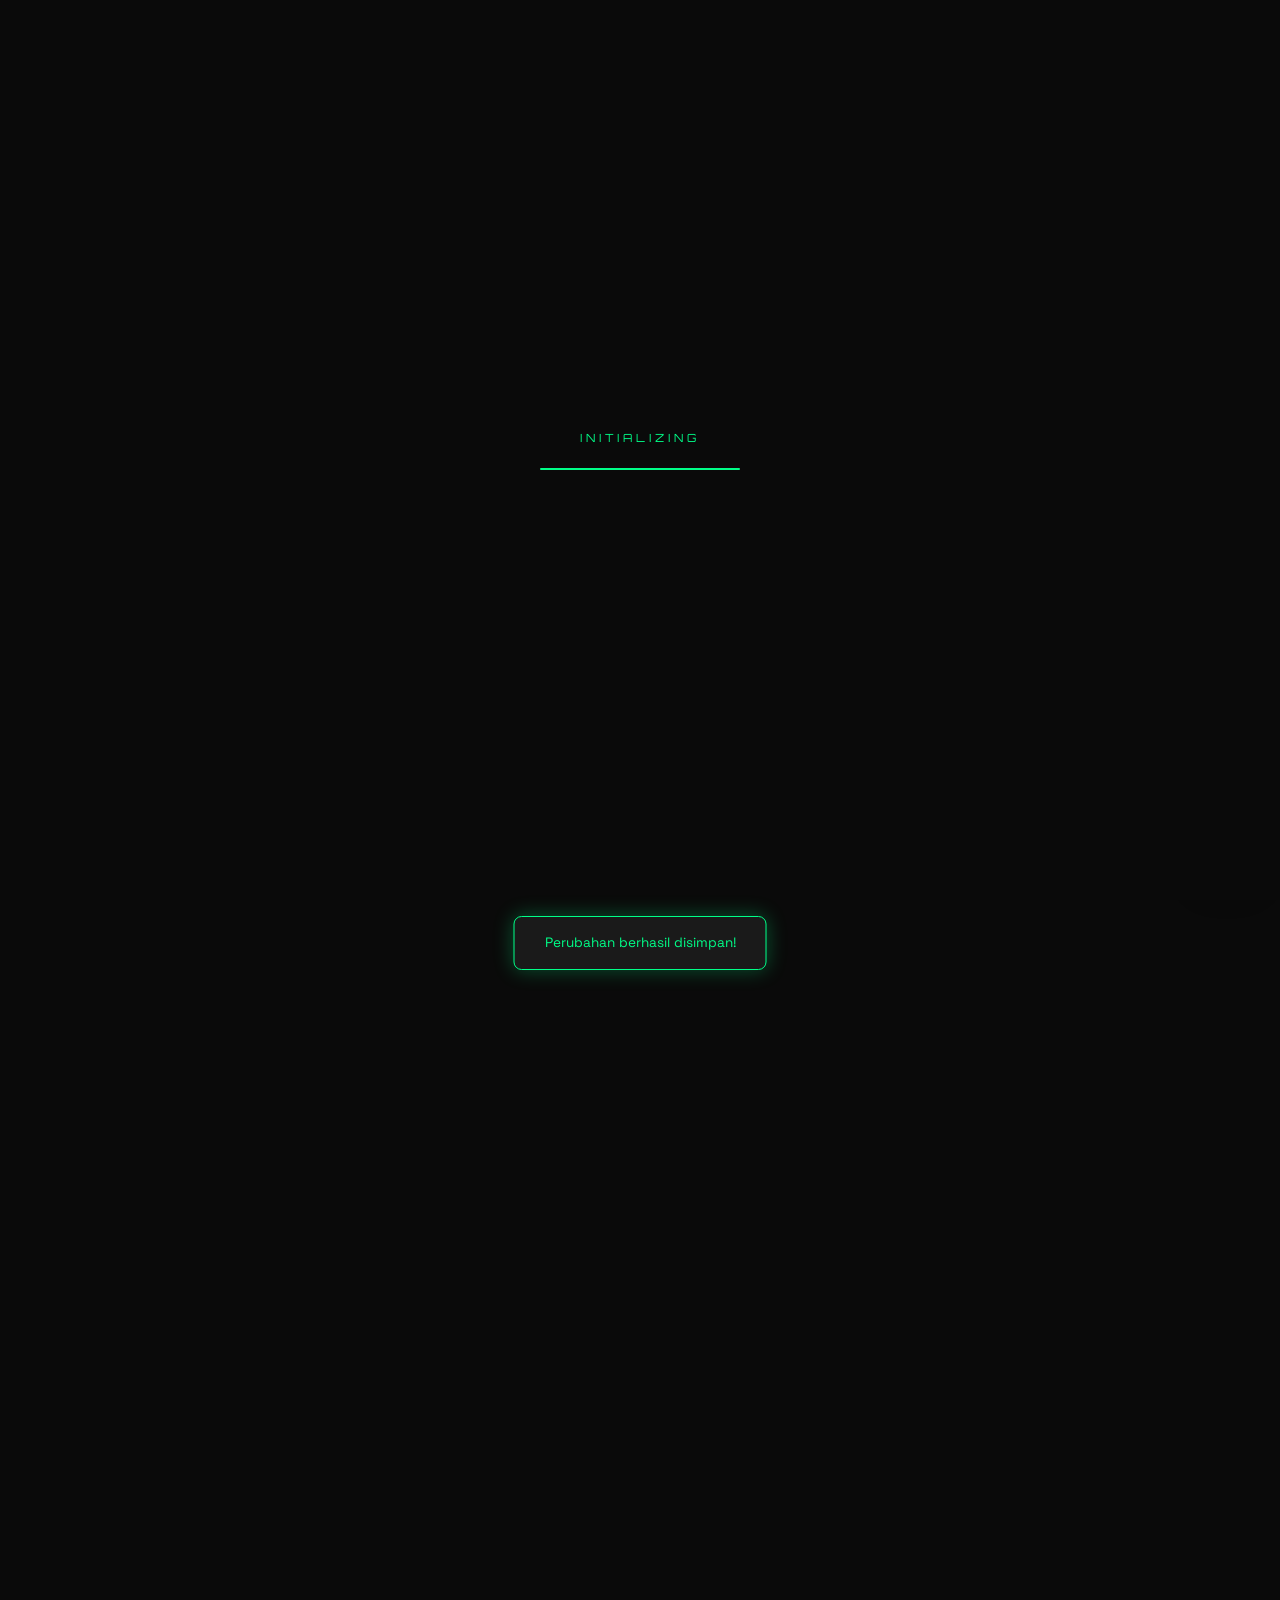
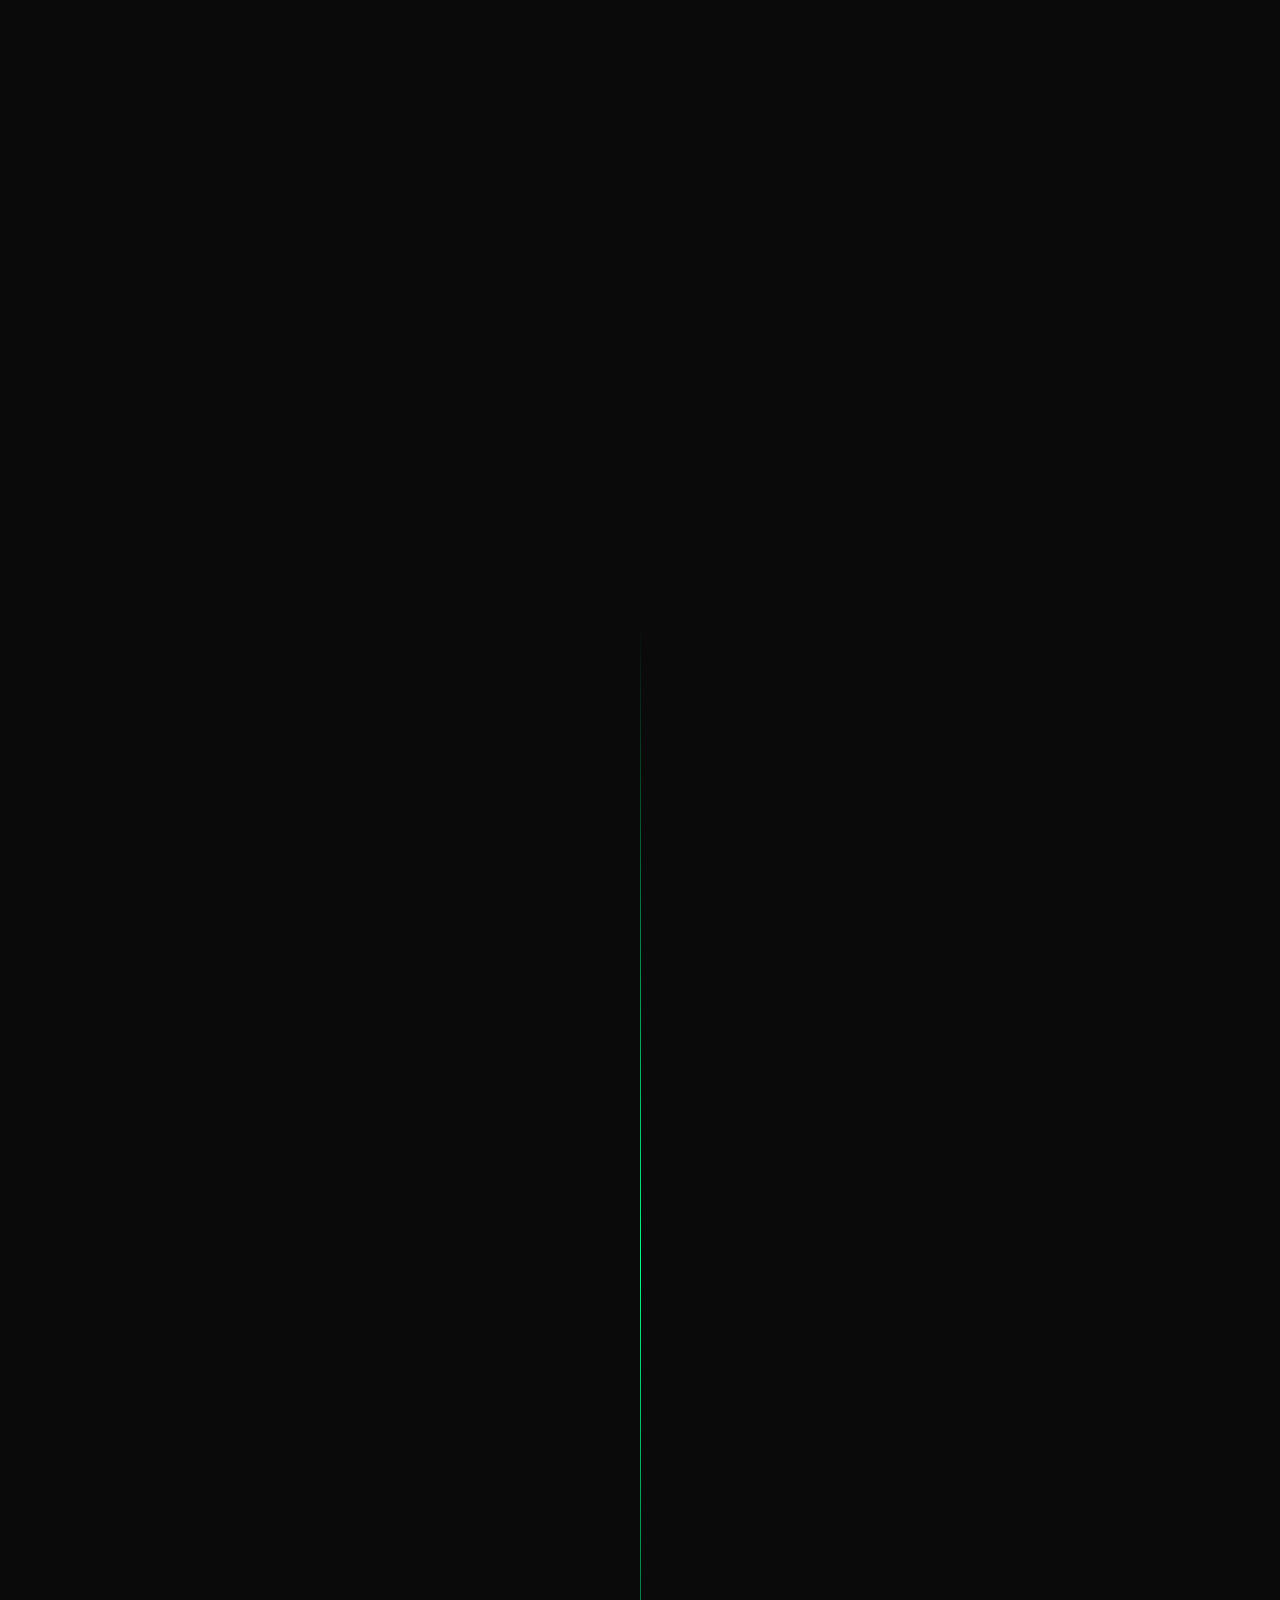
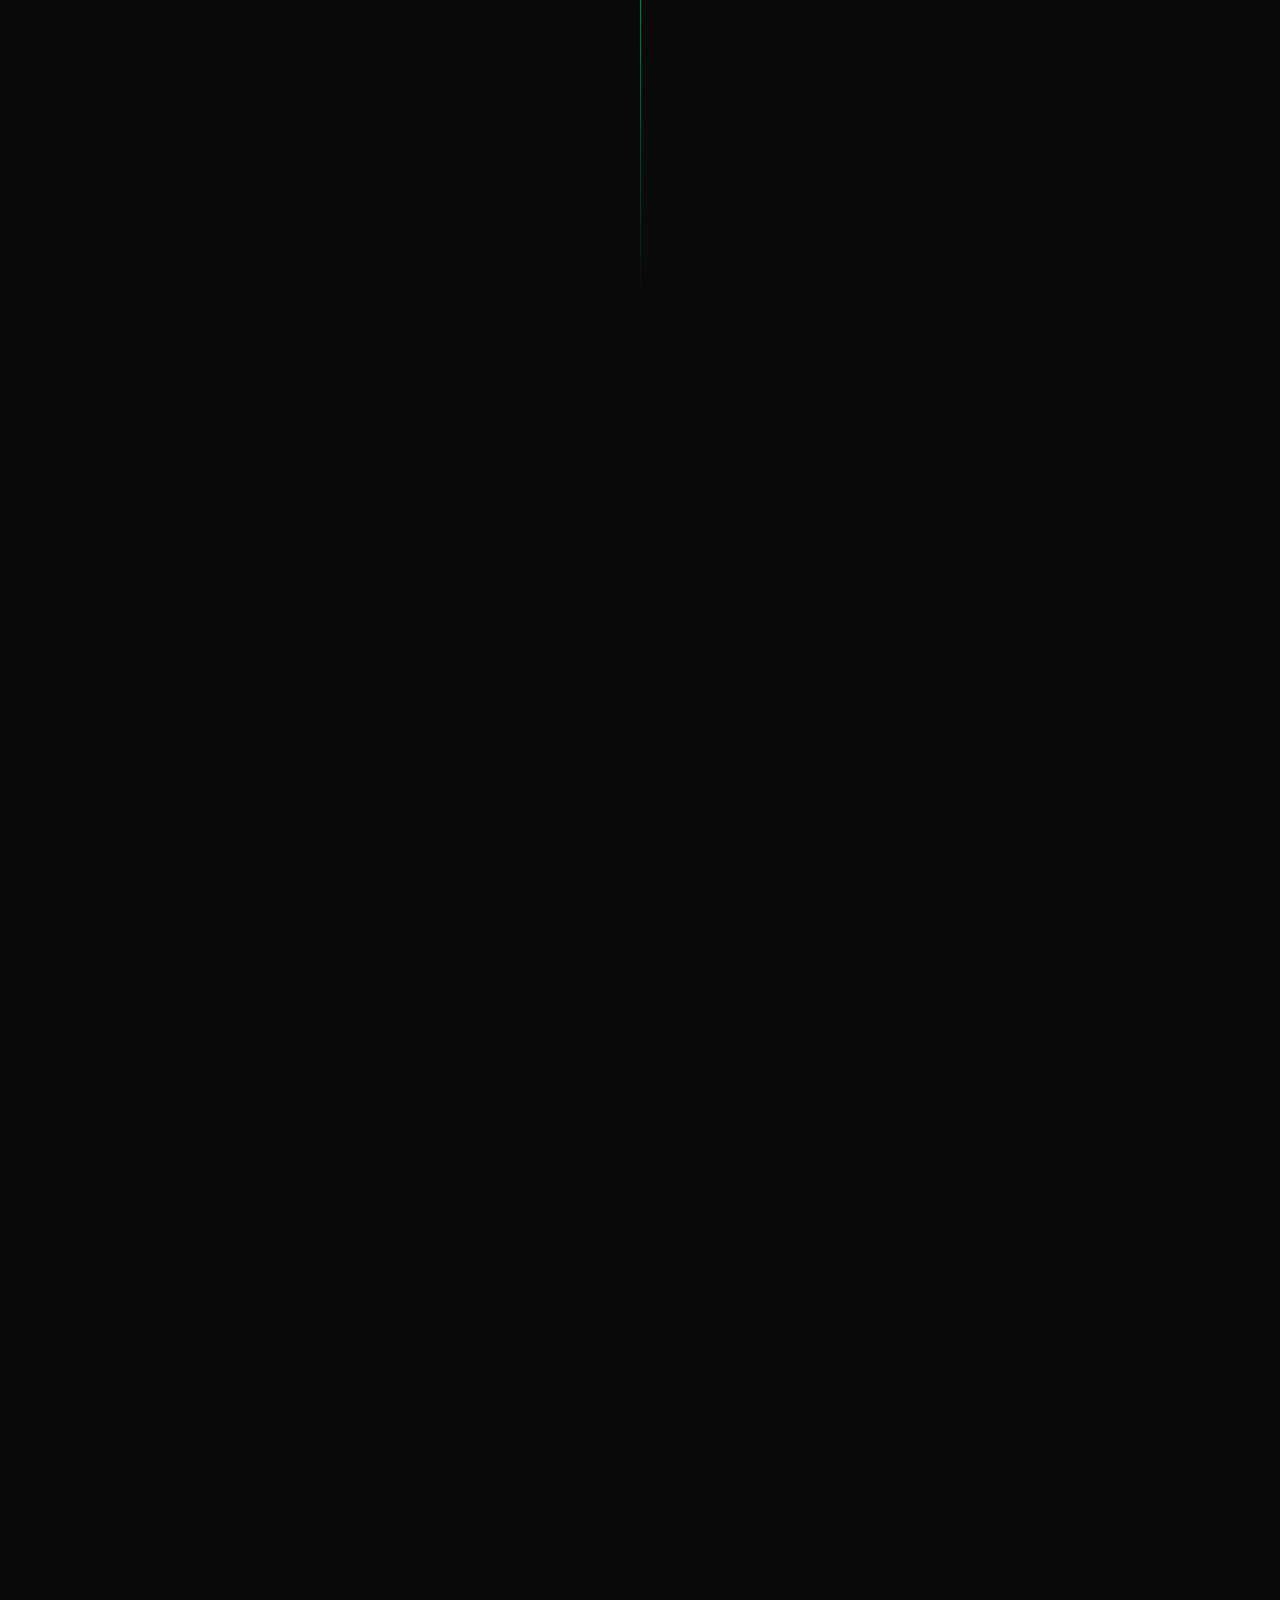
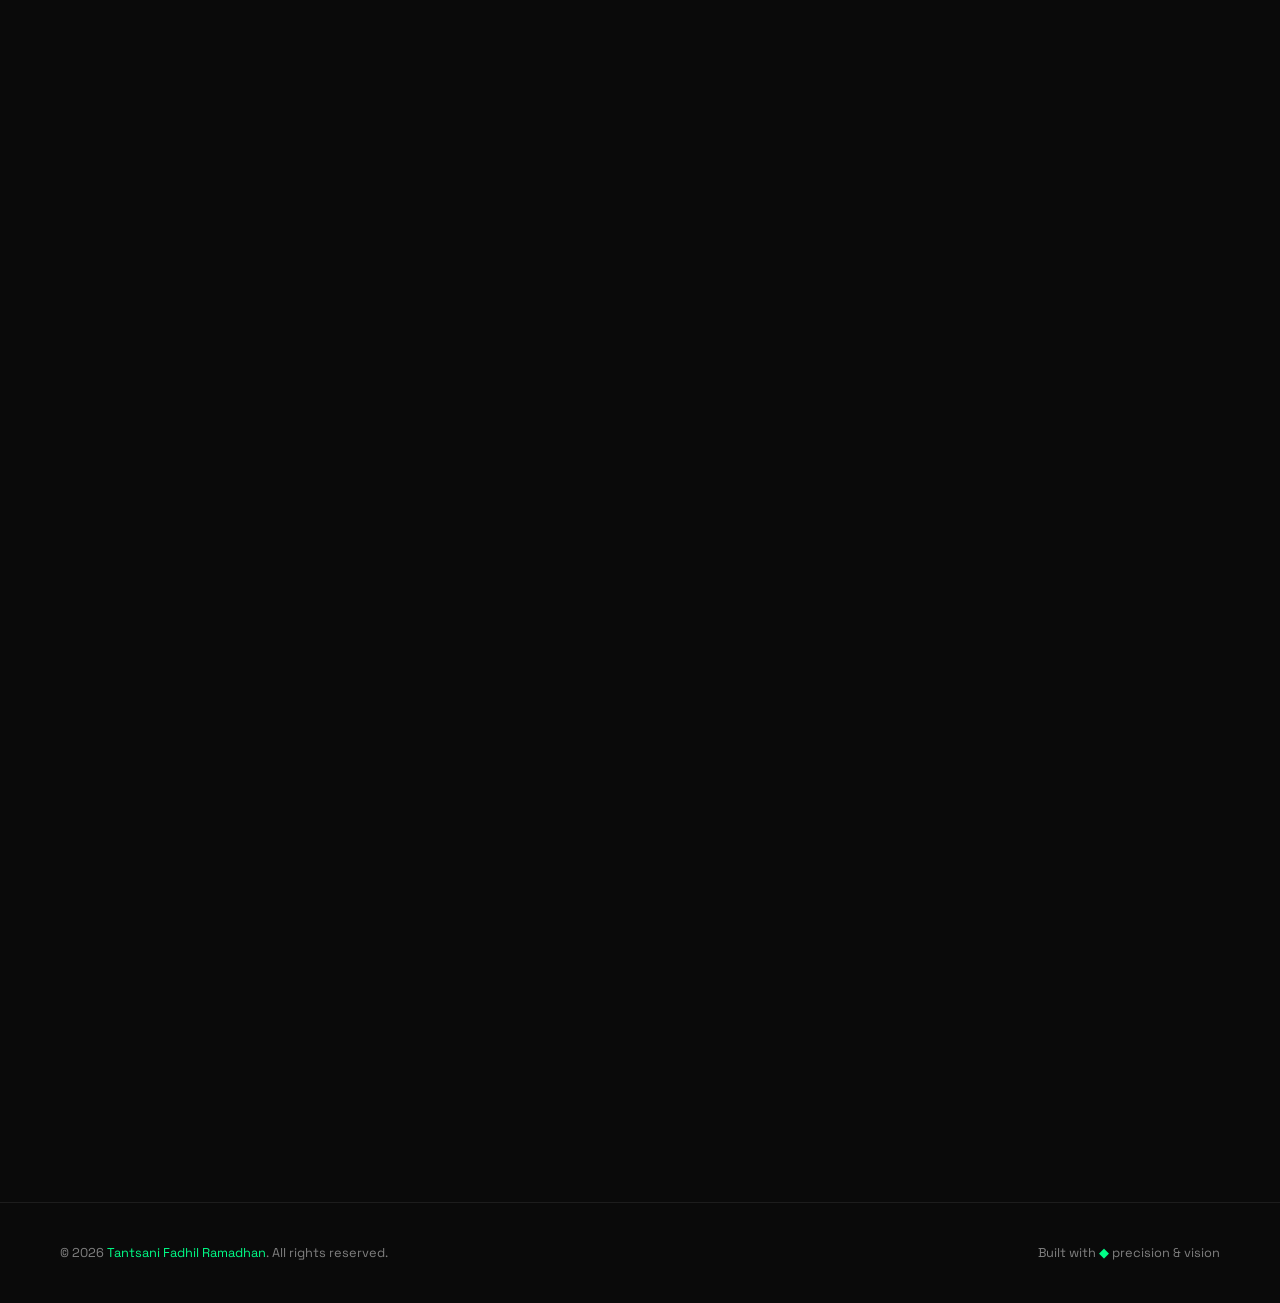
==== commit 2b66ac7e: "Update index.html" ====
--- a/index.html
+++ b/index.html
@@ -12,7 +12,7 @@
     <link href="https://fonts.googleapis.com/css2?family=Orbitron:wght@400;500;600;700;800;900&family=Rajdhani:wght@300;400;500;600;700&family=Space+Grotesk:wght@300;400;500;600;700&display=swap" rel="stylesheet">
     
     <!-- Styles -->
-    <link rel="stylesheet" href="css/style.css">
+    <link rel="stylesheet" href="style.css">
 </head>
 <body>
     <!-- Loading Screen -->
@@ -566,4 +566,4 @@
     <script src="js/admin.js"></script>
     <script src="js/main.js"></script>
 </body>
-</html>+</html>
--- a/style.css
+++ b/style.css
@@ -0,0 +1,1661 @@
+/* ========================================
+   VARIABLES & RESET
+======================================== */
+:root {
+    --black: #0a0a0a;
+    --black-light: #111111;
+    --black-lighter: #1a1a1a;
+    --silver: #c0c0c0;
+    --silver-light: #e8e8e8;
+    --silver-dark: #808080;
+    --neon: #00ff88;
+    --neon-dim: #00cc6a;
+    --neon-glow: rgba(0, 255, 136, 0.3);
+    --neon-glow-strong: rgba(0, 255, 136, 0.6);
+    --glass: rgba(255, 255, 255, 0.03);
+    --glass-border: rgba(255, 255, 255, 0.08);
+}
+
+* {
+    margin: 0; padding: 0;
+    box-sizing: border-box;
+    -webkit-tap-highlight-color: transparent;
+}
+
+html { scroll-behavior: smooth; }
+
+body {
+    font-family: 'Space Grotesk', sans-serif;
+    background: var(--black);
+    color: var(--silver);
+    overflow-x: hidden;
+    line-height: 1.6;
+}
+
+::-webkit-scrollbar { width: 6px; }
+::-webkit-scrollbar-track { background: var(--black); }
+::-webkit-scrollbar-thumb { background: var(--neon-dim); border-radius: 3px; }
+
+/* ========================================
+   BACKGROUND ELEMENTS
+======================================== */
+#particles-canvas {
+    position: fixed; top: 0; left: 0;
+    width: 100%; height: 100%;
+    z-index: 0; pointer-events: none;
+}
+
+.grid-bg {
+    position: fixed; top: 0; left: 0;
+    width: 100%; height: 100%;
+    background-image: 
+        linear-gradient(rgba(0, 255, 136, 0.03) 1px, transparent 1px),
+        linear-gradient(90deg, rgba(0, 255, 136, 0.03) 1px, transparent 1px);
+    background-size: 50px 50px;
+    z-index: 0; pointer-events: none;
+}
+
+/* ========================================
+   NAVIGATION
+======================================== */
+.navbar {
+    position: fixed; top: 0; left: 0;
+    width: 100%; z-index: 1000;
+    padding: 20px 60px;
+    display: flex; justify-content: space-between; align-items: center;
+    transition: all 0.4s ease;
+}
+
+.navbar.scrolled {
+    padding: 15px 60px;
+    background: rgba(10, 10, 10, 0.9);
+    backdrop-filter: blur(20px);
+    border-bottom: 1px solid var(--glass-border);
+}
+
+.nav-logo {
+    font-family: 'Orbitron', sans-serif;
+    font-size: 1.2rem; font-weight: 700;
+    color: var(--neon);
+    text-decoration: none;
+    letter-spacing: 2px;
+    text-shadow: 0 0 10px var(--neon-glow);
+    user-select: none; -webkit-user-select: none;
+    cursor: pointer;
+    transition: all 0.3s ease;
+}
+
+.nav-logo.pressing {
+    transform: scale(0.92);
+    text-shadow: 0 0 25px var(--neon-glow-strong);
+    color: var(--silver-light);
+}
+
+.nav-links { display: flex; list-style: none; gap: 40px; }
+
+.nav-links a {
+    color: var(--silver);
+    text-decoration: none;
+    font-size: 0.85rem; font-weight: 500;
+    letter-spacing: 1px;
+    text-transform: uppercase;
+    transition: all 0.3s ease;
+    position: relative;
+}
+
+.nav-links a::after {
+    content: '';
+    position: absolute; bottom: -5px; left: 0;
+    width: 0; height: 1px;
+    background: var(--neon);
+    transition: width 0.3s ease;
+    box-shadow: 0 0 5px var(--neon-glow);
+}
+
+.nav-links a:hover { color: var(--neon); }
+.nav-links a:hover::after { width: 100%; }
+
+.nav-toggle {
+    display: none;
+    flex-direction: column;
+    gap: 5px; cursor: pointer;
+    z-index: 1001;
+}
+
+.nav-toggle span {
+    width: 25px; height: 2px;
+    background: var(--neon);
+    transition: all 0.3s ease;
+}
+
+/* ========================================
+   HERO
+======================================== */
+.hero {
+    position: relative;
+    min-height: 100vh;
+    display: flex; align-items: center; justify-content: center;
+    padding: 120px 60px;
+    z-index: 1;
+}
+
+.hero-content { text-align: center; max-width: 900px; }
+
+.hero-badge {
+    display: inline-block;
+    padding: 8px 20px;
+    border: 1px solid var(--neon);
+    border-radius: 30px;
+    font-size: 0.75rem;
+    letter-spacing: 3px;
+    text-transform: uppercase;
+    color: var(--neon);
+    margin-bottom: 30px;
+    animation: pulse-border 2s infinite;
+}
+
+@keyframes pulse-border {
+    0%, 100% { box-shadow: 0 0 5px var(--neon-glow); }
+    50% { box-shadow: 0 0 20px var(--neon-glow-strong); }
+}
+
+.hero-title {
+    font-family: 'Orbitron', sans-serif;
+    font-size: clamp(2rem, 5vw, 4rem);
+    font-weight: 800;
+    color: var(--silver-light);
+    margin-bottom: 10px;
+    line-height: 1.2;
+}
+
+.hero-title .highlight {
+    color: var(--neon);
+    text-shadow: 0 0 30px var(--neon-glow);
+}
+
+.hero-subtitle {
+    font-family: 'Rajdhani', sans-serif;
+    font-size: clamp(1rem, 2vw, 1.4rem);
+    color: var(--silver-dark);
+    margin-bottom: 20px;
+    font-weight: 400;
+    letter-spacing: 2px;
+}
+
+.hero-description {
+    font-size: 1rem;
+    color: var(--silver-dark);
+    max-width: 600px;
+    margin: 0 auto 40px;
+    line-height: 1.8;
+}
+
+.hero-cta {
+    display: flex; gap: 20px;
+    justify-content: center;
+    flex-wrap: wrap;
+}
+
+.btn-primary, .btn-secondary {
+    padding: 14px 35px;
+    border-radius: 4px;
+    font-family: 'Space Grotesk', sans-serif;
+    font-size: 0.85rem;
+    font-weight: 600;
+    letter-spacing: 1px;
+    text-transform: uppercase;
+    cursor: pointer;
+    transition: all 0.3s ease;
+    text-decoration: none;
+    display: inline-block;
+}
+
+.btn-primary { background: var(--neon); color: var(--black); border: none; }
+.btn-primary:hover { box-shadow: 0 0 30px var(--neon-glow-strong); transform: translateY(-2px); }
+
+.btn-secondary { background: transparent; color: var(--silver); border: 1px solid var(--silver-dark); }
+.btn-secondary:hover { border-color: var(--neon); color: var(--neon); box-shadow: 0 0 15px var(--neon-glow); }
+
+.scroll-indicator {
+    position: absolute;
+    bottom: 40px; left: 50%;
+    transform: translateX(-50%);
+    display: flex; flex-direction: column;
+    align-items: center; gap: 10px;
+    animation: float 3s ease-in-out infinite;
+}
+
+.scroll-indicator span {
+    font-size: 0.7rem;
+    letter-spacing: 2px;
+    text-transform: uppercase;
+    color: var(--silver-dark);
+}
+
+.scroll-indicator .arrow {
+    width: 1px; height: 40px;
+    background: linear-gradient(to bottom, var(--neon), transparent);
+}
+
+@keyframes float {
+    0%, 100% { transform: translateX(-50%) translateY(0); }
+    50% { transform: translateX(-50%) translateY(10px); }
+}
+
+/* ========================================
+   SECTIONS
+======================================== */
+section {
+    position: relative;
+    z-index: 1;
+    padding: 120px 60px;
+}
+
+.section-header { text-align: center; margin-bottom: 80px; }
+
+.section-tag {
+    font-family: 'Orbitron', sans-serif;
+    font-size: 0.7rem;
+    letter-spacing: 4px;
+    text-transform: uppercase;
+    color: var(--neon);
+    margin-bottom: 15px;
+    display: block;
+}
+
+.section-title {
+    font-family: 'Orbitron', sans-serif;
+    font-size: clamp(1.5rem, 3vw, 2.5rem);
+    font-weight: 700;
+    color: var(--silver-light);
+    margin-bottom: 15px;
+}
+
+.section-line {
+    width: 60px; height: 2px;
+    background: var(--neon);
+    margin: 0 auto;
+    box-shadow: 0 0 10px var(--neon-glow);
+}
+
+/* ========================================
+   ABOUT
+======================================== */
+.about-grid {
+    display: grid;
+    grid-template-columns: 1fr 1.5fr;
+    gap: 80px;
+    max-width: 1200px;
+    margin: 0 auto;
+    align-items: center;
+}
+
+.about-image { position: relative; }
+
+.about-image .image-frame {
+    width: 100%;
+    aspect-ratio: 3/4;
+    background: var(--black-lighter);
+    border: 1px solid var(--glass-border);
+    border-radius: 8px;
+    overflow: hidden;
+    position: relative;
+}
+
+.about-image .image-frame img { width: 100%; height: 100%; object-fit: cover; }
+
+.about-image .image-frame::before {
+    content: '';
+    position: absolute;
+    top: -2px; left: -2px;
+    right: -2px; bottom: -2px;
+    background: linear-gradient(45deg, var(--neon), transparent, var(--neon));
+    border-radius: 10px;
+    z-index: -1;
+    opacity: 0.5;
+}
+
+.photo-placeholder {
+    width: 100%; height: 100%;
+    display: flex; align-items: center; justify-content: center;
+    background: linear-gradient(135deg, var(--black-lighter), #0d1a0f);
+}
+
+.photo-placeholder span {
+    font-family: 'Orbitron', sans-serif;
+    font-size: 4rem;
+    color: var(--neon);
+    opacity: 0.3;
+}
+
+.about-image .decoration {
+    position: absolute;
+    top: -20px; right: -20px;
+    width: 100px; height: 100px;
+    border: 1px solid var(--neon);
+    border-radius: 4px;
+    opacity: 0.3;
+}
+
+.about-text h3 {
+    font-family: 'Orbitron', sans-serif;
+    font-size: 1.5rem;
+    color: var(--silver-light);
+    margin-bottom: 20px;
+}
+
+.about-text p {
+    color: var(--silver-dark);
+    margin-bottom: 15px;
+    line-height: 1.8;
+    font-size: 0.95rem;
+}
+
+.about-stats {
+    display: grid;
+    grid-template-columns: repeat(3, 1fr);
+    gap: 20px;
+    margin-top: 40px;
+}
+
+.stat-item {
+    text-align: center;
+    padding: 20px;
+    background: var(--glass);
+    border: 1px solid var(--glass-border);
+    border-radius: 8px;
+}
+
+.stat-number {
+    font-family: 'Orbitron', sans-serif;
+    font-size: 1.8rem;
+    font-weight: 700;
+    color: var(--neon);
+    display: block;
+}
+
+.stat-label {
+    font-size: 0.75rem;
+    letter-spacing: 1px;
+    text-transform: uppercase;
+    color: var(--silver-dark);
+    margin-top: 5px;
+}
+
+/* ========================================
+   TIMELINE
+======================================== */
+.timeline {
+    max-width: 800px;
+    margin: 0 auto;
+    position: relative;
+}
+
+.timeline::before {
+    content: '';
+    position: absolute;
+    left: 50%; top: 0; bottom: 0;
+    width: 1px;
+    background: linear-gradient(to bottom, transparent, var(--neon), transparent);
+}
+
+.timeline-item {
+    display: flex;
+    margin-bottom: 60px;
+    position: relative;
+}
+
+.timeline-item:nth-child(odd) {
+    flex-direction: row-reverse;
+    text-align: right;
+}
+
+.timeline-content {
+    width: 45%;
+    padding: 30px;
+    background: var(--glass);
+    border: 1px solid var(--glass-border);
+    border-radius: 8px;
+    transition: all 0.3s ease;
+}
+
+.timeline-content:hover {
+    border-color: var(--neon);
+    box-shadow: 0 0 20px var(--neon-glow);
+    transform: translateY(-5px);
+}
+
+.timeline-dot {
+    position: absolute;
+    left: 50%; top: 30px;
+    transform: translateX(-50%);
+    width: 12px; height: 12px;
+    background: var(--neon);
+    border-radius: 50%;
+    box-shadow: 0 0 15px var(--neon-glow-strong);
+}
+
+.timeline-year {
+    font-family: 'Orbitron', sans-serif;
+    font-size: 0.8rem;
+    color: var(--neon);
+    margin-bottom: 10px;
+    letter-spacing: 2px;
+}
+
+.timeline-title {
+    font-family: 'Rajdhani', sans-serif;
+    font-size: 1.2rem;
+    font-weight: 600;
+    color: var(--silver-light);
+    margin-bottom: 8px;
+}
+
+.timeline-desc {
+    font-size: 0.85rem;
+    color: var(--silver-dark);
+    line-height: 1.6;
+}
+
+/* ========================================
+   SKILLS
+======================================== */
+.skills-grid {
+    display: grid;
+    grid-template-columns: repeat(auto-fit, minmax(300px, 1fr));
+    gap: 30px;
+    max-width: 1200px;
+    margin: 0 auto;
+}
+
+.skill-card {
+    padding: 40px 30px;
+    background: var(--glass);
+    border: 1px solid var(--glass-border);
+    border-radius: 8px;
+    transition: all 0.4s ease;
+    position: relative;
+    overflow: hidden;
+}
+
+.skill-card::before {
+    content: '';
+    position: absolute;
+    top: 0; left: 0;
+    width: 100%; height: 2px;
+    background: linear-gradient(90deg, transparent, var(--neon), transparent);
+    opacity: 0;
+    transition: opacity 0.3s ease;
+}
+
+.skill-card:hover::before { opacity: 1; }
+
+.skill-card:hover {
+    border-color: rgba(0, 255, 136, 0.2);
+    transform: translateY(-5px);
+    box-shadow: 0 20px 40px rgba(0, 0, 0, 0.3);
+}
+
+.skill-icon {
+    width: 50px; height: 50px;
+    display: flex; align-items: center; justify-content: center;
+    border: 1px solid var(--neon);
+    border-radius: 8px;
+    margin-bottom: 20px;
+    font-size: 1.5rem;
+    color: var(--neon);
+}
+
+.skill-card h4 {
+    font-family: 'Rajdhani', sans-serif;
+    font-size: 1.2rem;
+    font-weight: 600;
+    color: var(--silver-light);
+    margin-bottom: 10px;
+}
+
+.skill-card p {
+    font-size: 0.85rem;
+    color: var(--silver-dark);
+    line-height: 1.6;
+}
+
+.skill-tags {
+    display: flex; flex-wrap: wrap;
+    gap: 8px; margin-top: 15px;
+}
+
+.skill-tag {
+    padding: 4px 12px;
+    background: rgba(0, 255, 136, 0.05);
+    border: 1px solid rgba(0, 255, 136, 0.2);
+    border-radius: 20px;
+    font-size: 0.7rem;
+    color: var(--neon);
+    letter-spacing: 0.5px;
+}
+
+/* ========================================
+   PROJECTS
+======================================== */
+.projects-grid {
+    display: grid;
+    grid-template-columns: repeat(auto-fit, minmax(350px, 1fr));
+    gap: 30px;
+    max-width: 1200px;
+    margin: 0 auto;
+}
+
+.project-card {
+    background: var(--glass);
+    border: 1px solid var(--glass-border);
+    border-radius: 12px;
+    overflow: hidden;
+    transition: all 0.4s ease;
+    position: relative;
+}
+
+.project-card:hover {
+    border-color: rgba(0, 255, 136, 0.3);
+    transform: translateY(-8px);
+    box-shadow: 0 30px 60px rgba(0, 0, 0, 0.4);
+}
+
+.project-image {
+    width: 100%; height: 200px;
+    background: var(--black-lighter);
+    position: relative;
+    overflow: hidden;
+    display: flex; align-items: center; justify-content: center;
+}
+
+.project-image .project-icon {
+    font-size: 3rem;
+    color: var(--neon);
+    opacity: 0.5;
+}
+
+.project-image::after {
+    content: '';
+    position: absolute;
+    bottom: 0; left: 0;
+    width: 100%; height: 50%;
+    background: linear-gradient(to top, var(--black-lighter), transparent);
+}
+
+.project-info { padding: 30px; }
+
+.project-category {
+    font-size: 0.7rem;
+    letter-spacing: 2px;
+    text-transform: uppercase;
+    color: var(--neon);
+    margin-bottom: 10px;
+}
+
+.project-title {
+    font-family: 'Rajdhani', sans-serif;
+    font-size: 1.4rem;
+    font-weight: 700;
+    color: var(--silver-light);
+    margin-bottom: 12px;
+}
+
+.project-desc {
+    font-size: 0.85rem;
+    color: var(--silver-dark);
+    line-height: 1.7;
+    margin-bottom: 20px;
+}
+
+.project-tech { display: flex; flex-wrap: wrap; gap: 8px; }
+
+.project-tech span {
+    padding: 4px 10px;
+    background: rgba(0, 255, 136, 0.05);
+    border: 1px solid rgba(0, 255, 136, 0.15);
+    border-radius: 3px;
+    font-size: 0.7rem;
+    color: var(--neon-dim);
+}
+
+/* ========================================
+   ORGANIZATION
+======================================== */
+.org-grid {
+    display: grid;
+    grid-template-columns: repeat(auto-fit, minmax(280px, 1fr));
+    gap: 25px;
+    max-width: 1200px;
+    margin: 0 auto;
+}
+
+.org-card {
+    padding: 30px;
+    background: var(--glass);
+    border: 1px solid var(--glass-border);
+    border-radius: 8px;
+    transition: all 0.3s ease;
+    position: relative;
+}
+
+.org-card:hover {
+    border-color: rgba(0, 255, 136, 0.2);
+    transform: translateY(-3px);
+}
+
+.org-card .org-role {
+    font-family: 'Orbitron', sans-serif;
+    font-size: 0.7rem;
+    color: var(--neon);
+    letter-spacing: 2px;
+    text-transform: uppercase;
+    margin-bottom: 10px;
+}
+
+.org-card h4 {
+    font-family: 'Rajdhani', sans-serif;
+    font-size: 1.2rem;
+    font-weight: 600;
+    color: var(--silver-light);
+    margin-bottom: 8px;
+}
+
+.org-card p {
+    font-size: 0.85rem;
+    color: var(--silver-dark);
+    line-height: 1.6;
+}
+
+.org-card .org-period {
+    margin-top: 15px;
+    font-size: 0.75rem;
+    color: var(--silver-dark);
+    opacity: 0.7;
+}
+
+/* ========================================
+   CONTACT
+======================================== */
+.contact-container {
+    max-width: 800px;
+    margin: 0 auto;
+    text-align: center;
+}
+
+.contact-text {
+    font-size: 1.1rem;
+    color: var(--silver-dark);
+    margin-bottom: 40px;
+    line-height: 1.8;
+}
+
+.contact-links {
+    display: flex;
+    justify-content: center;
+    gap: 30px;
+    flex-wrap: wrap;
+}
+
+.contact-link {
+    display: flex; align-items: center;
+    gap: 10px;
+    padding: 15px 25px;
+    background: var(--glass);
+    border: 1px solid var(--glass-border);
+    border-radius: 8px;
+    color: var(--silver);
+    text-decoration: none;
+    transition: all 0.3s ease;
+    font-size: 0.9rem;
+}
+
+.contact-link:hover {
+    border-color: var(--neon);
+    color: var(--neon);
+    box-shadow: 0 0 20px var(--neon-glow);
+}
+
+.contact-link .icon { font-size: 1.2rem; }
+
+/* ========================================
+   FOOTER
+======================================== */
+.footer {
+    position: relative;
+    z-index: 1;
+    padding: 40px 60px;
+    border-top: 1px solid var(--glass-border);
+    display: flex;
+    justify-content: space-between;
+    align-items: center;
+}
+
+.footer-text { font-size: 0.8rem; color: var(--silver-dark); }
+.footer-text .neon { color: var(--neon); }
+
+/* ========================================
+   MUSIC PLAYER
+======================================== */
+.music-player {
+    position: fixed;
+    bottom: 25px; right: 25px;
+    z-index: 900;
+    display: flex;
+    flex-direction: column;
+    align-items: flex-end;
+    gap: 12px;
+    font-family: 'Space Grotesk', sans-serif;
+}
+
+.music-expanded {
+    width: 320px;
+    background: rgba(17, 17, 17, 0.95);
+    backdrop-filter: blur(20px);
+    border: 1px solid var(--glass-border);
+    border-radius: 16px;
+    padding: 20px;
+    box-shadow: 0 20px 60px rgba(0, 0, 0, 0.6), 0 0 30px rgba(0, 255, 136, 0.08);
+    display: none;
+    animation: slideUp 0.3s ease;
+}
+
+.music-expanded.active { display: block; }
+
+@keyframes slideUp {
+    from { opacity: 0; transform: translateY(20px); }
+    to { opacity: 1; transform: translateY(0); }
+}
+
+.music-header {
+    display: flex;
+    justify-content: space-between;
+    align-items: center;
+    margin-bottom: 15px;
+    padding-bottom: 12px;
+    border-bottom: 1px solid var(--glass-border);
+}
+
+.music-header-title {
+    font-family: 'Orbitron', sans-serif;
+    font-size: 0.7rem;
+    letter-spacing: 2px;
+    color: var(--neon);
+    text-transform: uppercase;
+}
+
+.music-close-expand {
+    background: none; border: none;
+    color: var(--silver-dark);
+    cursor: pointer;
+    font-size: 1.2rem;
+    padding: 0;
+    line-height: 1;
+    transition: color 0.2s;
+}
+
+.music-close-expand:hover { color: var(--neon); }
+
+.now-playing {
+    display: flex;
+    gap: 12px;
+    align-items: center;
+    margin-bottom: 15px;
+}
+
+.np-visualizer {
+    width: 50px; height: 50px;
+    border-radius: 8px;
+    background: linear-gradient(135deg, var(--black-lighter), #0d1a0f);
+    border: 1px solid rgba(0, 255, 136, 0.2);
+    display: flex;
+    align-items: center;
+    justify-content: center;
+    gap: 2px;
+    flex-shrink: 0;
+}
+
+.viz-bar {
+    width: 3px;
+    background: var(--neon);
+    border-radius: 2px;
+    height: 8px;
+    transition: height 0.15s ease;
+    box-shadow: 0 0 4px var(--neon-glow);
+}
+
+.music-player.playing .viz-bar:nth-child(1) { animation: viz 0.6s ease-in-out infinite; }
+.music-player.playing .viz-bar:nth-child(2) { animation: viz 0.8s ease-in-out infinite 0.1s; }
+.music-player.playing .viz-bar:nth-child(3) { animation: viz 0.5s ease-in-out infinite 0.2s; }
+.music-player.playing .viz-bar:nth-child(4) { animation: viz 0.7s ease-in-out infinite 0.15s; }
+.music-player.playing .viz-bar:nth-child(5) { animation: viz 0.65s ease-in-out infinite 0.05s; }
+
+@keyframes viz {
+    0%, 100% { height: 6px; }
+    50% { height: 28px; }
+}
+
+.np-info { flex: 1; min-width: 0; }
+
+.np-label {
+    font-size: 0.65rem;
+    color: var(--neon);
+    letter-spacing: 1.5px;
+    text-transform: uppercase;
+    margin-bottom: 3px;
+}
+
+.np-title {
+    font-size: 0.9rem;
+    color: var(--silver-light);
+    font-weight: 500;
+    white-space: nowrap;
+    overflow: hidden;
+    text-overflow: ellipsis;
+}
+
+.np-artist {
+    font-size: 0.75rem;
+    color: var(--silver-dark);
+    white-space: nowrap;
+    overflow: hidden;
+    text-overflow: ellipsis;
+}
+
+.music-progress {
+    width: 100%;
+    height: 3px;
+    background: var(--black-lighter);
+    border-radius: 2px;
+    margin-bottom: 15px;
+    cursor: pointer;
+    overflow: hidden;
+    position: relative;
+}
+
+.music-progress-fill {
+    height: 100%;
+    background: var(--neon);
+    box-shadow: 0 0 8px var(--neon-glow);
+    width: 0%;
+    transition: width 0.3s linear;
+    border-radius: 2px;
+}
+
+.music-controls {
+    display: flex;
+    justify-content: center;
+    align-items: center;
+    gap: 20px;
+    margin-bottom: 15px;
+}
+
+.music-btn {
+    background: none; border: none;
+    color: var(--silver);
+    cursor: pointer;
+    font-size: 1.1rem;
+    padding: 8px;
+    border-radius: 50%;
+    transition: all 0.2s ease;
+    display: flex;
+    align-items: center;
+    justify-content: center;
+    width: 36px; height: 36px;
+}
+
+.music-btn:hover {
+    color: var(--neon);
+    background: rgba(0, 255, 136, 0.08);
+}
+
+.music-btn-play {
+    width: 48px; height: 48px;
+    background: var(--neon);
+    color: var(--black);
+    font-size: 1.2rem;
+    box-shadow: 0 0 20px var(--neon-glow);
+}
+
+.music-btn-play:hover {
+    background: var(--neon);
+    color: var(--black);
+    box-shadow: 0 0 30px var(--neon-glow-strong);
+    transform: scale(1.05);
+}
+
+.music-volume {
+    display: flex;
+    align-items: center;
+    gap: 10px;
+    padding-top: 12px;
+    border-top: 1px solid var(--glass-border);
+}
+
+.music-volume-icon {
+    color: var(--silver-dark);
+    font-size: 0.9rem;
+    cursor: pointer;
+    transition: color 0.2s;
+}
+
+.music-volume-icon:hover { color: var(--neon); }
+
+.music-volume-slider {
+    flex: 1;
+    -webkit-appearance: none;
+    appearance: none;
+    height: 3px;
+    background: var(--black-lighter);
+    border-radius: 2px;
+    outline: none;
+    cursor: pointer;
+}
+
+.music-volume-slider::-webkit-slider-thumb {
+    -webkit-appearance: none;
+    appearance: none;
+    width: 12px; height: 12px;
+    background: var(--neon);
+    border-radius: 50%;
+    cursor: pointer;
+    box-shadow: 0 0 8px var(--neon-glow);
+}
+
+.music-volume-slider::-moz-range-thumb {
+    width: 12px; height: 12px;
+    background: var(--neon);
+    border-radius: 50%;
+    cursor: pointer;
+    border: none;
+    box-shadow: 0 0 8px var(--neon-glow);
+}
+
+.music-playlist {
+    margin-top: 15px;
+    padding-top: 15px;
+    border-top: 1px solid var(--glass-border);
+    max-height: 180px;
+    overflow-y: auto;
+}
+
+.music-playlist::-webkit-scrollbar { width: 4px; }
+.music-playlist::-webkit-scrollbar-thumb { background: var(--neon-dim); border-radius: 2px; }
+
+.playlist-title {
+    font-size: 0.65rem;
+    letter-spacing: 1.5px;
+    text-transform: uppercase;
+    color: var(--silver-dark);
+    margin-bottom: 10px;
+}
+
+.playlist-item {
+    display: flex;
+    align-items: center;
+    gap: 10px;
+    padding: 8px 10px;
+    border-radius: 6px;
+    cursor: pointer;
+    transition: all 0.2s ease;
+    font-size: 0.8rem;
+    color: var(--silver);
+}
+
+.playlist-item:hover {
+    background: rgba(0, 255, 136, 0.05);
+    color: var(--silver-light);
+}
+
+.playlist-item.active {
+    background: rgba(0, 255, 136, 0.1);
+    color: var(--neon);
+}
+
+.playlist-item-num {
+    font-family: 'Orbitron', sans-serif;
+    font-size: 0.7rem;
+    color: var(--silver-dark);
+    width: 18px;
+}
+
+.playlist-item.active .playlist-item-num { color: var(--neon); }
+
+.playlist-item-title {
+    flex: 1;
+    white-space: nowrap;
+    overflow: hidden;
+    text-overflow: ellipsis;
+}
+
+.music-toggle {
+    width: 56px; height: 56px;
+    border-radius: 50%;
+    background: rgba(17, 17, 17, 0.9);
+    backdrop-filter: blur(10px);
+    border: 1px solid var(--glass-border);
+    color: var(--neon);
+    cursor: pointer;
+    display: flex;
+    align-items: center;
+    justify-content: center;
+    font-size: 1.3rem;
+    transition: all 0.3s ease;
+    box-shadow: 0 10px 30px rgba(0, 0, 0, 0.5);
+    position: relative;
+}
+
+.music-toggle:hover {
+    border-color: var(--neon);
+    box-shadow: 0 0 25px var(--neon-glow);
+    transform: scale(1.05);
+}
+
+.music-toggle.playing { animation: pulse-ring 2s infinite; }
+
+@keyframes pulse-ring {
+    0%, 100% { box-shadow: 0 0 15px var(--neon-glow); }
+    50% { box-shadow: 0 0 30px var(--neon-glow-strong); }
+}
+
+.music-toggle-ring {
+    position: absolute;
+    top: -4px; left: -4px;
+    right: -4px; bottom: -4px;
+    border: 2px solid var(--neon);
+    border-radius: 50%;
+    opacity: 0;
+    animation: ring-pulse 2s infinite;
+}
+
+.music-toggle.playing .music-toggle-ring { opacity: 1; }
+
+@keyframes ring-pulse {
+    0% { transform: scale(1); opacity: 0.8; }
+    100% { transform: scale(1.4); opacity: 0; }
+}
+
+/* Music Consent */
+.music-consent {
+    position: fixed;
+    bottom: 100px; left: 50%;
+    transform: translateX(-50%);
+    background: rgba(17, 17, 17, 0.95);
+    backdrop-filter: blur(20px);
+    border: 1px solid var(--neon);
+    border-radius: 12px;
+    padding: 20px 30px;
+    z-index: 950;
+    display: none;
+    align-items: center;
+    gap: 20px;
+    box-shadow: 0 0 30px var(--neon-glow);
+    max-width: 90%;
+}
+
+.music-consent.active { display: flex; }
+
+.music-consent-text {
+    font-size: 0.85rem;
+    color: var(--silver-light);
+}
+
+.music-consent-text strong { color: var(--neon); }
+
+.music-consent-btns { display: flex; gap: 10px; }
+
+.music-consent-btn {
+    padding: 8px 18px;
+    border-radius: 4px;
+    font-family: 'Space Grotesk', sans-serif;
+    font-size: 0.75rem;
+    font-weight: 600;
+    letter-spacing: 1px;
+    text-transform: uppercase;
+    cursor: pointer;
+    border: none;
+    transition: all 0.2s ease;
+}
+
+.music-consent-btn.primary { background: var(--neon); color: var(--black); }
+.music-consent-btn.secondary { background: transparent; border: 1px solid var(--silver-dark); color: var(--silver); }
+.music-consent-btn:hover { transform: translateY(-1px); }
+
+/* ========================================
+   ADMIN PANEL
+======================================== */
+.admin-overlay {
+    display: none;
+    position: fixed;
+    top: 0; left: 0;
+    width: 100%; height: 100%;
+    background: rgba(0, 0, 0, 0.95);
+    z-index: 10000;
+    backdrop-filter: blur(20px);
+    overflow-y: auto;
+}
+
+.admin-overlay.active {
+    display: flex;
+    align-items: flex-start;
+    justify-content: center;
+    padding: 40px 20px;
+}
+
+.admin-panel {
+    width: 100%;
+    max-width: 700px;
+    background: var(--black-lighter);
+    border: 1px solid var(--neon);
+    border-radius: 12px;
+    padding: 40px;
+    box-shadow: 0 0 50px var(--neon-glow);
+    position: relative;
+}
+
+.admin-panel h2 {
+    font-family: 'Orbitron', sans-serif;
+    font-size: 1.3rem;
+    color: var(--neon);
+    margin-bottom: 30px;
+    text-align: center;
+    letter-spacing: 2px;
+}
+
+.admin-close {
+    position: absolute;
+    top: 20px; right: 20px;
+    width: 35px; height: 35px;
+    border: 1px solid var(--silver-dark);
+    border-radius: 50%;
+    background: transparent;
+    color: var(--silver);
+    font-size: 1.2rem;
+    cursor: pointer;
+    display: flex;
+    align-items: center;
+    justify-content: center;
+    transition: all 0.3s ease;
+}
+
+.admin-close:hover {
+    border-color: #ff4444;
+    color: #ff4444;
+}
+
+.admin-section {
+    margin-bottom: 30px;
+    padding-bottom: 30px;
+    border-bottom: 1px solid var(--glass-border);
+}
+
+.admin-section:last-child { border-bottom: none; margin-bottom: 0; }
+
+.admin-section h3 {
+    font-family: 'Rajdhani', sans-serif;
+    font-size: 1.1rem;
+    color: var(--silver-light);
+    margin-bottom: 15px;
+}
+
+.admin-field { margin-bottom: 15px; }
+
+.admin-field label {
+    display: block;
+    font-size: 0.8rem;
+    color: var(--silver-dark);
+    margin-bottom: 5px;
+    letter-spacing: 0.5px;
+}
+
+.admin-field input,
+.admin-field textarea {
+    width: 100%;
+    padding: 12px 15px;
+    background: var(--black);
+    border: 1px solid var(--glass-border);
+    border-radius: 6px;
+    color: var(--silver-light);
+    font-family: 'Space Grotesk', sans-serif;
+    font-size: 0.9rem;
+    transition: border-color 0.3s ease;
+}
+
+.admin-field input:focus,
+.admin-field textarea:focus {
+    outline: none;
+    border-color: var(--neon);
+}
+
+.admin-field textarea { min-height: 100px; resize: vertical; }
+
+.admin-photo-upload {
+    display: flex;
+    align-items: center;
+    gap: 20px;
+}
+
+.admin-photo-preview {
+    width: 80px; height: 80px;
+    border-radius: 50%;
+    background: var(--black);
+    border: 2px solid var(--neon);
+    overflow: hidden;
+    display: flex;
+    align-items: center;
+    justify-content: center;
+}
+
+.admin-photo-preview img { width: 100%; height: 100%; object-fit: cover; }
+.admin-photo-preview .placeholder { font-size: 2rem; color: var(--neon); }
+
+.admin-btn {
+    padding: 12px 30px;
+    background: var(--neon);
+    color: var(--black);
+    border: none;
+    border-radius: 6px;
+    font-family: 'Space Grotesk', sans-serif;
+    font-size: 0.85rem;
+    font-weight: 600;
+    cursor: pointer;
+    transition: all 0.3s ease;
+    letter-spacing: 1px;
+    text-transform: uppercase;
+}
+
+.admin-btn:hover { box-shadow: 0 0 25px var(--neon-glow-strong); }
+
+.admin-btn-secondary {
+    background: transparent;
+    border: 1px solid var(--silver-dark);
+    color: var(--silver);
+}
+
+.admin-btn-secondary:hover {
+    border-color: var(--neon);
+    color: var(--neon);
+    box-shadow: 0 0 15px var(--neon-glow);
+}
+
+.admin-actions {
+    display: flex;
+    gap: 15px;
+    margin-top: 20px;
+    flex-wrap: wrap;
+}
+
+/* Music Admin */
+.music-admin-list {
+    display: flex;
+    flex-direction: column;
+    gap: 10px;
+    margin-bottom: 15px;
+}
+
+.music-admin-item {
+    display: flex;
+    align-items: center;
+    gap: 10px;
+    padding: 10px;
+    background: var(--black);
+    border: 1px solid var(--glass-border);
+    border-radius: 6px;
+}
+
+.music-admin-item-num {
+    font-family: 'Orbitron', sans-serif;
+    font-size: 0.8rem;
+    color: var(--neon);
+    width: 25px;
+}
+
+.music-admin-item-info { flex: 1; min-width: 0; }
+
+.music-admin-item-title {
+    font-size: 0.85rem;
+    color: var(--silver-light);
+    white-space: nowrap;
+    overflow: hidden;
+    text-overflow: ellipsis;
+}
+
+.music-admin-item-url {
+    font-size: 0.7rem;
+    color: var(--silver-dark);
+    white-space: nowrap;
+    overflow: hidden;
+    text-overflow: ellipsis;
+}
+
+.music-admin-item-actions { display: flex; gap: 5px; }
+
+.music-admin-item-btn {
+    background: transparent;
+    border: 1px solid var(--glass-border);
+    color: var(--silver);
+    width: 28px; height: 28px;
+    border-radius: 4px;
+    cursor: pointer;
+    font-size: 0.8rem;
+    display: flex;
+    align-items: center;
+    justify-content: center;
+    transition: all 0.2s;
+}
+
+.music-admin-item-btn:hover {
+    border-color: var(--neon);
+    color: var(--neon);
+}
+
+.music-admin-item-btn.delete:hover {
+    border-color: #ff4444;
+    color: #ff4444;
+}
+
+.add-track-form {
+    padding: 15px;
+    background: var(--black);
+    border: 1px dashed rgba(0, 255, 136, 0.3);
+    border-radius: 6px;
+    margin-top: 15px;
+}
+
+.add-track-form h4 {
+    font-size: 0.85rem;
+    color: var(--neon);
+    margin-bottom: 10px;
+    font-family: 'Rajdhani', sans-serif;
+}
+
+/* Login Modal */
+.login-modal {
+    display: none;
+    position: fixed;
+    top: 0; left: 0;
+    width: 100%; height: 100%;
+    background: rgba(0, 0, 0, 0.95);
+    z-index: 9999;
+    backdrop-filter: blur(20px);
+    align-items: center;
+    justify-content: center;
+}
+
+.login-modal.active { display: flex; }
+
+.login-box {
+    width: 100%;
+    max-width: 400px;
+    padding: 40px;
+    background: var(--black-lighter);
+    border: 1px solid var(--glass-border);
+    border-radius: 12px;
+    text-align: center;
+    margin: 20px;
+}
+
+.login-box h3 {
+    font-family: 'Orbitron', sans-serif;
+    font-size: 1rem;
+    color: var(--neon);
+    margin-bottom: 20px;
+    letter-spacing: 2px;
+}
+
+.login-box input {
+    width: 100%;
+    padding: 12px 15px;
+    background: var(--black);
+    border: 1px solid var(--glass-border);
+    border-radius: 6px;
+    color: var(--silver-light);
+    font-family: 'Space Grotesk', sans-serif;
+    font-size: 0.9rem;
+    margin-bottom: 15px;
+    transition: border-color 0.3s ease;
+}
+
+.login-box input:focus { outline: none; border-color: var(--neon); }
+
+.login-error {
+    color: #ff4444;
+    font-size: 0.8rem;
+    margin-bottom: 10px;
+    display: none;
+}
+
+.login-hint {
+    font-size: 0.7rem;
+    color: var(--silver-dark);
+    margin-top: 15px;
+    opacity: 0.6;
+    line-height: 1.5;
+}
+
+/* ========================================
+   ANIMATIONS & EFFECTS
+======================================== */
+.fade-in {
+    opacity: 0;
+    transform: translateY(30px);
+    transition: all 0.8s ease;
+}
+
+.fade-in.visible {
+    opacity: 1;
+    transform: translateY(0);
+}
+
+.glitch { position: relative; }
+
+.glitch::before,
+.glitch::after {
+    content: attr(data-text);
+    position: absolute;
+    top: 0; left: 0;
+    width: 100%; height: 100%;
+}
+
+.glitch::before {
+    animation: glitch-1 2s infinite linear alternate-reverse;
+    clip-path: polygon(0 0, 100% 0, 100% 35%, 0 35%);
+    color: var(--neon);
+    opacity: 0.5;
+}
+
+.glitch::after {
+    animation: glitch-2 3s infinite linear alternate-reverse;
+    clip-path: polygon(0 65%, 100% 65%, 100% 100%, 0 100%);
+    color: #ff0055;
+    opacity: 0.3;
+}
+
+@keyframes glitch-1 {
+    0%, 100% { transform: translateX(0); }
+    20% { transform: translateX(-2px); }
+    40% { transform: translateX(2px); }
+    60% { transform: translateX(-1px); }
+    80% { transform: translateX(1px); }
+}
+
+@keyframes glitch-2 {
+    0%, 100% { transform: translateX(0); }
+    20% { transform: translateX(2px); }
+    40% { transform: translateX(-2px); }
+    60% { transform: translateX(1px); }
+    80% { transform: translateX(-1px); }
+}
+
+.hero-profile-img {
+    width: 150px; height: 150px;
+    border-radius: 50%;
+    border: 2px solid var(--neon);
+    margin: 0 auto 30px;
+    overflow: hidden;
+    box-shadow: 0 0 30px var(--neon-glow);
+    display: flex;
+    align-items: center;
+    justify-content: center;
+    background: var(--black-lighter);
+}
+
+.hero-profile-img img { width: 100%; height: 100%; object-fit: cover; }
+
+.hero-profile-img .initials {
+    font-family: 'Orbitron', sans-serif;
+    font-size: 2.5rem;
+    color: var(--neon);
+    font-weight: 700;
+}
+
+/* Loading */
+.loading-screen {
+    position: fixed;
+    top: 0; left: 0;
+    width: 100%; height: 100%;
+    background: var(--black);
+    z-index: 99999;
+    display: flex;
+    align-items: center;
+    justify-content: center;
+    flex-direction: column;
+    gap: 20px;
+    transition: opacity 0.5s ease, visibility 0.5s ease;
+}
+
+.loading-screen.hidden { opacity: 0; visibility: hidden; }
+
+.loading-bar {
+    width: 200px; height: 2px;
+    background: var(--black-lighter);
+    border-radius: 2px;
+    overflow: hidden;
+}
+
+.loading-bar-fill {
+    width: 0%; height: 100%;
+    background: var(--neon);
+    box-shadow: 0 0 10px var(--neon);
+    animation: loading 1.5s ease forwards;
+}
+
+@keyframes loading {
+    0% { width: 0%; }
+    50% { width: 70%; }
+    100% { width: 100%; }
+}
+
+.loading-text {
+    font-family: 'Orbitron', sans-serif;
+    font-size: 0.7rem;
+    color: var(--neon);
+    letter-spacing: 4px;
+    text-transform: uppercase;
+}
+
+/* Toast */
+.toast {
+    position: fixed;
+    bottom: 30px; left: 50%;
+    transform: translateX(-50%) translateY(100px);
+    padding: 15px 30px;
+    background: var(--black-lighter);
+    border: 1px solid var(--neon);
+    border-radius: 8px;
+    color: var(--neon);
+    font-size: 0.85rem;
+    z-index: 99999;
+    transition: transform 0.4s ease;
+    box-shadow: 0 0 20px var(--neon-glow);
+    max-width: 90%;
+    text-align: center;
+}
+
+.toast.show { transform: translateX(-50%) translateY(0); }
+
+/* Hidden YouTube player */
+#yt-player-container {
+    position: fixed;
+    bottom: 0; left: 0;
+    width: 1px; height: 1px;
+    opacity: 0;
+    pointer-events: none;
+    z-index: -1;
+}
+
+/* ========================================
+   RESPONSIVE
+======================================== */
+@media (max-width: 968px) {
+    .navbar { padding: 20px 30px; }
+    .navbar.scrolled { padding: 15px 30px; }
+
+    .nav-links {
+        display: none;
+        position: fixed;
+        top: 0; left: 0;
+        width: 100%; height: 100vh;
+        background: var(--black);
+        flex-direction: column;
+        align-items: center;
+        justify-content: center;
+        gap: 30px;
+    }
+
+    .nav-links.active { display: flex; }
+    .nav-toggle { display: flex; }
+
+    section { padding: 80px 30px; }
+    .hero { padding: 120px 30px; }
+
+    .about-grid { grid-template-columns: 1fr; gap: 40px; }
+    .about-image { max-width: 300px; margin: 0 auto; }
+
+    .timeline::before { left: 20px; }
+
+    .timeline-item,
+    .timeline-item:nth-child(odd) {
+        flex-direction: row;
+        text-align: left;
+        padding-left: 50px;
+    }
+
+    .timeline-content { width: 100%; }
+    .timeline-dot { left: 20px; }
+
+    .projects-grid { grid-template-columns: 1fr; }
+
+    .footer {
+        flex-direction: column;
+        gap: 15px;
+        text-align: center;
+        padding: 30px;
+    }
+
+    .music-player { bottom: 15px; right: 15px; }
+    .music-expanded { width: calc(100vw - 30px); max-width: 360px; }
+    .music-toggle { width: 50px; height: 50px; font-size: 1.2rem; }
+
+    .music-consent {
+        flex-direction: column;
+        text-align: center;
+        padding: 20px;
+        gap: 15px;
+        bottom: 80px;
+    }
+
+    .admin-panel { padding: 25px 20px; }
+    .admin-panel h2 { font-size: 1.1rem; }
+
+    .about-stats { grid-template-columns: 1fr; }
+    .hero-cta { flex-direction: column; align-items: center; }
+    .contact-links { flex-direction: column; align-items: center; }
+}
+
+@media (max-width: 480px) {
+    .hero-profile-img { width: 120px; height: 120px; }
+    .hero-profile-img .initials { font-size: 2rem; }
+    .hero-title { font-size: 1.8rem; }
+    .hero-badge { font-size: 0.65rem; padding: 6px 15px; }
+}
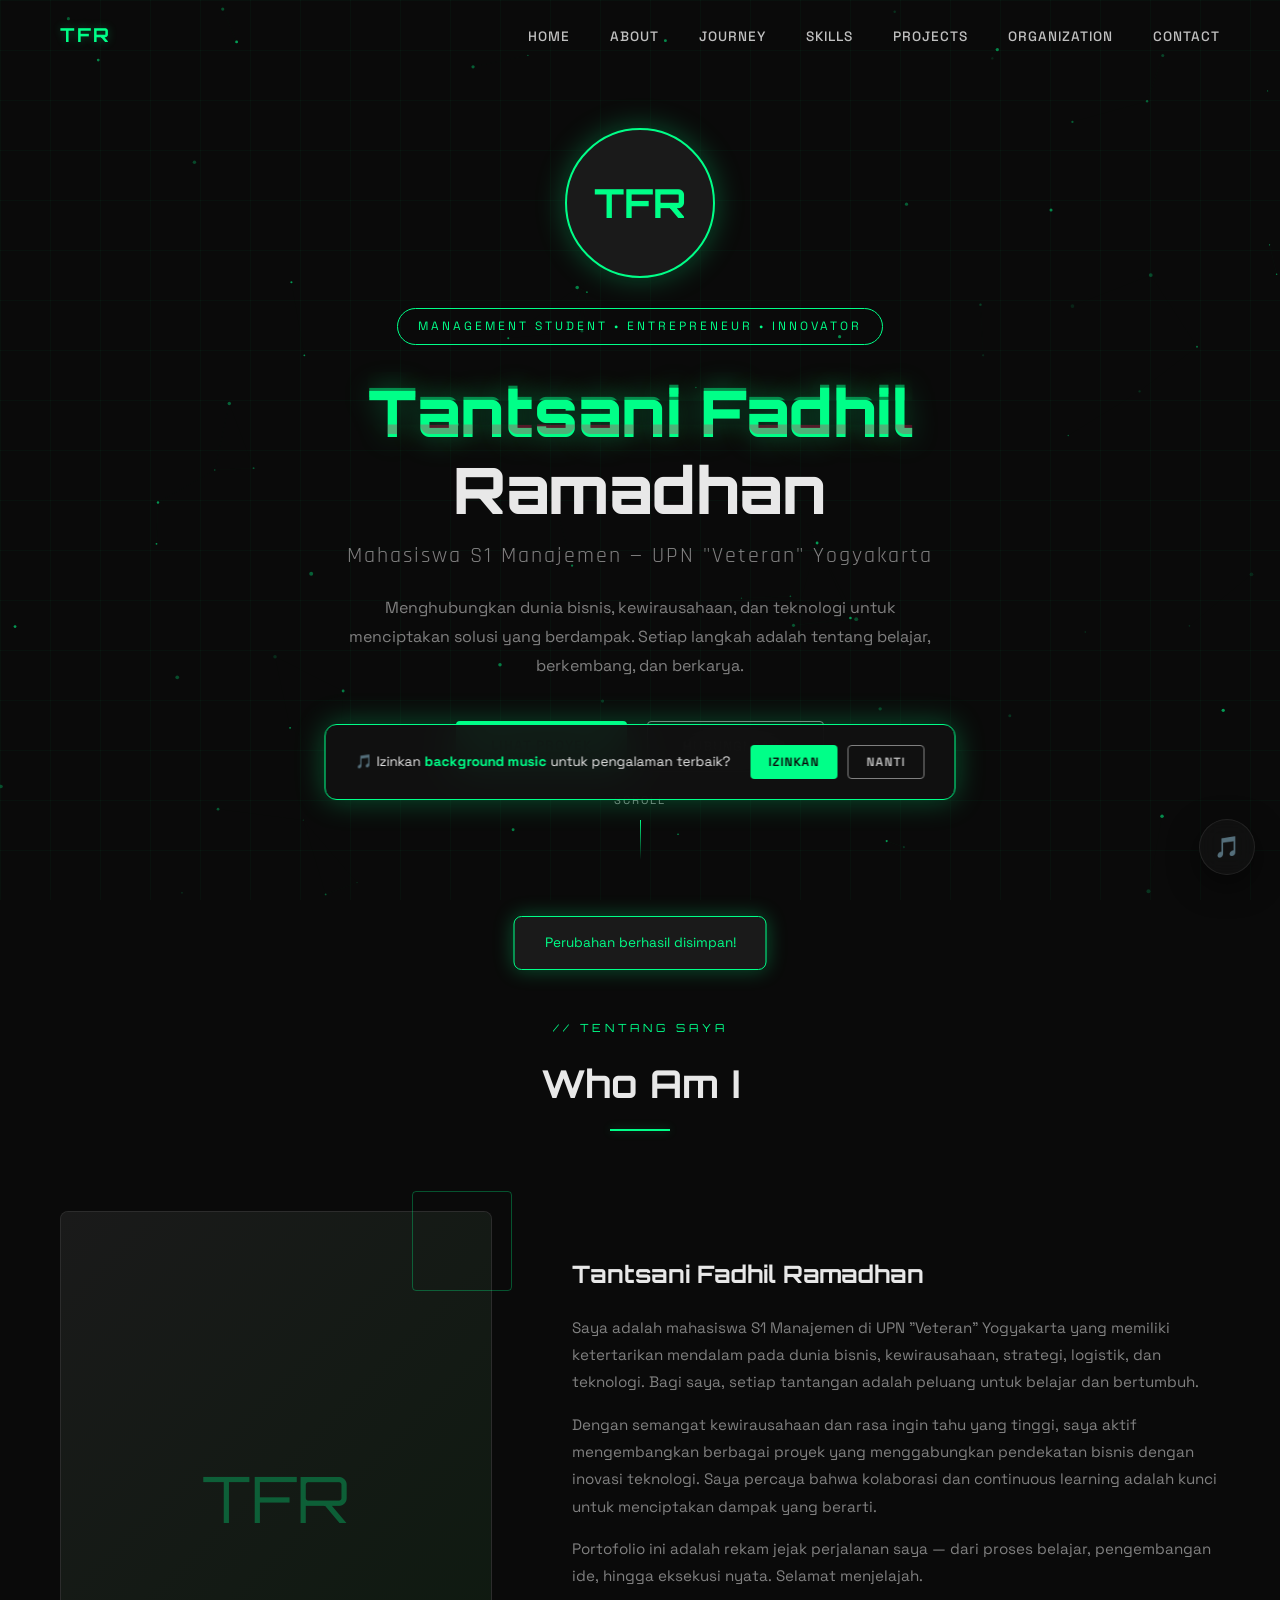
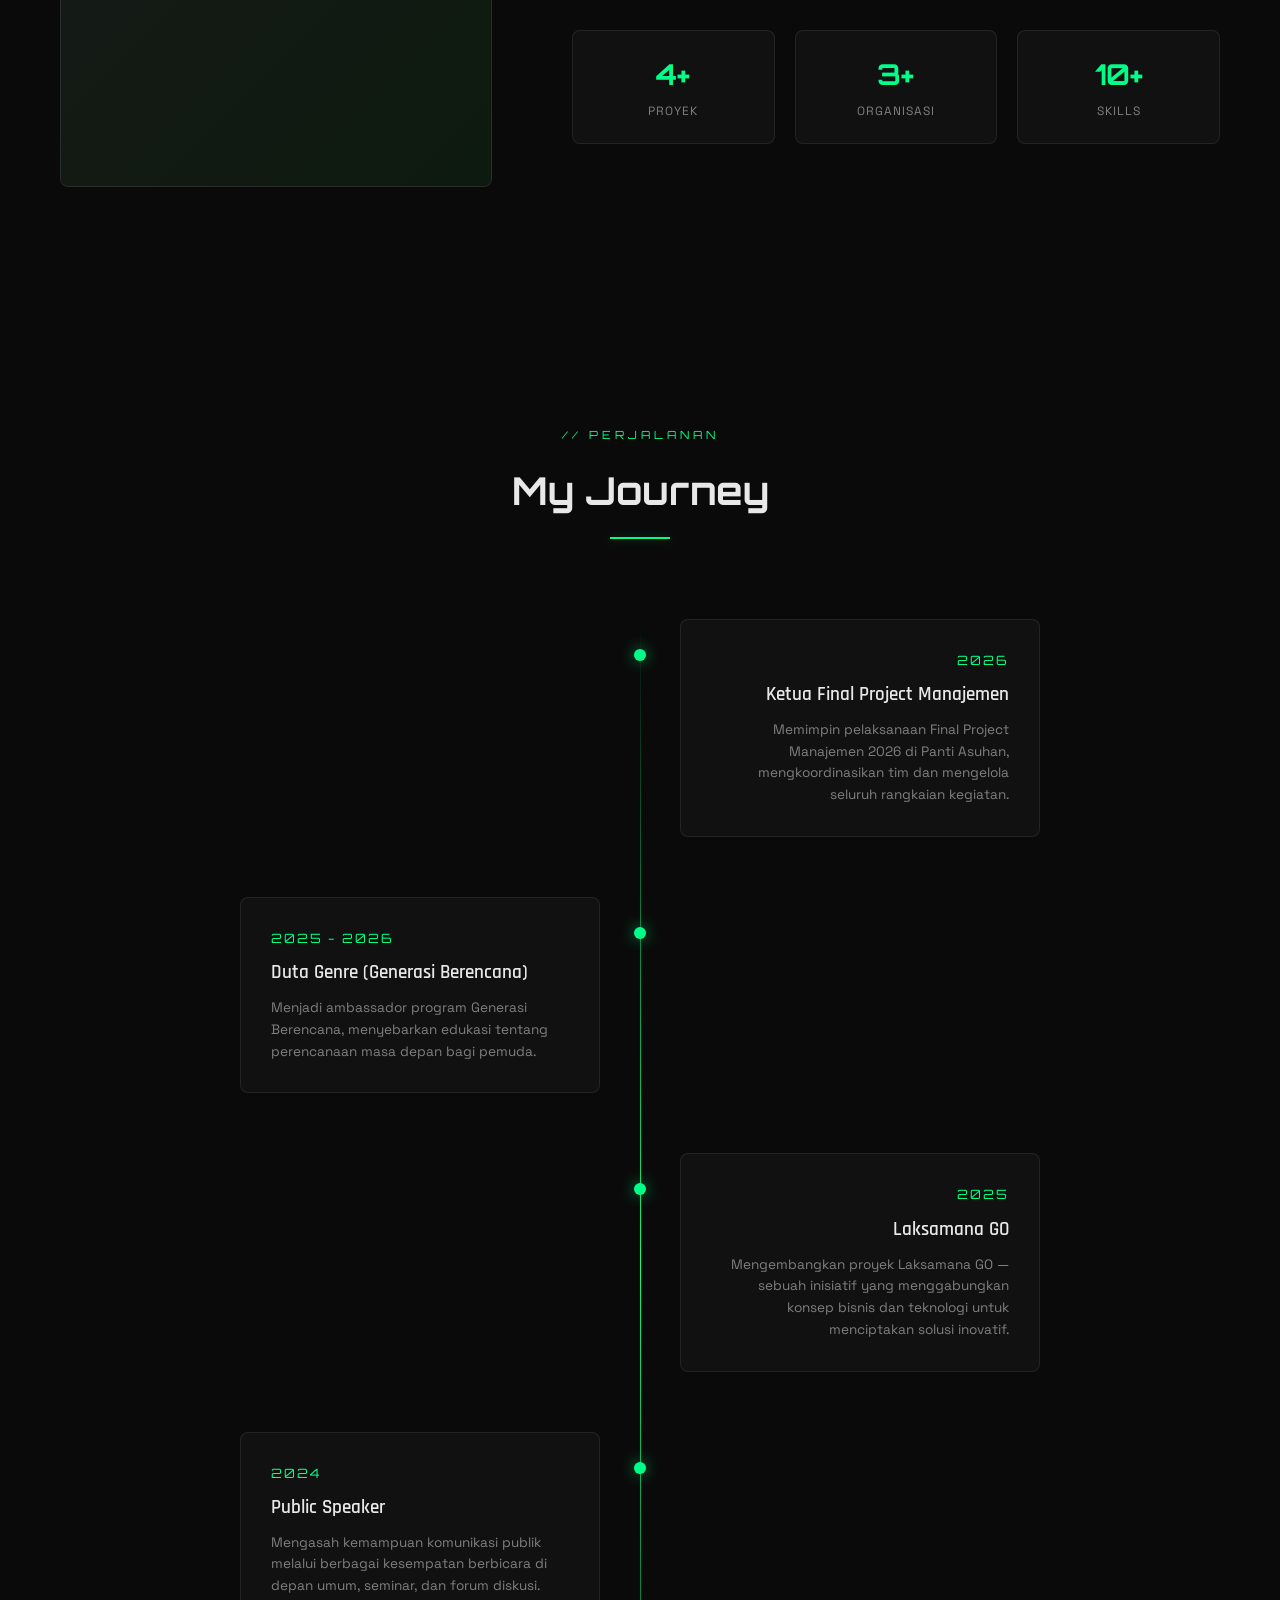
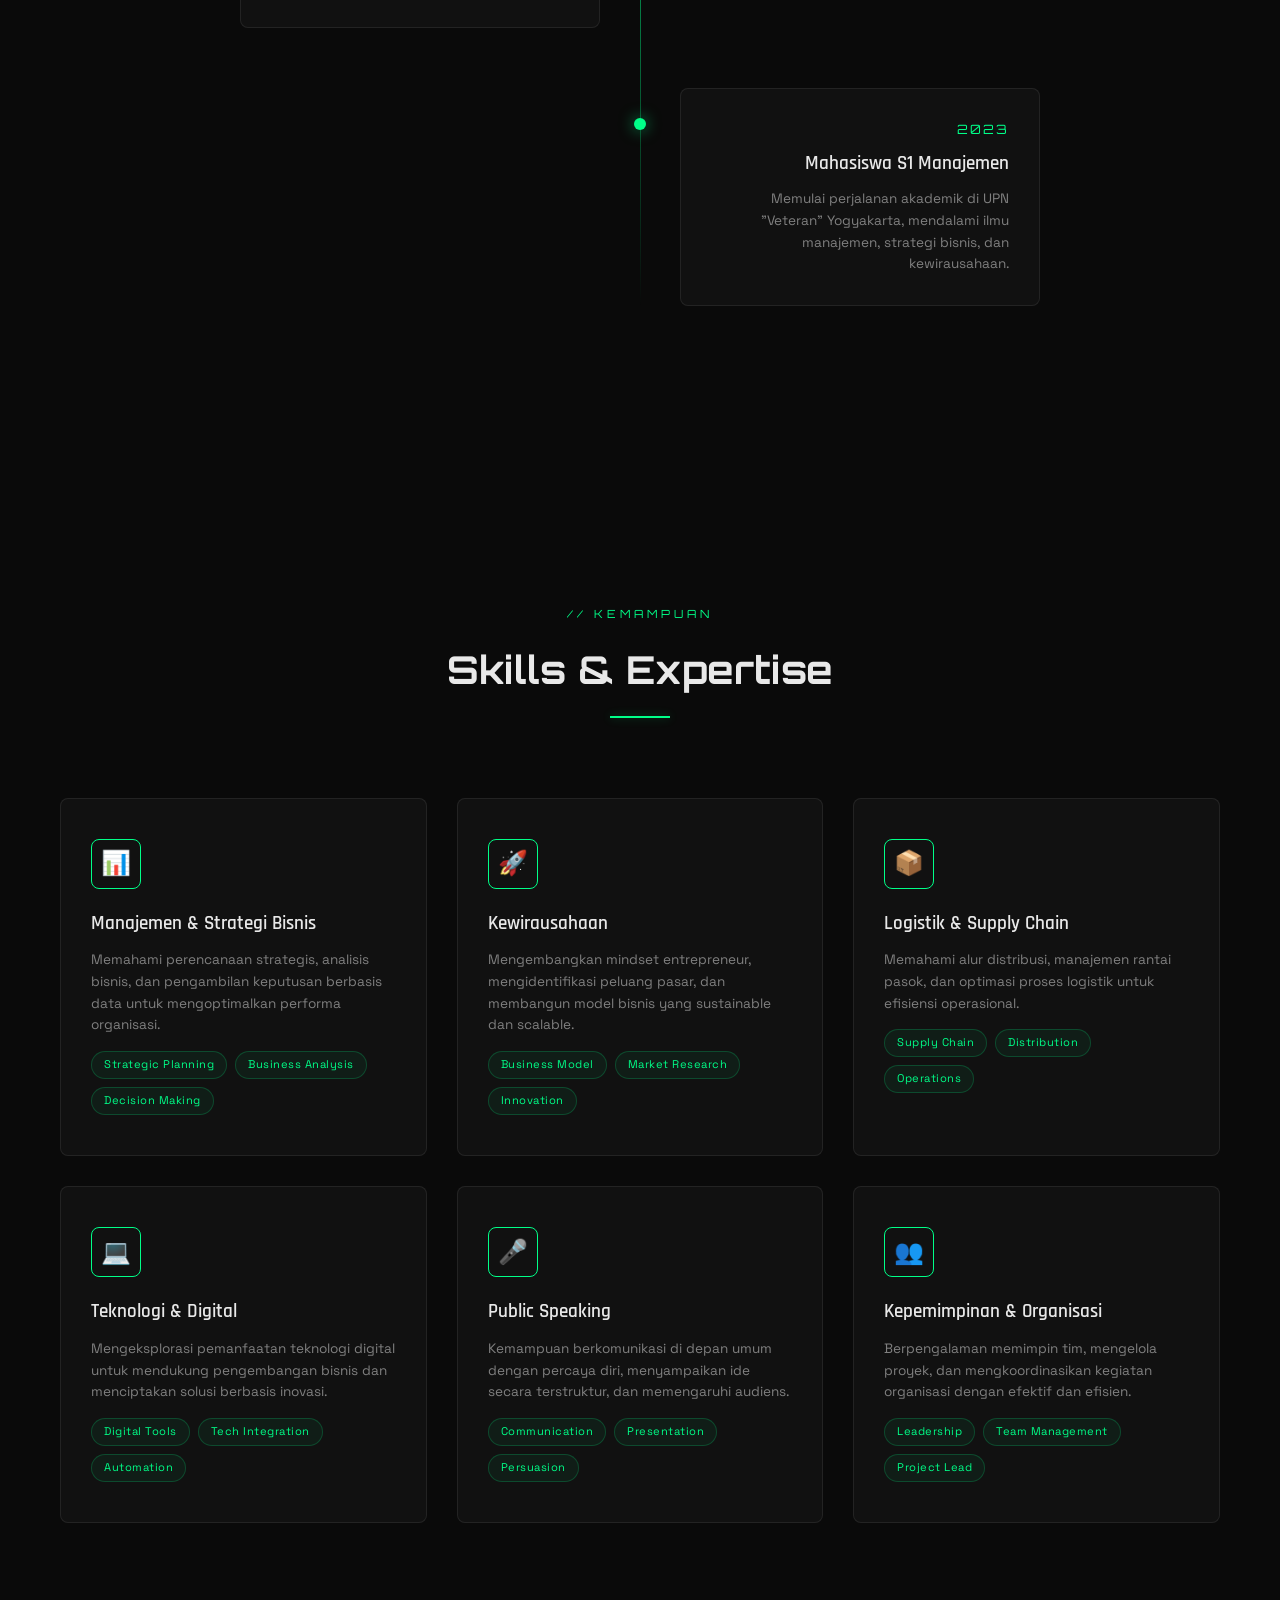
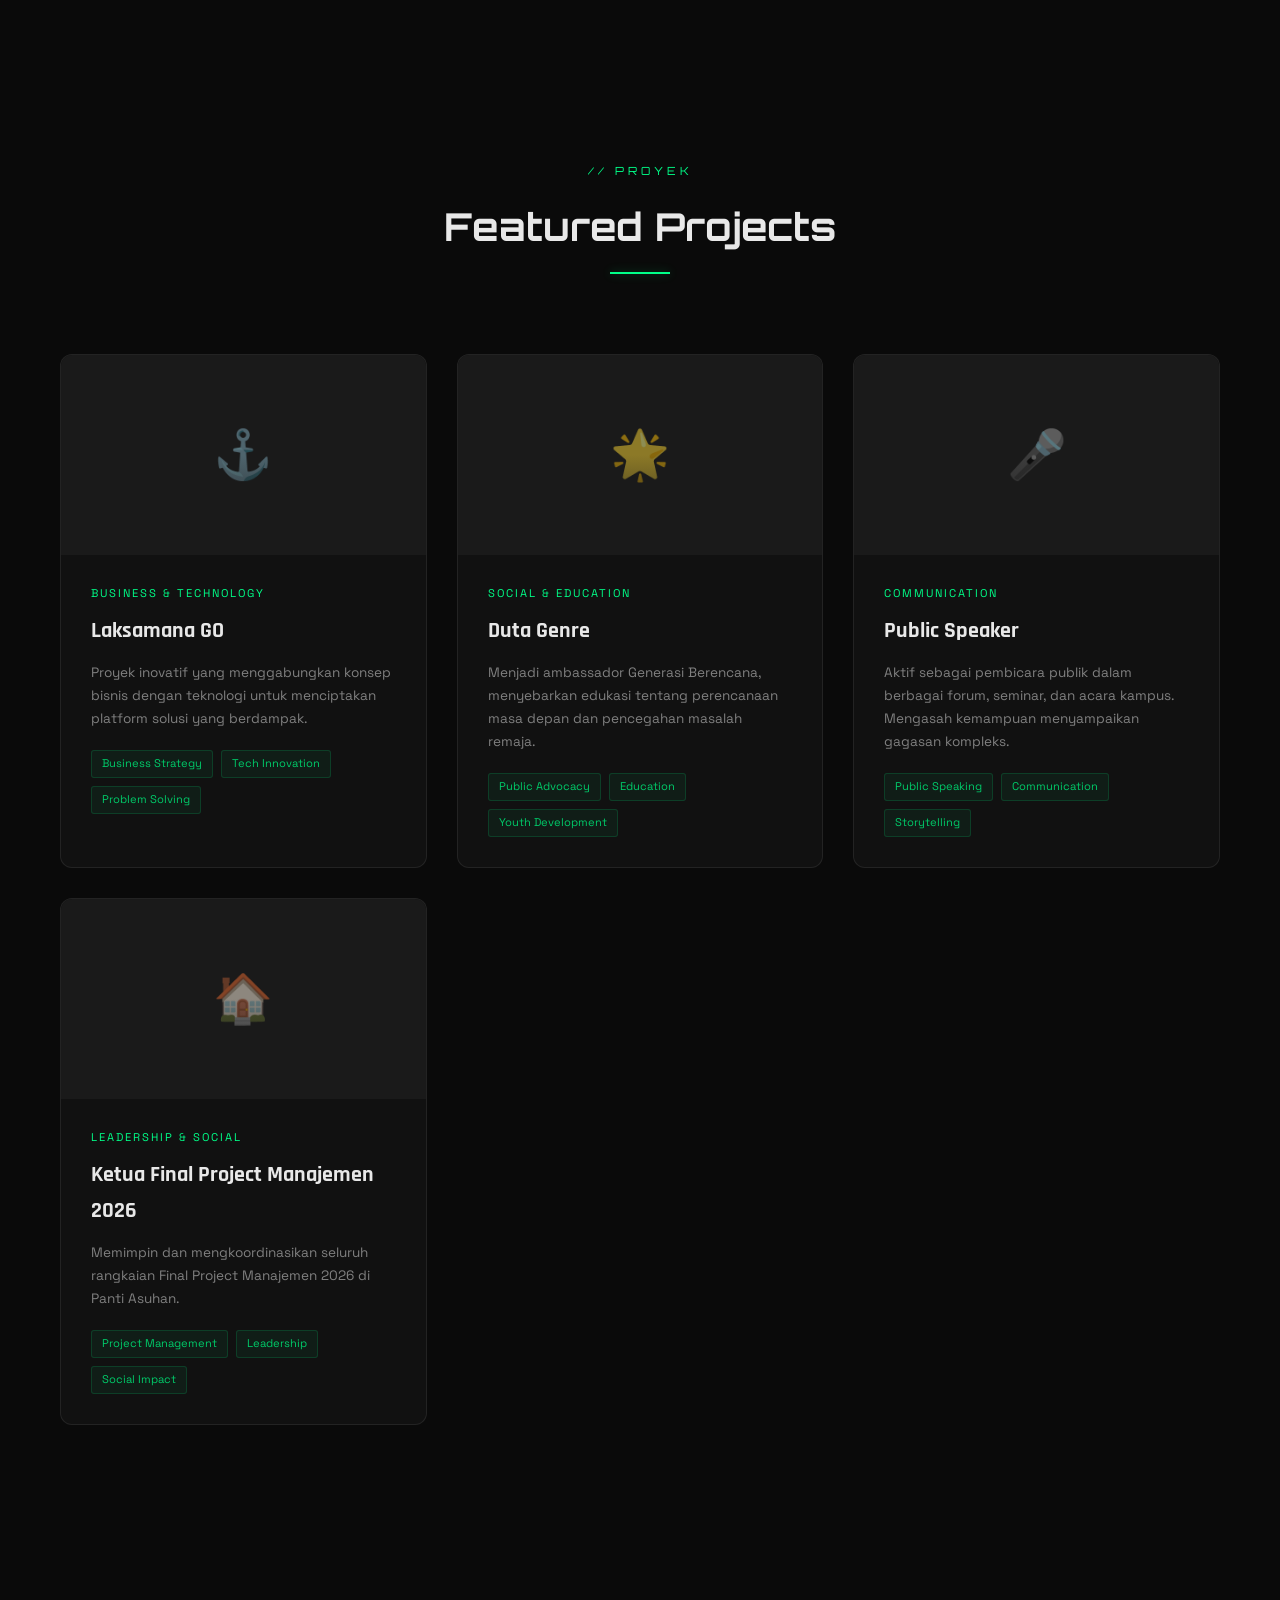
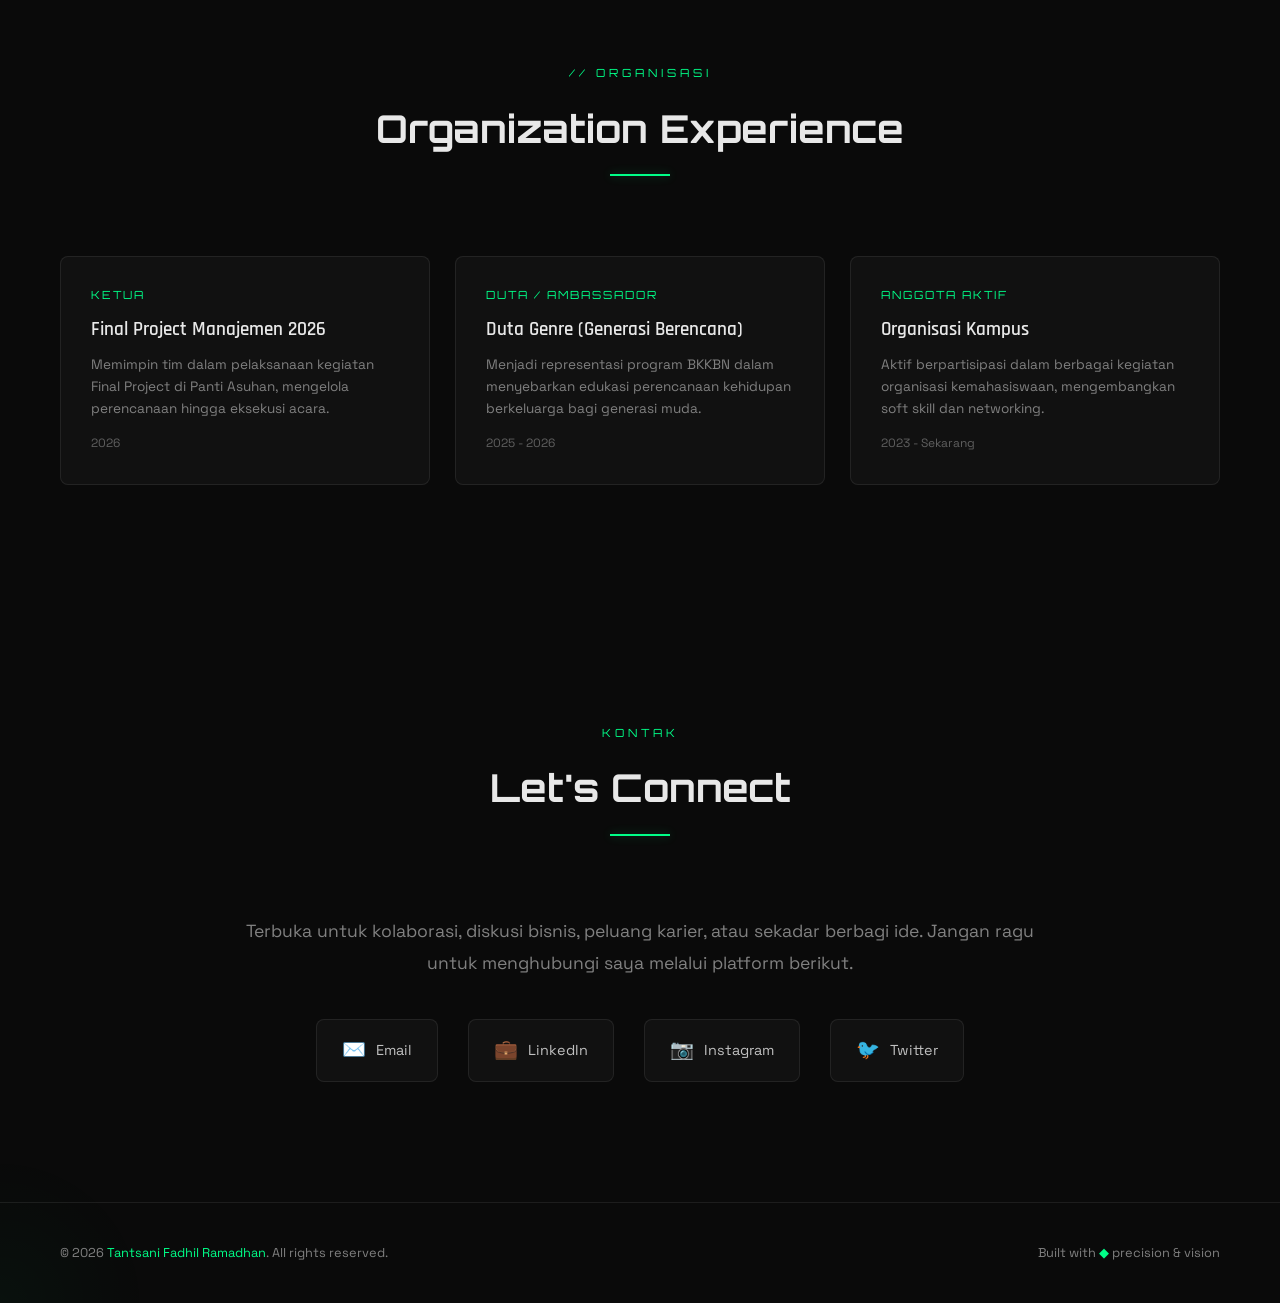
==== commit 8a671aca: "Update index.html" ====
--- a/index.html
+++ b/index.html
@@ -12,7 +12,7 @@
     <link href="https://fonts.googleapis.com/css2?family=Orbitron:wght@400;500;600;700;800;900&family=Rajdhani:wght@300;400;500;600;700&family=Space+Grotesk:wght@300;400;500;600;700&display=swap" rel="stylesheet">
     
     <!-- Styles -->
-    <link rel="stylesheet" href="style.css">
+    <link rel="stylesheet" href="css/style.css">
 </head>
 <body>
     <!-- Loading Screen -->
--- a/css/style.css
+++ b/css/style.css
@@ -0,0 +1,1661 @@
+/* ========================================
+   VARIABLES & RESET
+======================================== */
+:root {
+    --black: #0a0a0a;
+    --black-light: #111111;
+    --black-lighter: #1a1a1a;
+    --silver: #c0c0c0;
+    --silver-light: #e8e8e8;
+    --silver-dark: #808080;
+    --neon: #00ff88;
+    --neon-dim: #00cc6a;
+    --neon-glow: rgba(0, 255, 136, 0.3);
+    --neon-glow-strong: rgba(0, 255, 136, 0.6);
+    --glass: rgba(255, 255, 255, 0.03);
+    --glass-border: rgba(255, 255, 255, 0.08);
+}
+
+* {
+    margin: 0; padding: 0;
+    box-sizing: border-box;
+    -webkit-tap-highlight-color: transparent;
+}
+
+html { scroll-behavior: smooth; }
+
+body {
+    font-family: 'Space Grotesk', sans-serif;
+    background: var(--black);
+    color: var(--silver);
+    overflow-x: hidden;
+    line-height: 1.6;
+}
+
+::-webkit-scrollbar { width: 6px; }
+::-webkit-scrollbar-track { background: var(--black); }
+::-webkit-scrollbar-thumb { background: var(--neon-dim); border-radius: 3px; }
+
+/* ========================================
+   BACKGROUND ELEMENTS
+======================================== */
+#particles-canvas {
+    position: fixed; top: 0; left: 0;
+    width: 100%; height: 100%;
+    z-index: 0; pointer-events: none;
+}
+
+.grid-bg {
+    position: fixed; top: 0; left: 0;
+    width: 100%; height: 100%;
+    background-image: 
+        linear-gradient(rgba(0, 255, 136, 0.03) 1px, transparent 1px),
+        linear-gradient(90deg, rgba(0, 255, 136, 0.03) 1px, transparent 1px);
+    background-size: 50px 50px;
+    z-index: 0; pointer-events: none;
+}
+
+/* ========================================
+   NAVIGATION
+======================================== */
+.navbar {
+    position: fixed; top: 0; left: 0;
+    width: 100%; z-index: 1000;
+    padding: 20px 60px;
+    display: flex; justify-content: space-between; align-items: center;
+    transition: all 0.4s ease;
+}
+
+.navbar.scrolled {
+    padding: 15px 60px;
+    background: rgba(10, 10, 10, 0.9);
+    backdrop-filter: blur(20px);
+    border-bottom: 1px solid var(--glass-border);
+}
+
+.nav-logo {
+    font-family: 'Orbitron', sans-serif;
+    font-size: 1.2rem; font-weight: 700;
+    color: var(--neon);
+    text-decoration: none;
+    letter-spacing: 2px;
+    text-shadow: 0 0 10px var(--neon-glow);
+    user-select: none; -webkit-user-select: none;
+    cursor: pointer;
+    transition: all 0.3s ease;
+}
+
+.nav-logo.pressing {
+    transform: scale(0.92);
+    text-shadow: 0 0 25px var(--neon-glow-strong);
+    color: var(--silver-light);
+}
+
+.nav-links { display: flex; list-style: none; gap: 40px; }
+
+.nav-links a {
+    color: var(--silver);
+    text-decoration: none;
+    font-size: 0.85rem; font-weight: 500;
+    letter-spacing: 1px;
+    text-transform: uppercase;
+    transition: all 0.3s ease;
+    position: relative;
+}
+
+.nav-links a::after {
+    content: '';
+    position: absolute; bottom: -5px; left: 0;
+    width: 0; height: 1px;
+    background: var(--neon);
+    transition: width 0.3s ease;
+    box-shadow: 0 0 5px var(--neon-glow);
+}
+
+.nav-links a:hover { color: var(--neon); }
+.nav-links a:hover::after { width: 100%; }
+
+.nav-toggle {
+    display: none;
+    flex-direction: column;
+    gap: 5px; cursor: pointer;
+    z-index: 1001;
+}
+
+.nav-toggle span {
+    width: 25px; height: 2px;
+    background: var(--neon);
+    transition: all 0.3s ease;
+}
+
+/* ========================================
+   HERO
+======================================== */
+.hero {
+    position: relative;
+    min-height: 100vh;
+    display: flex; align-items: center; justify-content: center;
+    padding: 120px 60px;
+    z-index: 1;
+}
+
+.hero-content { text-align: center; max-width: 900px; }
+
+.hero-badge {
+    display: inline-block;
+    padding: 8px 20px;
+    border: 1px solid var(--neon);
+    border-radius: 30px;
+    font-size: 0.75rem;
+    letter-spacing: 3px;
+    text-transform: uppercase;
+    color: var(--neon);
+    margin-bottom: 30px;
+    animation: pulse-border 2s infinite;
+}
+
+@keyframes pulse-border {
+    0%, 100% { box-shadow: 0 0 5px var(--neon-glow); }
+    50% { box-shadow: 0 0 20px var(--neon-glow-strong); }
+}
+
+.hero-title {
+    font-family: 'Orbitron', sans-serif;
+    font-size: clamp(2rem, 5vw, 4rem);
+    font-weight: 800;
+    color: var(--silver-light);
+    margin-bottom: 10px;
+    line-height: 1.2;
+}
+
+.hero-title .highlight {
+    color: var(--neon);
+    text-shadow: 0 0 30px var(--neon-glow);
+}
+
+.hero-subtitle {
+    font-family: 'Rajdhani', sans-serif;
+    font-size: clamp(1rem, 2vw, 1.4rem);
+    color: var(--silver-dark);
+    margin-bottom: 20px;
+    font-weight: 400;
+    letter-spacing: 2px;
+}
+
+.hero-description {
+    font-size: 1rem;
+    color: var(--silver-dark);
+    max-width: 600px;
+    margin: 0 auto 40px;
+    line-height: 1.8;
+}
+
+.hero-cta {
+    display: flex; gap: 20px;
+    justify-content: center;
+    flex-wrap: wrap;
+}
+
+.btn-primary, .btn-secondary {
+    padding: 14px 35px;
+    border-radius: 4px;
+    font-family: 'Space Grotesk', sans-serif;
+    font-size: 0.85rem;
+    font-weight: 600;
+    letter-spacing: 1px;
+    text-transform: uppercase;
+    cursor: pointer;
+    transition: all 0.3s ease;
+    text-decoration: none;
+    display: inline-block;
+}
+
+.btn-primary { background: var(--neon); color: var(--black); border: none; }
+.btn-primary:hover { box-shadow: 0 0 30px var(--neon-glow-strong); transform: translateY(-2px); }
+
+.btn-secondary { background: transparent; color: var(--silver); border: 1px solid var(--silver-dark); }
+.btn-secondary:hover { border-color: var(--neon); color: var(--neon); box-shadow: 0 0 15px var(--neon-glow); }
+
+.scroll-indicator {
+    position: absolute;
+    bottom: 40px; left: 50%;
+    transform: translateX(-50%);
+    display: flex; flex-direction: column;
+    align-items: center; gap: 10px;
+    animation: float 3s ease-in-out infinite;
+}
+
+.scroll-indicator span {
+    font-size: 0.7rem;
+    letter-spacing: 2px;
+    text-transform: uppercase;
+    color: var(--silver-dark);
+}
+
+.scroll-indicator .arrow {
+    width: 1px; height: 40px;
+    background: linear-gradient(to bottom, var(--neon), transparent);
+}
+
+@keyframes float {
+    0%, 100% { transform: translateX(-50%) translateY(0); }
+    50% { transform: translateX(-50%) translateY(10px); }
+}
+
+/* ========================================
+   SECTIONS
+======================================== */
+section {
+    position: relative;
+    z-index: 1;
+    padding: 120px 60px;
+}
+
+.section-header { text-align: center; margin-bottom: 80px; }
+
+.section-tag {
+    font-family: 'Orbitron', sans-serif;
+    font-size: 0.7rem;
+    letter-spacing: 4px;
+    text-transform: uppercase;
+    color: var(--neon);
+    margin-bottom: 15px;
+    display: block;
+}
+
+.section-title {
+    font-family: 'Orbitron', sans-serif;
+    font-size: clamp(1.5rem, 3vw, 2.5rem);
+    font-weight: 700;
+    color: var(--silver-light);
+    margin-bottom: 15px;
+}
+
+.section-line {
+    width: 60px; height: 2px;
+    background: var(--neon);
+    margin: 0 auto;
+    box-shadow: 0 0 10px var(--neon-glow);
+}
+
+/* ========================================
+   ABOUT
+======================================== */
+.about-grid {
+    display: grid;
+    grid-template-columns: 1fr 1.5fr;
+    gap: 80px;
+    max-width: 1200px;
+    margin: 0 auto;
+    align-items: center;
+}
+
+.about-image { position: relative; }
+
+.about-image .image-frame {
+    width: 100%;
+    aspect-ratio: 3/4;
+    background: var(--black-lighter);
+    border: 1px solid var(--glass-border);
+    border-radius: 8px;
+    overflow: hidden;
+    position: relative;
+}
+
+.about-image .image-frame img { width: 100%; height: 100%; object-fit: cover; }
+
+.about-image .image-frame::before {
+    content: '';
+    position: absolute;
+    top: -2px; left: -2px;
+    right: -2px; bottom: -2px;
+    background: linear-gradient(45deg, var(--neon), transparent, var(--neon));
+    border-radius: 10px;
+    z-index: -1;
+    opacity: 0.5;
+}
+
+.photo-placeholder {
+    width: 100%; height: 100%;
+    display: flex; align-items: center; justify-content: center;
+    background: linear-gradient(135deg, var(--black-lighter), #0d1a0f);
+}
+
+.photo-placeholder span {
+    font-family: 'Orbitron', sans-serif;
+    font-size: 4rem;
+    color: var(--neon);
+    opacity: 0.3;
+}
+
+.about-image .decoration {
+    position: absolute;
+    top: -20px; right: -20px;
+    width: 100px; height: 100px;
+    border: 1px solid var(--neon);
+    border-radius: 4px;
+    opacity: 0.3;
+}
+
+.about-text h3 {
+    font-family: 'Orbitron', sans-serif;
+    font-size: 1.5rem;
+    color: var(--silver-light);
+    margin-bottom: 20px;
+}
+
+.about-text p {
+    color: var(--silver-dark);
+    margin-bottom: 15px;
+    line-height: 1.8;
+    font-size: 0.95rem;
+}
+
+.about-stats {
+    display: grid;
+    grid-template-columns: repeat(3, 1fr);
+    gap: 20px;
+    margin-top: 40px;
+}
+
+.stat-item {
+    text-align: center;
+    padding: 20px;
+    background: var(--glass);
+    border: 1px solid var(--glass-border);
+    border-radius: 8px;
+}
+
+.stat-number {
+    font-family: 'Orbitron', sans-serif;
+    font-size: 1.8rem;
+    font-weight: 700;
+    color: var(--neon);
+    display: block;
+}
+
+.stat-label {
+    font-size: 0.75rem;
+    letter-spacing: 1px;
+    text-transform: uppercase;
+    color: var(--silver-dark);
+    margin-top: 5px;
+}
+
+/* ========================================
+   TIMELINE
+======================================== */
+.timeline {
+    max-width: 800px;
+    margin: 0 auto;
+    position: relative;
+}
+
+.timeline::before {
+    content: '';
+    position: absolute;
+    left: 50%; top: 0; bottom: 0;
+    width: 1px;
+    background: linear-gradient(to bottom, transparent, var(--neon), transparent);
+}
+
+.timeline-item {
+    display: flex;
+    margin-bottom: 60px;
+    position: relative;
+}
+
+.timeline-item:nth-child(odd) {
+    flex-direction: row-reverse;
+    text-align: right;
+}
+
+.timeline-content {
+    width: 45%;
+    padding: 30px;
+    background: var(--glass);
+    border: 1px solid var(--glass-border);
+    border-radius: 8px;
+    transition: all 0.3s ease;
+}
+
+.timeline-content:hover {
+    border-color: var(--neon);
+    box-shadow: 0 0 20px var(--neon-glow);
+    transform: translateY(-5px);
+}
+
+.timeline-dot {
+    position: absolute;
+    left: 50%; top: 30px;
+    transform: translateX(-50%);
+    width: 12px; height: 12px;
+    background: var(--neon);
+    border-radius: 50%;
+    box-shadow: 0 0 15px var(--neon-glow-strong);
+}
+
+.timeline-year {
+    font-family: 'Orbitron', sans-serif;
+    font-size: 0.8rem;
+    color: var(--neon);
+    margin-bottom: 10px;
+    letter-spacing: 2px;
+}
+
+.timeline-title {
+    font-family: 'Rajdhani', sans-serif;
+    font-size: 1.2rem;
+    font-weight: 600;
+    color: var(--silver-light);
+    margin-bottom: 8px;
+}
+
+.timeline-desc {
+    font-size: 0.85rem;
+    color: var(--silver-dark);
+    line-height: 1.6;
+}
+
+/* ========================================
+   SKILLS
+======================================== */
+.skills-grid {
+    display: grid;
+    grid-template-columns: repeat(auto-fit, minmax(300px, 1fr));
+    gap: 30px;
+    max-width: 1200px;
+    margin: 0 auto;
+}
+
+.skill-card {
+    padding: 40px 30px;
+    background: var(--glass);
+    border: 1px solid var(--glass-border);
+    border-radius: 8px;
+    transition: all 0.4s ease;
+    position: relative;
+    overflow: hidden;
+}
+
+.skill-card::before {
+    content: '';
+    position: absolute;
+    top: 0; left: 0;
+    width: 100%; height: 2px;
+    background: linear-gradient(90deg, transparent, var(--neon), transparent);
+    opacity: 0;
+    transition: opacity 0.3s ease;
+}
+
+.skill-card:hover::before { opacity: 1; }
+
+.skill-card:hover {
+    border-color: rgba(0, 255, 136, 0.2);
+    transform: translateY(-5px);
+    box-shadow: 0 20px 40px rgba(0, 0, 0, 0.3);
+}
+
+.skill-icon {
+    width: 50px; height: 50px;
+    display: flex; align-items: center; justify-content: center;
+    border: 1px solid var(--neon);
+    border-radius: 8px;
+    margin-bottom: 20px;
+    font-size: 1.5rem;
+    color: var(--neon);
+}
+
+.skill-card h4 {
+    font-family: 'Rajdhani', sans-serif;
+    font-size: 1.2rem;
+    font-weight: 600;
+    color: var(--silver-light);
+    margin-bottom: 10px;
+}
+
+.skill-card p {
+    font-size: 0.85rem;
+    color: var(--silver-dark);
+    line-height: 1.6;
+}
+
+.skill-tags {
+    display: flex; flex-wrap: wrap;
+    gap: 8px; margin-top: 15px;
+}
+
+.skill-tag {
+    padding: 4px 12px;
+    background: rgba(0, 255, 136, 0.05);
+    border: 1px solid rgba(0, 255, 136, 0.2);
+    border-radius: 20px;
+    font-size: 0.7rem;
+    color: var(--neon);
+    letter-spacing: 0.5px;
+}
+
+/* ========================================
+   PROJECTS
+======================================== */
+.projects-grid {
+    display: grid;
+    grid-template-columns: repeat(auto-fit, minmax(350px, 1fr));
+    gap: 30px;
+    max-width: 1200px;
+    margin: 0 auto;
+}
+
+.project-card {
+    background: var(--glass);
+    border: 1px solid var(--glass-border);
+    border-radius: 12px;
+    overflow: hidden;
+    transition: all 0.4s ease;
+    position: relative;
+}
+
+.project-card:hover {
+    border-color: rgba(0, 255, 136, 0.3);
+    transform: translateY(-8px);
+    box-shadow: 0 30px 60px rgba(0, 0, 0, 0.4);
+}
+
+.project-image {
+    width: 100%; height: 200px;
+    background: var(--black-lighter);
+    position: relative;
+    overflow: hidden;
+    display: flex; align-items: center; justify-content: center;
+}
+
+.project-image .project-icon {
+    font-size: 3rem;
+    color: var(--neon);
+    opacity: 0.5;
+}
+
+.project-image::after {
+    content: '';
+    position: absolute;
+    bottom: 0; left: 0;
+    width: 100%; height: 50%;
+    background: linear-gradient(to top, var(--black-lighter), transparent);
+}
+
+.project-info { padding: 30px; }
+
+.project-category {
+    font-size: 0.7rem;
+    letter-spacing: 2px;
+    text-transform: uppercase;
+    color: var(--neon);
+    margin-bottom: 10px;
+}
+
+.project-title {
+    font-family: 'Rajdhani', sans-serif;
+    font-size: 1.4rem;
+    font-weight: 700;
+    color: var(--silver-light);
+    margin-bottom: 12px;
+}
+
+.project-desc {
+    font-size: 0.85rem;
+    color: var(--silver-dark);
+    line-height: 1.7;
+    margin-bottom: 20px;
+}
+
+.project-tech { display: flex; flex-wrap: wrap; gap: 8px; }
+
+.project-tech span {
+    padding: 4px 10px;
+    background: rgba(0, 255, 136, 0.05);
+    border: 1px solid rgba(0, 255, 136, 0.15);
+    border-radius: 3px;
+    font-size: 0.7rem;
+    color: var(--neon-dim);
+}
+
+/* ========================================
+   ORGANIZATION
+======================================== */
+.org-grid {
+    display: grid;
+    grid-template-columns: repeat(auto-fit, minmax(280px, 1fr));
+    gap: 25px;
+    max-width: 1200px;
+    margin: 0 auto;
+}
+
+.org-card {
+    padding: 30px;
+    background: var(--glass);
+    border: 1px solid var(--glass-border);
+    border-radius: 8px;
+    transition: all 0.3s ease;
+    position: relative;
+}
+
+.org-card:hover {
+    border-color: rgba(0, 255, 136, 0.2);
+    transform: translateY(-3px);
+}
+
+.org-card .org-role {
+    font-family: 'Orbitron', sans-serif;
+    font-size: 0.7rem;
+    color: var(--neon);
+    letter-spacing: 2px;
+    text-transform: uppercase;
+    margin-bottom: 10px;
+}
+
+.org-card h4 {
+    font-family: 'Rajdhani', sans-serif;
+    font-size: 1.2rem;
+    font-weight: 600;
+    color: var(--silver-light);
+    margin-bottom: 8px;
+}
+
+.org-card p {
+    font-size: 0.85rem;
+    color: var(--silver-dark);
+    line-height: 1.6;
+}
+
+.org-card .org-period {
+    margin-top: 15px;
+    font-size: 0.75rem;
+    color: var(--silver-dark);
+    opacity: 0.7;
+}
+
+/* ========================================
+   CONTACT
+======================================== */
+.contact-container {
+    max-width: 800px;
+    margin: 0 auto;
+    text-align: center;
+}
+
+.contact-text {
+    font-size: 1.1rem;
+    color: var(--silver-dark);
+    margin-bottom: 40px;
+    line-height: 1.8;
+}
+
+.contact-links {
+    display: flex;
+    justify-content: center;
+    gap: 30px;
+    flex-wrap: wrap;
+}
+
+.contact-link {
+    display: flex; align-items: center;
+    gap: 10px;
+    padding: 15px 25px;
+    background: var(--glass);
+    border: 1px solid var(--glass-border);
+    border-radius: 8px;
+    color: var(--silver);
+    text-decoration: none;
+    transition: all 0.3s ease;
+    font-size: 0.9rem;
+}
+
+.contact-link:hover {
+    border-color: var(--neon);
+    color: var(--neon);
+    box-shadow: 0 0 20px var(--neon-glow);
+}
+
+.contact-link .icon { font-size: 1.2rem; }
+
+/* ========================================
+   FOOTER
+======================================== */
+.footer {
+    position: relative;
+    z-index: 1;
+    padding: 40px 60px;
+    border-top: 1px solid var(--glass-border);
+    display: flex;
+    justify-content: space-between;
+    align-items: center;
+}
+
+.footer-text { font-size: 0.8rem; color: var(--silver-dark); }
+.footer-text .neon { color: var(--neon); }
+
+/* ========================================
+   MUSIC PLAYER
+======================================== */
+.music-player {
+    position: fixed;
+    bottom: 25px; right: 25px;
+    z-index: 900;
+    display: flex;
+    flex-direction: column;
+    align-items: flex-end;
+    gap: 12px;
+    font-family: 'Space Grotesk', sans-serif;
+}
+
+.music-expanded {
+    width: 320px;
+    background: rgba(17, 17, 17, 0.95);
+    backdrop-filter: blur(20px);
+    border: 1px solid var(--glass-border);
+    border-radius: 16px;
+    padding: 20px;
+    box-shadow: 0 20px 60px rgba(0, 0, 0, 0.6), 0 0 30px rgba(0, 255, 136, 0.08);
+    display: none;
+    animation: slideUp 0.3s ease;
+}
+
+.music-expanded.active { display: block; }
+
+@keyframes slideUp {
+    from { opacity: 0; transform: translateY(20px); }
+    to { opacity: 1; transform: translateY(0); }
+}
+
+.music-header {
+    display: flex;
+    justify-content: space-between;
+    align-items: center;
+    margin-bottom: 15px;
+    padding-bottom: 12px;
+    border-bottom: 1px solid var(--glass-border);
+}
+
+.music-header-title {
+    font-family: 'Orbitron', sans-serif;
+    font-size: 0.7rem;
+    letter-spacing: 2px;
+    color: var(--neon);
+    text-transform: uppercase;
+}
+
+.music-close-expand {
+    background: none; border: none;
+    color: var(--silver-dark);
+    cursor: pointer;
+    font-size: 1.2rem;
+    padding: 0;
+    line-height: 1;
+    transition: color 0.2s;
+}
+
+.music-close-expand:hover { color: var(--neon); }
+
+.now-playing {
+    display: flex;
+    gap: 12px;
+    align-items: center;
+    margin-bottom: 15px;
+}
+
+.np-visualizer {
+    width: 50px; height: 50px;
+    border-radius: 8px;
+    background: linear-gradient(135deg, var(--black-lighter), #0d1a0f);
+    border: 1px solid rgba(0, 255, 136, 0.2);
+    display: flex;
+    align-items: center;
+    justify-content: center;
+    gap: 2px;
+    flex-shrink: 0;
+}
+
+.viz-bar {
+    width: 3px;
+    background: var(--neon);
+    border-radius: 2px;
+    height: 8px;
+    transition: height 0.15s ease;
+    box-shadow: 0 0 4px var(--neon-glow);
+}
+
+.music-player.playing .viz-bar:nth-child(1) { animation: viz 0.6s ease-in-out infinite; }
+.music-player.playing .viz-bar:nth-child(2) { animation: viz 0.8s ease-in-out infinite 0.1s; }
+.music-player.playing .viz-bar:nth-child(3) { animation: viz 0.5s ease-in-out infinite 0.2s; }
+.music-player.playing .viz-bar:nth-child(4) { animation: viz 0.7s ease-in-out infinite 0.15s; }
+.music-player.playing .viz-bar:nth-child(5) { animation: viz 0.65s ease-in-out infinite 0.05s; }
+
+@keyframes viz {
+    0%, 100% { height: 6px; }
+    50% { height: 28px; }
+}
+
+.np-info { flex: 1; min-width: 0; }
+
+.np-label {
+    font-size: 0.65rem;
+    color: var(--neon);
+    letter-spacing: 1.5px;
+    text-transform: uppercase;
+    margin-bottom: 3px;
+}
+
+.np-title {
+    font-size: 0.9rem;
+    color: var(--silver-light);
+    font-weight: 500;
+    white-space: nowrap;
+    overflow: hidden;
+    text-overflow: ellipsis;
+}
+
+.np-artist {
+    font-size: 0.75rem;
+    color: var(--silver-dark);
+    white-space: nowrap;
+    overflow: hidden;
+    text-overflow: ellipsis;
+}
+
+.music-progress {
+    width: 100%;
+    height: 3px;
+    background: var(--black-lighter);
+    border-radius: 2px;
+    margin-bottom: 15px;
+    cursor: pointer;
+    overflow: hidden;
+    position: relative;
+}
+
+.music-progress-fill {
+    height: 100%;
+    background: var(--neon);
+    box-shadow: 0 0 8px var(--neon-glow);
+    width: 0%;
+    transition: width 0.3s linear;
+    border-radius: 2px;
+}
+
+.music-controls {
+    display: flex;
+    justify-content: center;
+    align-items: center;
+    gap: 20px;
+    margin-bottom: 15px;
+}
+
+.music-btn {
+    background: none; border: none;
+    color: var(--silver);
+    cursor: pointer;
+    font-size: 1.1rem;
+    padding: 8px;
+    border-radius: 50%;
+    transition: all 0.2s ease;
+    display: flex;
+    align-items: center;
+    justify-content: center;
+    width: 36px; height: 36px;
+}
+
+.music-btn:hover {
+    color: var(--neon);
+    background: rgba(0, 255, 136, 0.08);
+}
+
+.music-btn-play {
+    width: 48px; height: 48px;
+    background: var(--neon);
+    color: var(--black);
+    font-size: 1.2rem;
+    box-shadow: 0 0 20px var(--neon-glow);
+}
+
+.music-btn-play:hover {
+    background: var(--neon);
+    color: var(--black);
+    box-shadow: 0 0 30px var(--neon-glow-strong);
+    transform: scale(1.05);
+}
+
+.music-volume {
+    display: flex;
+    align-items: center;
+    gap: 10px;
+    padding-top: 12px;
+    border-top: 1px solid var(--glass-border);
+}
+
+.music-volume-icon {
+    color: var(--silver-dark);
+    font-size: 0.9rem;
+    cursor: pointer;
+    transition: color 0.2s;
+}
+
+.music-volume-icon:hover { color: var(--neon); }
+
+.music-volume-slider {
+    flex: 1;
+    -webkit-appearance: none;
+    appearance: none;
+    height: 3px;
+    background: var(--black-lighter);
+    border-radius: 2px;
+    outline: none;
+    cursor: pointer;
+}
+
+.music-volume-slider::-webkit-slider-thumb {
+    -webkit-appearance: none;
+    appearance: none;
+    width: 12px; height: 12px;
+    background: var(--neon);
+    border-radius: 50%;
+    cursor: pointer;
+    box-shadow: 0 0 8px var(--neon-glow);
+}
+
+.music-volume-slider::-moz-range-thumb {
+    width: 12px; height: 12px;
+    background: var(--neon);
+    border-radius: 50%;
+    cursor: pointer;
+    border: none;
+    box-shadow: 0 0 8px var(--neon-glow);
+}
+
+.music-playlist {
+    margin-top: 15px;
+    padding-top: 15px;
+    border-top: 1px solid var(--glass-border);
+    max-height: 180px;
+    overflow-y: auto;
+}
+
+.music-playlist::-webkit-scrollbar { width: 4px; }
+.music-playlist::-webkit-scrollbar-thumb { background: var(--neon-dim); border-radius: 2px; }
+
+.playlist-title {
+    font-size: 0.65rem;
+    letter-spacing: 1.5px;
+    text-transform: uppercase;
+    color: var(--silver-dark);
+    margin-bottom: 10px;
+}
+
+.playlist-item {
+    display: flex;
+    align-items: center;
+    gap: 10px;
+    padding: 8px 10px;
+    border-radius: 6px;
+    cursor: pointer;
+    transition: all 0.2s ease;
+    font-size: 0.8rem;
+    color: var(--silver);
+}
+
+.playlist-item:hover {
+    background: rgba(0, 255, 136, 0.05);
+    color: var(--silver-light);
+}
+
+.playlist-item.active {
+    background: rgba(0, 255, 136, 0.1);
+    color: var(--neon);
+}
+
+.playlist-item-num {
+    font-family: 'Orbitron', sans-serif;
+    font-size: 0.7rem;
+    color: var(--silver-dark);
+    width: 18px;
+}
+
+.playlist-item.active .playlist-item-num { color: var(--neon); }
+
+.playlist-item-title {
+    flex: 1;
+    white-space: nowrap;
+    overflow: hidden;
+    text-overflow: ellipsis;
+}
+
+.music-toggle {
+    width: 56px; height: 56px;
+    border-radius: 50%;
+    background: rgba(17, 17, 17, 0.9);
+    backdrop-filter: blur(10px);
+    border: 1px solid var(--glass-border);
+    color: var(--neon);
+    cursor: pointer;
+    display: flex;
+    align-items: center;
+    justify-content: center;
+    font-size: 1.3rem;
+    transition: all 0.3s ease;
+    box-shadow: 0 10px 30px rgba(0, 0, 0, 0.5);
+    position: relative;
+}
+
+.music-toggle:hover {
+    border-color: var(--neon);
+    box-shadow: 0 0 25px var(--neon-glow);
+    transform: scale(1.05);
+}
+
+.music-toggle.playing { animation: pulse-ring 2s infinite; }
+
+@keyframes pulse-ring {
+    0%, 100% { box-shadow: 0 0 15px var(--neon-glow); }
+    50% { box-shadow: 0 0 30px var(--neon-glow-strong); }
+}
+
+.music-toggle-ring {
+    position: absolute;
+    top: -4px; left: -4px;
+    right: -4px; bottom: -4px;
+    border: 2px solid var(--neon);
+    border-radius: 50%;
+    opacity: 0;
+    animation: ring-pulse 2s infinite;
+}
+
+.music-toggle.playing .music-toggle-ring { opacity: 1; }
+
+@keyframes ring-pulse {
+    0% { transform: scale(1); opacity: 0.8; }
+    100% { transform: scale(1.4); opacity: 0; }
+}
+
+/* Music Consent */
+.music-consent {
+    position: fixed;
+    bottom: 100px; left: 50%;
+    transform: translateX(-50%);
+    background: rgba(17, 17, 17, 0.95);
+    backdrop-filter: blur(20px);
+    border: 1px solid var(--neon);
+    border-radius: 12px;
+    padding: 20px 30px;
+    z-index: 950;
+    display: none;
+    align-items: center;
+    gap: 20px;
+    box-shadow: 0 0 30px var(--neon-glow);
+    max-width: 90%;
+}
+
+.music-consent.active { display: flex; }
+
+.music-consent-text {
+    font-size: 0.85rem;
+    color: var(--silver-light);
+}
+
+.music-consent-text strong { color: var(--neon); }
+
+.music-consent-btns { display: flex; gap: 10px; }
+
+.music-consent-btn {
+    padding: 8px 18px;
+    border-radius: 4px;
+    font-family: 'Space Grotesk', sans-serif;
+    font-size: 0.75rem;
+    font-weight: 600;
+    letter-spacing: 1px;
+    text-transform: uppercase;
+    cursor: pointer;
+    border: none;
+    transition: all 0.2s ease;
+}
+
+.music-consent-btn.primary { background: var(--neon); color: var(--black); }
+.music-consent-btn.secondary { background: transparent; border: 1px solid var(--silver-dark); color: var(--silver); }
+.music-consent-btn:hover { transform: translateY(-1px); }
+
+/* ========================================
+   ADMIN PANEL
+======================================== */
+.admin-overlay {
+    display: none;
+    position: fixed;
+    top: 0; left: 0;
+    width: 100%; height: 100%;
+    background: rgba(0, 0, 0, 0.95);
+    z-index: 10000;
+    backdrop-filter: blur(20px);
+    overflow-y: auto;
+}
+
+.admin-overlay.active {
+    display: flex;
+    align-items: flex-start;
+    justify-content: center;
+    padding: 40px 20px;
+}
+
+.admin-panel {
+    width: 100%;
+    max-width: 700px;
+    background: var(--black-lighter);
+    border: 1px solid var(--neon);
+    border-radius: 12px;
+    padding: 40px;
+    box-shadow: 0 0 50px var(--neon-glow);
+    position: relative;
+}
+
+.admin-panel h2 {
+    font-family: 'Orbitron', sans-serif;
+    font-size: 1.3rem;
+    color: var(--neon);
+    margin-bottom: 30px;
+    text-align: center;
+    letter-spacing: 2px;
+}
+
+.admin-close {
+    position: absolute;
+    top: 20px; right: 20px;
+    width: 35px; height: 35px;
+    border: 1px solid var(--silver-dark);
+    border-radius: 50%;
+    background: transparent;
+    color: var(--silver);
+    font-size: 1.2rem;
+    cursor: pointer;
+    display: flex;
+    align-items: center;
+    justify-content: center;
+    transition: all 0.3s ease;
+}
+
+.admin-close:hover {
+    border-color: #ff4444;
+    color: #ff4444;
+}
+
+.admin-section {
+    margin-bottom: 30px;
+    padding-bottom: 30px;
+    border-bottom: 1px solid var(--glass-border);
+}
+
+.admin-section:last-child { border-bottom: none; margin-bottom: 0; }
+
+.admin-section h3 {
+    font-family: 'Rajdhani', sans-serif;
+    font-size: 1.1rem;
+    color: var(--silver-light);
+    margin-bottom: 15px;
+}
+
+.admin-field { margin-bottom: 15px; }
+
+.admin-field label {
+    display: block;
+    font-size: 0.8rem;
+    color: var(--silver-dark);
+    margin-bottom: 5px;
+    letter-spacing: 0.5px;
+}
+
+.admin-field input,
+.admin-field textarea {
+    width: 100%;
+    padding: 12px 15px;
+    background: var(--black);
+    border: 1px solid var(--glass-border);
+    border-radius: 6px;
+    color: var(--silver-light);
+    font-family: 'Space Grotesk', sans-serif;
+    font-size: 0.9rem;
+    transition: border-color 0.3s ease;
+}
+
+.admin-field input:focus,
+.admin-field textarea:focus {
+    outline: none;
+    border-color: var(--neon);
+}
+
+.admin-field textarea { min-height: 100px; resize: vertical; }
+
+.admin-photo-upload {
+    display: flex;
+    align-items: center;
+    gap: 20px;
+}
+
+.admin-photo-preview {
+    width: 80px; height: 80px;
+    border-radius: 50%;
+    background: var(--black);
+    border: 2px solid var(--neon);
+    overflow: hidden;
+    display: flex;
+    align-items: center;
+    justify-content: center;
+}
+
+.admin-photo-preview img { width: 100%; height: 100%; object-fit: cover; }
+.admin-photo-preview .placeholder { font-size: 2rem; color: var(--neon); }
+
+.admin-btn {
+    padding: 12px 30px;
+    background: var(--neon);
+    color: var(--black);
+    border: none;
+    border-radius: 6px;
+    font-family: 'Space Grotesk', sans-serif;
+    font-size: 0.85rem;
+    font-weight: 600;
+    cursor: pointer;
+    transition: all 0.3s ease;
+    letter-spacing: 1px;
+    text-transform: uppercase;
+}
+
+.admin-btn:hover { box-shadow: 0 0 25px var(--neon-glow-strong); }
+
+.admin-btn-secondary {
+    background: transparent;
+    border: 1px solid var(--silver-dark);
+    color: var(--silver);
+}
+
+.admin-btn-secondary:hover {
+    border-color: var(--neon);
+    color: var(--neon);
+    box-shadow: 0 0 15px var(--neon-glow);
+}
+
+.admin-actions {
+    display: flex;
+    gap: 15px;
+    margin-top: 20px;
+    flex-wrap: wrap;
+}
+
+/* Music Admin */
+.music-admin-list {
+    display: flex;
+    flex-direction: column;
+    gap: 10px;
+    margin-bottom: 15px;
+}
+
+.music-admin-item {
+    display: flex;
+    align-items: center;
+    gap: 10px;
+    padding: 10px;
+    background: var(--black);
+    border: 1px solid var(--glass-border);
+    border-radius: 6px;
+}
+
+.music-admin-item-num {
+    font-family: 'Orbitron', sans-serif;
+    font-size: 0.8rem;
+    color: var(--neon);
+    width: 25px;
+}
+
+.music-admin-item-info { flex: 1; min-width: 0; }
+
+.music-admin-item-title {
+    font-size: 0.85rem;
+    color: var(--silver-light);
+    white-space: nowrap;
+    overflow: hidden;
+    text-overflow: ellipsis;
+}
+
+.music-admin-item-url {
+    font-size: 0.7rem;
+    color: var(--silver-dark);
+    white-space: nowrap;
+    overflow: hidden;
+    text-overflow: ellipsis;
+}
+
+.music-admin-item-actions { display: flex; gap: 5px; }
+
+.music-admin-item-btn {
+    background: transparent;
+    border: 1px solid var(--glass-border);
+    color: var(--silver);
+    width: 28px; height: 28px;
+    border-radius: 4px;
+    cursor: pointer;
+    font-size: 0.8rem;
+    display: flex;
+    align-items: center;
+    justify-content: center;
+    transition: all 0.2s;
+}
+
+.music-admin-item-btn:hover {
+    border-color: var(--neon);
+    color: var(--neon);
+}
+
+.music-admin-item-btn.delete:hover {
+    border-color: #ff4444;
+    color: #ff4444;
+}
+
+.add-track-form {
+    padding: 15px;
+    background: var(--black);
+    border: 1px dashed rgba(0, 255, 136, 0.3);
+    border-radius: 6px;
+    margin-top: 15px;
+}
+
+.add-track-form h4 {
+    font-size: 0.85rem;
+    color: var(--neon);
+    margin-bottom: 10px;
+    font-family: 'Rajdhani', sans-serif;
+}
+
+/* Login Modal */
+.login-modal {
+    display: none;
+    position: fixed;
+    top: 0; left: 0;
+    width: 100%; height: 100%;
+    background: rgba(0, 0, 0, 0.95);
+    z-index: 9999;
+    backdrop-filter: blur(20px);
+    align-items: center;
+    justify-content: center;
+}
+
+.login-modal.active { display: flex; }
+
+.login-box {
+    width: 100%;
+    max-width: 400px;
+    padding: 40px;
+    background: var(--black-lighter);
+    border: 1px solid var(--glass-border);
+    border-radius: 12px;
+    text-align: center;
+    margin: 20px;
+}
+
+.login-box h3 {
+    font-family: 'Orbitron', sans-serif;
+    font-size: 1rem;
+    color: var(--neon);
+    margin-bottom: 20px;
+    letter-spacing: 2px;
+}
+
+.login-box input {
+    width: 100%;
+    padding: 12px 15px;
+    background: var(--black);
+    border: 1px solid var(--glass-border);
+    border-radius: 6px;
+    color: var(--silver-light);
+    font-family: 'Space Grotesk', sans-serif;
+    font-size: 0.9rem;
+    margin-bottom: 15px;
+    transition: border-color 0.3s ease;
+}
+
+.login-box input:focus { outline: none; border-color: var(--neon); }
+
+.login-error {
+    color: #ff4444;
+    font-size: 0.8rem;
+    margin-bottom: 10px;
+    display: none;
+}
+
+.login-hint {
+    font-size: 0.7rem;
+    color: var(--silver-dark);
+    margin-top: 15px;
+    opacity: 0.6;
+    line-height: 1.5;
+}
+
+/* ========================================
+   ANIMATIONS & EFFECTS
+======================================== */
+.fade-in {
+    opacity: 0;
+    transform: translateY(30px);
+    transition: all 0.8s ease;
+}
+
+.fade-in.visible {
+    opacity: 1;
+    transform: translateY(0);
+}
+
+.glitch { position: relative; }
+
+.glitch::before,
+.glitch::after {
+    content: attr(data-text);
+    position: absolute;
+    top: 0; left: 0;
+    width: 100%; height: 100%;
+}
+
+.glitch::before {
+    animation: glitch-1 2s infinite linear alternate-reverse;
+    clip-path: polygon(0 0, 100% 0, 100% 35%, 0 35%);
+    color: var(--neon);
+    opacity: 0.5;
+}
+
+.glitch::after {
+    animation: glitch-2 3s infinite linear alternate-reverse;
+    clip-path: polygon(0 65%, 100% 65%, 100% 100%, 0 100%);
+    color: #ff0055;
+    opacity: 0.3;
+}
+
+@keyframes glitch-1 {
+    0%, 100% { transform: translateX(0); }
+    20% { transform: translateX(-2px); }
+    40% { transform: translateX(2px); }
+    60% { transform: translateX(-1px); }
+    80% { transform: translateX(1px); }
+}
+
+@keyframes glitch-2 {
+    0%, 100% { transform: translateX(0); }
+    20% { transform: translateX(2px); }
+    40% { transform: translateX(-2px); }
+    60% { transform: translateX(1px); }
+    80% { transform: translateX(-1px); }
+}
+
+.hero-profile-img {
+    width: 150px; height: 150px;
+    border-radius: 50%;
+    border: 2px solid var(--neon);
+    margin: 0 auto 30px;
+    overflow: hidden;
+    box-shadow: 0 0 30px var(--neon-glow);
+    display: flex;
+    align-items: center;
+    justify-content: center;
+    background: var(--black-lighter);
+}
+
+.hero-profile-img img { width: 100%; height: 100%; object-fit: cover; }
+
+.hero-profile-img .initials {
+    font-family: 'Orbitron', sans-serif;
+    font-size: 2.5rem;
+    color: var(--neon);
+    font-weight: 700;
+}
+
+/* Loading */
+.loading-screen {
+    position: fixed;
+    top: 0; left: 0;
+    width: 100%; height: 100%;
+    background: var(--black);
+    z-index: 99999;
+    display: flex;
+    align-items: center;
+    justify-content: center;
+    flex-direction: column;
+    gap: 20px;
+    transition: opacity 0.5s ease, visibility 0.5s ease;
+}
+
+.loading-screen.hidden { opacity: 0; visibility: hidden; }
+
+.loading-bar {
+    width: 200px; height: 2px;
+    background: var(--black-lighter);
+    border-radius: 2px;
+    overflow: hidden;
+}
+
+.loading-bar-fill {
+    width: 0%; height: 100%;
+    background: var(--neon);
+    box-shadow: 0 0 10px var(--neon);
+    animation: loading 1.5s ease forwards;
+}
+
+@keyframes loading {
+    0% { width: 0%; }
+    50% { width: 70%; }
+    100% { width: 100%; }
+}
+
+.loading-text {
+    font-family: 'Orbitron', sans-serif;
+    font-size: 0.7rem;
+    color: var(--neon);
+    letter-spacing: 4px;
+    text-transform: uppercase;
+}
+
+/* Toast */
+.toast {
+    position: fixed;
+    bottom: 30px; left: 50%;
+    transform: translateX(-50%) translateY(100px);
+    padding: 15px 30px;
+    background: var(--black-lighter);
+    border: 1px solid var(--neon);
+    border-radius: 8px;
+    color: var(--neon);
+    font-size: 0.85rem;
+    z-index: 99999;
+    transition: transform 0.4s ease;
+    box-shadow: 0 0 20px var(--neon-glow);
+    max-width: 90%;
+    text-align: center;
+}
+
+.toast.show { transform: translateX(-50%) translateY(0); }
+
+/* Hidden YouTube player */
+#yt-player-container {
+    position: fixed;
+    bottom: 0; left: 0;
+    width: 1px; height: 1px;
+    opacity: 0;
+    pointer-events: none;
+    z-index: -1;
+}
+
+/* ========================================
+   RESPONSIVE
+======================================== */
+@media (max-width: 968px) {
+    .navbar { padding: 20px 30px; }
+    .navbar.scrolled { padding: 15px 30px; }
+
+    .nav-links {
+        display: none;
+        position: fixed;
+        top: 0; left: 0;
+        width: 100%; height: 100vh;
+        background: var(--black);
+        flex-direction: column;
+        align-items: center;
+        justify-content: center;
+        gap: 30px;
+    }
+
+    .nav-links.active { display: flex; }
+    .nav-toggle { display: flex; }
+
+    section { padding: 80px 30px; }
+    .hero { padding: 120px 30px; }
+
+    .about-grid { grid-template-columns: 1fr; gap: 40px; }
+    .about-image { max-width: 300px; margin: 0 auto; }
+
+    .timeline::before { left: 20px; }
+
+    .timeline-item,
+    .timeline-item:nth-child(odd) {
+        flex-direction: row;
+        text-align: left;
+        padding-left: 50px;
+    }
+
+    .timeline-content { width: 100%; }
+    .timeline-dot { left: 20px; }
+
+    .projects-grid { grid-template-columns: 1fr; }
+
+    .footer {
+        flex-direction: column;
+        gap: 15px;
+        text-align: center;
+        padding: 30px;
+    }
+
+    .music-player { bottom: 15px; right: 15px; }
+    .music-expanded { width: calc(100vw - 30px); max-width: 360px; }
+    .music-toggle { width: 50px; height: 50px; font-size: 1.2rem; }
+
+    .music-consent {
+        flex-direction: column;
+        text-align: center;
+        padding: 20px;
+        gap: 15px;
+        bottom: 80px;
+    }
+
+    .admin-panel { padding: 25px 20px; }
+    .admin-panel h2 { font-size: 1.1rem; }
+
+    .about-stats { grid-template-columns: 1fr; }
+    .hero-cta { flex-direction: column; align-items: center; }
+    .contact-links { flex-direction: column; align-items: center; }
+}
+
+@media (max-width: 480px) {
+    .hero-profile-img { width: 120px; height: 120px; }
+    .hero-profile-img .initials { font-size: 2rem; }
+    .hero-title { font-size: 1.8rem; }
+    .hero-badge { font-size: 0.65rem; padding: 6px 15px; }
+}
